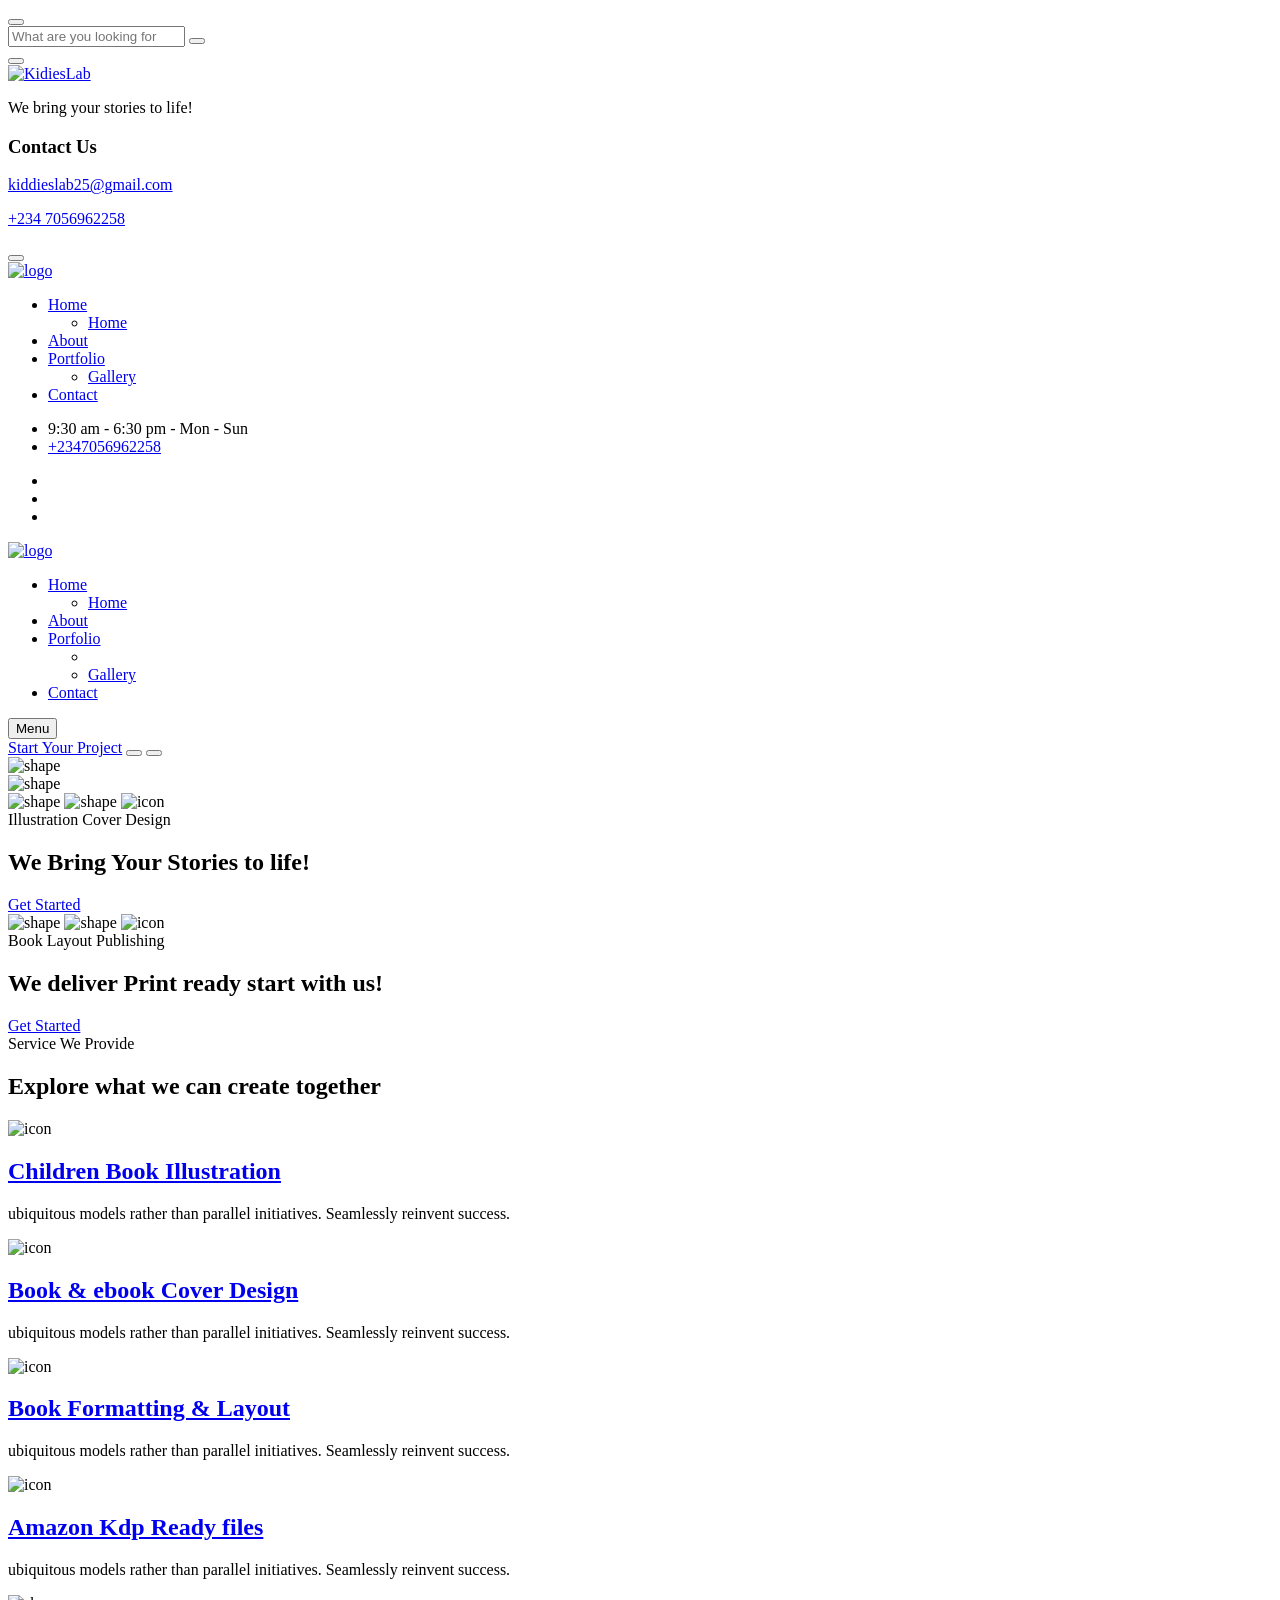
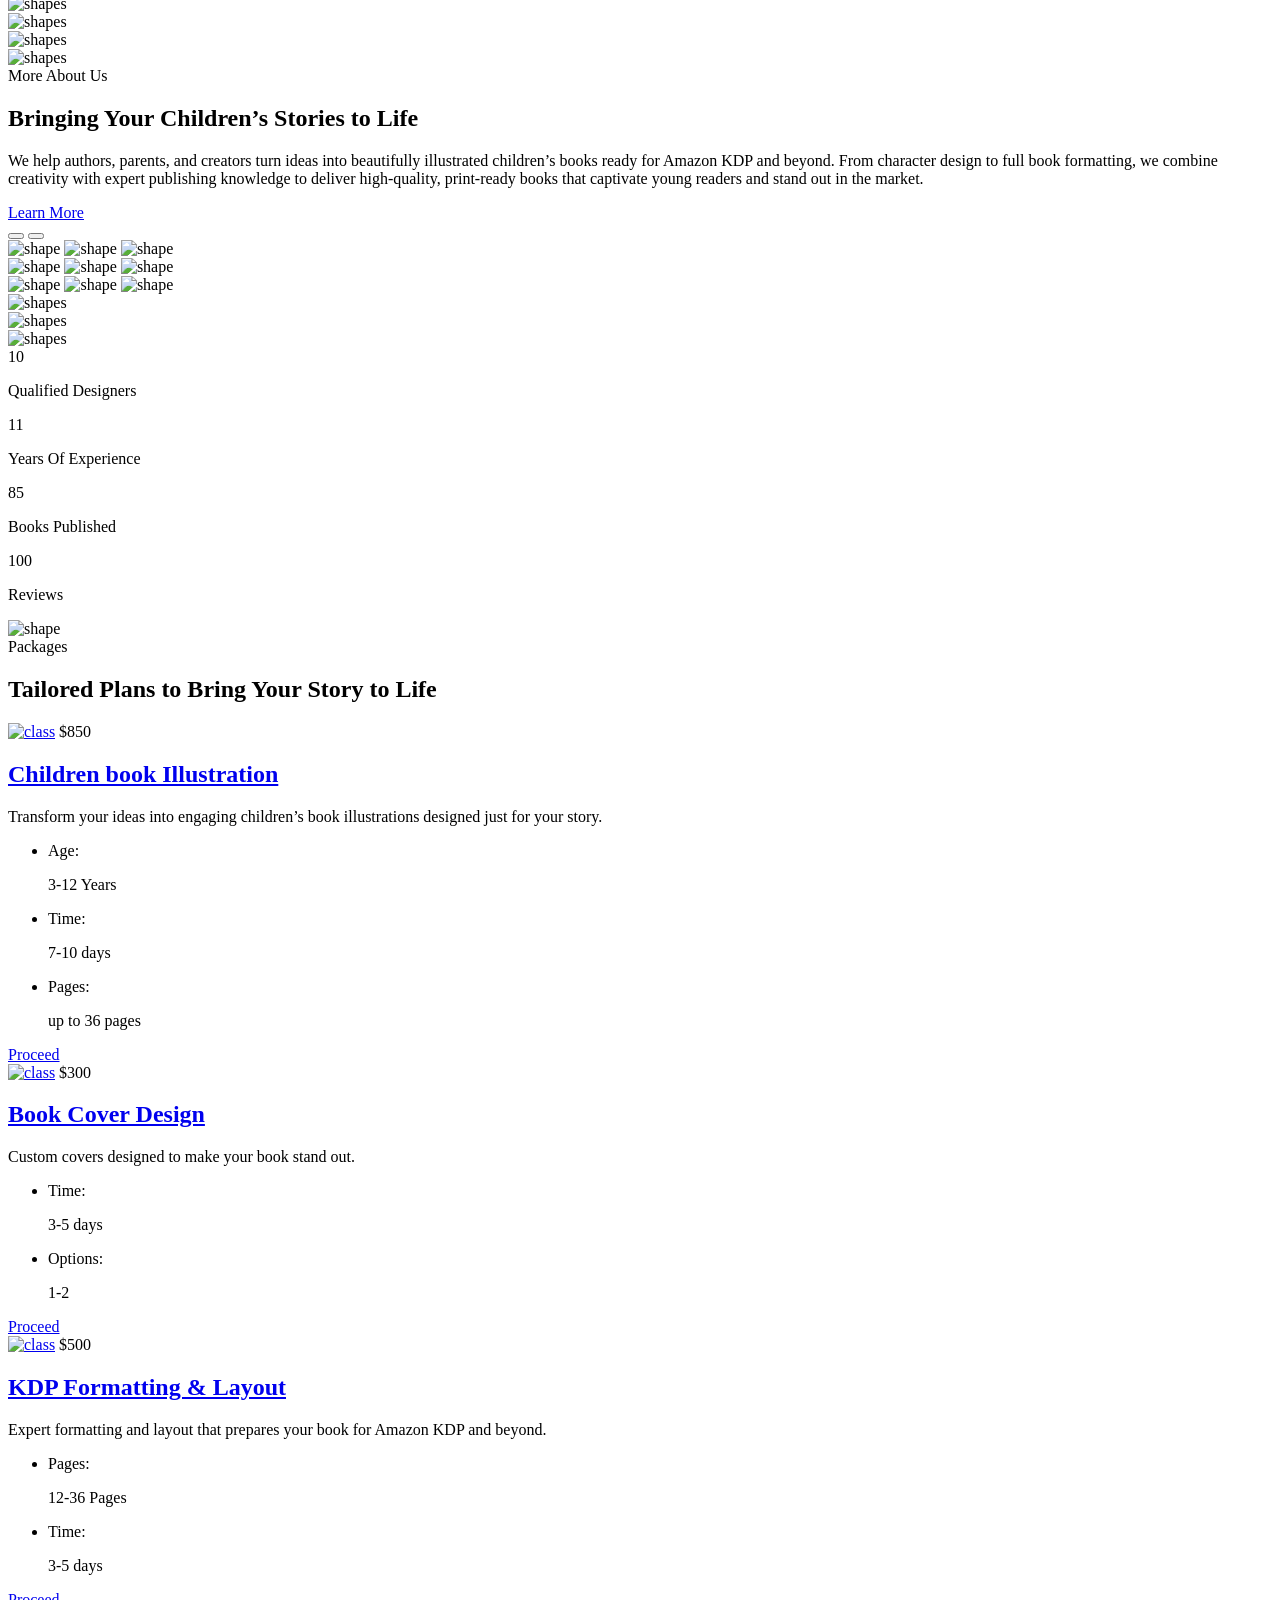
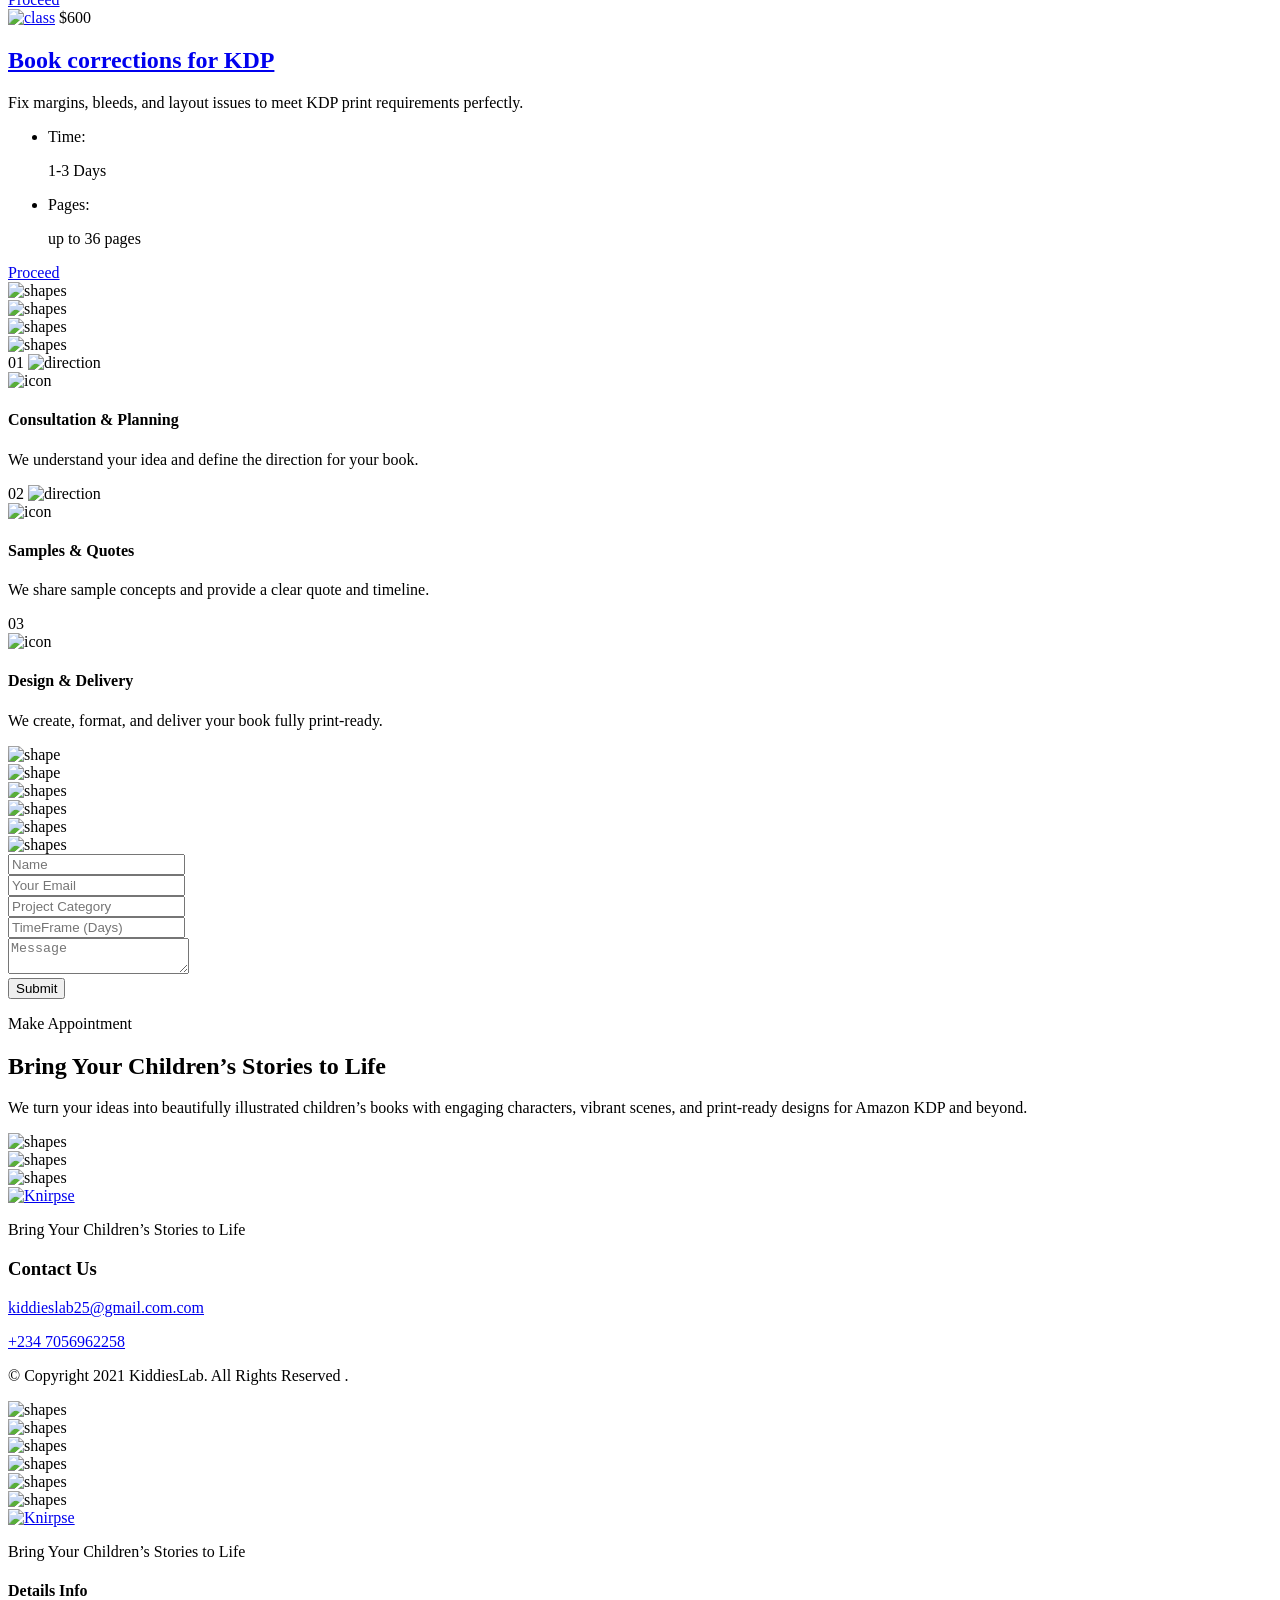
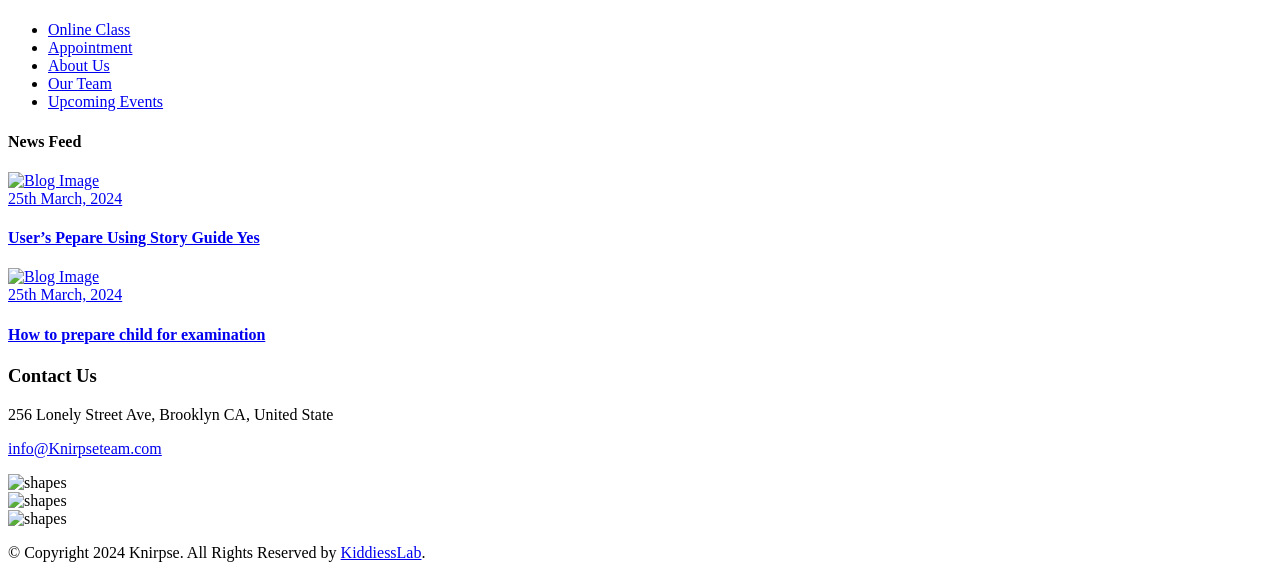
==== index.html @ 1a1e2cd2 "Add files via upload html css javascript codes upload" ====
<!doctype html>
<html class="no-js" lang="zxx">


<!-- Mirrored and edited by OGUNDIPE PETER -->

<head>
    <meta charset="utf-8">
    <meta http-equiv="x-ua-compatible" content="ie=edge">
    <title>KiddiesLab - Children &amp; Book Illustration</title>
    <meta name="author" content="kiddiesLab">
    <meta name="description" content="KiddiesLab - Children Book Illustration">
    <meta name="keywords" content="KiddiesLab - Children Book Illustration" >
    <meta name="robots" content="INDEX,FOLLOW">

    <!-- Mobile Specific Metas -->
    <meta name="viewport" content="width=device-width, initial-scale=1, shrink-to-fit=no">

    <!-- Favicons - Place favicon.ico in the root directory -->
    <link rel="shortcut icon" href="assets/img/favicon.png" type="image/x-icon">
    <link rel="icon" href="assets/img/favicon.png" type="image/x-icon">

    <!--==============================
	    All CSS File
	============================== -->
    <!-- Google Fonts-->
    <link href="https://fonts.googleapis.com/css2?family=Baloo+2:wght@400;500;600;700;800&amp;family=Catamaran:wght@100;200;300;400;500;600;700;800;900&amp;display=swap" rel="stylesheet">
    <!-- Bootstrap -->
    <link rel="stylesheet" href="assets/css/bootstrap.min.css">
    <!-- Fontawesome Icon -->
    <link rel="stylesheet" href="assets/css/fontawesome.min.css">
    <!-- Magnific Popup -->
    <link rel="stylesheet" href="assets/css/magnific-popup.min.css">
    <!-- Slick Slider -->
    <link rel="stylesheet" href="assets/css/slick.min.css">
    <!-- Theme Custom CSS -->
    <link rel="stylesheet" href="assets/css/style.css">

</head>

<body>


    <!--[if lte IE 9]>
    	<p class="browserupgrade">You are using an <strong>outdated</strong> browser. Please <a href="https://browsehappy.com/">upgrade your browser</a> to improve your experience and security.</p>
    <![endif]-->

    <!--************* Code Start From Here ************* -->


    <div class="popup-search-box d-none d-lg-block  ">
        <button class="searchClose border-theme text-theme"><i class="fal fa-times"></i></button>
        <form action="#">
            <input type="text" class="border-theme" placeholder="What are you looking for">
            <button type="submit"><i class="fal fa-search"></i></button>
        </form>
    </div>


    <!-- Side menu start -->
    <div class="sidemenu-wrapper">
        <div class="sidemenu-content">
            <button class="closeButton sideMenuCls"><i class="far fa-times"></i></button>
            <div class="widget footer-widget">
                <div class="vs-widget-about">
                    <div class="about-logo">
                        <a href="index.html">
                            <img src="assets/img/logo-01.png" alt="KidiesLab">
                        </a>
                    </div>
                    <p class="about-text"> We bring your stories to life!</p>
                    <div class="multi-social">
                        <a href="#"><i class="fab fa-facebook-f"></i></a>
                        <a href="#"><i class="fab fa-twitter"></i></a>
                        <a href="#"><i class="fab fa-instagram"></i></a>

                        
                
                    </div>
                </div>
            </div>

            <div class="widget footer-widget">
                <h3 class="widget_title">Contact Us</h3>
                <div class="vs-widget-contact">
                    
                    <p class="footer-info"><i class="fas fa-envelope"></i><a href="mailto:kiddieslab25@gmail.com">kiddieslab25@gmail.com</a></p>
                    <p class="footer-info"><i class="fas fa-phone-alt"></i><a href="https://wa.me/2347056962258" target="_blank">
                                 +234 7056962258
                                 </a></p>
                </div>
            </div>

            
        </div>
    </div>
    <!-- Side menu end -->


    
    <!--vs-mobile-menu start-->
    <div class="vs-menu-wrapper">
        <div class="vs-menu-area">
            <button class="vs-menu-toggle"><i class="fal fa-times"></i></button>
            <div class="mobile-logo">
                <a href="index.html"><img src="assets/img/logo-01.png" alt="logo"></a>
            </div>
            <div class="vs-mobile-menu">
                <ul>
                    <li class="menu-item-has-children">
                        <a href="index.html">Home</a>
                        <ul class="sub-menu">
                            <li><a href="index.html">Home</a></li>
                      
                        </ul>
                    </li>
        
                    <li><a href="about.html">About</a></li>
                    <li class="menu-item-has-children">
                        <a href="#">Portfolio</a>
                        <ul class="sub-menu">
                           <li><a href="gallery.html">Gallery</a></li>
                            
                        </ul>
                    </li>
                 
                    <li>
                        <a href="contact.html">Contact</a>
                    </li>
                </ul>
            </div>
            <!-- Menu Will Append With Javascript -->
        </div>
    </div>
    <!--vs-mobile-menu end-->


    

    <!--======== Header ========-->
    <header class="vs-header">
        <!--header-top-wrapper start-->
        <div class="header-top-area d-none d-lg-block">
            <div class="container">
                <div class="row align-items-center justify-content-between">
                    <div class="col-auto">
                        <div class="header-links">
                            <ul>
                                <li><i class="fal fa-clock"></i>9:30 am - 6:30 pm - Mon - Sun</li>
                                <li><i class="fal fa-phone"></i><a href="tel:+25625921589">+2347056962258</a></li>
                                <!-- <li><i class="fal fa-map-marker-alt"></i>Hilton Street, New York 215 US</li> --> 
                            </ul>
                        </div>
                    </div>
                    <div class="col-auto">
                        <div class="header-social">
                            <ul>
                                <li><a href="#"><i class="fab fa-facebook-f"></i></a></li>
                                <li><a href="#"><i class="fab fa-twitter"></i></a></li>
                                <li><a href="#"><i class="fab fa-instagram"></i></a></li>
                            
                            </ul>
                        </div>
                    </div>
                </div>
            </div>
        </div>
        <!--header-top-wrapper end-->

        <!--vs-main-menu-wrapper start-->
        <div class="sticky-wrapper">
            <div class="sticky-active">
                <div class="header-menu-area">
                    <div class="container position-relative">
                        <div class="row gx-20 align-items-center justify-content-between">
                            <div class="col-auto">
                                <div class="header-logo">
                                    <a href="index.html">
                                        <img src="assets/img/logo-01.png" alt="logo">
                                    </a>
                                </div>
                            </div>
                            <div class="col-auto">
                                <nav class="main-menu menu-style1 d-none d-lg-inline-block">
                                    <ul>
                                        <li class="menu-item-has-children">
                                            <a href="index.html">Home</a>
                                            <ul class="sub-menu">
                                                <li><a href="index.html">Home</a></li>
                                            </ul>
                                        </li>

                                      

                                        <li><a href="about.html">About</a></li>
                                        <li class="menu-item-has-children">
                                            <a href="#">Porfolio</a>
                                            <ul class="sub-menu">
                                                <li class="menu-item-has-children">
                                        
                                                </li>
                                               
                                                <li><a href="gallery.html">Gallery</a></li>
                                               
                                            </ul>
                                        </li>

                                      

                                        <li>
                                            <a href="contact.html">Contact</a>
                                        </li>
                                    </ul>
                                </nav>
                                <button type="button" class="vs-menu-toggle d-block d-lg-none"><i class="far fa-bars"></i> Menu</button>
                            </div>
                            <div class="col-auto d-none d-xl-block">
                                <div class="header-button">
                                    <a href="contact.html" class="vs-btn wave-btn">Start Your Project</a>
                                    <button type="button" class="searchBoxToggler icon-btn"><i class="far fa-search"></i></button>
                                    <button type="button" class="sideMenuToggler icon-btn"><i class="fal fa-bars"></i></button>
                                </div>
                            </div>
                        </div>
                    </div>
                </div>
            </div>
        </div>
        <!--vs-main-menu-wrapper end-->
    </header>
    <!--======== / Header ========-->
    

    <!--======== Hero Section ========-->
    <section class="vs-hero-wrapper position-relative">
        <div class="section-before">
            <img src="assets/img/shape/header-after.png" alt="shape">
        </div>
        <div class="section-after d-none d-md-block">
            <img src="assets/img/shape/hero-after.png" alt="shape">
        </div>
        <div class="hero-slider1 vs-carousel" data-slide-show="1" data-md-slide-show="1" data-fade="true">


            <!-- Single Slide -->
            <div class="vs-hero-inner">
                <div class="vs-hero-bg" data-bg-src="assets/img/bg/hero1-1.jpg"></div>
                <div class="hero-content" data-bg-src="assets/img/shape/hcontent-bg.png">
                    <img class="con-before" data-ani="slideinleft" data-ani-delay="0.2s" src="assets/img/shape/hero-con-before.png" alt="shape">
                    <img class="con-after" data-ani="slideinright" data-ani-delay="0.2s" src="assets/img/shape/hero-con-after.png" alt="shape">
                    <img class="car" data-ani="slidetopleft" data-ani-delay="0.4s" src="assets/img/icon/car.png" alt="icon">
                    <div class="hero-text" data-ani="slideinup" data-ani-delay="0s">
                        <span>Illustration</span>
                        <i class="fas fa-circle"></i>
                        <span>Cover Design</span>
                    </div>
                    <h1 class="hero-title text-title mb-30" data-ani="slideinup" data-ani-delay="0.2s">We Bring Your <span class="focus text-theme">Stories</span> to life!</h1>
                    <a href="contact.html" class="vs-btn wave-btn" data-ani="slideinup" data-ani-delay="0.4s">Get Started</a>
                </div>
            </div>

            <!--  Slide 1-->
            <div class="vs-hero-inner">
                <div class="vs-hero-bg" data-bg-src="assets/img/bg/hero1-2.jpg"></div>
                <div class="hero-content" data-bg-src="assets/img/shape/hcontent-bg.png">
                    <img class="con-before" data-ani="slideinleft" data-ani-delay="0.2s" src="assets/img/shape/hero-con-before.png" alt="shape">
                    <img class="con-after" data-ani="slideinright" data-ani-delay="0.2s" src="assets/img/shape/hero-con-after.png" alt="shape">
                    <img class="car" data-ani="slidetopleft" data-ani-delay="0.4s" src="assets/img/icon/car.png" alt="icon">
                    <div class="hero-text" data-ani="slideinup" data-ani-delay="0s">
                        <span>Book Layout</span>
                        <i class="fas fa-circle"></i>
                        <span>Publishing</span>
                    </div>
                    <h1 class="hero-title text-title mb-30" data-ani="slideinup" data-ani-delay="0.2s">We deliver <span class="focus text-theme">Print ready</span> start with us!</h1>
                    <a href="contact.html" class="vs-btn wave-btn" data-ani="slideinup" data-ani-delay="0.4s">Get Started</a>
                </div>
            </div>
            
            </div>
        </div>
    </section>
    <!--======== / Hero Section ========-->

    <!--======== Service Section ========-->
    <section class="service-section space">
        <div class="container">
            <div class="row text-center justify-content-center wow fadeInUp" data-wow-delay="0.1s">
                <div class="col-xl-6 col-lg-7 col-md-8 col-sm-9">
                    <div class="title-area">
                        <span class="sub-title">Service We Provide</span>
                        <h2 class="sec-title">Explore what we can create together</h2>
                    </div>
                </div>
            </div>

            <div class="row gy-30">

                <!-- Single item -->
                <div class="col-lg-3 col-md-6 service-card wow fadeInUp" data-wow-delay="0.1s">
                    <div class="service-card-inner">
                        <div class="sr-icon">
                            <img src="assets/img/icon/service-1.png" alt="icon">
                        </div>
                        <h2 class="sr-title h4"><a href="service-details.html">Children Book Illustration</a></h2>
                        <p class="sr-text">ubiquitous models rather than parallel initiatives. Seamlessly reinvent success.</p>
                    </div>
                </div>

                <!-- Single item -->
                <div class="col-lg-3 col-md-6 service-card wow fadeInUp" data-wow-delay="0.1s">
                    <div class="service-card-inner">
                        <div class="sr-icon">
                            <img src="assets/img/icon/service-2.png" alt="icon">
                        </div>
                        <h2 class="sr-title h4"><a href="service-details.html">Book & ebook Cover Design</a></h2>
                        <p class="sr-text">ubiquitous models rather than parallel initiatives. Seamlessly reinvent success.</p>
                    </div>
                </div>

                <!-- Single item -->
                <div class="col-lg-3 col-md-6 service-card wow fadeInUp" data-wow-delay="0.1s">
                    <div class="service-card-inner">
                        <div class="sr-icon">
                            <img src="assets/img/icon/service-3.png" alt="icon">
                        </div>
                        <h2 class="sr-title h4"><a href="service-details.html">Book Formatting & Layout</a></h2>
                        <p class="sr-text">ubiquitous models rather than parallel initiatives. Seamlessly reinvent success.</p>
                    </div>
                </div>

                <!-- Single item -->
                <div class="col-lg-3 col-md-6 service-card wow fadeInUp" data-wow-delay="0.1s">
                    <div class="service-card-inner">
                        <div class="sr-icon">
                            <img src="assets/img/icon/service-4.png" alt="icon">
                        </div>
                        <h2 class="sr-title h4"><a href="service-details.html">Amazon Kdp Ready files</a></h2>
                        <p class="sr-text">ubiquitous models rather than parallel initiatives. Seamlessly reinvent success.</p>
                    </div>
                </div>
            </div>

        </div>
        <div class="shape-mockup z-index-3 d-none d-xl-block" data-top="-4%" data-left="4%"><img src="assets/img/shape/service-line.png" alt="shapes"></div>
        <div class="shape-mockup shapePulse z-index-negative d-none d-xl-block" data-top="27%" data-left="9%"><img src="assets/img/icon/lolypop.png" alt="shapes"></div>
        <div class="shape-mockup shapePulse rotate z-index-negative" data-top="19%" data-right="21%"><img src="assets/img/icon/star-sm.png" alt="shapes"></div>
        <div class="shape-mockup shapePulse rotate z-index-negative" data-bottom="20%" data-right="10%"><img src="assets/img/icon/star.png" alt="shapes"></div>
    </section>
    <!--======== / Service Section ========-->

    <!--======== About Section ========-->
    <section class="about-section bg-smoke space">
        <div class="container">
            <div class="row flex-column-reverse flex-lg-row align-items-center gy-30">
                <div class="col-lg-5 wow fadeInUp" data-wow-delay="0.1s">
                    <div class="text-center text-lg-start">
                        <span class="sub-title">More About Us</span>
                        <h2 class="sec-title big-title">Bringing Your Children’s Stories to Life</h2>
                        <p class="fs-md mb-30">We help authors, parents, and creators turn ideas into beautifully illustrated children’s books ready for Amazon KDP and beyond. From character design to full book formatting, we combine creativity with expert publishing knowledge to deliver high-quality, print-ready books that captivate young readers and stand out in the market.</p>
                        <a href="about.html" class="vs-btn wave-btn style-1">Learn More</a>
                    </div>
                </div>
                <div class="col-lg-7">
                    <div class="shape-slider-area">
                        <button data-slick-prev="#sliderOne" class="simple-arrow arrow-left"><i class="far fa-chevron-left"></i></button>
                        <button data-slick-next="#sliderOne" class="simple-arrow arrow-right"><i class="far fa-chevron-right"></i></button>
                        <div class="shape-slider vs-carousel" id="sliderOne" data-slide-show="1" data-md-slide-show="1">
                            <div class="slide-item">
                                <img class="line-1" data-ani="slideinup" data-ani-delay=".2s" src="assets/img/shape/line-1.png" alt="shape">
                                <img class="line-2" data-ani="slideinup" data-ani-delay=".5s" src="assets/img/shape/line-2.png" alt="shape">
                                <img src="assets/img/shape/shape-slide-1.png" alt="shape">
                            </div>
                            <div class="slide-item">
                                <img class="line-1" data-ani="slideinup" data-ani-delay=".2s" src="assets/img/shape/line-1.png" alt="shape">
                                <img class="line-2" data-ani="slideinup" data-ani-delay=".5s" src="assets/img/shape/line-2.png" alt="shape">
                                <img src="assets/img/shape/shape-slide-2.png" alt="shape">
                            </div>
                            <div class="slide-item">
                                <img class="line-1" data-ani="slideinup" data-ani-delay=".2s" src="assets/img/shape/line-1.png" alt="shape">
                                <img class="line-2" data-ani="slideinup" data-ani-delay=".5s" src="assets/img/shape/line-2.png" alt="shape">
                                <img src="assets/img/shape/shape-slide-3.png" alt="shape">
                            </div>
                        </div>
                    </div>
                </div>
            </div>
        </div>
        <div class="shape-mockup shapePulse d-none d-lg-block rotate" data-bottom="22%" data-right="5%"><img src="assets/img/icon/star.png" alt="shapes"></div>
        <div class="shape-mockup shapePulse d-none d-hd-block" data-top="17%" data-left="6%"><img src="assets/img/icon/cap-plane.png" alt="shapes"></div>
        <div class="shape-mockup rotate d-none d-sm-block z-index-2" data-bottom="-7%" data-left="6%"><img src="assets/img/icon/busket-ball.png" alt="shapes"></div>
    </section>
    <!--======== / About Section ========-->

    <!--======== counter Section ========-->
    <div class="counter-section bg-smoke-blue space">
        <div class="container">
            <div class="row gy-20 justify-content-between">
                <!-- Single Item -->
                <div class="col-lg-auto col-sm-6 wow fadeInUp" data-wow-delay="0.1s">
                    <div class="counter-item text-center">
                        <div class="connter_icon"><i class="fa-light fa-chalkboard-user"></i></div>
                        <span class="counter-number">10</span>
                        <p class="counter-text h4">Qualified Designers</p>
                    </div>
                </div>
                <!-- Single Item -->
                <div class="col-lg-auto col-sm-6 wow fadeInUp" data-wow-delay="0.1s">
                    <div class="counter-item text-center">
                        <div class="connter_icon"><i class="fa-light fa-award"></i></div>
                        <span class="counter-number">11</span>
                        <p class="counter-text h4">Years Of Experience</p>
                    </div>
                </div>
                <!-- Single Item -->
                <div class="col-lg-auto col-sm-6 wow fadeInUp" data-wow-delay="0.1s">
                    <div class="counter-item text-center">
                        <div class="connter_icon"><i class="fa-light fa-user-group-crown"></i></div>
                        <span class="counter-number">85</span>
                        <p class="counter-text h4">Books Published</p>
                    </div>
                </div>
                <!-- Single Item -->
                <div class="col-lg-auto col-sm-6 wow fadeInUp" data-wow-delay="0.1s">
                    <div class="counter-item text-center">
                        <div class="connter_icon"><i class="fal fa-trophy-alt"></i></div>
                        <span class="counter-number">100</span>
                        <p class="counter-text h4">Reviews</p>
                    </div>
                </div>
            </div>
        </div>
        <div class="section-after style-2"><img src="assets/img/shape/main-shape-after.png" alt="shape"></div>
    </div>
    <!--======== / counter Section ========-->

    <!--======== PACKAGES Section ========-->
    <section class="classes-section space">
        <div class="container">
            <div class="row text-center justify-content-center wow fadeInUp" data-wow-delay="0.1s">
                <div class="col-xl-6 col-lg-7 col-md-8 col-sm-9">
                    <div class="title-area">
                        <span class="sub-title">Packages</span>
                        <h2 class="sec-title">Tailored Plans to Bring Your Story to Life</h2>
                    </div>
                </div>
            </div>
            <div class="row vs-carousel" data-slide-show="3" data-arrows="true">


                <!-- Single Class -->
                <div class="col-lg-4 col-md-6 wow fadeInUp" data-wow-delay="0.1s">
                    <div class="class-card">
                        <div class="class-img">
                            <a href="class-details.html"><img src="assets/img/class/class-1.jpg" alt="class"></a>
                            <span class="class-fee">$850</span>
                        </div>
                        <div class="class-content">
                            <h2 class="class-title h4"><a href="class-details.html">Children book Illustration</a></h2>
                            <p class="class-text">Transform your ideas into engaging children’s book illustrations designed just for your story.</p>
                            <ul class="class-info">
                                <li>
                                    <p>Age:</p>
                                    <span>3-12 Years</span>
                                </li>
                                <li>
                                    <p>Time:</p>
                                    <span>7-10 days</span>
                                </li>
                                <li>
                                    <p>Pages:</p>
                                    <span>up to 36 pages</span>
                                </li>
                            </ul>
                            <a href="class-details.html" class="vs-btn style-1">Proceed</a>
                        </div>
                    </div>
                </div>


                <!-- Single Class -->
                <div class="col-lg-4 col-md-6 wow fadeInUp" data-wow-delay="0.1s">
                    <div class="class-card">
                        <div class="class-img">
                            <a href="class-details.html"><img src="assets/img/class/class-2.jpg" alt="class"></a>
                            <span class="class-fee">$300</span>
                        </div>
                        <div class="class-content">
                            <h2 class="class-title h4"><a href="class-details.html">Book Cover Design </a></h2>
                            <p class="class-text">Custom covers designed to make your book stand out.</p>
                            <ul class="class-info">
                               
                                <li>
                                    <p>Time:</p>
                                    <span>3-5 days</span>
                                </li>
                                <li>
                                    <p>Options:</p>
                                    <span>1-2</span>
                                </li>
                            </ul>
                            <a href="class-details.html" class="vs-btn style-1">Proceed</a>
                        </div>
                    </div>
                </div>


                <!-- Single Class -->
                <div class="col-lg-4 col-md-6 wow fadeInUp" data-wow-delay="0.1s">
                    <div class="class-card">
                        <div class="class-img">
                            <a href="class-details.html"><img src="assets/img/class/class-3.jpg" alt="class"></a>
                            <span class="class-fee">$500</span>
                        </div>
                        <div class="class-content">
                            <h2 class="class-title h4"><a href="class-details.html">KDP Formatting & Layout</a></h2>
                            <p class="class-text">Expert formatting and layout that prepares your book for Amazon KDP and beyond.</p>
                            <ul class="class-info">
                                <li>
                                    <p>Pages:</p>
                                    <span>12-36 Pages</span>
                                </li>
                                <li>
                                    <p>Time:</p>
                                    <span>3-5 days</span>
                                </li>
                              
                            </ul>
                            <a href="class-details.html" class="vs-btn style-1">Proceed</a>
                        </div>
                    </div>
                </div>


                <!-- Single Class -->
                <div class="col-lg-4 col-md-6 wow fadeInUp" data-wow-delay="0.1s">
                    <div class="class-card">
                        <div class="class-img">
                            <a href="class-details.html"><img src="assets/img/class/class-4.jpg" alt="class"></a>
                            <span class="class-fee">$600</span>
                        </div>
                        <div class="class-content">
                            <h2 class="class-title h4"><a href="class-details.html">Book corrections for KDP</a></h2>
                            <p class="class-text">Fix margins, bleeds, and layout issues to meet KDP print requirements perfectly.</p>
                            <ul class="class-info">
                             
                                <li>
                                    <p>Time:</p>
                                    <span>1-3 Days</span>
                                </li>
                                <li>
                                    <p>Pages:</p>
                                    <span>up to 36 pages</span>
                                </li>
                            </ul>
                            <a href="class-details.html" class="vs-btn style-1">Proceed</a>
                        </div>
                    </div>
                </div>
            </div>
        </div>
        
        <div class="shape-mockup shapePulse d-none d-xl-block" data-top="15%" data-left="7%"><img src="assets/img/icon/dog.png" alt="shapes"></div>
        <div class="shape-mockup rotate d-none d-hd-block" data-bottom="17%" data-left="7%"><img src="assets/img/icon/curve-line.png" alt="shapes"></div>
        <div class="shape-mockup rotate z-index-negative" data-top="32%" data-right="9%"><img src="assets/img/icon/star-3.png" alt="shapes"></div>
        <div class="shape-mockup shapePulse d-none d-hd-block" data-bottom="16%" data-right="9%"><img src="assets/img/icon/triangle.png" alt="shapes"></div>
    </section>
    <!--======== / Classes Section ========-->

    <!--======== Process Section ========-->
    <section class="process-section bg-smoke-blue space-extra">
        <div class="container">
            <div class="row gx-150 gy-30 justify-content-center">
                <!-- Single Item -->
                <div class="col-lg-4 col-md-6 wow fadeInUp" data-wow-delay="0.1s">
                    <div class="process-card">
                        <span class="process-number">01</span>
                        <img class="process-direction" src="assets/img/icon/arrow-curve.png" alt="direction">
                        <div class="process-head">
                            <div class="process-icon">
                                <img src="assets/img/icon/process-1.png" alt="icon">
                            </div>
                            <h4 class="process-title">Consultation & Planning</h4>
                        </div>
                        <p class="process-text">We understand your idea and define the direction for your book.</p>
                    </div>
                </div>
                <!-- Single Item -->
                <div class="col-lg-4 col-md-6 wow fadeInUp" data-wow-delay="0.1s">
                    <div class="process-card">
                        <span class="process-number">02</span>
                        <img class="process-direction" src="assets/img/icon/arrow-curve.png" alt="direction">
                        <div class="process-head">
                            <div class="process-icon">
                                <img src="assets/img/icon/process-2.png" alt="icon">
                            </div>
                            <h4 class="process-title">Samples & Quotes</h4>
                        </div>
                        <p class="process-text">We share sample concepts and provide a clear quote and timeline.</p>
                    </div>
                </div>
                <!-- Single Item -->
                <div class="col-lg-4 col-md-6 wow fadeInUp" data-wow-delay="0.1s">
                    <div class="process-card">
                        <span class="process-number">03</span>
                        <div class="process-head">
                            <div class="process-icon">
                                <img src="assets/img/icon/process-3.png" alt="icon">
                            </div>
                            <h4 class="process-title">Design & Delivery</h4>
                        </div>
                        <p class="process-text">We create, format, and deliver your book fully print-ready.</p>
                    </div>
                </div>
            </div>
        </div>
        <div class="shape-before"><img src="assets/img/shape/before-shape-2.png" alt="shape"></div>
        <div class="shape-after"><img src="assets/img/shape/after-shape-2.png" alt="shape"></div>
        <div class="shape-mockup z-index-3 d-none d-lg-block" data-top="-18%" data-right="0%"><img src="assets/img/shape/cloud-1.png" alt="shapes"></div>
        <div class="shape-mockup z-index-3 d-none d-lg-block" data-bottom="-11%" data-left="0%"><img src="assets/img/shape/cloud-2.png" alt="shapes"></div>

        <div class="shape-mockup shapePulse d-none d-hd-block" data-top="34%" data-left="6%"><img src="assets/img/icon/butterfly-3.png" alt="shapes"></div>
        <div class="shape-mockup shapePulse d-none d-hd-block" data-top="50%" data-right="6%"><img src="assets/img/icon/rocket.png" alt="shapes"></div>
    </section>
    <!--======== / Process Section ========-->

    <!--======== Appointment Section ========-->
    <section class="appointment-section space-bottom space-top-shape-plus">
        <div class="container">
            <div class="row gx-60 gy-30 flex-column-reverse flex-lg-row align-items-center">
                <div class="col-lg-7 wow fadeInLeft" data-wow-delay="0.1s">
                    <form action="https://formspree.io/f/mrergoro" method="POST" enctype="multipart/form-data" class="appointment-form ajax-contact">
                        <div class="row gx-20">
                            <div class="form-group col-sm-6">
                                <input type="text" class="form-control" name="Name" id="Name" placeholder="Name">
                            </div>
                           
                            <div class="form-group col-12">
                                <input type="email" class="form-control" name="Email" id="email" placeholder="Your Email">
                            </div>
                            <div class="form-group col-sm-6">
                                <input type="text" class="form-control" name="Project-Category" id="Project-Category" placeholder="Project Category">
                            </div>
                            <div class="form-group col-sm-6">
                                <input type="number" class="form-control" name="Time-Frame" id="TimeFrame" placeholder="TimeFrame (Days)">
                            </div>
                            <div class="form-group col-12">
                                <textarea class="form-control" name="Message" id="message" placeholder="Message"></textarea>
                            </div>
                            <div class="col-12">
                                <button type="submit" class="vs-btn wave-btn">Submit</button>
                            </div>
                        </div>
                        <p class="form-messages mb-0 mt-3"></p>
                    </form>
                </div>


                <div class="col-lg-5 wow fadeInRight" data-wow-delay="0.1s">
                    <div class="text-center text-lg-start">
                        <span class="sub-title">Make Appointment</span>
                        <h2 class="sec-title big-title">Bring Your Children’s Stories to Life</h2>
                        <p class="fs-md mb-30">We turn your ideas into beautifully illustrated children’s books with engaging characters, vibrant scenes, and print-ready designs for Amazon KDP and beyond.</p>
                 
                    </div>
                </div>
            </div>
        </div>
        <div class="shape-mockup z-index-3 d-none d-hd-block" data-bottom="-8%" data-right="0%"><img src="assets/img/shape/rainbow-star.png" alt="shapes"></div>

        <div class="shape-mockup moving d-none d-hd-block" data-top="22%" data-left="7%"><img src="assets/img/icon/note.png" alt="shapes"></div>
        <div class="shape-mockup shapePulse d-none d-hd-block" data-bottom="20%" data-left="7%"><img src="assets/img/icon/bird.png" alt="shapes"></div>
    </section>
    <!--======== / Appointment Section ========-->




    

   





    <!--======== CTA Section 
    <section class="cta-section bg-smoke-blue space">
        <div class="container text-center">
            <div class="title-area mb-35 wow fadeInUp" data-wow-delay="0.1s">
                <span class="sub-title">Join Our New Session</span>
                <h2 class="sec-title">Call To Enroll Your Child <br> <a class="text-inherit" href="tel:+25621582222">256 2158 2222</a></h2>
            </div>
            <a href="about.html" class="vs-btn wave-btn">Learn More</a>
        </div>
        <div class="section-after style-2"><img src="assets/img/shape/main-shape-after.png" alt="shape"></div>
        <div class="shape-mockup d-none d-hd-block" data-top="0%" data-left="0%"><img src="assets/img/icon/rainbow-cloud.png" alt="shapes"></div>
        <div class="shape-mockup shapePulse d-none d-hd-block" data-top="40%" data-right="14%"><img src="assets/img/icon/butterfly-4.png" alt="shapes"></div>
    </section>
    ========-->



    <!--==============================
	Footer Area BOTTTOM PAGEEEEEEEEEEEEEEEEEEEEEEEEEEE
	==============================-->
    <footer class="footer-wrapper footer-layout3" data-bg-src="assets/img/bg/footer-4.jpg">
        <div class="widget-area">
            <div class="container">
                <div class="row justify-content-between">
                    <!-- About Widget-->
                    <div class="col-xl-auto col-md-6 wow fadeInUp" data-wow-delay="0.1s">
                        <div class="widget footer-widget">
                            <div class="vs-widget-about">
                                <div class="about-logo">
                                    <a href="index.html">
                                        <img src="assets/img/logof.png" alt="Knirpse">
                                    </a>
                                </div>
                                <p class="about-text">Bring Your Children’s Stories to Life</p>
                                <div class="multi-social">
                                    <a href="#"><i class="fab fa-facebook-f"></i></a>
                                    <a href="#"><i class="fab fa-twitter"></i></a>
                            
                                </div>
                            </div>
                        </div>
                    </div>

                    <!-- Footer Widget-->
                    


                   
                    <div class="col-xl-auto col-md-6 wow fadeInUp" data-wow-delay="0.1s">
                        <div class="widget footer-widget">
                            <h3 class="widget_title">Contact Us</h3>
                            <div class="vs-widget-contact">
                              
                                <p class="footer-info"><i class="fas fa-envelope"></i><a href="mailto:kiddieslab25@gmail.com">kiddieslab25@gmail.com.com</a></p>
                                <p class="footer-info"><i class="fas fa-phone-alt"></i><a href="https://wa.me/2347056962258" target="_blank">
                                 +234 7056962258
                                 </a></p>
                            </div>
                        </div>
                    </div>
                </div>
            </div>
        </div>

        <div class="footer-copyright">
            <div class="container">

                <p class="copyright">&copy; Copyright 2021 KiddiesLab. All Rights Reserved <a href="https://themeforest.net/user/vecuro_themes"></a>.</p>
            </div>
        </div>
        <div class="shape-mockup movingX d-none d-hd-block" data-top="7%" data-left="5%"><img src="assets/img/icon/f-i-3-1.png" alt="shapes"></div>
        <div class="shape-mockup movingX-reverse d-none d-hd-block" data-top="62%" data-left="10%"><img src="assets/img/icon/f-i-3-2.png" alt="shapes"></div>
        <div class="shape-mockup rotate d-none d-hd-block" data-top="69%" data-left="32%"><img src="assets/img/icon/f-i-3-3.png" alt="shapes"></div>
        <div class="shape-mockup movingX d-none d-hd-block" data-top="3%" data-left="46%"><img src="assets/img/icon/f-i-3-4.png" alt="shapes"></div>
        <div class="shape-mockup movingX-reverse d-none d-hd-block" data-top="18%" data-right="3%"><img src="assets/img/icon/f-i-3-5.png" alt="shapes"></div>
        <div class="shape-mockup movingX d-none d-hd-block" data-top="62%" data-right="6%"><img src="assets/img/icon/f-i-3-6.png" alt="shapes"></div>
    </footer>


    <footer class="footer-wrapper footer-layout1 d-none" data-bg-src="assets/img/bg/footer-3.png">
        <div class="widget-area">
            <div class="container">
                <div class="row justify-content-between">
                    <!-- About Widget-->
                    <div class="col-xl-auto col-md-6 wow fadeInUp" data-wow-delay="0.1s">
                        <div class="widget footer-widget">
                            <div class="vs-widget-about">
                                <div class="about-logo">
                                    <a href="index.html">
                                        <img src="assets/img/logo.svg" alt="Knirpse">
                                    </a>
                                </div>
                                <p class="about-text">Bring Your Children’s Stories to Life</p>
                                <div class="multi-social">
                                    <a href="#"><i class="fab fa-facebook-f"></i></a>
                                    <a href="#"><i class="fab fa-twitter"></i></a>
                                    <a href="#"><i class="fab fa-pinterest-p"></i></a>
                                    <a href="#"><i class="fab fa-linkedin-in"></i></a>
                                </div>
                            </div>
                        </div>
                    </div>
                    <!-- Footer Widget-->
                    <div class="col-xl-auto col-md-6 wow fadeInUp" data-wow-delay="0.1s">
                        <div class="widget footer-widget widget_nav_menu">
                            <h4 class="widget_title">Details Info</h4>
                            <ul class="menu">
                                <li><a href="classes.html">Online Class</a></li>
                                <li><a href="contact.html">Appointment</a></li>
                                <li><a href="about-us.html">About Us</a></li>
                                <li><a href="team.html">Our Team</a></li>
                                <li><a href="event.html">Upcoming Events</a></li>
                            </ul>
                        </div>
                    </div>
                    <!-- Footer Widget -->
                    <div class="col-xl-auto col-md-6 wow fadeInUp" data-wow-delay="0.1s">
                        <div class="widget footer-widget">
                            <h4 class="widget_title">News Feed</h4>
                            <div class="recent-post-wrap">
                                <div class="recent-post">
                                    <div class="media-img">
                                        <a href="blog-details.html"><img src="assets/img/blog/blog-thumb-1.jpg" alt="Blog Image"></a>
                                    </div>
                                    <div class="media-body">
                                        <div class="recent-post-meta"><a href="blog.html"><i class="fal fa-calendar-alt"></i> 25th March, 2024</a></div>
                                        <h4 class="post-title"><a href="blog-details.html">User’s Pepare Using Story Guide Yes</a></h4>
                                    </div>
                                </div>
                                <div class="recent-post">
                                    <div class="media-img">
                                        <a href="blog-details.html"><img src="assets/img/blog/blog-thumb-2.jpg" alt="Blog Image"></a>
                                    </div>
                                    <div class="media-body">
                                        <div class="recent-post-meta"><a href="blog.html"><i class="fal fa-calendar-alt"></i> 25th March, 2024</a></div>
                                        <h4 class="post-title"><a href="blog-details.html">How to prepare child for examination</a></h4>
                                    </div>
                                </div>
                            </div>
                        </div>
                    </div>
                    <!-- Footer Widget -->
                    <div class="col-xl-auto col-md-6 wow fadeInUp" data-wow-delay="0.1s">
                        <div class="widget footer-widget">
                            <h3 class="widget_title">Contact Us</h3>
                            <div class="vs-widget-contact">
                                <p class="footer-info"><i class="fas fa-map-marker-alt"></i>256 Lonely Street Ave, Brooklyn CA, United State</p>
                                <p class="footer-info"><i class="fas fa-envelope"></i><a href="mailto:info@Knirpseteam.com">info@Knirpseteam.com</a></p>
                                
                            </div>
                        </div>
                    </div>
                </div>
            </div>
        </div>
        <div class="shape-mockup movingX d-none d-hd-block" data-top="7%" data-left="5%"><img src="assets/img/icon/sun-3.png" alt="shapes"></div>
        <div class="shape-mockup movingX d-none d-hd-block" data-bottom="56%" data-left="33%"><img src="assets/img/icon/butterfly.png" alt="shapes"></div>
        <div class="shape-mockup moving d-none d-hd-block" data-top="49%" data-right="30%"><img src="assets/img/icon/butterfly-sm.png" alt="shapes"></div>
        <div class="footer-copyright">
            <div class="container">

                <p class="copyright">&copy; Copyright 2024 Knirpse. All Rights Reserved by <a href="https://themeforest.net/user/vecuro_themes">KiddiessLab</a>.</p>
            </div>
        </div>
    </footer>

    <!--********************************
			Code End  Here 
	******************************** -->


    <!-- Scroll To Top -->
    <a href="#" class="scrollToTop scroll-btn"><i class="far fa-arrow-up"></i></a>
    <!--==============================
        All Js File
    ============================== -->
    <!-- Jquery -->
    <script src="assets/js/jquery-3.5.0.min.js"></script>
    <!-- Slick Slider -->
    <script src="assets/js/slick.min.js"></script>
    <!-- Bootstrap -->
    <script src="assets/js/bootstrap.min.js"></script>
    <!-- Magnific Popup -->
    <script src="assets/js/jquery.magnific-popup.min.js"></script>
    <!-- Isotope Filter -->
    <script src="assets/js/imagesloaded.pkgd.min.js"></script>
    <script src="assets/js/isotope.pkgd.min.js"></script>
    <!-- Counter up  -->
    <script src="assets/js/jquery.counterup.min.js"></script>
    <!-- Parallax  -->
    <script src="assets/js/parallax.min.js"></script>
    <!-- Custom Carousel -->
    <script src="assets/js/vscustom-carousel.min.js"></script>
    <!-- Range Slider -->
    <script src="assets/js/jquery-ui.min.js"></script>
    <!-- WOW JS (Animation JS) -->
    <script src="assets/js/wow.min.js"></script>
    <!-- Form Js -->
    <script src="assets/js/ajax-mail.js"></script>
    <!-- Main Js File -->
    <script src="assets/js/main.js"></script>

</body>


<!-- Mirrored  -->
</html>
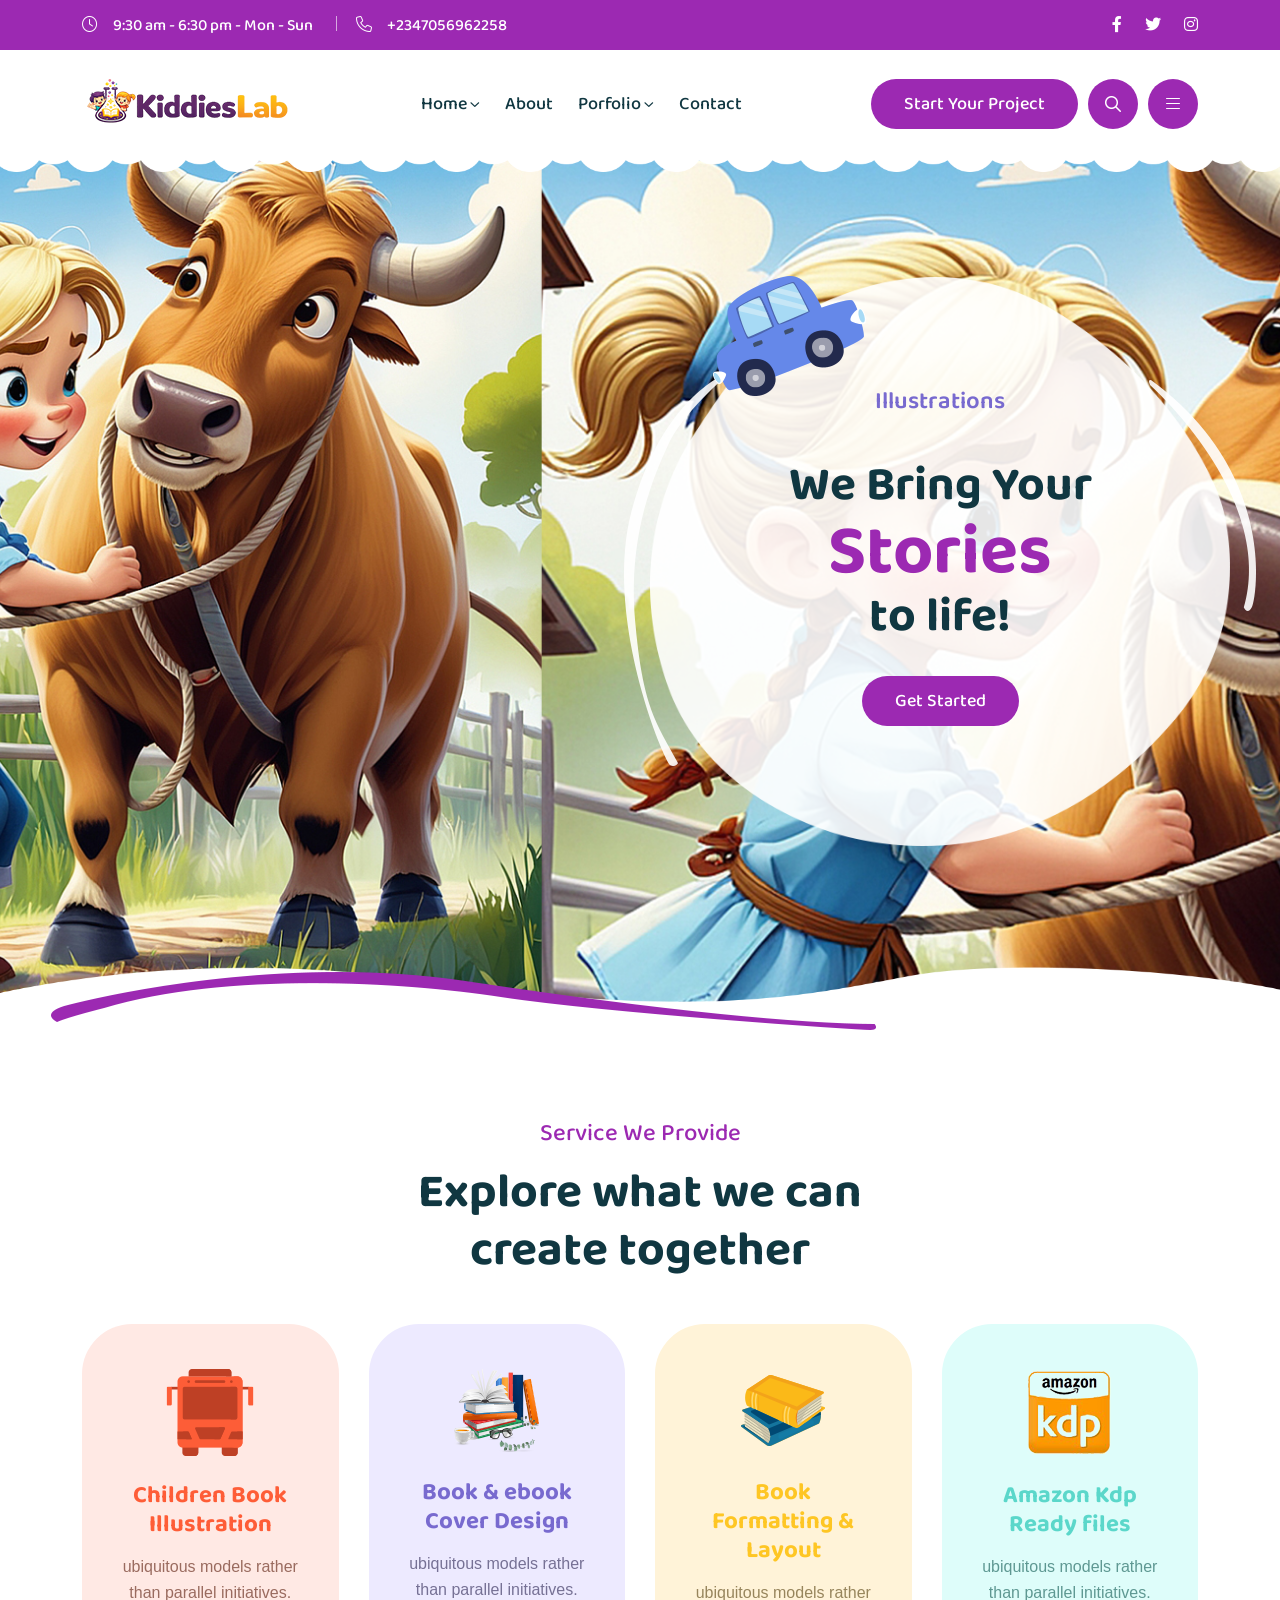
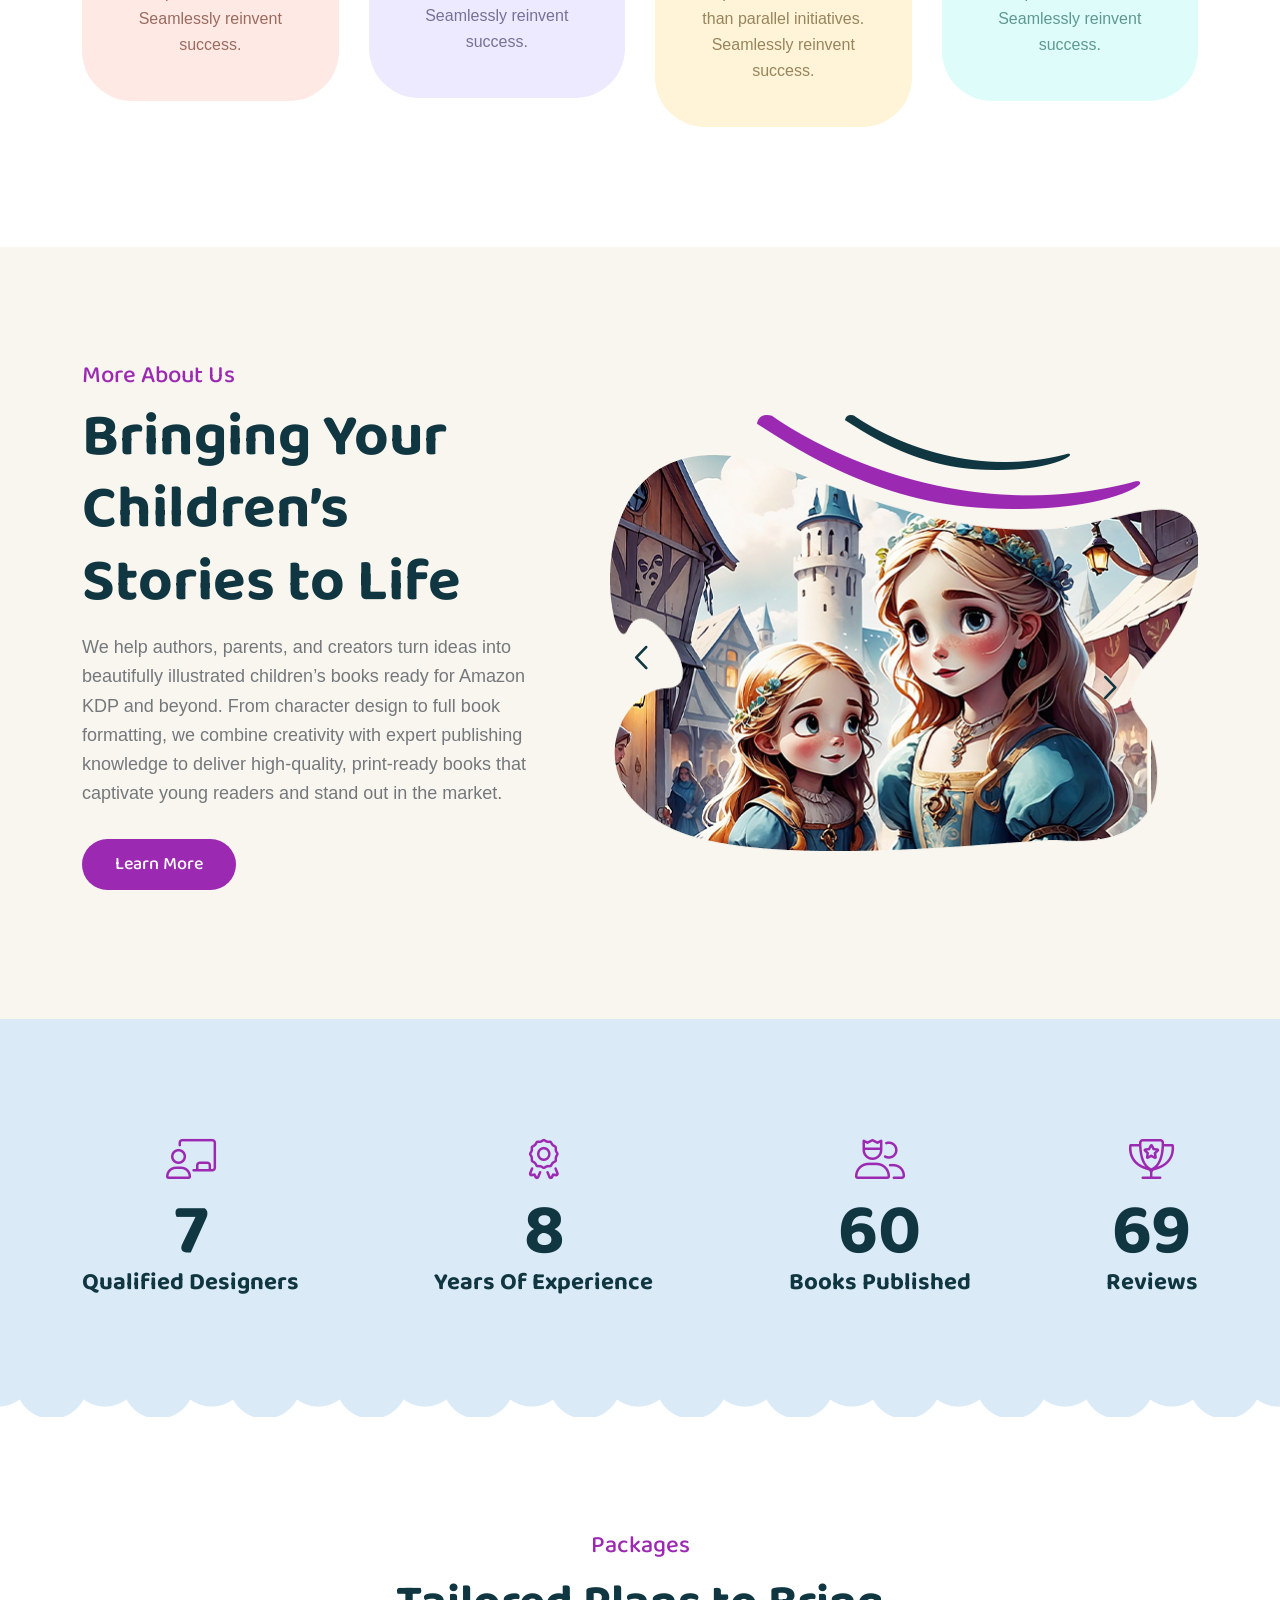
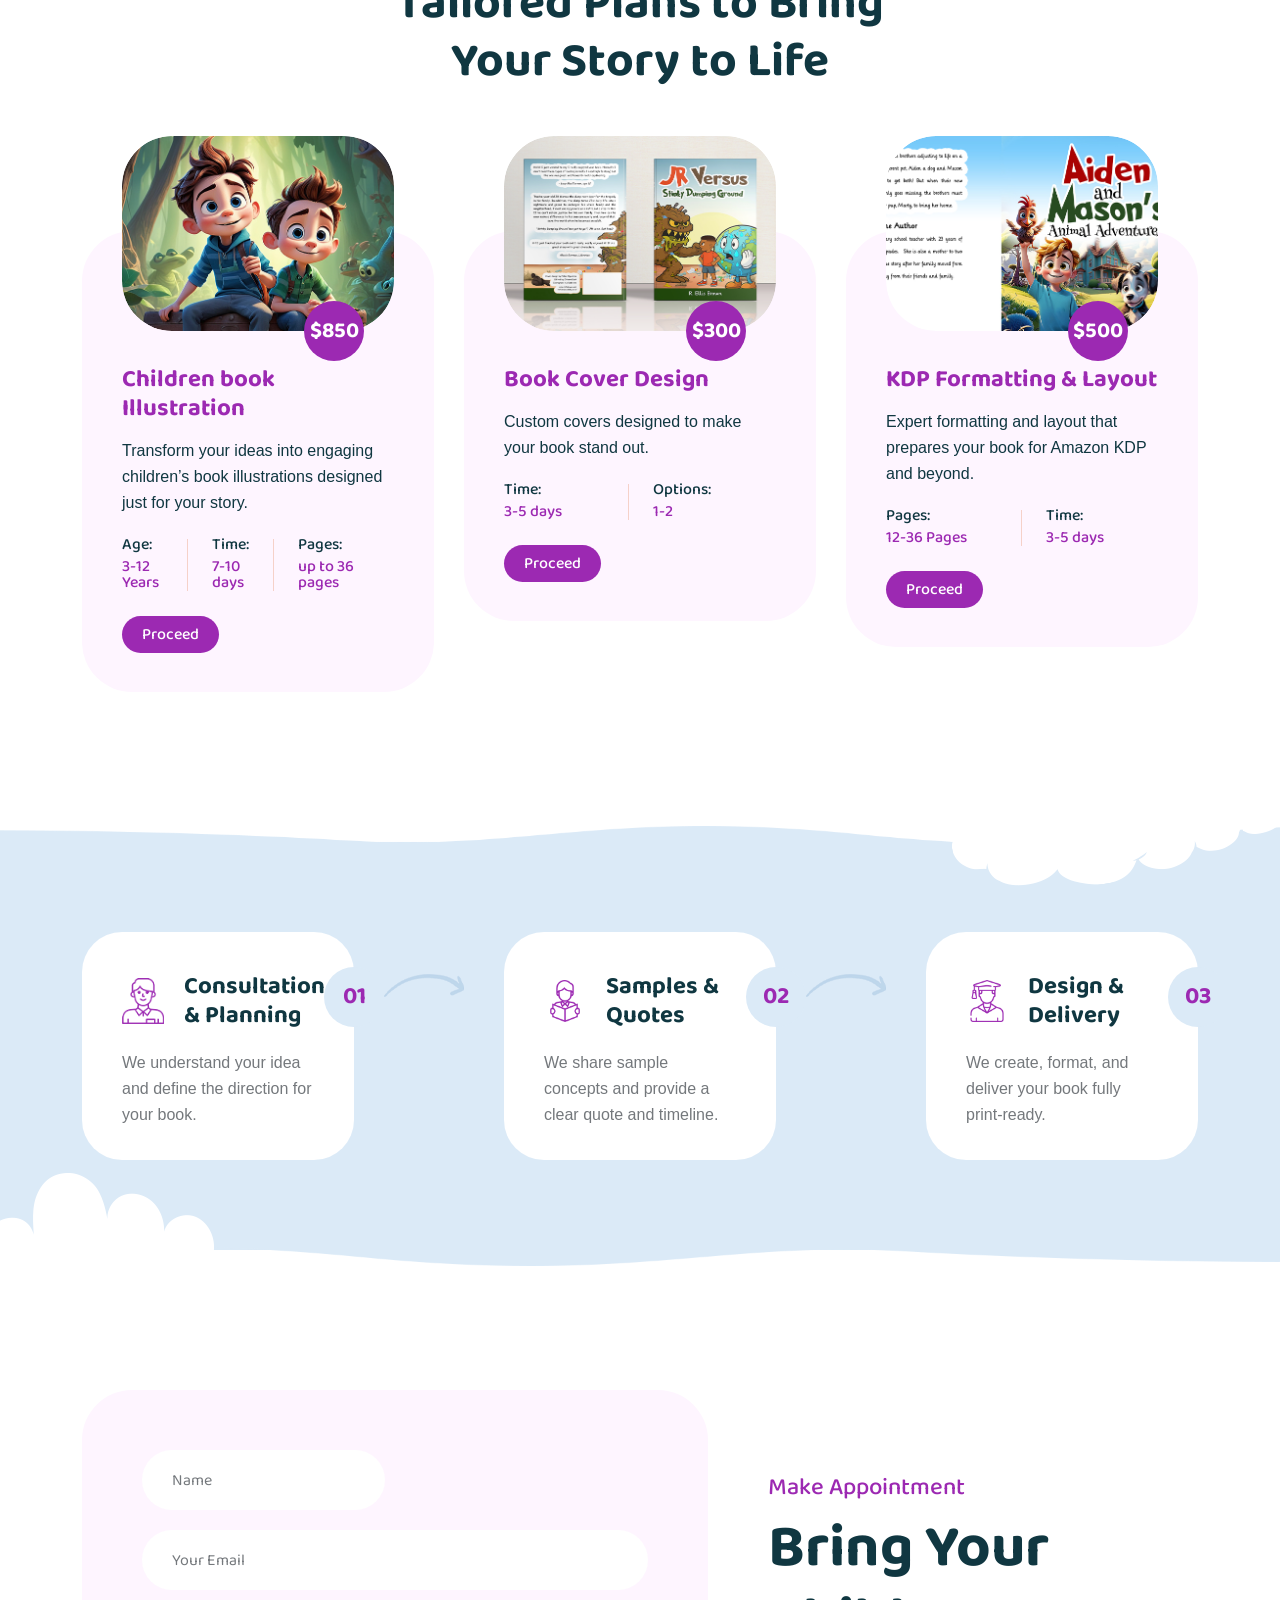
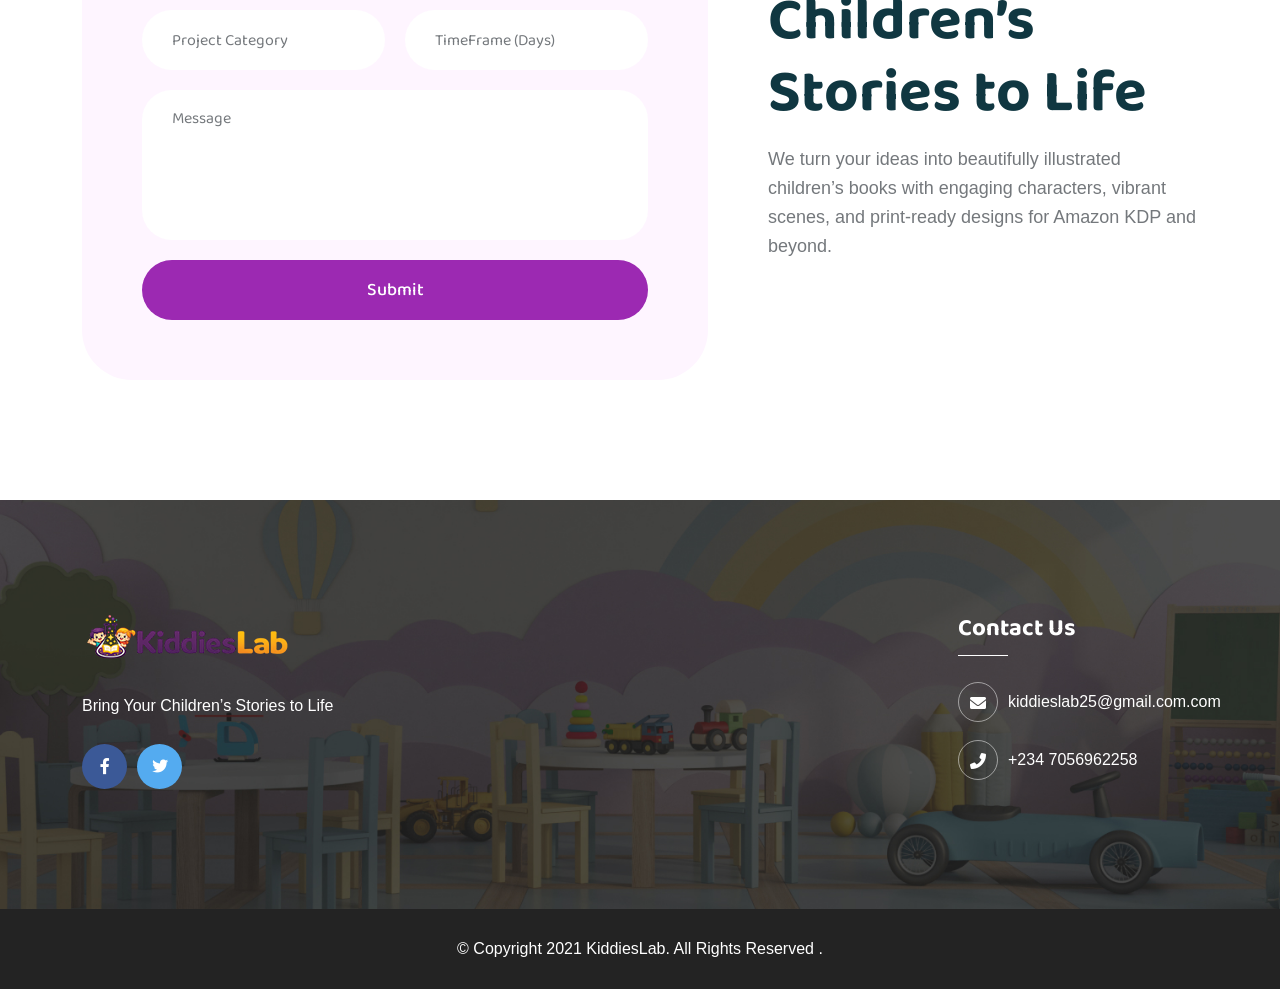
==== commit 6a0f8e16: "Add files via upload" ====
--- a/index.html
+++ b/index.html
@@ -250,9 +250,8 @@
                     <img class="con-after" data-ani="slideinright" data-ani-delay="0.2s" src="assets/img/shape/hero-con-after.png" alt="shape">
                     <img class="car" data-ani="slidetopleft" data-ani-delay="0.4s" src="assets/img/icon/car.png" alt="icon">
                     <div class="hero-text" data-ani="slideinup" data-ani-delay="0s">
-                        <span>Illustration</span>
-                        <i class="fas fa-circle"></i>
-                        <span>Cover Design</span>
+                        <span>Illustrations</span>
+                        
                     </div>
                     <h1 class="hero-title text-title mb-30" data-ani="slideinup" data-ani-delay="0.2s">We Bring Your <span class="focus text-theme">Stories</span> to life!</h1>
                     <a href="contact.html" class="vs-btn wave-btn" data-ani="slideinup" data-ani-delay="0.4s">Get Started</a>
@@ -267,9 +266,8 @@
                     <img class="con-after" data-ani="slideinright" data-ani-delay="0.2s" src="assets/img/shape/hero-con-after.png" alt="shape">
                     <img class="car" data-ani="slidetopleft" data-ani-delay="0.4s" src="assets/img/icon/car.png" alt="icon">
                     <div class="hero-text" data-ani="slideinup" data-ani-delay="0s">
-                        <span>Book Layout</span>
-                        <i class="fas fa-circle"></i>
-                        <span>Publishing</span>
+                        <span>KDP Ready</span>
+                    
                     </div>
                     <h1 class="hero-title text-title mb-30" data-ani="slideinup" data-ani-delay="0.2s">We deliver <span class="focus text-theme">Print ready</span> start with us!</h1>
                     <a href="contact.html" class="vs-btn wave-btn" data-ani="slideinup" data-ani-delay="0.4s">Get Started</a>
@@ -301,7 +299,7 @@
                         <div class="sr-icon">
                             <img src="assets/img/icon/service-1.png" alt="icon">
                         </div>
-                        <h2 class="sr-title h4"><a href="service-details.html">Children Book Illustration</a></h2>
+                        <h2 class="sr-title h4"><a href="gallery.html">Children Book Illustration</a></h2>
                         <p class="sr-text">ubiquitous models rather than parallel initiatives. Seamlessly reinvent success.</p>
                     </div>
                 </div>
@@ -312,7 +310,7 @@
                         <div class="sr-icon">
                             <img src="assets/img/icon/service-2.png" alt="icon">
                         </div>
-                        <h2 class="sr-title h4"><a href="service-details.html">Book & ebook Cover Design</a></h2>
+                        <h2 class="sr-title h4"><a href="gallery.html">Book & ebook Cover Design</a></h2>
                         <p class="sr-text">ubiquitous models rather than parallel initiatives. Seamlessly reinvent success.</p>
                     </div>
                 </div>
@@ -323,7 +321,7 @@
                         <div class="sr-icon">
                             <img src="assets/img/icon/service-3.png" alt="icon">
                         </div>
-                        <h2 class="sr-title h4"><a href="service-details.html">Book Formatting & Layout</a></h2>
+                        <h2 class="sr-title h4"><a href="gallery.html">Book Formatting & Layout</a></h2>
                         <p class="sr-text">ubiquitous models rather than parallel initiatives. Seamlessly reinvent success.</p>
                     </div>
                 </div>
@@ -334,7 +332,7 @@
                         <div class="sr-icon">
                             <img src="assets/img/icon/service-4.png" alt="icon">
                         </div>
-                        <h2 class="sr-title h4"><a href="service-details.html">Amazon Kdp Ready files</a></h2>
+                        <h2 class="sr-title h4"><a href="gallery.html">Amazon Kdp Ready files</a></h2>
                         <p class="sr-text">ubiquitous models rather than parallel initiatives. Seamlessly reinvent success.</p>
                     </div>
                 </div>
@@ -455,7 +453,7 @@
                             <span class="class-fee">$850</span>
                         </div>
                         <div class="class-content">
-                            <h2 class="class-title h4"><a href="class-details.html">Children book Illustration</a></h2>
+                            <h2 class="class-title h4"><a href="contact.html">Children book Illustration</a></h2>
                             <p class="class-text">Transform your ideas into engaging children’s book illustrations designed just for your story.</p>
                             <ul class="class-info">
                                 <li>
@@ -471,7 +469,7 @@
                                     <span>up to 36 pages</span>
                                 </li>
                             </ul>
-                            <a href="class-details.html" class="vs-btn style-1">Proceed</a>
+                            <a href="contact.html" class="vs-btn style-1">Proceed</a>
                         </div>
                     </div>
                 </div>
@@ -485,7 +483,7 @@
                             <span class="class-fee">$300</span>
                         </div>
                         <div class="class-content">
-                            <h2 class="class-title h4"><a href="class-details.html">Book Cover Design </a></h2>
+                            <h2 class="class-title h4"><a href="contact.html">Book Cover Design </a></h2>
                             <p class="class-text">Custom covers designed to make your book stand out.</p>
                             <ul class="class-info">
                                
@@ -498,7 +496,7 @@
                                     <span>1-2</span>
                                 </li>
                             </ul>
-                            <a href="class-details.html" class="vs-btn style-1">Proceed</a>
+                            <a href="contact.html" class="vs-btn style-1">Proceed</a>
                         </div>
                     </div>
                 </div>
@@ -512,7 +510,7 @@
                             <span class="class-fee">$500</span>
                         </div>
                         <div class="class-content">
-                            <h2 class="class-title h4"><a href="class-details.html">KDP Formatting & Layout</a></h2>
+                            <h2 class="class-title h4"><a href="contact.html">KDP Formatting & Layout</a></h2>
                             <p class="class-text">Expert formatting and layout that prepares your book for Amazon KDP and beyond.</p>
                             <ul class="class-info">
                                 <li>
@@ -525,7 +523,7 @@
                                 </li>
                               
                             </ul>
-                            <a href="class-details.html" class="vs-btn style-1">Proceed</a>
+                            <a href="contact.html" class="vs-btn style-1">Proceed</a>
                         </div>
                     </div>
                 </div>
@@ -539,7 +537,7 @@
                             <span class="class-fee">$600</span>
                         </div>
                         <div class="class-content">
-                            <h2 class="class-title h4"><a href="class-details.html">Book corrections for KDP</a></h2>
+                            <h2 class="class-title h4"><a href="contact.html">Book corrections for KDP</a></h2>
                             <p class="class-text">Fix margins, bleeds, and layout issues to meet KDP print requirements perfectly.</p>
                             <ul class="class-info">
                              
@@ -552,7 +550,7 @@
                                     <span>up to 36 pages</span>
                                 </li>
                             </ul>
-                            <a href="class-details.html" class="vs-btn style-1">Proceed</a>
+                            <a href="contact.html" class="vs-btn style-1">Proceed</a>
                         </div>
                     </div>
                 </div>
--- a/assets/css/style.css
+++ b/assets/css/style.css
@@ -0,0 +1,13590 @@
+@charset "UTF-8";
+/*
+Template Name: Knirpse
+Template URL: https://themeforest.vecuro.com/knirpse/
+Description: Knirpse - Kindergarten & Baby Care Template
+Author: vecuro_themes
+Author URI: https://themeforest.net/user/vecuro_themes
+Version: 1.0.0
+*/
+/*=================================
+    CSS Index Here
+==================================*/
+/*
+
+01. Theme Base
+    1.1. Mixin
+    1.2. Function
+    1.3. Variable
+    1.4. Typography
+    1.5. Extend
+    1.7. Wordpress Default
+02. Reset
+    2.1. Container
+    2.2. Grid
+    2.3. Input
+    2.4. Slick Slider
+    2.5. Mobile Menu
+03. Utilities
+    3.1. Preloader
+    3.2. Buttons
+    3.3. Titles
+    3.4. Common
+    3.6. Font
+    3.7. Background
+    3.8. Text Color
+    3.9. Overlay
+    3.10. Animation
+04. Template Style
+    4.1. Widget
+    4.2. Header
+    4.3. Footer
+    4.4. Breadcumb
+    4.5. Pagination
+    4.6. Blog
+    4.7. Comments
+    4.8. Hero Area
+    4.9. Error    
+    4.10. Popup Search
+    4.11. Popup Side Menu
+    4.12. Wocommerce
+    4.13. Products
+    4.14. Cart
+    4.15. Checkout
+    4.16. Wishlist
+    4.18. simple section
+    4.19. Service
+    4.20. About
+    4.21. Counter
+    4.22. Class
+    4.23. Process
+    4.24. Appointment
+    4.25. Team
+    4.26. Project Gallery
+    4.27. Testimonial
+    4.28. Choose
+    4.29. Event
+    4.30. Contact
+05. Spacing
+
+*/
+/*=================================
+    CSS Index End
+==================================*/
+/*=================================
+   01. Theme Base
+==================================*/
+/*------------------- 1.1. Mixin -------------------*/
+/*------------------- 1.2. Function -------------------*/
+/*------------------- 1.3. Variable-------------------*/
+:root {
+  --theme-color: #9C29B2;
+  --secondary-color: #88c90d;
+  --title-color: #103741;
+  --body-color: #74787c;
+  --smoke-color: #f9f6ef;
+  --smoke-theme: #fef5ff;
+  --light-color: #9b9b9b;
+  --black-color: #000000;
+  --white-color: #ffffff;
+  --yellow-color: #fec624;
+  --success-color: #28a745;
+  --error-color: #dc3545;
+  --blue-color: #786acf;
+  --border-color: rgb(238, 241, 242);
+  --title-font: "Baloo 2", cursive;
+  --para-font: "Catamaran", sans-serif;
+  --body-font: "Baloo 2", cursive;
+  --icon-font: "Font Awesome 6 Pro";
+  --main-container: 1220px;
+  --container-gutters: 30px;
+  --section-space: 120px;
+  --section-space-mobile: 80px;
+  --section-title-space: 60px;
+  --ripple-ani-duration: 5s;
+}
+
+/*------------------- 1.5. Typography -------------------*/
+html,
+body {
+  scroll-behavior: auto !important;
+  overflow-x: hidden;
+}
+
+body {
+  font-family: var(--body-font);
+  font-size: 16px;
+  font-weight: 400;
+  color: var(--body-color);
+  line-height: 26px;
+  -webkit-font-smoothing: antialiased;
+}
+
+iframe {
+  border: none;
+  width: 100%;
+}
+
+.slick-slide:focus,
+button:focus,
+a:focus,
+a:active,
+input,
+input:hover,
+input:focus,
+input:active,
+textarea,
+textarea:hover,
+textarea:focus,
+textarea:active {
+  outline: none;
+}
+
+input:focus {
+  outline: none;
+  box-shadow: none;
+}
+
+img:not([draggable]),
+embed,
+object,
+video {
+  max-width: 100%;
+  height: auto;
+}
+
+ul {
+  list-style-type: disc;
+}
+
+ol {
+  list-style-type: decimal;
+}
+
+ol li,
+ul li {
+  font-family: var(--para-font);
+}
+ol li a,
+ul li a {
+  font-family: inherit;
+}
+
+table {
+  margin: 0 0 1.5em;
+  width: 100%;
+  border-collapse: collapse;
+  border-spacing: 0;
+  border: 1px solid var(--border-color);
+}
+
+th {
+  font-weight: 700;
+  color: var(--title-color);
+}
+
+td,
+th {
+  border: 1px solid var(--border-color);
+  padding: 9px 12px;
+}
+
+a {
+  color: var(--theme-color);
+  text-decoration: none;
+  outline: 0;
+  transition: all ease 0.4s;
+}
+a:hover {
+  color: var(--title-color);
+}
+a:active, a:focus, a:hover, a:visited {
+  text-decoration: none;
+  outline: 0;
+}
+
+button {
+  transition: all ease 0.4s;
+}
+
+img {
+  border: none;
+  max-width: 100%;
+}
+
+ins {
+  text-decoration: none;
+}
+
+pre {
+  font-family: var(--para-font);
+  background: #f5f5f5;
+  color: #666;
+  font-size: 14px;
+  margin: 20px 0;
+  overflow: auto;
+  padding: 20px;
+  white-space: pre-wrap;
+  word-wrap: break-word;
+}
+
+span.ajax-loader:empty,
+p:empty {
+  display: none;
+}
+
+p {
+  font-family: var(--para-font);
+  margin: 0 0 18px 0;
+  color: var(--body-color);
+  line-height: 1.625;
+}
+
+h1 a,
+h2 a,
+h3 a,
+h4 a,
+h5 a,
+h6 a,
+p a,
+span a {
+  font-size: inherit;
+  font-family: inherit;
+  font-weight: inherit;
+  line-height: inherit;
+}
+
+.h1, h1,
+.h2, h2,
+.h3, h3,
+.h4, h4,
+.h5, h5,
+.h6, h6 {
+  font-family: var(--title-font);
+  color: var(--title-color);
+  text-transform: none;
+  font-weight: bold;
+  line-height: 1.208;
+  margin: 0 0 15px 0;
+}
+
+.h1,
+h1 {
+  font-size: 48px;
+}
+
+.h2,
+h2 {
+  font-size: 36px;
+}
+
+.h3,
+h3 {
+  font-size: 30px;
+}
+
+.h4,
+h4 {
+  font-size: 24px;
+}
+
+.h5,
+h5 {
+  font-size: 20px;
+}
+
+.h6,
+h6 {
+  font-size: 16px;
+}
+
+/* Large devices */
+@media (max-width: 1199px) {
+  .h1,
+  h1 {
+    font-size: 40px;
+  }
+  .h2,
+  h2 {
+    font-size: 30px;
+  }
+  .h3,
+  h3 {
+    font-size: 24px;
+  }
+  .h4,
+  h4 {
+    font-size: 22px;
+  }
+}
+/* Small devices */
+@media (max-width: 767px) {
+  .h1,
+  h1 {
+    font-size: 30px;
+  }
+  .h2,
+  h2 {
+    font-size: 26px;
+  }
+  .h3,
+  h3 {
+    font-size: 22px;
+  }
+  .h4,
+  h4 {
+    font-size: 22px;
+  }
+  .h5,
+  h5 {
+    font-size: 18px;
+  }
+}
+/*------------------- 1.6. Extend -------------------*/
+/*------------------- 1.7. Wordpress Default -------------------*/
+/*=================================
+    02. Reset
+==================================*/
+/*------------------- 2.1. Container -------------------*/
+@media only screen and (min-width: 1300px) {
+  .container-xxl,
+  .container-xl,
+  .container-lg,
+  .container-md,
+  .container-sm,
+  .container {
+    max-width: calc(var(--main-container) + var(--container-gutters));
+    padding-left: calc(var(--container-gutters) / 2);
+    padding-right: calc(var(--container-gutters) / 2);
+  }
+}
+@media only screen and (max-width: 1600px) {
+  .container-fluid.px-0 {
+    padding-left: 15px !important;
+    padding-right: 15px !important;
+  }
+  .container-fluid.px-0 .row {
+    margin-left: 0 !important;
+    margin-right: 0 !important;
+  }
+}
+/*------------------- 2.2. Grid -------------------*/
+.slick-track > [class*=col] {
+  flex-shrink: 0;
+  width: 100%;
+  max-width: 100%;
+  padding-right: calc(var(--bs-gutter-x) / 2);
+  padding-left: calc(var(--bs-gutter-x) / 2);
+  margin-top: var(--bs-gutter-y);
+}
+
+@media (min-width: 1199px) {
+  .row {
+    --bs-gutter-x: 30px;
+  }
+}
+.gy-30 {
+  --bs-gutter-y: 30px;
+}
+
+.g-0 {
+  --bs-gutter-x: 0px;
+  --bs-gutter-y: 0px;
+}
+
+.gx-15 {
+  --bs-gutter-x: 15px;
+}
+
+.gx-20,
+.g-20 {
+  --bs-gutter-x: 20px;
+}
+
+.gy-20,
+.g-20 {
+  --bs-gutter-y: 20px;
+}
+
+.gx-40 {
+  --bs-gutter-x: 40px;
+}
+
+.gy-40 {
+  --bs-gutter-y: 40px;
+}
+
+.gx-60 {
+  --bs-gutter-x: 60px;
+}
+
+.gy-60 {
+  --bs-gutter-y: 60px;
+}
+
+.gx-70 {
+  --bs-gutter-x: 70px;
+}
+
+.gy-70 {
+  --bs-gutter-y: 70px;
+}
+
+.gx-150 {
+  --bs-gutter-x: 150px;
+}
+
+@media (min-width: 1399px) {
+  .gx-30 {
+    --bs-gutter-x: 30px;
+  }
+}
+/* Large devices */
+@media (max-width: 1199px) {
+  .gx-150 {
+    --bs-gutter-x: 30px;
+  }
+  .gx-60 {
+    --bs-gutter-x: 40px;
+  }
+  .gx-70 {
+    --bs-gutter-x: 30px;
+  }
+  .gx-40 {
+    --bs-gutter-x: 30px;
+  }
+  .gy-40 {
+    --bs-gutter-y: 30px;
+  }
+  .gx-lg-15 {
+    --bs-gutter-x: 15px;
+  }
+}
+/*------------------- 2.3. Input -------------------*/
+select {
+  display: block;
+  width: 100%;
+  line-height: 1.5;
+  vertical-align: middle;
+  background-image: url("data:image/svg+xml;charset=utf-8,%3Csvg xmlns='http://www.w3.org/2000/svg' viewBox='0 0 16 16'%3E%3Cpath fill='none' stroke='%23343a40' stroke-linecap='round' stroke-linejoin='round' stroke-width='2' d='M2 5l6 6 6-6'/%3E%3C/svg%3E");
+  background-repeat: no-repeat;
+  background-position: right 0.75rem center;
+  background-size: 16px 12px;
+  -webkit-appearance: none;
+  -moz-appearance: none;
+  appearance: none;
+}
+
+select,
+.form-select,
+.form-control {
+  height: 50px;
+  padding: 0 30px;
+  padding-right: 60px;
+  border: 1px solid var(--border-color);
+  color: var(--body-color);
+  background-color: var(--white-color);
+  border-radius: 5px;
+  font-weight: 400;
+  font-size: 16px;
+}
+select:focus,
+.form-select:focus,
+.form-control:focus {
+  outline: 0;
+  box-shadow: none;
+  background-color: var(--white-color);
+  border-color: #e3e3e3;
+}
+select::-moz-placeholder,
+.form-select::-moz-placeholder,
+.form-control::-moz-placeholder {
+  color: var(--body-color);
+}
+select::-webkit-input-placeholder,
+.form-select::-webkit-input-placeholder,
+.form-control::-webkit-input-placeholder {
+  color: var(--body-color);
+}
+select:-ms-input-placeholder,
+.form-select:-ms-input-placeholder,
+.form-control:-ms-input-placeholder {
+  color: var(--body-color);
+}
+select::placeholder,
+.form-select::placeholder,
+.form-control::placeholder {
+  color: var(--body-color);
+}
+
+.form-style2 select,
+.form-style2 .form-select,
+.form-style2 .form-control {
+  border: none;
+}
+
+.form-select {
+  cursor: pointer;
+  background-position: right 1.3rem center;
+}
+
+input.form-control::-webkit-outer-spin-button,
+input.form-control::-webkit-inner-spin-button {
+  -webkit-appearance: none;
+  margin: 0;
+}
+
+/* Firefox */
+input.form-control[type=number] {
+  -moz-appearance: textfield;
+}
+
+textarea.form-control {
+  min-height: 150px;
+  padding-top: 17px;
+  padding-bottom: 17px;
+}
+
+input[type=checkbox] {
+  visibility: hidden;
+  opacity: 0;
+  display: inline-block;
+  vertical-align: middle;
+  width: 0;
+  height: 0;
+  display: none;
+}
+input[type=checkbox]:checked ~ label:before {
+  content: "\f00c";
+  color: var(--theme-color);
+  border-color: var(--theme-color);
+}
+input[type=checkbox] ~ label {
+  position: relative;
+  padding-left: 30px;
+  cursor: pointer;
+  display: block;
+}
+input[type=checkbox] ~ label:before {
+  content: "";
+  font-family: var(--icon-font);
+  font-weight: 700;
+  position: absolute;
+  left: 0;
+  top: 4px;
+  background-color: var(--white-color);
+  border: 1px solid var(--border-color);
+  height: 18px;
+  width: 18px;
+  line-height: 18px;
+  text-align: center;
+  font-size: 12px;
+}
+
+input[type=radio] {
+  visibility: hidden;
+  opacity: 0;
+  display: inline-block;
+  vertical-align: middle;
+  width: 0;
+  height: 0;
+  display: none;
+}
+input[type=radio] ~ label {
+  position: relative;
+  padding-left: 28px;
+  cursor: pointer;
+  line-height: 1;
+  display: inline-block;
+  font-weight: 600;
+  margin-bottom: 0;
+}
+input[type=radio] ~ label::before {
+  content: "\f111";
+  position: absolute;
+  font-family: var(--icon-font);
+  left: 0;
+  top: 0;
+  width: 15px;
+  height: 15px;
+  padding-left: 0.5px;
+  font-size: 0.29rem;
+  line-height: 14.9px;
+  text-align: center;
+  border: 1px solid var(--theme-color);
+  border-radius: 100%;
+  font-weight: 700;
+  background: var(--white-color);
+  color: transparent;
+  transition: all 0.2s ease;
+}
+input[type=radio]:checked ~ label::before {
+  border-color: var(--theme-color);
+  background-color: var(--theme-color);
+  color: var(--white-color);
+}
+
+label {
+  margin-bottom: 0.6em;
+  margin-top: -0.3em;
+  display: block;
+}
+
+.form-group {
+  margin-bottom: var(--bs-gutter-x);
+  position: relative;
+}
+.form-group > i {
+  position: absolute;
+  right: 30px;
+  top: 20px;
+  font-size: 15px;
+  color: var(--theme-color);
+}
+
+select.style2 ~ i,
+.form-select.style2 ~ i,
+.form-control.style2 ~ i {
+  left: 40px;
+  top: 14px;
+  color: var(--body-color);
+  width: 25px;
+}
+select.style2,
+.form-select.style2,
+.form-control.style2 {
+  padding-right: 30px;
+  padding-left: 56px;
+  background-color: var(--smoke-color);
+  border: none;
+  border-radius: 30px;
+  resize: none;
+}
+select.style2:focus ~ i,
+.form-select.style2:focus ~ i,
+.form-control.style2:focus ~ i {
+  color: var(--title-color);
+}
+select.style2.form-select,
+.form-select.style2.form-select,
+.form-control.style2.form-select {
+  padding-left: 30px;
+  background-position: right 1.8rem center;
+}
+
+textarea.form-control.style2 ~ i {
+  top: 16px;
+}
+
+.form-control.is-invalid,
+.was-validated .form-control:invalid {
+  border: 1px solid var(--error-color) !important;
+  background-position: right calc(0.375em + 0.8875rem) center;
+  background-image: none;
+}
+.form-control.is-invalid:focus,
+.was-validated .form-control:invalid:focus {
+  outline: 0;
+  box-shadow: none;
+}
+
+textarea.form-control.is-invalid {
+  background-position: top calc(0.375em + 0.5875rem) right calc(0.375em + 0.8875rem);
+}
+
+.row.no-gutters > .form-group {
+  margin-bottom: 0;
+}
+
+.form-messages {
+  display: none;
+}
+.form-messages.mb-0 * {
+  margin-bottom: 0;
+}
+.form-messages.success {
+  color: var(--success-color);
+  display: block;
+}
+.form-messages.error {
+  color: var(--error-color);
+  display: block;
+}
+
+/* Extra small devices */
+@media (max-width: 575px) {
+  .form-select,
+  .form-control {
+    padding-right: 30px;
+    padding-left: 15px;
+  }
+}
+/*------------------- 2.4. Slick Slider -------------------*/
+.row > .slick-list {
+  padding-left: 0;
+  padding-right: 0;
+}
+
+.slick-track {
+  min-width: 100%;
+}
+
+.slick-slide img {
+  display: inline-block;
+}
+
+.slick-dots {
+  list-style-type: none;
+  padding: 2px 0;
+  margin: 30px 0 30px 0;
+  line-height: 0;
+  text-align: center;
+  height: max-content;
+}
+.slick-dots li {
+  display: inline-block;
+  margin-right: 10px;
+}
+.slick-dots li:last-child {
+  margin-right: 0;
+}
+.slick-dots button {
+  font-size: 0;
+  padding: 0;
+  background-color: transparent;
+  width: 12px;
+  height: 12px;
+  line-height: 0;
+  border-radius: 9999px;
+  border: 3px solid #7a7a7a;
+  transition: all ease 0.4s;
+}
+.slick-dots button:hover {
+  border-color: var(--theme-color);
+}
+.slick-dots .slick-active button {
+  transform: scale(1.5);
+  border-color: var(--theme-color);
+}
+
+.slick-arrow {
+  display: inline-block;
+  padding: 0;
+  background-color: transparent;
+  color: var(--theme-color);
+  position: absolute;
+  top: 50%;
+  margin-right: 50px;
+  margin-top: calc(var(--icon-size, 60px) / -2);
+  border: 1px solid var(--theme-color);
+  left: var(--pos-x, -170px);
+  width: var(--icon-size, 60px);
+  height: var(--icon-size, 60px);
+  line-height: 62px;
+  border-radius: 50%;
+  z-index: 2;
+  font-size: 18px;
+}
+.slick-arrow.default {
+  position: relative;
+  --pos-x: 0;
+  margin-top: 0;
+}
+.slick-arrow:hover {
+  background-color: var(--theme-color);
+  color: var(--white-color);
+}
+.slick-arrow:hover .long-arrow {
+  background-color: var(--theme-color);
+  animation: arrow-left ease 1s alternate;
+}
+.slick-arrow:hover .long-arrow:before {
+  border-right-color: var(--theme-color);
+}
+.slick-arrow.slick-next {
+  margin-right: 0;
+  margin-left: 50px;
+  right: var(--pos-x, -170px);
+  left: auto;
+}
+.slick-arrow.slick-next .long-arrow {
+  left: auto;
+  right: 50%;
+  margin-left: 0;
+  margin-right: -3px;
+}
+.slick-arrow.slick-next .long-arrow:before {
+  left: auto;
+  right: -1px;
+  border-right: none;
+  border-left: 7px solid var(--title-color);
+}
+.slick-arrow.slick-next:hover .long-arrow {
+  animation: arrow-right ease 1s alternate;
+}
+.slick-arrow.slick-next:hover .long-arrow:before {
+  border-right-color: transparent;
+  border-left-color: var(--theme-color);
+}
+
+.arrow-wrap .slick-arrow {
+  opacity: 0;
+  visibility: hidden;
+  left: var(--pos-x, -220px);
+}
+.arrow-wrap .slick-arrow.slick-next {
+  right: var(--pos-x, -220px);
+  left: auto;
+}
+.arrow-wrap:hover .slick-arrow {
+  opacity: 1;
+  visibility: visible;
+  left: var(--pos-x, -170px);
+}
+.arrow-wrap:hover .slick-arrow.slick-next {
+  right: var(--pos-x, -170px);
+  left: auto;
+}
+
+.bg-smoke .slick-arrow {
+  background-color: var(--white-color);
+  border-color: transparent;
+}
+.bg-smoke .slick-arrow:hover {
+  background-color: var(--theme-color);
+  color: var(--white-color);
+}
+
+/* Extra large devices */
+@media (max-width: 1500px) {
+  .slick-arrow {
+    --arrow-horizontal: -20px;
+  }
+  .arrow-wrap .slick-arrow {
+    left: var(--pos-x, -120px);
+  }
+  .arrow-wrap .slick-arrow.slick-next {
+    right: var(--pos-x, -120px);
+    left: auto;
+  }
+  .arrow-wrap:hover .slick-arrow {
+    left: var(--pos-x, -60px);
+  }
+  .arrow-wrap:hover .slick-arrow.slick-next {
+    right: var(--pos-x, -60px);
+    left: auto;
+  }
+}
+/* Medium Large devices */
+@media (max-width: 1399px) {
+  .slick-arrow {
+    --arrow-horizontal: 40px;
+  }
+  .arrow-wrap:hover .slick-arrow {
+    left: var(--pos-x, -15px);
+  }
+  .arrow-wrap:hover .slick-arrow.slick-next {
+    right: var(--pos-x, -15px);
+    left: auto;
+  }
+}
+/* Medium devices */
+@media (max-width: 991px) {
+  .slick-arrow {
+    --icon-size: 40px;
+    margin-right: 40px;
+  }
+  .slick-arrow .long-arrow {
+    width: 62px;
+    height: 2px;
+  }
+  .slick-arrow.slick-next {
+    margin-right: 0;
+    margin-left: 40px;
+  }
+}
+/* Small devices */
+@media (max-width: 767px) {
+  .slick-arrow {
+    --arrow-horizontal: 40px;
+  }
+  .arrow-wrap:hover .slick-arrow {
+    left: var(--pos-x, 0);
+  }
+  .arrow-wrap:hover .slick-arrow.slick-next {
+    right: var(--pos-x, 0);
+    left: auto;
+  }
+}
+/*------------------- 2.5. Mobile Menu -------------------*/
+.vs-menu-wrapper {
+  position: fixed;
+  top: 0;
+  left: 0;
+  bottom: 0;
+  background-color: rgba(0, 0, 0, 0.6);
+  z-index: 999999;
+  width: 0;
+  width: 100%;
+  height: 100%;
+  transition: all ease 0.8s;
+  opacity: 0;
+  visibility: hidden;
+}
+.vs-menu-wrapper .mobile-logo {
+  padding-bottom: 30px;
+  padding-top: 40px;
+  display: block;
+  text-align: center;
+  background-color: rgba(28, 185, 200, 0.1);
+}
+.vs-menu-wrapper .mobile-logo svg {
+  max-width: 185px;
+}
+.vs-menu-wrapper .vs-menu-toggle {
+  border: none;
+  font-size: 22px;
+  position: absolute;
+  right: 10px;
+  top: 10px;
+  padding: 0;
+  line-height: 1;
+  width: 33px;
+  height: 33px;
+  line-height: 33px;
+  font-size: 18px;
+  z-index: 1;
+  color: var(--white-color);
+  background-color: var(--theme-color);
+  border-radius: 50%;
+}
+.vs-menu-wrapper .vs-menu-toggle:hover {
+  background-color: var(--title-color);
+  color: var(--white-color);
+}
+.vs-menu-wrapper .vs-menu-area {
+  width: 100%;
+  max-width: 310px;
+  background-color: #fff;
+  border-right: 3px solid var(--theme-color);
+  height: 100%;
+  position: relative;
+  left: -110%;
+  opacity: 0;
+  visibility: hidden;
+  transition: all ease 1s;
+  z-index: 1;
+}
+.vs-menu-wrapper.vs-body-visible {
+  opacity: 1;
+  visibility: visible;
+}
+.vs-menu-wrapper.vs-body-visible .vs-menu-area {
+  left: 0;
+  opacity: 1;
+  visibility: visible;
+}
+
+.vs-mobile-menu {
+  overflow-y: scroll;
+  max-height: calc(100vh - 200px);
+  padding-bottom: 40px;
+  margin-top: 33px;
+  text-align: left;
+}
+.vs-mobile-menu ul {
+  margin: 0;
+  padding: 0 0;
+}
+.vs-mobile-menu ul li {
+  border-bottom: 1px solid #fdedf1;
+  list-style-type: none;
+}
+.vs-mobile-menu ul li li:first-child {
+  border-top: 1px solid #fdedf1;
+}
+.vs-mobile-menu ul li a {
+  display: block;
+  position: relative;
+  padding: 12px 0;
+  line-height: 1;
+  font-size: 16px;
+  text-transform: capitalize;
+  color: var(--title-color);
+}
+.vs-mobile-menu ul li a:before {
+  content: "\f105";
+  font-family: var(--icon-font);
+  position: relative;
+  left: 0;
+  top: 0;
+  margin-right: 10px;
+  display: inline-block;
+}
+.vs-mobile-menu ul li.vs-active > a {
+  color: var(--theme-color);
+}
+.vs-mobile-menu ul li.vs-active > a:before {
+  transform: rotate(90deg);
+}
+.vs-mobile-menu ul li ul li {
+  padding-left: 20px;
+}
+.vs-mobile-menu ul li ul li:last-child {
+  border-bottom: none;
+}
+.vs-mobile-menu ul .vs-item-has-children > a .vs-mean-expand {
+  position: absolute;
+  right: 0;
+  top: 50%;
+  font-weight: 400;
+  font-size: 12px;
+  width: 25px;
+  height: 25px;
+  line-height: 25px;
+  margin-top: -12.5px;
+  display: inline-block;
+  text-align: center;
+  background-color: var(--smoke-color);
+  color: var(--title-color);
+  box-shadow: 0 0 20px -8px rgba(173, 136, 88, 0.5);
+  border-radius: 50%;
+}
+.vs-mobile-menu ul .vs-item-has-children > a .vs-mean-expand:before {
+  content: "\f067";
+  font-family: var(--icon-font);
+}
+.vs-mobile-menu ul .vs-item-has-children > a:after {
+  content: "\f067";
+  font-family: var(--icon-font);
+  width: 18px;
+  height: 18px;
+  line-height: 18px;
+  display: inline-block;
+  text-align: center;
+  font-size: 12px;
+  border-radius: 50px;
+  background-color: var(--smoke-color);
+  float: right;
+}
+.vs-mobile-menu ul .vs-item-has-children.vs-active > a .vs-mean-expand:before {
+  content: "\f068";
+}
+.vs-mobile-menu ul .vs-item-has-children.vs-active > a:after {
+  content: "\f068";
+}
+.vs-mobile-menu > ul {
+  padding: 0 40px;
+}
+.vs-mobile-menu > ul > li:last-child {
+  border-bottom: none;
+}
+
+.vs-menu-toggle {
+  width: 50px;
+  height: 50px;
+  padding: 0;
+  font-size: 20px;
+  border: none;
+  background-color: var(--theme-color);
+  color: var(--white-color);
+  display: inline-block;
+  border-radius: 50%;
+}
+.vs-menu-toggle:hover {
+  background-color: var(--title-color);
+}
+.vs-menu-toggle.style-text, .vs-menu-toggle.style-text-white {
+  width: auto;
+  height: auto;
+  background-color: transparent;
+  color: var(--title-color);
+  font-size: 20px;
+}
+.vs-menu-toggle.style-text i, .vs-menu-toggle.style-text-white i {
+  margin-right: 10px;
+}
+.vs-menu-toggle.style-text-white {
+  color: var(--white-color);
+}
+
+@media (max-width: 400px) {
+  .vs-menu-wrapper .vs-menu-area {
+    width: 100%;
+    max-width: 270px;
+  }
+  .vs-mobile-menu > ul {
+    padding: 0 20px;
+  }
+}
+/*=================================
+    03. Utilities
+==================================*/
+/*------------------- 3.1. Preloader -------------------*/
+.preloader {
+  position: fixed;
+  left: 0;
+  right: 0;
+  top: 0;
+  bottom: 0;
+  z-index: 9999;
+  background-color: var(--white-color);
+}
+.preloader .vs-btn {
+  border-radius: 0;
+  padding: 7px 22px;
+}
+
+.preloader-inner {
+  text-align: center;
+  position: absolute;
+  left: 50%;
+  top: 50%;
+  transform: translate(-50%, -50%);
+  text-align: center;
+}
+.preloader-inner img {
+  display: block;
+  margin: 0 auto 10px auto;
+}
+.preloader-inner svg {
+  animation: preloadAni 2s linear infinite;
+  height: 80px;
+  width: 80px;
+}
+
+@keyframes preloadAni {
+  from {
+    transform: rotate(0);
+  }
+  to {
+    transform: rotate(360deg);
+  }
+}
+/*------------------- 3.2. Buttons -------------------*/
+.vs-btn {
+  background-color: var(--theme-color);
+  color: var(--white-color);
+  font-size: 18px;
+  font-weight: 500;
+  padding: 11px 33px;
+  line-height: 1.6;
+  text-transform: capitalize;
+  min-width: 150px;
+  text-align: center;
+  border-radius: 9999px;
+  border: none;
+  display: inline-block;
+  overflow: hidden;
+  position: relative;
+  z-index: 2;
+}
+.vs-btn i {
+  font-size: 16px;
+  margin-right: 5px;
+}
+.vs-btn:hover {
+  color: var(--white-color);
+  background-color: var(--secondary-color);
+}
+.vs-btn.btn-white {
+  background-color: var(--white-color);
+  color: var(--theme-color);
+}
+.vs-btn.btn-white:hover {
+  color: var(--white-color);
+}
+.vs-btn.style-1 {
+  background-color: var(--theme-color);
+  color: var(--white-color);
+}
+.vs-btn.style-1:hover {
+  border-color: var(--secondary-color);
+  color: var(--white-color);
+}
+.vs-btn.style-2 {
+  width: 160px;
+  background-color: rgba(255, 255, 255, 0.145);
+}
+.vs-btn.style-2:hover {
+  background-color: var(--title-color);
+  color: var(--white-color);
+}
+.vs-btn.btn-sm {
+  padding: 9px 20px;
+  min-width: 120px;
+  height: 40px;
+  font-size: 14px;
+}
+
+/* Button Hover */
+.wave-btn {
+  transition: 0.21s;
+}
+
+.btn-hover {
+  z-index: -1;
+  position: absolute;
+  left: -1px;
+  top: -1px;
+  width: 110%;
+  height: 110%;
+  border-radius: 50px;
+}
+.btn-hover .btn-hover-inner {
+  position: relative;
+  display: block;
+  height: 100%;
+  list-style: none;
+  padding: 0;
+  margin: 0;
+}
+.btn-hover .part {
+  position: absolute;
+  top: -5px;
+  width: 25%;
+  height: 100%;
+  border-radius: 100%;
+  transform: translate3d(0, 150%, 0) scale(1.7);
+  transition: transform 0.21s !important;
+  background: var(--secondary-color);
+  border-color: var(--secondary-color);
+}
+.btn-hover .part:nth-child(1) {
+  left: 0;
+  transition-delay: 0s !important;
+}
+.btn-hover .part:nth-child(2) {
+  left: 30%;
+  transition-delay: 0.07s !important;
+}
+.btn-hover .part:nth-child(3) {
+  left: 60%;
+  transition-delay: 0.14s !important;
+}
+.btn-hover .part:nth-child(4) {
+  left: 90%;
+  transition-delay: 0.21s !important;
+}
+
+.wave-btn:hover, .wave-btn:active, .wave-btn:focus {
+  transition-delay: 0.21s;
+}
+.wave-btn:hover .part, .wave-btn:active .part, .wave-btn:focus .part {
+  transform: translateZ(0) scale(1.7) !important;
+}
+
+/* Extra small devices */
+@media (max-width: 416px) {
+  .vs-btn {
+    font-size: 14px;
+    padding: 8px 25px;
+    min-width: 140px;
+  }
+  .vs-btn i {
+    font-size: 14px;
+  }
+  .vs-btn.btn-60 {
+    height: 60px;
+  }
+  .vs-btn.style-1 {
+    padding: 7px 25px;
+  }
+  .vs-btn.style-2 {
+    width: 150px;
+  }
+}
+.icon-btn {
+  display: inline-block;
+  width: var(--btn-size, 50px);
+  height: var(--btn-size, 50px);
+  line-height: var(--btn-size, 52px);
+  background-color: var(--theme-color);
+  color: var(--white-color);
+  text-align: center;
+  border-radius: 50%;
+  border: none;
+}
+.icon-btn:hover, .icon-btn.active {
+  background-color: var(--secondary-color);
+  color: var(--white-color);
+}
+.icon-btn.style-2 {
+  background-color: transparent;
+  border: 1px solid var(--theme-color);
+  color: var(--theme-color);
+  line-height: 1;
+}
+.icon-btn.style-2:hover {
+  background-color: var(--theme-color);
+  color: var(--white-color);
+}
+.icon-btn.style-3 {
+  background-color: var(--smoke-color);
+  color: var(--theme-color);
+  line-height: 1;
+}
+.icon-btn.style-3:hover {
+  background-color: var(--theme-color);
+  color: var(--white-color);
+}
+.icon-btn.style-4 {
+  background-color: var(--white-color);
+  color: var(--theme-color);
+  line-height: 1;
+}
+.icon-btn.style-4:hover {
+  background-color: var(--theme-color);
+  color: var(--white-color);
+}
+
+.play-btn {
+  position: relative;
+  border-radius: 50%;
+  display: inline-block;
+  text-align: center;
+  color: var(--white-color);
+  border: 2px solid;
+  width: 100px;
+  height: 100px;
+}
+.play-btn > i {
+  color: var(--white-color);
+  position: relative;
+  z-index: 2;
+  line-height: 97px;
+  text-align: center;
+  font-size: 32px;
+  border-radius: inherit;
+  transition: all ease 0.4s;
+}
+.play-btn.style-1 {
+  background-color: var(--theme-color);
+  border-color: var(--theme-color);
+  /* Extra small devices */
+}
+.play-btn.style-1::before {
+  content: "";
+  position: absolute;
+  border: 2px solid var(--theme-color);
+  width: 150px;
+  height: 150px;
+  top: -25px;
+  left: -25px;
+  z-index: 1;
+  border-radius: 50%;
+  /* Extra small devices */
+}
+@media (max-width: 575px) {
+  .play-btn.style-1::before {
+    width: 70px;
+    height: 70px;
+    left: -12px;
+    top: -12px;
+  }
+}
+.play-btn.style-1::after {
+  content: "";
+  position: absolute;
+  border: 2px solid var(--theme-color);
+  width: 195px;
+  height: 195px;
+  top: -46px;
+  left: -46px;
+  z-index: 1;
+  border-radius: 50%;
+  /* Extra small devices */
+}
+@media (max-width: 575px) {
+  .play-btn.style-1::after {
+    width: 90px;
+    height: 90px;
+    left: -22px;
+    top: -22px;
+  }
+}
+.play-btn.style-1:hover {
+  color: var(--theme-color);
+  background-color: var(--white-color);
+  border-color: var(--white-color);
+}
+.play-btn.style-1:hover i {
+  color: inherit;
+}
+@media (max-width: 575px) {
+  .play-btn.style-1 {
+    width: 50px;
+    height: 50px;
+  }
+  .play-btn.style-1 i {
+    font-size: 14px;
+    line-height: 47px;
+  }
+}
+
+.link-btn {
+  font-size: 18px;
+  font-weight: 500;
+  position: relative;
+}
+.link-btn i {
+  margin-left: 2px;
+  transition: 0.3s ease-in-out;
+  line-height: 1;
+  position: relative;
+  top: 2px;
+}
+.link-btn:before {
+  content: "";
+  height: 1px;
+  width: 0;
+  background-color: var(--theme-color);
+  position: absolute;
+  bottom: 3px;
+  left: 0;
+  transition: 0.3s ease-in-out;
+}
+.link-btn:hover,
+.link-btn:hover i {
+  color: var(--secondary-color);
+}
+.link-btn:hover:before {
+  width: 100%;
+}
+
+.simple-icon {
+  border: none;
+  background-color: transparent;
+  font-size: 20px;
+  color: var(--title-color);
+  margin: 0;
+  padding: 0;
+}
+.simple-icon:hover, .simple-icon.ative {
+  color: var(--theme-color);
+}
+
+.scroll-btn {
+  position: fixed;
+  bottom: 300px;
+  right: 30px;
+  z-index: 94;
+  opacity: 0;
+  visibility: hidden;
+  display: inline-block;
+  border-radius: 50%;
+  /* Small devices */
+}
+.scroll-btn i {
+  display: inline-block;
+  background-color: var(--theme-color);
+  color: var(--white-color);
+  text-align: center;
+  font-size: 16px;
+  width: var(--btn-size, 50px);
+  height: var(--btn-size, 50px);
+  line-height: var(--btn-size, 50px);
+  z-index: 2;
+  border-radius: inherit;
+  position: relative;
+  transition: all ease 0.8s;
+}
+.scroll-btn:focus i, .scroll-btn:hover i {
+  background-color: var(--secondary-color);
+  color: var(--white-color);
+}
+.scroll-btn.show {
+  bottom: 120px;
+  opacity: 1;
+  visibility: visible;
+}
+@media (max-width: 767px) {
+  .scroll-btn {
+    --btn-size: 40px;
+    --extra-shape: -4px;
+    right: 15px;
+    bottom: 50px;
+  }
+  .scroll-btn.show {
+    bottom: 15px;
+  }
+}
+
+.scrollToTop {
+  position: fixed;
+  right: 30px;
+  bottom: 500px;
+  opacity: 0;
+  visibility: hidden;
+  transition: all ease 0.4s;
+  z-index: 96;
+}
+.scrollToTop.show {
+  bottom: 60px;
+  opacity: 1;
+  visibility: visible;
+}
+
+/* Small devices */
+@media (max-width: 767px) {
+  .play-btn {
+    --icon-size: 60px;
+  }
+  .scrollToTop {
+    right: 20px;
+  }
+  .scrollToTop.show {
+    bottom: 20px;
+  }
+}
+/*------------------- 3.3. Titles -------------------*/
+.sec-title {
+  font-size: 48px;
+  margin-top: -0.8rem;
+  line-height: 1.208;
+}
+.sec-title.big-title {
+  font-size: 60px;
+  margin-top: -1.1rem;
+}
+
+.sub-title {
+  font-size: 24px;
+  font-weight: 500;
+  color: var(--theme-color);
+  display: block;
+  margin-bottom: 29px;
+  margin-top: -4px;
+}
+
+.title-area {
+  margin-bottom: calc(var(--section-title-space) - 15px);
+}
+
+/* Large devices */
+@media (max-width: 1199px) {
+  .sec-title {
+    font-size: 42px;
+  }
+  .sec-title.big-title {
+    font-size: 48px;
+    margin-top: -0.8rem;
+  }
+}
+/* Medium devices */
+@media (max-width: 991px) {
+  .title-area {
+    margin-bottom: calc(var(--section-title-space) - 25px);
+  }
+  .sub-title {
+    margin-bottom: 20px;
+  }
+  .sec-title {
+    font-size: 36px;
+  }
+  .sec-title.big-title {
+    font-size: 40px;
+  }
+}
+/* Small devices */
+@media (max-width: 767px) {
+  .sec-title {
+    font-size: 30px;
+  }
+  .sec-title.big-title {
+    font-size: 36px;
+  }
+}
+/* Extra small devices */
+@media (max-width: 575px) {
+  .sub-title {
+    font-size: 20px;
+    margin-bottom: 24px;
+  }
+  .sec-title.big-title {
+    font-size: 30px;
+  }
+}
+/*------------------- 3.4. Common -------------------*/
+.image-scale-hover {
+  overflow: hidden;
+}
+.image-scale-hover img {
+  transition: all ease 0.4s;
+  transform: scale(1.001);
+}
+.image-scale-hover:hover img {
+  transform: scale(1.2);
+}
+@media not all and (min-resolution: 0.001dpcm) {
+  .image-scale-hover:hover img {
+    transform: scale(1);
+  }
+}
+
+.z-index-step1 {
+  position: relative;
+  z-index: 4 !important;
+}
+
+.z-index-common {
+  position: relative;
+  z-index: 3;
+}
+
+.z-index-2 {
+  z-index: 2;
+}
+
+.z-index-3 {
+  z-index: 3;
+}
+
+.z-index-n1 {
+  z-index: -1;
+}
+
+.media-body {
+  flex: 1;
+}
+
+.badge {
+  position: absolute;
+  width: -webkit-fit-content;
+  width: -moz-fit-content;
+  width: fit-content;
+  display: inline-block;
+  text-align: center;
+  background-color: var(--body-color);
+  color: var(--white-color);
+  padding: 0.25em 0.48em;
+  border-radius: 50%;
+  top: -5px;
+  right: 0;
+  font-weight: 400;
+}
+
+section {
+  position: relative;
+}
+
+.section-before {
+  position: absolute;
+  top: 0;
+  left: 0;
+  right: 0;
+  z-index: 2;
+  width: 100%;
+  height: auto;
+}
+.section-before.style-2 {
+  top: -10px;
+}
+
+.section-after {
+  position: absolute;
+  bottom: -3px;
+  left: 0;
+  right: 0;
+  z-index: 2;
+  width: 100%;
+  height: auto;
+}
+.section-after.style-2 {
+  bottom: -10px;
+}
+
+.shape-after {
+  position: absolute;
+  top: calc(100% - 10px);
+  left: 0;
+  right: 0;
+  z-index: 2;
+}
+
+.shape-before {
+  position: absolute;
+  left: 0;
+  right: 0;
+  bottom: calc(100% - 8px);
+  z-index: 2;
+}
+
+.shape-mockup {
+  position: absolute;
+}
+.shape-mockup.z-index-3 {
+  z-index: 3;
+}
+
+.z-index-negative {
+  z-index: -1;
+}
+
+.multi-social {
+  --icon-size: 45px;
+  list-style: none;
+}
+.multi-social i.fa-facebook-f {
+  --theme-color: #3b5997;
+}
+.multi-social i.fa-twitter {
+  --theme-color: #54abf0;
+}
+.multi-social i.fa-pinterest-p {
+  --theme-color: #c8232c;
+}
+.multi-social i.fa-linkedin-in {
+  --theme-color: #0077b5;
+}
+.multi-social i.fa-vimeo-v {
+  --theme-color: #86c9ef;
+}
+.multi-social i.fa-youtube {
+  --theme-color: #ff0000;
+}
+.multi-social i.fa-instgram {
+  --theme-color: #d63084;
+}
+.multi-social a {
+  display: inline-block;
+}
+.multi-social a i {
+  width: var(--icon-size);
+  height: var(--icon-size);
+  line-height: var(--icon-size);
+  text-align: center;
+  color: var(--white-color);
+  background-color: var(--theme-color);
+  border-radius: 50%;
+  margin-right: 7px;
+  transition: 0.3s ease-in-out;
+}
+.multi-social a i:hover {
+  background-color: var(--secondary-color);
+}
+.multi-social a:last-child i {
+  margin-right: 0;
+}
+
+.check-list ul {
+  padding-left: 0;
+  list-style: none;
+  text-align: left;
+  margin-bottom: 0;
+  /* Small devices */
+}
+@media (max-width: 767px) {
+  .check-list ul {
+    margin-bottom: 12px;
+  }
+}
+.check-list li {
+  color: var(--title-color);
+  margin-bottom: 10px;
+  font-weight: 500;
+  position: relative;
+  padding-left: 35px;
+}
+.check-list li:before {
+  content: "\f00c";
+  font-family: var(--icon-font);
+  font-weight: 300;
+  width: 25px;
+  height: 25px;
+  line-height: 25px;
+  line-height: 28px;
+  margin-right: 11px;
+  background-color: var(--secondary-color);
+  color: var(--white-color);
+  border-radius: 50px;
+  font-size: 14px;
+  display: inline-block;
+  text-align: center;
+  position: absolute;
+  top: 0.5px;
+  left: 0;
+}
+.check-list.style-2 li {
+  padding-left: 25px;
+  color: var(--body-color);
+}
+.check-list.style-2 li:before {
+  content: "\f058";
+  height: 0;
+  width: 0;
+  font-weight: 900;
+  color: var(--theme-color);
+  border: none;
+  top: -2px;
+}
+.check-list.style-3 li {
+  padding-left: 45px;
+  margin-bottom: 13px;
+}
+.check-list.style-3 li:before {
+  border: none;
+  background-color: var(--white-color);
+  color: var(--theme-color);
+  width: 30px;
+  height: 30px;
+  line-height: 30px;
+  box-shadow: 0px 8px 29px 0px rgba(255, 122, 91, 0.15);
+  top: -2px;
+}
+.check-list.style-4 {
+  margin-top: 25px;
+  margin-bottom: 25px;
+}
+.check-list.style-4 ul {
+  display: grid;
+  grid-template-columns: repeat(3, 1fr);
+  grid-gap: 8px;
+}
+.check-list.style-4 li {
+  padding-left: 30px;
+  color: var(--body-color);
+  margin-bottom: 0;
+}
+.check-list.style-4 li:before {
+  content: "\f058";
+  margin-right: 11px;
+  height: 0;
+  width: 0;
+  font-weight: 900;
+  color: var(--theme-color);
+  font-size: 18px;
+  display: inline-block;
+  border: none;
+  position: absolute;
+  top: 0.5px;
+  left: 0;
+}
+
+.two-btns .vs-btn:first-child {
+  margin-right: 15px;
+}
+
+.slider-shadow .slick-list {
+  padding-bottom: 50px;
+  margin-bottom: -50px;
+  padding-top: 40px;
+  margin-top: -40px;
+}
+
+.shape-mockup-wrap {
+  position: relative;
+}
+
+.fa,
+.fab,
+.fad,
+.fal,
+.far,
+.fas {
+  line-height: 1.6;
+}
+
+.d-hd-block {
+  display: block !important;
+}
+
+/* Hight Resoulation devices */
+@media (min-width: 1922px) {
+  .shape-after img,
+  .shape-before img,
+  .section-after img,
+  .section-before img {
+    width: 100%;
+  }
+}
+/* Extra large devices */
+@media (max-width: 1680px) {
+  .d-hd-block {
+    display: none !important;
+  }
+}
+/* Large devices */
+@media (max-width: 1199px) {
+  .shape-after img,
+  .shape-before img,
+  .section-after img,
+  .section-before img {
+    object-fit: cover;
+    object-position: center;
+    height: 35px;
+    width: 100%;
+  }
+  .space-double .shape-after img,
+  .space-double .shape-before img,
+  .space-double .section-after img,
+  .space-double .section-before img {
+    height: 80px;
+    width: 100%;
+    object-position: center left;
+  }
+  .space-double .shape-after img,
+  .space-double .section-after img {
+    object-position: center right;
+  }
+}
+/* Medium devices */
+@media (max-width: 991px) {
+  .space-double .shape-after img,
+  .space-double .shape-before img,
+  .space-double .section-after img,
+  .space-double .section-before img {
+    height: 50px;
+  }
+  .shape-before {
+    bottom: calc(100% - 5px);
+  }
+  .shape-after {
+    top: calc(100% - 5px);
+  }
+  .section-before {
+    top: -5px;
+  }
+  .section-before.style-2 {
+    top: -5px;
+  }
+  .section-after {
+    bottom: -5px;
+  }
+  .section-after.style-2 {
+    bottom: -5px;
+  }
+}
+/* Small devices */
+@media (max-width: 767px) {
+  .check-list.style-4 ul {
+    grid-template-columns: repeat(2, 1fr);
+  }
+}
+/* Extra small devices */
+@media (max-width: 416px) {
+  .two-btns .vs-btn {
+    min-width: 160px;
+  }
+  .check-list.style-4 ul {
+    grid-template-columns: repeat(1, 1fr);
+  }
+}
+/* Extra large devices */
+@media (max-width: 1680px) {
+  .shapePulse,
+  .rotate {
+    display: none !important;
+  }
+}
+/*------------------- 3.6. Font -------------------*/
+.font-icon {
+  font-family: var(--icon-font);
+}
+
+.font-title {
+  font-family: var(--title-font);
+}
+
+.font-para {
+  font-family: var(--para-font);
+}
+
+.font-body {
+  font-family: var(--body-font);
+}
+
+.fw-light {
+  font-weight: 300;
+}
+
+.fw-normal {
+  font-weight: 400;
+}
+
+.fw-medium {
+  font-weight: 500;
+}
+
+.fw-semibold {
+  font-weight: 600;
+}
+
+.fw-bold {
+  font-weight: 700;
+}
+
+.fw-extrabold {
+  font-weight: 800;
+}
+
+.fs-md {
+  font-size: 18px;
+}
+
+.fs-xs {
+  font-size: 14px;
+}
+
+.fs-40 {
+  font-size: 40px;
+}
+
+/* Large devices */
+@media (max-width: 1199px) {
+  .fs-40 {
+    font-size: 36px;
+  }
+}
+/* Medium devices */
+@media (max-width: 991px) {
+  .fs-40 {
+    font-size: 32px;
+  }
+}
+/* Small devices */
+@media (max-width: 767px) {
+  .fs-md {
+    font-size: 16px;
+  }
+  .fs-40 {
+    font-size: 26px;
+  }
+}
+/*------------------- 3.7. Background -------------------*/
+.bg-theme {
+  background-color: var(--theme-color) !important;
+}
+
+.bg-smoke {
+  background-color: var(--smoke-color) !important;
+}
+
+.bg-smoke-theme {
+  background-color: var(--smoke-theme) !important;
+}
+
+.bg-white {
+  background-color: var(--white-color) !important;
+}
+
+.bg-black {
+  background-color: var(--black-color) !important;
+}
+
+.bg-title {
+  background-color: var(--title-color) !important;
+}
+
+.bg-smoke-blue {
+  background-color: #dbeaf7;
+}
+
+.bg-smoke-theme {
+  background-color: #ffe9e4;
+}
+
+.bg-smoke-two {
+  background-color: #fffdf8;
+}
+
+.background-image,
+[data-bg-src] {
+  background-repeat: no-repeat;
+  background-size: cover;
+  background-position: center center;
+}
+
+.bg-fluid {
+  background-repeat: no-repeat;
+  background-size: 100% 100%;
+  background-position: center center;
+}
+
+.bg-auto {
+  background-size: auto auto;
+}
+
+/*------------------- 3.8. Text Color -------------------*/
+.text-theme {
+  color: var(--theme-color) !important;
+}
+
+.text-title {
+  color: var(--title-color) !important;
+}
+
+.text-body {
+  color: var(--body-color) !important;
+}
+
+.text-light {
+  color: var(--light-color) !important;
+}
+
+.text-white {
+  color: var(--white-color) !important;
+}
+
+.text-yellow {
+  color: var(--yellow-color) !important;
+}
+
+.text-success {
+  color: var(--success-color) !important;
+}
+
+.text-blue {
+  color: var(--blue-color) !important;
+}
+
+.text-error {
+  color: var(--error-color) !important;
+}
+
+.text-inherit {
+  color: inherit;
+}
+.text-inherit:hover {
+  color: var(--theme-color);
+}
+
+a.text-theme:hover,
+.text-reset:hover {
+  text-decoration: underline;
+}
+
+.text-title a,
+a.text-title {
+  color: var(--title-color);
+}
+.text-title a:hover,
+a.text-title:hover {
+  color: var(--theme-color) !important;
+}
+
+.text-white a,
+a.text-white {
+  color: var(--white-color);
+}
+.text-white a:hover,
+a.text-white:hover {
+  color: rgba(255, 255, 255, 0.8) !important;
+}
+
+/*------------------- 3.9. Overlay -------------------*/
+.overlay {
+  position: absolute;
+  top: 0;
+  left: 0;
+  height: 100%;
+  width: 100%;
+}
+
+.position-center {
+  position: absolute;
+  left: 50%;
+  top: 50%;
+  transform: translate(-50%, -50%);
+}
+
+[data-overlay] {
+  position: relative;
+}
+[data-overlay] [class^=col-],
+[data-overlay] [class*=col-] {
+  z-index: 1;
+}
+
+[data-overlay]:before {
+  content: "";
+  position: absolute;
+  left: 0;
+  top: 0;
+  right: 0;
+  bottom: 0;
+  z-index: 1;
+}
+
+[data-overlay=theme]:before {
+  background-color: var(--theme-color);
+}
+
+[data-overlay=secondary]:before {
+  background-color: var(--secondary-color);
+}
+
+[data-overlay=title]:before {
+  background-color: var(--title-color);
+}
+
+[data-overlay=white]:before {
+  background-color: var(--white-color);
+}
+
+[data-overlay=black]:before {
+  background-color: var(--black-color);
+}
+
+[data-overlay=custom]:before {
+  background-color: #03252d;
+}
+
+[data-opacity="1"]:before {
+  opacity: 0.1;
+}
+
+[data-opacity="2"]:before {
+  opacity: 0.2;
+}
+
+[data-opacity="3"]:before {
+  opacity: 0.3;
+}
+
+[data-opacity="4"]:before {
+  opacity: 0.4;
+}
+
+[data-opacity="5"]:before {
+  opacity: 0.5;
+}
+
+[data-opacity="6"]:before {
+  opacity: 0.6;
+}
+
+[data-opacity="7"]:before {
+  opacity: 0.7;
+}
+
+[data-opacity="8"]:before {
+  opacity: 0.8;
+}
+
+[data-opacity="9"]:before {
+  opacity: 0.9;
+}
+
+[data-opacity="10"]:before {
+  opacity: 1;
+}
+
+/*------------------- 3.10. Animation -------------------*/
+.ripple-animation, .play-btn.style-1::before, .play-btn.style-1::after {
+  animation-duration: var(--ripple-ani-duration);
+  animation-timing-function: ease-in-out;
+  animation-iteration-count: infinite;
+  animation-name: ripple;
+}
+
+@keyframes ripple {
+  0% {
+    transform: scale(1);
+    opacity: 0;
+  }
+  30% {
+    opacity: 0.4;
+  }
+  100% {
+    transform: scale(1.7);
+    opacity: 0;
+  }
+}
+.scalein.vs-animated {
+  --animation-name: scalein;
+}
+
+.slidetopleft.vs-animated {
+  --animation-name: slidetopleft;
+}
+
+.slidebottomright.vs-animated {
+  --animation-name: slidebottomright;
+}
+
+.slideinleft.vs-animated {
+  --animation-name: slideinleft;
+}
+
+.slideinright.vs-animated {
+  --animation-name: slideinright;
+}
+
+.slideinup.vs-animated {
+  --animation-name: slideinup;
+}
+
+.slideindown.vs-animated {
+  --animation-name: slideindown;
+}
+
+.rollinleft.vs-animated {
+  --animation-name: rollinleft;
+}
+
+.rollinright.vs-animated {
+  --animation-name: rollinright;
+}
+
+.scalein,
+.slidetopleft,
+.slidebottomright,
+.slideinleft,
+.slideinright,
+.slideindown,
+.slideinup,
+.rollinleft,
+.rollinright {
+  opacity: 0;
+  animation-fill-mode: both;
+  animation-iteration-count: 1;
+  animation-duration: 1s;
+  animation-delay: 0.3s;
+  animation-name: var(--animation-name);
+}
+
+.vs-animated {
+  opacity: 1;
+}
+
+@keyframes slideinup {
+  0% {
+    opacity: 0;
+    transform: translateY(70px);
+  }
+  100% {
+    transform: translateY(0);
+  }
+}
+@keyframes slideinright {
+  0% {
+    opacity: 0;
+    transform: translateX(70px);
+  }
+  100% {
+    transform: translateX(0);
+  }
+}
+@keyframes slideindown {
+  0% {
+    opacity: 0;
+    transform: translateY(-70px);
+  }
+  100% {
+    transform: translateY(0);
+  }
+}
+@keyframes slideinleft {
+  0% {
+    opacity: 0;
+    transform: translateX(-70px);
+  }
+  100% {
+    transform: translateX(0);
+  }
+}
+@keyframes slidebottomright {
+  0% {
+    opacity: 0;
+    transform: translateX(100px) translateY(100px);
+  }
+  100% {
+    transform: translateX(0) translateY(0);
+  }
+}
+@keyframes slidetopleft {
+  0% {
+    opacity: 0;
+    transform: translateX(-100px) translateY(-100px);
+  }
+  100% {
+    transform: translateX(0) translateY(0);
+  }
+}
+@keyframes scalein {
+  0% {
+    opacity: 0;
+    transform: scale(0.3);
+  }
+  100% {
+    transform: scale(1);
+  }
+}
+@keyframes rollinleft {
+  0% {
+    opacity: 0;
+    transform: translateX(-100%) rotate(-120deg);
+  }
+  to {
+    transform: translateX(0) rotate(0deg);
+  }
+}
+@keyframes rollinright {
+  0% {
+    opacity: 0;
+    transform: translateX(100%) rotate(120deg);
+  }
+  to {
+    transform: translateX(0) rotate(0deg);
+  }
+}
+.shapePulse {
+  animation: shapePluse 6s linear infinite;
+}
+
+@keyframes shapePluse {
+  0% {
+    transform: scale(1);
+  }
+  50% {
+    transform: scale(1.2);
+  }
+  100% {
+    transform: scale(1);
+  }
+}
+.rotate {
+  animation: rotateShape 10s linear infinite;
+}
+
+@keyframes rotateShape {
+  0% {
+    transform: rotate(0deg);
+  }
+  100% {
+    transform: rotate(360deg);
+  }
+}
+.moving {
+  animation: moving 8s linear infinite;
+}
+
+@keyframes moving {
+  0% {
+    transform: translateY(0);
+  }
+  50% {
+    transform: translateY(-50px);
+  }
+  100% {
+    transform: translateY(0);
+  }
+}
+.movingX {
+  animation: movingX 8s linear infinite;
+}
+
+@keyframes movingX {
+  0% {
+    transform: translateX(0);
+  }
+  50% {
+    transform: translateX(-50px);
+  }
+  100% {
+    transform: translateX(0);
+  }
+}
+.movingX-reverse {
+  animation: movingXreverse 8s linear infinite;
+}
+
+@keyframes movingXreverse {
+  0% {
+    transform: translateX(0);
+  }
+  50% {
+    transform: translateX(50px);
+  }
+  100% {
+    transform: translateX(0);
+  }
+}
+.movingTopLeft {
+  animation: movingTopLeft 10s linear infinite;
+}
+
+@keyframes movingTopLeft {
+  0% {
+    opacity: 1;
+    transform: translate(0, 0);
+  }
+  100% {
+    opacity: 0;
+    transform: translate(-200px, -200px);
+  }
+}
+.movingBottomLeft {
+  animation: movingBottomLeft 10s linear infinite;
+}
+
+@keyframes movingBottomLeft {
+  0% {
+    opacity: 1;
+    transform: translate(0, 0);
+  }
+  100% {
+    opacity: 0;
+    transform: translate(150px, 150px);
+  }
+}
+.animated {
+  -webkit-animation-duration: 1s;
+  animation-duration: 1s;
+  -webkit-animation-fill-mode: both;
+  animation-fill-mode: both;
+}
+
+.animated.hinge {
+  -webkit-animation-duration: 2s;
+  animation-duration: 2s;
+}
+
+@-webkit-keyframes fadeInRight {
+  0% {
+    opacity: 0;
+    -webkit-transform: translateX(20px);
+    -ms-transform: translateX(20px);
+    transform: translateX(20px);
+  }
+  to {
+    opacity: 1;
+    -webkit-transform: translateX(0);
+    -ms-transform: translateX(0);
+    transform: translateX(0);
+  }
+}
+@keyframes fadeInRight {
+  0% {
+    opacity: 0;
+    -webkit-transform: translateX(20px);
+    -ms-transform: translateX(20px);
+    transform: translateX(20px);
+  }
+  to {
+    opacity: 1;
+    -webkit-transform: translateX(0);
+    -ms-transform: translateX(0);
+    transform: translateX(0);
+  }
+}
+.fadeInRight {
+  -webkit-animation-name: fadeInRight;
+  animation-name: fadeInRight;
+}
+
+@-webkit-keyframes fadeInLeft {
+  0% {
+    opacity: 0;
+    -webkit-transform: translateX(-20px);
+    -ms-transform: translateX(-20px);
+    transform: translateX(-20px);
+  }
+  to {
+    opacity: 1;
+    -webkit-transform: translateX(0);
+    -ms-transform: translateX(0);
+    transform: translateX(0);
+  }
+}
+@keyframes fadeInLeft {
+  0% {
+    opacity: 0;
+    -webkit-transform: translateX(-20px);
+    -ms-transform: translateX(-20px);
+    transform: translateX(-20px);
+  }
+  to {
+    opacity: 1;
+    -webkit-transform: translateX(0);
+    -ms-transform: translateX(0);
+    transform: translateX(0);
+  }
+}
+.fadeInLeft {
+  -webkit-animation-name: fadeInLeft;
+  animation-name: fadeInLeft;
+}
+
+@-webkit-keyframes fadeInUp {
+  0% {
+    opacity: 0;
+    -webkit-transform: translateY(20px);
+    -ms-transform: translateY(20px);
+    transform: translateY(20px);
+  }
+  to {
+    opacity: 1;
+    -webkit-transform: translateY(0);
+    -ms-transform: translateY(0);
+    transform: translateY(0);
+  }
+}
+@keyframes fadeInUp {
+  0% {
+    opacity: 0;
+    -webkit-transform: translateY(20px);
+    -ms-transform: translateY(20px);
+    transform: translateY(20px);
+  }
+  to {
+    opacity: 1;
+    -webkit-transform: translateY(0);
+    -ms-transform: translateY(0);
+    transform: translateY(0);
+  }
+}
+.fadeInUp {
+  -webkit-animation-name: fadeInUp;
+  animation-name: fadeInUp;
+}
+
+/*=================================
+    04. Template Style
+==================================*/
+/*------------------- 4.1. Widget  -------------------*/
+.widget_nav_menu ul,
+.widget_meta ul,
+.widget_pages ul,
+.widget_archive ul,
+.widget_categories ul {
+  list-style: none;
+  margin: 0 0 -10px 0;
+  padding: 0;
+}
+.widget_nav_menu a,
+.widget_meta a,
+.widget_pages a,
+.widget_archive a,
+.widget_categories a {
+  position: relative;
+  border: 2px solid var(--border-color);
+  display: block;
+  font-size: 16px;
+  color: var(--body-color);
+  font-weight: 400;
+  background-color: transparent;
+  line-height: 1;
+  margin-bottom: 9px;
+  padding: 19px 25px;
+  border-radius: 9999px;
+}
+.widget_nav_menu a:before,
+.widget_meta a:before,
+.widget_pages a:before,
+.widget_archive a:before,
+.widget_categories a:before {
+  content: "\f138";
+  font-family: var(--icon-font);
+  font-weight: 900;
+  margin-right: 10px;
+  color: var(--theme-color);
+  position: relative;
+  top: 1px;
+  transition: 0.3s ease-in-out;
+}
+.widget_nav_menu a:hover,
+.widget_meta a:hover,
+.widget_pages a:hover,
+.widget_archive a:hover,
+.widget_categories a:hover {
+  color: var(--white-color);
+  background-color: var(--theme-color);
+  border-color: var(--theme-color);
+}
+.widget_nav_menu a:hover:before,
+.widget_meta a:hover:before,
+.widget_pages a:hover:before,
+.widget_archive a:hover:before,
+.widget_categories a:hover:before {
+  color: var(--white-color);
+}
+.widget_nav_menu li,
+.widget_meta li,
+.widget_pages li,
+.widget_archive li,
+.widget_categories li {
+  display: block;
+  position: relative;
+}
+.widget_nav_menu li span,
+.widget_meta li span,
+.widget_pages li span,
+.widget_archive li span,
+.widget_categories li span {
+  position: absolute;
+  top: 15px;
+  right: 25px;
+  color: var(--white-color);
+  background-color: var(--theme-color);
+  width: 30px;
+  height: 30px;
+  text-align: center;
+  border-radius: 50%;
+  line-height: 31px;
+  font-size: 14px;
+  transition: 0.3s ease-in-out;
+}
+.widget_nav_menu li:hover > span,
+.widget_meta li:hover > span,
+.widget_pages li:hover > span,
+.widget_archive li:hover > span,
+.widget_categories li:hover > span {
+  color: var(--title-color);
+  background-color: var(--white-color);
+}
+.widget_nav_menu .children,
+.widget_meta .children,
+.widget_pages .children,
+.widget_archive .children,
+.widget_categories .children {
+  margin-left: 10px;
+  margin-top: 0;
+}
+
+.widget_nav_menu a,
+.widget_meta a,
+.widget_pages a {
+  padding-right: 20px;
+}
+
+.widget_nav_menu .sub-menu {
+  margin-left: 10px;
+}
+
+.wp-block-archives {
+  list-style: none;
+  margin: 0;
+  padding: 0;
+  margin-bottom: 20px;
+}
+.wp-block-archives a:not(:hover) {
+  color: inherit;
+}
+
+.vs-blog ul.wp-block-archives li {
+  margin: 5px 0;
+}
+
+.widget {
+  --border-color: rgb(242, 242, 242);
+  padding: 40px;
+  margin-bottom: 40px;
+}
+.widget select,
+.widget input {
+  color: var(--title-color);
+  padding-left: 30px;
+  font-size: 16px;
+  background-color: var(--smoke-color);
+  border: none;
+  height: 60px;
+  border-radius: 50px;
+  font-weight: 500;
+  width: 100%;
+}
+.widget select::-moz-placeholder,
+.widget input::-moz-placeholder {
+  color: var(--title-color);
+  opacity: 1;
+}
+.widget select::-webkit-input-placeholder,
+.widget input::-webkit-input-placeholder {
+  color: var(--title-color);
+  opacity: 1;
+}
+.widget select:-ms-input-placeholder,
+.widget input:-ms-input-placeholder {
+  color: var(--title-color);
+  opacity: 1;
+}
+.widget select::placeholder,
+.widget input::placeholder {
+  color: var(--title-color);
+  opacity: 1;
+}
+
+.widget_title {
+  font-size: 24px;
+  line-height: 1em;
+  margin-bottom: 25px;
+  margin-top: -0.1em;
+  font-weight: 700;
+  position: relative;
+  padding-bottom: 15px;
+}
+.widget_title::after {
+  content: "";
+  width: 60px;
+  height: 2px;
+  display: block;
+  position: absolute;
+  bottom: 0;
+  left: 0;
+  background-color: var(--theme-color);
+}
+
+.widget .search-form {
+  position: relative;
+}
+.widget .search-form input {
+  padding-right: 50px;
+}
+.widget .search-form button {
+  text-align: center;
+  padding: 0;
+  color: var(--title-color);
+  background-color: transparent;
+  border: none;
+  position: absolute;
+  right: 30px;
+  line-height: 1;
+  top: 50%;
+  transform: translateY(-50%);
+}
+.widget .search-form button:hover {
+  color: var(--theme-color);
+}
+
+.wp-block-tag-cloud a,
+.tagcloud a {
+  display: inline-block;
+  border: none;
+  text-transform: capitalize;
+  font-size: 16px;
+  font-weight: 500;
+  line-height: 1;
+  padding: 9.5px 23px;
+  margin-right: 5px;
+  margin-bottom: 10px;
+  color: var(--theme-color);
+  background-color: var(--tag-bg, var(--smoke-theme));
+  border-radius: 9999px;
+  font-weight: 400;
+}
+.wp-block-tag-cloud a:hover,
+.tagcloud a:hover {
+  background-color: var(--theme-color);
+  color: var(--white-color) !important;
+  box-shadow: none;
+}
+
+.tagcloud {
+  margin-right: -5px;
+  margin-bottom: -10px;
+}
+
+.widget .tagcloud a:not(:hover) {
+  color: var(--body-color);
+  background-color: var(--white-color);
+  box-shadow: 0px 5px 15px 0px rgba(0, 19, 87, 0.06);
+}
+
+.widget.widget_banner {
+  padding: 0;
+}
+.widget.widget_banner .content {
+  text-align: center;
+  position: absolute;
+  width: 100%;
+  top: 55px;
+  left: 0;
+}
+.widget.widget_banner .banner-btn {
+  position: absolute;
+  bottom: 60px;
+  left: 50%;
+  transform: translateX(-50%);
+}
+
+.recent-post {
+  display: flex;
+  align-items: center;
+  margin-bottom: 15px;
+}
+.recent-post:last-child {
+  margin-bottom: 0;
+}
+.recent-post .post-title {
+  font-weight: 600;
+  font-size: 18px;
+  margin-bottom: 5px;
+  color: var(--title-color);
+  line-height: 24px;
+}
+.recent-post .post-title a {
+  color: inherit;
+}
+.recent-post .post-title a:hover {
+  color: var(--theme-color);
+}
+.recent-post .media-img {
+  margin-right: 17px;
+  width: 95px;
+  overflow: hidden;
+}
+.recent-post .media-img img {
+  transition: all ease 0.4s;
+  transform: scale(1);
+}
+.recent-post .recent-post-meta {
+  line-height: 1.8;
+  margin-bottom: 3px;
+}
+.recent-post .recent-post-meta a {
+  text-transform: capitalize;
+  margin-right: 15px;
+  font-size: 14px;
+  color: #8f959b;
+}
+.recent-post .recent-post-meta a:hover {
+  color: var(--theme-color);
+}
+.recent-post .recent-post-meta a i {
+  margin-right: 5px;
+  font-size: 12px;
+}
+.recent-post .recent-post-meta a:last-child {
+  margin-right: 0;
+}
+.recent-post:hover .media-img img {
+  transform: scale(1.13);
+}
+@media not all and (min-resolution: 0.001dpcm) {
+  .recent-post:hover .media-img img {
+    transform: scale(1);
+  }
+}
+
+.about-logo img {
+  max-width: 220px;
+}
+
+.sidebar-area ul.wp-block-latest-posts {
+  margin-bottom: 0;
+}
+.sidebar-area ul.wp-block-latest-posts li:last-child {
+  margin-bottom: 0;
+}
+.sidebar-area .widget {
+  border: 2px solid var(--border-color);
+  position: relative;
+  background-color: var(--white-color);
+  border-radius: 30px;
+  overflow: hidden;
+}
+.sidebar-area .widget:last-child {
+  margin-bottom: 0;
+}
+.sidebar-area .recent-post {
+  border-bottom: 1px solid #ecedf0;
+  padding-bottom: 15px;
+}
+.sidebar-area .recent-post:last-child {
+  margin-bottom: 0;
+  padding-bottom: 0;
+  border-bottom: none;
+}
+.sidebar-area .recent-post .media-img {
+  margin-right: 20px;
+  width: 90px;
+  height: 80px;
+  border-radius: 20px;
+  overflow: hidden;
+}
+.sidebar-area .recent-post .media-img img {
+  border-radius: 20px;
+}
+.sidebar-area .recent-post .post-title {
+  font-weight: 700;
+  font-size: 16px;
+  margin-bottom: 0;
+  color: var(--title-color);
+  line-height: 20px;
+}
+.sidebar-area .recent-post .recent-post-meta a {
+  font-size: 14px;
+}
+.sidebar-area .bg {
+  border-radius: 20px;
+  background-color: rgb(227, 227, 227);
+  position: absolute;
+  left: 1262px;
+  top: 1523px;
+  width: 90px;
+  height: 80px;
+  z-index: 127;
+}
+.sidebar-area .widget .wp-block-search {
+  margin-bottom: 0;
+}
+.sidebar-area .wp-block-group__inner-container h2 {
+  font-size: 20px;
+  line-height: 1em;
+  margin-bottom: 20px;
+  margin-top: -0.07em;
+}
+.sidebar-area ol.wp-block-latest-comments {
+  padding: 0;
+  margin: 0;
+}
+.sidebar-area ol.wp-block-latest-comments li {
+  line-height: 1.5;
+  margin: 0 0 20px 0;
+  border-bottom: 1px solid rgba(0, 0, 0, 0.1);
+  padding-bottom: 20px;
+}
+.sidebar-area ol.wp-block-latest-comments li:last-child {
+  margin-bottom: 0;
+  padding-bottom: 0;
+  border-bottom: none;
+}
+
+/* Large devices */
+@media (max-width: 1199px) {
+  .widget {
+    padding: 33px 30px;
+  }
+}
+/* Medium devices */
+@media (max-width: 991px) {
+  .wp-block-tag-cloud a,
+  .tagcloud a {
+    padding: 10.5px 18px;
+  }
+  .sidebar-area {
+    padding-top: 30px;
+  }
+}
+/* Small devices */
+@media (max-width: 767px) {
+  .widget {
+    padding: 30px 25px;
+  }
+}
+/* Extra small devices */
+@media (max-width: 575px) {
+  .widget {
+    padding: 30px 20px;
+  }
+  .widget.widget_banner .content {
+    top: 25px;
+  }
+  .widget.widget_banner .banner-btn {
+    bottom: 30px;
+  }
+}
+.class-sidebar .widget,
+.service-sidebar .widget {
+  padding: 0;
+  border: none;
+  border-radius: 0;
+  background-color: transparent;
+}
+.class-sidebar .widget .widget_title,
+.service-sidebar .widget .widget_title {
+  position: relative;
+  padding-bottom: 12px;
+}
+.class-sidebar .widget .widget_title::after,
+.service-sidebar .widget .widget_title::after {
+  content: "";
+  height: 2px;
+  width: 40px;
+  background-color: var(--theme-color);
+  position: absolute;
+  bottom: 0;
+  left: 0;
+}
+
+.widget .banner-2 img {
+  border-radius: 30px;
+}
+
+ul.popular-service-wrap {
+  padding-left: 0;
+  margin-bottom: 0;
+  list-style: none;
+}
+ul.popular-service-wrap li {
+  color: var(--body-color);
+  position: relative;
+  border-bottom: 1px solid rgb(249, 237, 234);
+}
+ul.popular-service-wrap li a {
+  color: inherit;
+  padding: 10px 0;
+  display: block;
+}
+ul.popular-service-wrap li a::after {
+  content: "\f178";
+  font-family: var(--icon-font);
+  font-weight: 300;
+  float: right;
+}
+ul.popular-service-wrap li:last-child {
+  border-bottom: none;
+}
+ul.popular-service-wrap li:last-child a {
+  padding-bottom: 0;
+}
+ul.popular-service-wrap li:first-child a {
+  padding-top: 0;
+}
+ul.popular-service-wrap li:hover {
+  color: var(--theme-color);
+}
+
+.class-info-wrap,
+.author-widget-wrap {
+  background-color: var(--white-color);
+  border-radius: 30px;
+  padding: 45px 50px;
+}
+
+.info-item {
+  display: flex;
+  border-bottom: 1px solid #ececec;
+  padding-bottom: 15px;
+  margin-bottom: 15px;
+}
+.info-item i {
+  color: var(--theme-color);
+  font-size: 30px;
+  margin-right: 22px;
+}
+.info-item .title {
+  margin-bottom: 3px;
+  font-size: 18px;
+}
+.info-item:last-child {
+  padding-bottom: 0;
+  margin-bottom: 0;
+  border-bottom: none;
+}
+
+.author-widget-wrap {
+  padding: 50px 50px 45px 50px;
+  text-align: center;
+}
+.author-widget-wrap .author-info {
+  margin-bottom: 15px;
+}
+.author-widget-wrap .avator {
+  width: 150px;
+  height: 150px;
+  margin: 0 auto 25px auto;
+}
+.author-widget-wrap .avator img {
+  border-radius: 50%;
+}
+.author-widget-wrap .name {
+  margin-bottom: 0;
+}
+.author-widget-wrap .author-bio {
+  margin-bottom: 25px;
+}
+
+.author-social a i {
+  margin-right: 5px;
+}
+
+/* Extra small devices */
+@media (max-width: 416px) {
+  .class-info-wrap {
+    padding: 25px 25px;
+  }
+  .author-widget-wrap {
+    padding: 30px 25px 25px 25px;
+  }
+}
+.widget_shopping_cart {
+  padding: 0;
+  margin-bottom: 0;
+}
+.widget_shopping_cart .widget_title {
+  margin-bottom: 10px;
+}
+.widget_shopping_cart ul {
+  margin: 0;
+  padding: 0;
+}
+.widget_shopping_cart ul li {
+  list-style-type: none;
+}
+.widget_shopping_cart .buttons {
+  margin-bottom: 0;
+}
+.widget_shopping_cart .mini_cart_item {
+  position: relative;
+  padding: 30px 10px 30px 90px;
+  border-bottom: 1px solid rgba(0, 0, 0, 0.1);
+  margin-bottom: 0;
+  text-align: left;
+}
+.widget_shopping_cart .mini_cart_item:first-child {
+  border-top: 1px solid rgba(0, 0, 0, 0.1);
+}
+.widget_shopping_cart .cart_list a:not(.remove) {
+  display: block;
+  color: var(--body-color);
+  font-size: 16px;
+  font-weight: 500;
+  font-family: var(--title-font);
+  font-weight: 600;
+  color: var(--title-color);
+}
+.widget_shopping_cart .cart_list a:not(.remove):hover {
+  color: var(--theme-color);
+}
+.widget_shopping_cart .cart_list a.remove {
+  position: absolute;
+  top: 50%;
+  left: 95%;
+  transform: translateY(-50%);
+  color: var(--body-color);
+}
+.widget_shopping_cart .cart_list a.remove:hover {
+  color: var(--theme-color);
+}
+.widget_shopping_cart .cart_list img {
+  width: 75px;
+  height: 75px;
+  position: absolute;
+  left: 0;
+  top: 20px;
+  border: 1px solid var(--border-color);
+}
+.widget_shopping_cart .quantity {
+  display: inline-flex;
+  white-space: nowrap;
+  vertical-align: top;
+  margin-right: 20px;
+  font-size: 16px;
+  font-weight: 600;
+  color: var(--theme-color);
+  border: none;
+}
+.widget_shopping_cart .total {
+  margin-top: 20px;
+  font-size: 18px;
+  color: var(--title-color);
+}
+.widget_shopping_cart .amount {
+  font-size: 16px;
+  padding-left: 5px;
+  font-weight: 600;
+  font-family: var(--title-font);
+}
+.widget_shopping_cart .vs-btn {
+  margin-right: 15px;
+}
+.widget_shopping_cart .vs-btn:last-child {
+  margin-right: 0;
+}
+
+.sidebar-area .widget_shopping_cart .vs-btn {
+  margin-right: 10px;
+  padding: 8px 22px;
+  font-size: 14px;
+}
+
+.shop-sidebar .widget {
+  padding: 0;
+  border: none;
+  border-radius: 0;
+  padding-bottom: 40px;
+  border-bottom: 1px solid #f9edea;
+  overflow: visible;
+}
+.shop-sidebar .widget:last-child {
+  border-bottom: none;
+  padding-bottom: 0;
+}
+.shop-sidebar .widget .widget_title {
+  padding-bottom: 15px;
+  position: relative;
+}
+.shop-sidebar .widget .widget_title:after {
+  content: "";
+  height: 2px;
+  width: 40px;
+  background-color: var(--theme-color);
+  position: absolute;
+  bottom: 0;
+  left: 0;
+}
+.shop-sidebar .widget .tagcloud a:not(:hover) {
+  color: var(--theme-color);
+  background-color: var(--smoke-theme);
+  box-shadow: none;
+}
+.shop-sidebar .widget_nav_menu ul,
+.shop-sidebar .widget_meta ul,
+.shop-sidebar .widget_pages ul,
+.shop-sidebar .widget_archive ul,
+.shop-sidebar .widget_categories ul {
+  margin-bottom: 0;
+}
+.shop-sidebar .widget_nav_menu a,
+.shop-sidebar .widget_meta a,
+.shop-sidebar .widget_pages a,
+.shop-sidebar .widget_archive a,
+.shop-sidebar .widget_categories a {
+  font-family: var(--body-font);
+  position: relative;
+  border: none;
+  font-size: 16px;
+  font-weight: 400;
+  background-color: transparent;
+  line-height: 1;
+  margin-bottom: 16px;
+  padding: 0;
+  border-radius: 0;
+  padding-bottom: 16px;
+  border-bottom: 1px solid #f9edea;
+}
+.shop-sidebar .widget_nav_menu a:before,
+.shop-sidebar .widget_meta a:before,
+.shop-sidebar .widget_pages a:before,
+.shop-sidebar .widget_archive a:before,
+.shop-sidebar .widget_categories a:before {
+  display: none;
+}
+.shop-sidebar .widget_nav_menu a:hover,
+.shop-sidebar .widget_meta a:hover,
+.shop-sidebar .widget_pages a:hover,
+.shop-sidebar .widget_archive a:hover,
+.shop-sidebar .widget_categories a:hover {
+  color: var(--theme-color);
+  background-color: transparent;
+  border-color: #f9edea;
+}
+.shop-sidebar .widget_nav_menu a:hover:before,
+.shop-sidebar .widget_meta a:hover:before,
+.shop-sidebar .widget_pages a:hover:before,
+.shop-sidebar .widget_archive a:hover:before,
+.shop-sidebar .widget_categories a:hover:before {
+  color: var(--white-color);
+}
+.shop-sidebar .widget_nav_menu li,
+.shop-sidebar .widget_meta li,
+.shop-sidebar .widget_pages li,
+.shop-sidebar .widget_archive li,
+.shop-sidebar .widget_categories li {
+  display: block;
+  position: relative;
+}
+.shop-sidebar .widget_nav_menu li span,
+.shop-sidebar .widget_meta li span,
+.shop-sidebar .widget_pages li span,
+.shop-sidebar .widget_archive li span,
+.shop-sidebar .widget_categories li span {
+  font-family: var(--body-font);
+  height: auto;
+  width: auto;
+  position: absolute;
+  top: -7px;
+  right: 0;
+  color: var(--body-color);
+  background-color: transparent;
+  font-size: 16px;
+  transition: 0.3s ease-in-out;
+}
+.shop-sidebar .widget_nav_menu li:hover > span,
+.shop-sidebar .widget_meta li:hover > span,
+.shop-sidebar .widget_pages li:hover > span,
+.shop-sidebar .widget_archive li:hover > span,
+.shop-sidebar .widget_categories li:hover > span {
+  color: var(--theme-color);
+  background-color: transparent;
+}
+.shop-sidebar .widget_nav_menu li:last-child a,
+.shop-sidebar .widget_meta li:last-child a,
+.shop-sidebar .widget_pages li:last-child a,
+.shop-sidebar .widget_archive li:last-child a,
+.shop-sidebar .widget_categories li:last-child a {
+  margin-bottom: 0;
+  padding-bottom: 0;
+  border-bottom: none;
+}
+.shop-sidebar .widget_nav_menu .children,
+.shop-sidebar .widget_meta .children,
+.shop-sidebar .widget_pages .children,
+.shop-sidebar .widget_archive .children,
+.shop-sidebar .widget_categories .children {
+  margin-left: 10px;
+  margin-top: 0;
+}
+
+.price_slider_wrapper .price_label span {
+  display: inline-block;
+  color: var(--body-color);
+}
+.price_slider_wrapper .ui-slider {
+  height: 8px;
+  position: relative;
+  width: 100%;
+  background-color: #fff2ef;
+  border: none;
+  margin-top: 10px;
+  margin-bottom: 20px;
+  cursor: pointer;
+  border-radius: 3px;
+}
+.price_slider_wrapper .ui-slider-range {
+  border: none;
+  cursor: pointer;
+  position: absolute;
+  top: 0;
+  height: 100%;
+  z-index: 1;
+  display: block;
+  background-color: var(--theme-color);
+}
+.price_slider_wrapper .ui-slider-handle {
+  width: 16px;
+  height: 16px;
+  border-radius: 50%;
+  margin-top: -2px;
+  text-align: center;
+  line-height: 10.5px;
+  padding: 0;
+  border: none;
+  cursor: pointer;
+  position: absolute;
+  margin-top: -4px;
+  z-index: 2;
+  box-shadow: 0px 8px 13px 0px rgba(255, 79, 38, 0.21);
+  background-color: var(--theme-color);
+  transform: translateX(-1px);
+}
+.price_slider_wrapper .ui-slider-handle:focus {
+  outline: none;
+  box-shadow: 1.5px 2.598px 10px 0px rgba(0, 0, 0, 0.15);
+}
+.price_slider_wrapper .ui-slider-handle:before {
+  content: "";
+  position: absolute;
+  background-color: #fff;
+  top: 50%;
+  left: 50%;
+  width: 12px;
+  height: 12px;
+  border-radius: 50%;
+  transform: translate(-50%, -50%);
+}
+.price_slider_wrapper .ui-slider-handle:last-child {
+  transform: translateX(-15px);
+}
+.price_slider_wrapper button,
+.price_slider_wrapper .button {
+  background-color: var(--theme-color);
+  color: var(--white-color);
+  font-weight: 500;
+  line-height: 1.6;
+  text-transform: capitalize;
+  text-align: center;
+  border-radius: 50px;
+  border: none;
+  display: inline-block;
+  overflow: hidden;
+  position: relative;
+  z-index: 2;
+  padding: 7px 20px;
+  min-width: 100px;
+  font-size: 16px;
+  transition: 0.4s ease-in;
+}
+.price_slider_wrapper button:hover,
+.price_slider_wrapper .button:hover {
+  background-color: var(--title-color);
+}
+
+.product_list_widget {
+  list-style: none;
+  padding-left: 0;
+  margin-bottom: 0;
+}
+.product_list_widget .recent-post {
+  display: flex;
+  align-items: center;
+  margin-bottom: 15px;
+  padding-bottom: 0;
+  border-bottom: none;
+}
+.product_list_widget .recent-post:last-child {
+  margin-bottom: 0;
+}
+.product_list_widget .recent-post .media-img {
+  width: 80px;
+  margin-right: 16px;
+}
+.product_list_widget .recent-post .media-img img {
+  border-radius: 20px;
+}
+.product_list_widget .recent-post-title {
+  margin-bottom: 3px;
+}
+.product_list_widget .recent-post-title a {
+  color: inherit;
+}
+.product_list_widget .recent-post-title a:hover {
+  color: var(--theme-color);
+}
+.product_list_widget .star-rating {
+  font-size: 12px;
+  margin-bottom: 3px;
+}
+
+.footer-widget {
+  margin-bottom: 40px;
+}
+.footer-widget,
+.footer-widget .widget {
+  padding: 0;
+  border: none;
+  padding-bottom: 0;
+  background-color: transparent;
+}
+.footer-widget .widget_title {
+  position: relative;
+  border-left: none;
+  font-family: var(--title-font);
+  font-size: 24px;
+  margin-top: -0.15em;
+  margin-bottom: 30px;
+  padding-bottom: 15px;
+  border-bottom: none;
+  font-weight: bold;
+  position: relative;
+}
+.footer-widget .widget_title:after {
+  content: "";
+  height: 1px;
+  width: 50px;
+  background-color: var(--title-color);
+  position: absolute;
+  bottom: 0;
+  left: 0;
+}
+.footer-widget.widget_meta, .footer-widget.widget_pages, .footer-widget.widget_archive, .footer-widget.widget_categories, .footer-widget.widget_nav_menu {
+  margin-bottom: 45px;
+}
+.footer-widget.widget_meta ul, .footer-widget.widget_pages ul, .footer-widget.widget_archive ul, .footer-widget.widget_categories ul, .footer-widget.widget_nav_menu ul {
+  margin-top: 0;
+}
+.footer-widget.widget_meta .widget_title, .footer-widget.widget_pages .widget_title, .footer-widget.widget_archive .widget_title, .footer-widget.widget_categories .widget_title, .footer-widget.widget_nav_menu .widget_title {
+  margin-bottom: 25px;
+}
+.footer-widget.widget_meta a, .footer-widget.widget_pages a, .footer-widget.widget_archive a, .footer-widget.widget_categories a, .footer-widget.widget_nav_menu a {
+  background-color: transparent;
+  padding: 0;
+  position: relative;
+  margin-bottom: 18px;
+  display: inline-block;
+  font-size: 16px;
+  font-weight: 400;
+  border: none;
+  transition: all ease 0.4s;
+}
+.footer-widget.widget_meta a:before, .footer-widget.widget_pages a:before, .footer-widget.widget_archive a:before, .footer-widget.widget_categories a:before, .footer-widget.widget_nav_menu a:before {
+  content: "\f105";
+  font-family: var(--icon-font);
+  margin-right: 10px;
+  font-weight: 300;
+  color: var(--body-color);
+  transition: all ease 0.4s;
+}
+.footer-widget.widget_meta a:hover, .footer-widget.widget_pages a:hover, .footer-widget.widget_archive a:hover, .footer-widget.widget_categories a:hover, .footer-widget.widget_nav_menu a:hover {
+  background-color: transparent;
+  color: var(--theme-color);
+}
+.footer-widget.widget_meta a:hover::before, .footer-widget.widget_pages a:hover::before, .footer-widget.widget_archive a:hover::before, .footer-widget.widget_categories a:hover::before, .footer-widget.widget_nav_menu a:hover::before {
+  color: var(--theme-color);
+}
+.footer-widget.widget_meta li > span, .footer-widget.widget_pages li > span, .footer-widget.widget_archive li > span, .footer-widget.widget_categories li > span, .footer-widget.widget_nav_menu li > span {
+  width: auto;
+  height: auto;
+  position: relative;
+  background-color: transparent;
+  color: var(--body-color);
+  line-height: 1;
+}
+.footer-widget.widget_meta li:last-child a, .footer-widget.widget_pages li:last-child a, .footer-widget.widget_archive li:last-child a, .footer-widget.widget_categories li:last-child a, .footer-widget.widget_nav_menu li:last-child a {
+  margin-bottom: 0;
+}
+.footer-widget .about-text {
+  margin-top: -14px;
+}
+.footer-widget .recent-post {
+  max-width: 280px;
+}
+.footer-widget .vs-widget-contact {
+  max-width: 240px;
+  margin-top: -4px;
+}
+
+.footer-layout2 .footer-widget {
+  margin-bottom: 40px;
+}
+.footer-layout2 .footer-widget .widget_title {
+  color: var(--white-color);
+}
+.footer-layout2 .footer-widget .widget_title:after {
+  background-color: var(--theme-color);
+  height: 2px;
+}
+.footer-layout2 .footer-widget p {
+  color: var(--light-color);
+}
+.footer-layout2 .footer-widget.widget_meta, .footer-layout2 .footer-widget.widget_pages, .footer-layout2 .footer-widget.widget_archive, .footer-layout2 .footer-widget.widget_categories, .footer-layout2 .footer-widget.widget_nav_menu {
+  margin-bottom: 45px;
+}
+.footer-layout2 .footer-widget.widget_meta a, .footer-layout2 .footer-widget.widget_pages a, .footer-layout2 .footer-widget.widget_archive a, .footer-layout2 .footer-widget.widget_categories a, .footer-layout2 .footer-widget.widget_nav_menu a {
+  color: var(--light-color);
+}
+.footer-layout2 .footer-widget.widget_meta a:hover, .footer-layout2 .footer-widget.widget_pages a:hover, .footer-layout2 .footer-widget.widget_archive a:hover, .footer-layout2 .footer-widget.widget_categories a:hover, .footer-layout2 .footer-widget.widget_nav_menu a:hover {
+  color: var(--secondary-color);
+}
+.footer-layout2 .footer-widget.widget_meta a:hover:before, .footer-layout2 .footer-widget.widget_pages a:hover:before, .footer-layout2 .footer-widget.widget_archive a:hover:before, .footer-layout2 .footer-widget.widget_categories a:hover:before, .footer-layout2 .footer-widget.widget_nav_menu a:hover:before {
+  color: var(--secondary-color);
+}
+.footer-layout2 .footer-widget .recent-post .media-img {
+  border-radius: 15px;
+  overflow: hidden;
+}
+.footer-layout2 .footer-widget .recent-post .media-img img {
+  border-radius: 15px;
+}
+.footer-layout2 .footer-widget .recent-post .recent-post-meta a:hover {
+  color: var(--secondary-color);
+}
+.footer-layout2 .footer-widget .recent-post .post-title {
+  color: var(--smoke-color);
+}
+.footer-layout2 .footer-widget .recent-post .post-title a {
+  color: inherit;
+}
+.footer-layout2 .footer-widget .recent-post .post-title a:hover {
+  color: var(--secondary-color);
+}
+
+.vs-widget-about {
+  max-width: 270px;
+}
+
+/* Large devices */
+/* Medium devices */
+@media (max-width: 991px) {
+  .footer-widget .widget_title {
+    margin-bottom: 18px;
+  }
+}
+/* Small devices */
+@media (max-width: 767px) {
+  .vs-widget-about {
+    text-align: left;
+    margin: unset;
+    max-width: 450px;
+  }
+}
+/*------------------- 4.2. Header  -------------------*/
+.vs-header {
+  position: relative;
+}
+
+.header-menu-area {
+  position: relative;
+  z-index: 3;
+}
+
+.header-top-area {
+  background-color: var(--theme-color);
+  color: var(--white-color);
+  padding-top: 12px;
+  padding-bottom: 12px;
+  line-height: 1;
+}
+.header-top-area.style-2 {
+  background-color: var(--white-color);
+  color: var(--body-color);
+  border-bottom: 1px solid rgb(239, 239, 239);
+}
+
+.sticky-wrapper.will-sticky {
+  position: relative;
+  z-index: 999;
+}
+.sticky-wrapper.will-sticky .sticky-active .header-menu-area.v4 {
+  background-color: var(--white-color);
+  border-bottom: 2px solid var(--theme-color);
+}
+
+.header-layout1 .sticky-wrapper.will-sticky .header-logo a img {
+  position: relative;
+  top: 0;
+}
+
+.header-top-area.v4 .container {
+  max-width: 1250px;
+}
+.header-top-area.v4 .header-social ul li {
+  margin-right: 10px;
+}
+.header-top-area.v4 .header-social ul li a {
+  background-color: var(--white-color);
+  width: 36px;
+  height: 36px;
+  line-height: 40px;
+  border-radius: 50%;
+  text-align: center;
+  color: var(--theme-color);
+}
+.header-top-area.v4 .header-social ul li a:hover {
+  background-color: var(--secondary-color);
+  color: var(--white-color);
+}
+
+.header-menu-area.v4 {
+  background-color: var(--theme-color);
+  z-index: revert-layer;
+}
+.header-menu-area.v4 .container {
+  max-width: 1370px;
+  margin: 0 auto;
+}
+.header-menu-area.v4 .lower-header {
+  position: relative;
+  z-index: 999;
+  background-color: var(--white-color);
+  padding: 0 60px;
+  border-radius: 6px;
+  /* Medium devices */
+}
+@media (max-width: 991px) {
+  .header-menu-area.v4 .lower-header {
+    padding: 0 15px;
+  }
+}
+.header-menu-area.v4 .lower-header .main-menu ul li {
+  padding: 32px 0 31px;
+}
+.header-menu-area.v4 .lower-header .main-menu ul li .sub-menu li {
+  padding: 3px 9px;
+}
+
+.header-links {
+  display: inline-block;
+}
+.header-links ul {
+  margin: 0;
+  padding: 0;
+  list-style: none;
+}
+.header-links ul li {
+  display: inline-block;
+  position: relative;
+  font-weight: 500;
+  margin-left: 20px;
+  padding-left: 20px;
+  font-family: var(--body-font);
+}
+.header-links ul li:before {
+  content: "";
+  height: 15px;
+  width: 1px;
+  position: absolute;
+  top: 4px;
+  left: 0;
+  background-color: rgba(255, 255, 255, 0.6);
+}
+.header-links ul li:first-child {
+  margin-left: 0;
+  padding-left: 0;
+}
+.header-links ul li:first-child:before {
+  display: none;
+}
+.header-links ul li > i {
+  margin-right: 15px;
+}
+.header-links a {
+  color: var(--white-color);
+}
+.header-links a:hover {
+  color: var(--secondary-color);
+}
+.header-links.style-3 ul {
+  display: flex;
+  align-items: center;
+}
+.header-links.style-3 li:before {
+  top: 0;
+}
+
+.header-notice {
+  display: flex;
+  align-items: center;
+}
+.header-notice .date {
+  margin-right: 20px;
+  padding-right: 20px;
+  position: relative;
+}
+.header-notice .date:after {
+  content: "";
+  height: 20px;
+  width: 1px;
+  position: absolute;
+  top: 5px;
+  right: 0;
+  background-color: rgba(255, 255, 255, 0.8);
+}
+.header-notice .day {
+  font-size: 30px;
+  font-weight: bold;
+  margin-right: 11px;
+}
+.header-notice .month {
+  text-transform: uppercase;
+  font-size: 12px;
+  font-weight: 400;
+  width: 25px;
+  display: inline-block;
+  line-height: 1.1;
+  transform: translateY(2px);
+}
+
+.header-info {
+  font-size: 18px;
+  font-weight: 500;
+  line-height: 1.4;
+}
+.header-info a {
+  font-size: inherit;
+  color: var(--title-color);
+  display: block;
+}
+.header-info a:hover {
+  color: var(--theme-color);
+}
+
+.header-button {
+  display: flex;
+  align-items: center;
+}
+.header-button .vs-btn,
+.header-button button {
+  margin-right: 10px;
+}
+.header-button .vs-btn:last-child,
+.header-button button:last-child {
+  margin-right: 0;
+}
+.header-button .simple-icon {
+  margin-right: 30px;
+}
+.header-button .simple-icon:last-child {
+  margin-right: 0;
+}
+
+.vs-menu-wrapper .vs-menu-toggle {
+  right: -20px;
+  top: 40px;
+  width: 40px;
+  height: 40px;
+  line-height: 42px;
+  font-size: 18px;
+  text-align: center;
+}
+.vs-menu-wrapper .vs-menu-toggle i {
+  margin-right: 0;
+  line-height: 1.6;
+}
+
+.vs-menu-toggle {
+  height: 40px;
+  width: auto;
+  padding: 6px 20px 5px 20px;
+  border-radius: 50px;
+  line-height: 1;
+  font-size: 16px;
+}
+.vs-menu-toggle i {
+  margin-right: 5px;
+  vertical-align: middle;
+  position: relative;
+  top: 0;
+}
+.vs-menu-toggle.simple-icon {
+  background-color: transparent;
+  color: var(--title-color);
+  padding: 0;
+}
+
+.will-sticky .sticky-active {
+  position: fixed;
+  top: -100%;
+  right: 0;
+  left: 0;
+  background-color: var(--white-color);
+  transition: all ease 0.8s;
+  box-shadow: 0 0 10px 0 rgba(0, 0, 0, 0.07);
+  z-index: 20;
+}
+.will-sticky .sticky-active.active {
+  top: 0;
+}
+
+.header-logo {
+  padding: 10px 0;
+}
+
+.main-menu a {
+  display: block;
+  position: relative;
+  font-family: var(--body-font);
+  font-weight: 500;
+  font-size: 18px;
+  color: var(--title-color);
+}
+.main-menu a:hover {
+  color: var(--theme-color);
+}
+.main-menu > ul > li {
+  padding: 36px 0;
+}
+.main-menu > ul > li > a {
+  padding: 5px 13px;
+  border-radius: 20px;
+}
+.main-menu > ul > li > a:hover {
+  background-color: var(--theme-color);
+  color: var(--white-color);
+}
+.main-menu ul {
+  margin: 0;
+  padding: 0;
+}
+.main-menu ul li {
+  list-style-type: none;
+  display: inline-block;
+  position: relative;
+}
+.main-menu ul li.menu-item-has-children > a:after {
+  content: "\f107";
+  position: relative;
+  font-family: var(--icon-font);
+  margin-left: 3px;
+  top: 0.8px;
+  font-size: 0.8rem;
+}
+.main-menu ul li:last-child {
+  margin-right: 0;
+}
+.main-menu ul li:first-child {
+  margin-left: 0;
+}
+.main-menu ul li:hover > ul.sub-menu,
+.main-menu ul li:hover > ul.mega-menu {
+  visibility: visible;
+  opacity: 1;
+  margin-top: 0;
+  z-index: 9;
+}
+.main-menu ul.sub-menu,
+.main-menu ul.mega-menu {
+  position: absolute;
+  text-align: left;
+  top: 100%;
+  left: 0;
+  background-color: var(--white-color);
+  box-shadow: 0 5px 10px 0 rgba(0, 0, 0, 0.1);
+  visibility: hidden;
+  min-width: 190px;
+  width: max-content;
+  padding: 7px;
+  left: -14px;
+  margin-top: 50px;
+  opacity: 0;
+  z-index: -1;
+  border-bottom: 3px solid var(--theme-color);
+  box-shadow: 0px 10px 60px 0px rgba(0, 0, 0, 0.09), 0px 3px 0px 0px rgba(231, 13, 60, 0.004);
+  transform-origin: top center;
+  transition: margin-top 0.4s ease-in-out 0s, visibility 0.4s ease-in-out 0s, opacity 0.4s ease-in-out 0s, z-index 0s;
+}
+.main-menu ul.sub-menu {
+  padding: 18px 20px;
+  left: -27px;
+}
+.main-menu ul.sub-menu:before {
+  content: "";
+  position: absolute;
+  left: 34.5px;
+  top: 30px;
+  width: 1px;
+  background-color: #ededed;
+  height: calc(100% - 60px);
+}
+.main-menu ul.sub-menu li {
+  display: block;
+  margin: 0 0;
+  padding: 3px 9px;
+}
+.main-menu ul.sub-menu li.menu-item-has-children > a:after {
+  content: "\f105";
+  float: right;
+  top: 0;
+}
+.main-menu ul.sub-menu li a {
+  position: relative;
+  padding-left: 21px;
+}
+.main-menu ul.sub-menu li a:before {
+  content: "\f111";
+  position: absolute;
+  top: 2em;
+  left: 0;
+  font-family: var(--icon-font);
+  width: 11px;
+  height: 11px;
+  text-align: center;
+  border-radius: 50%;
+  display: inline-block;
+  font-size: 0.18em;
+  line-height: 11px;
+  color: var(--theme-color);
+  font-weight: 700;
+  background-color: var(--white-color);
+  box-shadow: inset 0px 2px 4px 0px rgba(173, 136, 88, 0.4);
+}
+.main-menu ul.sub-menu li a:hover {
+  color: var(--theme-color);
+}
+.main-menu ul.sub-menu li ul.sub-menu {
+  left: 100%;
+  right: auto;
+  top: 0;
+  margin: 0 0;
+  margin-left: 20px;
+}
+.main-menu ul.sub-menu li ul.sub-menu li ul {
+  left: 100%;
+  right: auto;
+}
+.main-menu .mega-menu-wrap {
+  position: static;
+}
+.main-menu ul.mega-menu {
+  display: flex;
+  justify-content: space-between;
+  text-align: left;
+  width: 100%;
+  max-width: var(--main-container);
+  padding: 20px 15px 23px 15px;
+  left: 50%;
+  transform: translateX(-50%);
+}
+.main-menu ul.mega-menu li {
+  display: block;
+  width: 100%;
+  padding: 0 15px;
+}
+.main-menu ul.mega-menu li li {
+  padding: 4px 0;
+}
+.main-menu ul.mega-menu li a {
+  display: inline-block;
+}
+.main-menu ul.mega-menu > li > a {
+  display: block;
+  padding: 0;
+  padding-bottom: 15px;
+  margin-bottom: 10px;
+  text-transform: capitalize;
+  letter-spacing: 1px;
+  font-weight: 700;
+  color: var(--title-color);
+  border-color: var(--theme-color);
+}
+.main-menu ul.mega-menu > li > a::after, .main-menu ul.mega-menu > li > a::before {
+  content: "";
+  position: absolute;
+  bottom: 0;
+  left: 0;
+  width: 15px;
+  height: 1px;
+  background-color: var(--theme-color);
+}
+.main-menu ul.mega-menu > li > a::after {
+  width: calc(100% - 20px);
+  left: 20px;
+}
+.main-menu ul.mega-menu > li > a:hover {
+  padding-left: 0;
+}
+
+.menu-style2 > ul > li {
+  padding: 0;
+  margin: 0 17px;
+}
+.menu-style2 > ul > li > a {
+  padding: 20px 0;
+}
+.menu-style2 > ul > li > a:hover {
+  background-color: transparent;
+  color: var(--theme-color);
+}
+
+.header-social ul {
+  margin: 0;
+  padding: 0;
+  list-style-type: none;
+}
+.header-social li {
+  display: inline-block;
+  margin: 0 20px 0 0;
+}
+.header-social li:last-child {
+  margin-right: 0;
+}
+.header-social a {
+  display: block;
+  color: var(--white-color);
+}
+.header-social a:hover {
+  color: var(--secondary-color);
+}
+
+/* Medium Large devices */
+@media (max-width: 1399px) {
+  .main-menu > ul > li > a {
+    padding: 5px 11px;
+  }
+}
+/* Large devices */
+@media (max-width: 1199px) {
+  .header-links ul li {
+    margin-left: 15px;
+    padding-left: 15px;
+  }
+}
+/* Extra small devices */
+@media (max-width: 416px) {
+  .header-logo {
+    max-width: 140px;
+  }
+}
+/* Medium devices */
+@media (max-width: 991px) {
+  .will-sticky .header-menu-area.v4 .lower-header {
+    padding: 0;
+  }
+}
+/*------------------- 4.3. Footer  -------------------*/
+.footer-wrapper .widget-area {
+  padding-top: var(--section-space);
+  padding-bottom: calc(var(--section-space) - 40px);
+}
+
+.footer-layout1 {
+  background-size: contain;
+  background-position: bottom center;
+  background-color: #dbeaf7;
+}
+.footer-layout1 .widget-area {
+  padding-bottom: 300px;
+}
+.footer-layout1 .recent-post .recent-post-meta a {
+  color: var(--theme-color);
+}
+.footer-layout1 .copyright {
+  color: var(--white-color);
+  background-color: var(--theme-color);
+  border-radius: 11px 20px 0px 0px;
+  padding: 16px 20px 13px 20px;
+  line-height: 1;
+}
+.footer-layout1 .copyright a:hover {
+  color: var(--white-color);
+  text-decoration: underline;
+}
+
+.footer-layout2 {
+  background-color: #232323;
+}
+
+.footer-wrapper.four {
+  position: relative;
+  z-index: 0;
+}
+.footer-wrapper.four::before {
+  content: "";
+  position: absolute;
+  top: 0;
+  left: 0;
+  width: 100%;
+  height: 100%;
+  background: rgba(16, 55, 65, 0.6);
+  z-index: -1;
+}
+.footer-wrapper.four .footer-copyright {
+  background-color: #103741;
+}
+
+.about-logo {
+  margin-bottom: 40px;
+  margin-top: -8px;
+}
+
+.about-text {
+  margin-bottom: 25px;
+}
+
+.footer-info {
+  position: relative;
+  min-height: 40px;
+  align-items: center;
+  display: flex;
+  padding: 0 0 0 50px;
+}
+.footer-info a {
+  color: inherit;
+}
+.footer-info a:hover {
+  color: var(--secondary-color);
+}
+.footer-info i {
+  color: var(--white-color);
+  margin-right: 10px;
+  border: 1px solid transparent;
+  background-color: var(--theme-color);
+  display: inline-block;
+  width: 40px;
+  height: 40px;
+  line-height: 40px;
+  border-radius: 50%;
+  text-align: center;
+  position: absolute;
+  left: 0;
+  top: 50%;
+  transform: translateY(-50%);
+  transition: all ease 0.4s;
+}
+.footer-info:hover i {
+  background-color: var(--secondary-color);
+  border-color: transparent;
+  color: var(--white-color);
+}
+
+.copyright {
+  text-align: center;
+  margin-bottom: 0;
+  color: var(--title-color);
+  padding: 27px 0;
+}
+.copyright a {
+  color: inherit;
+}
+.copyright a:hover {
+  color: var(--theme-color);
+}
+
+.footer-layout2 .footer-copyright {
+  background-color: #1a1a1a;
+}
+.footer-layout2 .footer-copyright .copyright {
+  color: var(--light-color);
+}
+
+.footer-layout3 .about-text {
+  color: var(--white-color);
+}
+.footer-layout3 .footer-widget .widget_title {
+  color: var(--white-color);
+}
+.footer-layout3 .footer-widget .widget_title:after {
+  background-color: currentColor;
+}
+.footer-layout3 .footer-widget.widget_nav_menu a {
+  color: var(--white-color);
+}
+.footer-layout3 .footer-widget.widget_nav_menu a:before {
+  color: var(--white-color);
+}
+.footer-layout3 .footer-widget.widget_nav_menu a:hover {
+  color: var(--secondary-color);
+}
+.footer-layout3 .post-title a,
+.footer-layout3 .footer-info a,
+.footer-layout3 .recent-post-meta a {
+  color: var(--white-color);
+}
+.footer-layout3 .post-title a:hover,
+.footer-layout3 .footer-info a:hover,
+.footer-layout3 .recent-post-meta a:hover {
+  color: var(--secondary-color);
+}
+.footer-layout3 .footer-info {
+  color: var(--white-color);
+}
+.footer-layout3 .footer-info i {
+  color: var(--white-color);
+  background-color: transparent;
+  border-color: rgba(255, 255, 255, 0.5);
+  transition: all ease 0.4s;
+}
+.footer-layout3 .footer-info:hover i {
+  border-color: transparent;
+  background-color: var(--secondary-color);
+  color: var(--white-color);
+}
+.footer-layout3 .footer-copyright {
+  background-color: #232323;
+}
+.footer-layout3 .copyright {
+  color: var(--white-color);
+}
+
+/* Hight Resoulation devices */
+@media (min-width: 1922px) {
+  .footer-layout1 {
+    background-size: cover;
+  }
+}
+/* Medium Large devices */
+@media (max-width: 1399px) {
+  .footer-layout1 .widget-area {
+    padding-bottom: 200px;
+  }
+}
+/* Large devices */
+@media (max-width: 1199px) {
+  .footer-layout1 .widget-area {
+    padding-bottom: 80px;
+  }
+  .about-logo {
+    margin-top: 0;
+  }
+}
+/* Medium devices */
+@media (max-width: 991px) {
+  .copyright {
+    padding: 17px 0;
+  }
+  .footer-wrapper .widget-area {
+    padding-top: var(--section-space-mobile);
+    padding-bottom: calc(var(--section-space-mobile) - 40px);
+  }
+  .footer-layout1 .widget-area {
+    padding-bottom: 100px;
+  }
+  .footer-layout1 {
+    background-position: bottom 60px center;
+  }
+  .footer-layout1 .footer-copyright {
+    background-color: var(--white-color);
+  }
+}
+/* Small devices */
+@media (max-width: 767px) {
+  .footer-layout1 .widget-area {
+    padding-bottom: 80px;
+  }
+}
+/*------------------- 4.4. Breadcumb  -------------------*/
+.breadcumb-wrapper {
+  z-index: 2;
+  background-color: var(--title-color);
+}
+.breadcumb-wrapper[data-overlay]::before {
+  z-index: -1;
+}
+
+.breadcumb-content {
+  text-align: center;
+  padding-top: 180px;
+  padding-bottom: 180px;
+}
+
+.breadcumb-menu {
+  max-width: 100%;
+  margin: 0 0 0 0;
+  padding: 0;
+  list-style-type: none;
+}
+.breadcumb-menu li {
+  display: inline-block;
+  margin-right: 3px;
+  padding-right: 2px;
+  list-style: none;
+  position: relative;
+}
+.breadcumb-menu li:after {
+  content: "/";
+  margin-left: 10px;
+}
+.breadcumb-menu li:last-child {
+  padding-right: 0;
+  margin-right: 0;
+}
+.breadcumb-menu li:last-child:after {
+  display: none;
+}
+.breadcumb-menu li,
+.breadcumb-menu a,
+.breadcumb-menu span {
+  white-space: normal;
+  color: inherit;
+  word-break: break-word;
+  font-weight: 500;
+  font-size: 24px;
+  color: var(--white-color);
+}
+.breadcumb-menu li i,
+.breadcumb-menu a i,
+.breadcumb-menu span i {
+  margin-right: 10px;
+  font-size: 0.8rem;
+  position: relative;
+  top: -1px;
+}
+
+.breadcumb-title {
+  font-size: 72px;
+  font-weight: 600;
+  margin-top: -0.3em;
+  color: var(--black-color);
+  margin-bottom: 8px;
+}
+
+/* Large devices */
+@media (max-width: 1199px) {
+  .breadcumb-title {
+    font-size: 60px;
+  }
+}
+/* Medium devices */
+@media (max-width: 991px) {
+  .breadcumb-content {
+    padding-top: 120px;
+    padding-bottom: 120px;
+  }
+}
+/* Small devices */
+@media (max-width: 767px) {
+  .breadcumb-wrapper .section-after {
+    bottom: -6px;
+  }
+  .breadcumb-title {
+    font-size: 48px;
+    margin-bottom: 0;
+  }
+  .breadcumb-menu li,
+  .breadcumb-menu a,
+  .breadcumb-menu span {
+    font-size: 18px;
+  }
+}
+/* Extra small devices */
+@media (max-width: 575px) {
+  .breadcumb-wrapper .section-after {
+    display: none;
+  }
+  .breadcumb-title {
+    font-size: 36px;
+  }
+  .breadcumb-content {
+    padding-top: var(--section-space-mobile);
+    padding-bottom: var(--section-space-mobile);
+  }
+}
+/*------------------- 4.5. Pagination  -------------------*/
+.vs-pagination {
+  text-align: center;
+}
+.vs-pagination ul {
+  margin: 0;
+  padding: 0;
+}
+.vs-pagination li {
+  display: inline-block;
+  margin: 0 3px;
+  list-style-type: none;
+}
+.vs-pagination li:last-child {
+  margin-right: 0;
+}
+.vs-pagination li:first-child {
+  margin-left: 0;
+}
+.vs-pagination span,
+.vs-pagination a {
+  display: inline-block;
+  width: 55px;
+  height: 55px;
+  line-height: 54px;
+  text-align: center;
+  position: relative;
+  background-color: #fff;
+  z-index: 1;
+  font-weight: 600;
+  border-radius: 50%;
+  color: var(--theme-color);
+  font-size: 20px;
+  border: 1px solid var(--theme-color);
+  font-weight: 700;
+}
+.vs-pagination span i,
+.vs-pagination a i {
+  position: relative;
+  top: 0.06em;
+  font-size: 16px;
+  line-height: 1;
+}
+.vs-pagination span.active, .vs-pagination span:hover,
+.vs-pagination a.active,
+.vs-pagination a:hover {
+  color: var(--white-color);
+  background-color: var(--theme-color);
+  border-color: transparent;
+}
+
+/* Small devices */
+@media (max-width: 767px) {
+  .vs-pagination span,
+  .vs-pagination a {
+    width: 40px;
+    height: 40px;
+    line-height: 40px;
+    font-size: 14px;
+  }
+  .vs-pagination span i,
+  .vs-pagination a i {
+    font-size: 12px;
+  }
+}
+/* Extra small devices */
+@media (max-width: 416px) {
+  .vs-pagination span,
+  .vs-pagination a {
+    width: 30px;
+    height: 30px;
+    line-height: 30px;
+  }
+}
+/*------------------- 4.6. Blog  -------------------*/
+.blog-card {
+  --gap: 40px;
+  margin-bottom: 30px;
+}
+.blog-card .blog-img {
+  margin: 0 auto;
+  mask-image: url([data-uri]);
+  mask-repeat: no-repeat;
+  mask-size: contain;
+  -webkit-mask-size: contain;
+}
+.blog-card .blog-content {
+  background-color: var(--white-color);
+  border-radius: 50px;
+  box-shadow: 0px 10px 15px 0px rgba(193, 202, 210, 0.25);
+  padding: 145px 40px 33px 40px;
+  margin-top: -110px;
+  border: 1px solid transparent;
+  transition: all ease 0.4s;
+}
+.blog-card .blog-meta {
+  margin-bottom: 10px;
+}
+.blog-card .blog-title {
+  line-height: 1.5;
+  padding-bottom: 12px;
+  margin-bottom: 12px;
+  border-bottom: 1px solid var(--border-color);
+}
+.blog-card:hover .blog-img img {
+  transform: scale(1.1);
+}
+@media not all and (min-resolution: 0.001dpcm) {
+  .blog-card:hover .blog-img img {
+    transform: scale(1);
+  }
+}
+.blog-card:hover .blog-content {
+  box-shadow: none;
+  border-color: var(--theme-color);
+}
+
+.blog-section-two .mb--30 {
+  margin-bottom: -30px;
+}
+.blog-section-two .vs-btn.style-2 {
+  background-color: var(--theme-color);
+  width: 179px;
+  padding: 11px 30px;
+}
+.blog-section-two .bulb {
+  position: absolute;
+  top: 90px;
+  right: 140px;
+  /* Extra large devices */
+}
+@media (max-width: 1680px) {
+  .blog-section-two .bulb {
+    display: none !important;
+  }
+}
+.blog-section-two .cap {
+  position: absolute;
+  bottom: 36px;
+  left: 48px;
+  /* Medium Large devices */
+}
+@media (max-width: 1399px) {
+  .blog-section-two .cap {
+    display: none !important;
+  }
+}
+.blog-section-two .ms-auto {
+  /* Medium devices */
+}
+@media (max-width: 991px) {
+  .blog-section-two .ms-auto {
+    margin: 0 auto !important;
+  }
+}
+
+.blog-card-two {
+  margin-bottom: 30px;
+  border-radius: 30px;
+  background: var(--white-color);
+  box-shadow: 0px 4px 25px 0px rgba(0, 0, 0, 0.07);
+}
+.blog-card-two .blog-content {
+  padding: 36px 40px 40px 40px;
+  transition: all ease 0.4s;
+  /* Extra small devices */
+}
+@media (max-width: 416px) {
+  .blog-card-two .blog-content {
+    padding: 36px 20px 40px;
+  }
+}
+.blog-card-two .blog-meta-two {
+  margin-bottom: 10px;
+}
+.blog-card-two .blog-meta-two span,
+.blog-card-two .blog-meta-two a {
+  font-family: var(--para-font);
+  display: inline-block;
+  margin-right: 38px;
+  font-size: 16px;
+  color: var(--body-color);
+}
+.blog-card-two .blog-meta-two span:last-child,
+.blog-card-two .blog-meta-two a:last-child {
+  margin-right: 0;
+}
+.blog-card-two .blog-meta-two span i,
+.blog-card-two .blog-meta-two a i {
+  margin-right: 8px;
+  color: inherit;
+  font-size: 14px;
+  color: var(--theme-color);
+}
+.blog-card-two .blog-meta-two span:hover,
+.blog-card-two .blog-meta-two a:hover {
+  color: var(--theme-color);
+}
+.blog-card-two .blog-meta-two span a::before {
+  content: ",";
+  margin-right: 5px;
+  color: var(--body-color) !important;
+}
+.blog-card-two .blog-meta-two span a:first-of-type::before {
+  content: "";
+}
+.blog-card-two .blog-title {
+  font-size: 30px;
+  line-height: 40px;
+  margin-bottom: 22px;
+  font-weight: 700;
+  /* Extra small devices */
+}
+@media (max-width: 416px) {
+  .blog-card-two .blog-title {
+    font-size: 25px;
+    line-height: 30px;
+  }
+}
+.blog-card-two p {
+  padding-bottom: 21px;
+  margin-bottom: 30px;
+  border-bottom: 1px solid #f1f1f1;
+}
+.blog-card-two .link-btn-two {
+  position: relative;
+  font-size: 18px;
+  font-weight: 500;
+  line-height: 28px;
+  display: inline-block;
+  color: var(--white-color);
+  padding: 11px 30px;
+  border-radius: 50px;
+  background-color: var(--theme-color);
+}
+.blog-card-two .blog-img {
+  border-radius: 30px 30px 0 0;
+}
+.blog-card-two .blog-img img {
+  border-radius: 30px 30px 0 0;
+}
+.blog-card-two:hover .blog-img img {
+  transform: scale(1.1);
+}
+@media not all and (min-resolution: 0.001dpcm) {
+  .blog-card-two:hover .blog-img img {
+    transform: scale(1);
+  }
+}
+
+.blog-card-three {
+  margin-bottom: 30px;
+  display: flex;
+  align-items: center;
+  border-radius: 30px;
+  background: var(--white-color);
+  box-shadow: 0px 4px 25px 0px rgba(0, 0, 0, 0.07);
+  padding: 30px 30px 21px;
+  /* Medium Large devices */
+  /* Small devices */
+}
+.blog-card-three:last-child {
+  margin-bottom: 0;
+}
+@media (max-width: 1399px) {
+  .blog-card-three {
+    padding: 20px;
+  }
+}
+@media (max-width: 767px) {
+  .blog-card-three {
+    flex-direction: column;
+    align-items: baseline;
+  }
+}
+.blog-card-three .blog-content {
+  border: 1px solid transparent;
+  transition: all ease 0.4s;
+}
+.blog-card-three .blog-img {
+  border-radius: 30px;
+  overflow: hidden;
+  margin-right: 30px;
+  /* Small devices */
+}
+@media (max-width: 767px) {
+  .blog-card-three .blog-img {
+    width: 100%;
+    margin-bottom: 20px;
+  }
+}
+.blog-card-three .blog-img img {
+  border-radius: 30px;
+  width: 267px;
+  /* Small devices */
+}
+@media (max-width: 767px) {
+  .blog-card-three .blog-img img {
+    width: 100%;
+  }
+}
+.blog-card-three .blog-meta-two {
+  margin-bottom: 10px;
+  display: flex;
+  align-items: center;
+  /* Extra small devices */
+}
+@media (max-width: 416px) {
+  .blog-card-three .blog-meta-two {
+    flex-direction: column;
+    align-items: baseline;
+  }
+}
+.blog-card-three .blog-meta-two span,
+.blog-card-three .blog-meta-two a {
+  font-family: var(--para-font);
+  display: inline-block;
+  margin-right: 31px;
+  font-size: 16px;
+  color: var(--body-color);
+  /* Medium Large devices */
+}
+@media (max-width: 1399px) {
+  .blog-card-three .blog-meta-two span,
+  .blog-card-three .blog-meta-two a {
+    margin-right: 10px;
+  }
+}
+.blog-card-three .blog-meta-two span:last-child,
+.blog-card-three .blog-meta-two a:last-child {
+  margin-right: 0;
+}
+.blog-card-three .blog-meta-two span i,
+.blog-card-three .blog-meta-two a i {
+  margin-right: 8px;
+  color: inherit;
+  font-size: 14px;
+  color: var(--theme-color);
+}
+.blog-card-three .blog-meta-two span:hover,
+.blog-card-three .blog-meta-two a:hover {
+  color: var(--theme-color);
+}
+.blog-card-three .blog-meta-two span a::before {
+  content: ",";
+  margin-right: 5px;
+  color: var(--body-color) !important;
+}
+.blog-card-three .blog-meta-two span a:first-of-type::before {
+  content: "";
+}
+.blog-card-three .blog-title {
+  font-size: 24px;
+  line-height: 34px;
+  margin-bottom: 25px;
+  font-weight: 700;
+  padding-bottom: 14px;
+  border-bottom: 1px solid #f1f1f1;
+}
+.blog-card-three p {
+  padding-bottom: 21px;
+  margin-bottom: 30px;
+  border-bottom: 1px solid #f1f1f1;
+}
+.blog-card-three .link-btn-two {
+  position: relative;
+  font-size: 18px;
+  font-weight: 500;
+  line-height: 28px;
+  display: inline-block;
+  color: var(--white-color);
+  padding: 6px 30px;
+  border-radius: 50px;
+  background-color: var(--theme-color);
+}
+.blog-card-three:hover .blog-img img {
+  transform: scale(1.1);
+}
+@media not all and (min-resolution: 0.001dpcm) {
+  .blog-card-three:hover .blog-img img {
+    transform: scale(1);
+  }
+}
+
+.vs-blog .blog-audio {
+  line-height: 1px;
+}
+
+.blog-img {
+  border-radius: 50px;
+  overflow: hidden;
+  display: block;
+}
+.blog-img img {
+  transition: 0.4s ease-in-out;
+  border-radius: 50px;
+  width: 100%;
+}
+
+.block-quote {
+  font-size: 22px;
+  font-family: var(--para-font);
+  line-height: 36px;
+  padding: 60px 70px 60px 70px;
+  font-weight: 700;
+  display: block;
+  position: relative;
+  background-color: var(--theme-color);
+  overflow: hidden;
+  margin: 35px 0;
+  color: var(--white-color);
+  border-radius: 30px;
+}
+.block-quote p {
+  font-size: inherit;
+  font-family: inherit;
+  margin-bottom: 0 !important;
+  line-height: inherit;
+  color: inherit;
+  width: 100%;
+  position: relative;
+  z-index: 3;
+}
+.block-quote:before {
+  content: "\f10e";
+  font-family: var(--icon-font);
+  position: absolute;
+  right: 55px;
+  bottom: 50px;
+  font-size: 11rem;
+  font-weight: 300;
+  opacity: 1;
+  line-height: 7rem;
+  color: rgba(255, 255, 255, 0.2);
+}
+.block-quote p {
+  margin-bottom: 0;
+}
+.block-quote p a {
+  color: inherit;
+}
+.block-quote cite {
+  display: inline-block;
+  font-size: 18px;
+  position: relative;
+  border-color: inherit;
+  line-height: 1;
+  font-weight: 400;
+  margin-top: 25px;
+  padding-left: 15px;
+  font-style: normal;
+  font-family: var(--body-font);
+  padding-left: 30px;
+  margin-left: 10px;
+}
+.block-quote cite:before {
+  content: "";
+  height: 3px;
+  width: 30px;
+  background-color: var(--white-color);
+  position: absolute;
+  top: 7px;
+  left: -10px;
+}
+.block-quote.style-left-icon {
+  font-size: 18px;
+  color: var(--body-color);
+  font-weight: 400;
+  line-height: 1.556;
+  background-color: var(--smoke-color);
+  border-radius: 30px;
+  padding: 55px 60px;
+  padding-left: 160px;
+}
+.block-quote.style-left-icon:before {
+  right: unset;
+  left: 56px;
+  top: 60px;
+  font-size: 6rem;
+  font-weight: 400;
+  line-height: 4rem;
+  color: var(--theme-color);
+  text-shadow: none;
+}
+.block-quote.style-left-icon cite {
+  color: var(--title-color);
+}
+.block-quote.style-left-icon cite:before {
+  background-color: var(--title-color);
+  top: 8px;
+}
+
+.blog-meta span,
+.blog-meta a {
+  font-family: var(--para-font);
+  display: inline-block;
+  margin-right: 18px;
+  font-size: 16px;
+  color: var(--body-color);
+}
+.blog-meta span:last-child,
+.blog-meta a:last-child {
+  margin-right: 0;
+}
+.blog-meta span i,
+.blog-meta a i {
+  margin-right: 8px;
+  color: inherit;
+  font-size: 14px;
+  color: var(--theme-color);
+}
+.blog-meta span:hover,
+.blog-meta a:hover {
+  color: var(--theme-color);
+}
+.blog-meta span a::before {
+  content: ",";
+  margin-right: 5px;
+  color: var(--body-color) !important;
+}
+.blog-meta span a:first-of-type::before {
+  content: "";
+}
+
+.blog-category {
+  margin-bottom: -10px;
+}
+.blog-category a {
+  display: inline-block;
+  color: #fff;
+  padding: 4.5px 24.5px;
+  margin-right: 5px;
+  margin-bottom: 10px;
+  border: 1px solid transparent;
+  background-color: var(--theme-color);
+}
+.blog-category a:hover {
+  background-color: var(--white-color);
+  color: var(--body-color);
+  border-color: var(--theme-color);
+}
+
+.blog-title a {
+  color: inherit;
+}
+.blog-title a:hover {
+  color: var(--theme-color);
+}
+
+.blog-inner-title {
+  margin-bottom: 30px;
+  margin-top: -0.25em;
+}
+
+.blog-author {
+  margin-top: 60px;
+  margin-bottom: 55px;
+  padding: 60px;
+  border-right: 8px solid var(--theme-color);
+  position: relative;
+  border-radius: 30px;
+  background-color: var(--smoke-color);
+}
+.blog-author .author-degi {
+  margin-bottom: 5px;
+  color: var(--theme-color);
+  font-weight: 400;
+  font-size: 16px;
+}
+.blog-author .media-img {
+  display: inline-block;
+  background-color: #e4e4e4;
+  margin-right: 25px;
+  overflow: hidden;
+  border-radius: 30px;
+  width: 150px;
+  height: 150px;
+}
+.blog-author .media-img img {
+  border-radius: 30px;
+}
+.blog-author .author-name {
+  margin-bottom: 10px;
+  color: var(--title-color);
+}
+.blog-author .author-name a {
+  color: inherit;
+}
+.blog-author .author-name a:hover {
+  color: var(--theme-color);
+}
+
+.blog-single {
+  margin-bottom: 40px;
+  border: 2px solid rgb(242, 242, 242);
+  border-radius: 30px;
+}
+.blog-single .blog-meta span,
+.blog-single .blog-meta a {
+  font-size: 16px;
+}
+.blog-single .blog-img,
+.blog-single .blog-audio {
+  overflow: hidden;
+  position: relative;
+  margin: -2px;
+  border-radius: 50px;
+}
+.blog-single .blog-img img,
+.blog-single .blog-audio img {
+  border-radius: 50px;
+}
+.blog-single .blog-audio {
+  line-height: 1;
+}
+.blog-single .blog-content {
+  padding: 55px 60px;
+  border-top: none;
+}
+.blog-single .link-btn {
+  font-weight: 600;
+}
+.blog-single .link-btn:before {
+  height: 2px;
+}
+.blog-single .blog-title {
+  line-height: 1.3;
+  color: var(--title-color);
+}
+.blog-single .blog-title a {
+  color: inherit;
+}
+.blog-single .blog-title a:hover {
+  color: var(--theme-color);
+}
+
+.share-links {
+  margin-top: 50px;
+  padding-bottom: 40px;
+  border-bottom: 1px solid var(--border-color);
+}
+
+.share-links-title {
+  font-size: 18px;
+  color: var(--title-color);
+  display: block;
+  margin-bottom: 10px;
+  font-family: var(--title-font);
+  font-weight: 600;
+  margin-top: -0.45em;
+}
+
+.social-links {
+  margin-top: -0.05em;
+}
+
+.blog-single .blog-meta {
+  margin-bottom: 12px;
+}
+.blog-single .blog-img {
+  position: relative;
+}
+.blog-single .blog-img .slick-arrow {
+  position: absolute;
+  left: 40px;
+  z-index: 2;
+  opacity: 0;
+  visibility: hidden;
+  --title-color: #fff;
+}
+.blog-single .blog-img .slick-arrow.slick-next {
+  left: auto;
+  right: 40px;
+}
+.blog-single .blog-img .play-btn {
+  --icon-size: 70px;
+  position: absolute;
+  left: 50%;
+  top: 50%;
+  margin: calc(var(--icon-size) / -2) 0 0 calc(var(--icon-size) / -2);
+}
+.blog-single .blog-title {
+  margin-bottom: 10px;
+}
+.blog-single:hover .blog-img .slick-arrow {
+  opacity: 1;
+  visibility: visible;
+}
+
+.blog-details .blog-single {
+  position: relative;
+  margin-bottom: 0;
+  border: none;
+}
+.blog-details .blog-img,
+.blog-details .blog-audio {
+  margin: 0;
+  border-radius: 50px;
+  overflow: hidden;
+  margin-bottom: 30px;
+}
+.blog-details .blog-img img,
+.blog-details .blog-audio img {
+  border-radius: 50px;
+}
+.blog-details .blog-title {
+  line-height: 1.2;
+  font-size: 40px;
+  margin-bottom: 15px;
+}
+.blog-details .blog-meta {
+  margin-bottom: 8px;
+  margin-left: 3px;
+}
+.blog-details .blog-meta > span,
+.blog-details .blog-meta > a {
+  margin-right: 30px;
+  font-size: 16px;
+}
+.blog-details .blog-meta > span:last-child,
+.blog-details .blog-meta > a:last-child {
+  margin-right: 0;
+}
+.blog-details .blog-meta > span i,
+.blog-details .blog-meta > a i {
+  margin-right: 10px;
+}
+.blog-details .blog-meta span a {
+  margin-right: 0;
+  font-size: inherit;
+}
+.blog-details .blog-meta span:hover {
+  color: var(--body-color);
+}
+.blog-details .blog-meta a:hover {
+  color: var(--theme-color);
+}
+.blog-details .blog-content {
+  padding: 0;
+  border-bottom: none;
+  margin-bottom: calc(var(--blog-space-y, 60px) - 10px);
+  border: none;
+  border-radius: 0;
+}
+.blog-details .multi-social {
+  --icon-size: 35px;
+  margin-bottom: 0;
+  padding-left: 0;
+}
+.blog-details .multi-social li {
+  display: inline-block;
+}
+.blog-details .multi-social a {
+  margin-left: 5px;
+  font-size: 14px;
+}
+
+.blog-inner-list ul {
+  list-style: none;
+  padding-left: 0;
+}
+.blog-inner-list ul li {
+  position: relative;
+  padding-left: 40px;
+  margin-bottom: 25px;
+  font-size: 18px;
+  color: var(--title-color);
+}
+.blog-inner-list ul li:before {
+  content: "\f00c";
+  font-family: var(--icon-font);
+  position: absolute;
+  top: 4px;
+  left: 0;
+  width: 30px;
+  height: 30px;
+  line-height: 30px;
+  text-align: center;
+  font-size: 14px;
+  font-weight: 400;
+  background-color: var(--theme-color);
+  color: var(--white-color);
+  border-radius: 50%;
+}
+.blog-inner-list ul li:last-child {
+  margin-bottom: 0;
+}
+
+/* Medium Large devices */
+@media (max-width: 1399px) {
+  .blog-card {
+    --gap: 25px;
+  }
+  .blog-card .blog-content {
+    padding: 135px 25px 23px 25px;
+    border-radius: 30px;
+  }
+}
+/* Large devices */
+@media (max-width: 1199px) {
+  .blog-img {
+    border-radius: 30px;
+  }
+  .blog-single .blog-content {
+    padding: 45px 50px;
+  }
+  .blog-author {
+    padding: 30px;
+  }
+  .block-quote {
+    padding: 30px 40px;
+  }
+  .block-quote.style-left-icon {
+    padding: 30px 40px;
+    padding-left: 135px;
+  }
+  .block-quote.style-left-icon:before {
+    left: 36px;
+    top: 35px;
+  }
+  .blog-details .blog-single .blog-title {
+    font-size: 32px;
+  }
+}
+/* Medium devices */
+@media (max-width: 991px) {
+  .block-quote {
+    font-size: 20px;
+    line-height: 34px;
+  }
+  .block-quote cite {
+    font-size: 16px;
+    margin-top: 20px;
+  }
+  .block-quote cite:before {
+    height: 2px;
+  }
+  .block-quote:before {
+    right: 23px;
+    bottom: 20px;
+    font-size: 8rem;
+    line-height: 5rem;
+    text-shadow: 3px 0 0;
+  }
+  .block-quote.style-left-icon {
+    padding-left: 40px;
+  }
+  .block-quote.style-left-icon:before {
+    left: unset;
+    top: unset;
+    right: 30px;
+    bottom: 30px;
+  }
+  .blog-author {
+    padding: 30px 30px;
+  }
+  .blog-author .media-img {
+    width: 100px;
+    height: 100px;
+  }
+  .blog-single .blog-content {
+    padding: 55px 60px;
+  }
+  .blog-single .blog-title {
+    line-height: 1.4;
+    font-size: 30px;
+  }
+  .blog-single .mb-50,
+  .blog-single .mb-40 {
+    margin-bottom: 30px;
+  }
+  .vs-pagination.mt-60 {
+    margin-top: 30px;
+  }
+  .blog-details .blog-single .blog-title {
+    font-size: 28px;
+  }
+}
+/* Small devices */
+@media (max-width: 767px) {
+  .blog-meta span,
+  .blog-meta a {
+    margin-right: 20px;
+    font-size: 16px;
+  }
+  .share-links .row {
+    gap: 30px 0;
+  }
+  .blog-author {
+    padding: 25px;
+    margin-top: 30px;
+    margin-bottom: 30px;
+  }
+  .block-quote {
+    padding: 25px;
+    font-size: 16px;
+    line-height: 26px;
+    border-radius: 15px;
+  }
+  .block-quote:before {
+    right: 22px;
+    font-size: 5rem;
+    line-height: 3rem;
+    text-shadow: 2px 0 0;
+  }
+  .block-quote.style-left-icon {
+    padding: 25px;
+    padding-left: 25px;
+    border-radius: 15px;
+  }
+  .block-quote.style-left-icon:before {
+    right: 25px;
+    bottom: 17px;
+    font-size: 4rem;
+  }
+  .blog-single .blog-content {
+    padding: 35px 40px;
+  }
+  .blog-single .share-links-title {
+    margin-bottom: 6px;
+  }
+  .blog-details .blog-single {
+    position: relative;
+  }
+  .blog-details .blog-single .blog-title {
+    line-height: 1.2;
+    font-size: 26px;
+  }
+  .blog-details .blog-single .blog-meta li {
+    font-size: 14px;
+    margin-right: 20px;
+  }
+  .blog-details .blog-content {
+    margin-bottom: 0;
+  }
+  .blog-details .multi-social {
+    --icon-size: 35px;
+  }
+  .blog-details .multi-social a {
+    margin-left: 0;
+    margin-right: 5px;
+  }
+  .blog-author .media-img {
+    width: 100px;
+    height: 100px;
+  }
+  .share-links {
+    margin-top: 20px;
+    padding-bottom: 25px;
+  }
+}
+/* Extra small devices */
+@media (max-width: 575px) {
+  .blog-single .blog-content {
+    padding: 25px 20px;
+  }
+  .blog-single .blog-meta.mb-15 {
+    margin-bottom: 5px;
+  }
+  .blog-inner-list ul {
+    padding-left: 0;
+  }
+  .blog-single .blog-title {
+    font-size: 20px;
+  }
+  .vs-comment-form {
+    padding: 25px 20px;
+  }
+}
+/* Extra small devices */
+@media (max-width: 416px) {
+  .blog-card {
+    --gap: 25px;
+  }
+  .blog-card .blog-img {
+    border-radius: 30px;
+  }
+  .blog-card .blog-content {
+    border-radius: 30px;
+    padding: 130px 25px 33px 25px;
+  }
+}
+/*------------------- 4.7. Comments  -------------------*/
+.vs-comment-wrap .blog-inner-title {
+  margin-bottom: 0;
+}
+
+ul.comment-list,
+.children {
+  list-style: none;
+  margin: 0;
+  padding: 0;
+}
+
+.vs-post-comment {
+  --border-color: rgb(241, 240, 239);
+  padding: 40px 0 34px 0;
+  transition: 0.4s;
+  border-bottom: 1px solid var(--border-color);
+}
+.vs-post-comment .comment-avater {
+  width: 100px;
+  height: 100px;
+  margin-right: 30px;
+  overflow: hidden;
+  border-radius: 50%;
+  float: left;
+}
+.vs-post-comment .comment-avater img {
+  border-radius: 50%;
+}
+.vs-post-comment .comment-content {
+  position: relative;
+  line-height: 1;
+  padding-left: 130px;
+}
+.vs-post-comment .name {
+  margin-bottom: 15px;
+  margin-top: -5px;
+  font-size: 20px;
+  font-weight: 600;
+}
+.vs-post-comment .commented-on {
+  font-size: 14px;
+  display: block;
+  font-weight: 400;
+  margin-bottom: 10px;
+  font-family: var(--para-font);
+  color: var(--theme-color);
+  text-transform: uppercase;
+}
+.vs-post-comment .reply_and_edit,
+.vs-post-comment .star-rating {
+  display: inline-block;
+  position: absolute;
+  top: 0;
+  right: 0;
+}
+.vs-post-comment .star-rating {
+  width: 92px;
+}
+.vs-post-comment .reply-btn {
+  color: var(--theme-color);
+  min-width: 112px;
+  font-family: var(--body-font);
+  padding: 0 20px;
+  height: 40px;
+  display: inline-block;
+  text-align: center;
+  line-height: 40px;
+  border-radius: 50px;
+  font-weight: 600;
+  font-size: 16px;
+}
+.vs-post-comment .reply-btn:before {
+  content: "\f3e5";
+  font-family: var(--icon-font);
+  font-weight: 600;
+  margin-right: 5px;
+}
+.vs-post-comment .reply-btn:hover {
+  background-color: var(--theme-color);
+  color: var(--white-color);
+}
+.vs-post-comment .text {
+  margin-bottom: 0;
+}
+
+.children .vs-post-comment {
+  padding-left: 70px;
+}
+
+ul.comment-list .vs-comment:first-child:not(.children .vs-comment) > .vs-post-comment {
+  padding-top: 30px;
+}
+ul.comment-list .vs-comment:last-child:not(.children .vs-comment) > .vs-post-comment {
+  border-bottom: none;
+}
+
+.vs-comment-form,
+.vs-register-form {
+  background-color: var(--white-color);
+  border: 2px solid rgb(242, 242, 242);
+  padding: 60px;
+  margin-top: 15px;
+  border-radius: 30px;
+}
+.vs-comment-form .row,
+.vs-register-form .row {
+  --bs-gutter-x: 20px;
+}
+.vs-comment-form .form-group:last-child,
+.vs-register-form .form-group:last-child {
+  margin-top: 10px;
+}
+.vs-comment-form .blog-inner-title,
+.vs-register-form .blog-inner-title {
+  margin-bottom: 0;
+}
+.vs-comment-form .form-text,
+.vs-register-form .form-text {
+  margin-bottom: 25px;
+}
+
+.form-text {
+  font-size: 1em;
+}
+
+.vs-register-form {
+  margin-top: 40px;
+}
+.vs-register-form .form-title {
+  margin-bottom: 30px;
+}
+
+.vs-comment-form input,
+.vs-comment-form select {
+  height: 60px;
+}
+.vs-comment-form select.style2 ~ i,
+.vs-comment-form .form-select.style2 ~ i,
+.vs-comment-form .form-control.style2 ~ i {
+  top: 17.5px;
+  font-size: 16px;
+}
+
+/* Large devices */
+@media (max-width: 1199px) {
+  .vs-comment-form,
+  .vs-register-form {
+    padding: 30px;
+  }
+}
+/* Medium devices */
+@media (max-width: 991px) {
+  .vs-comment-form,
+  .vs-register-form {
+    margin-bottom: 30px;
+  }
+}
+/* Small devices */
+@media (max-width: 767px) {
+  .vs-post-comment {
+    padding: 25px 0 20px 0;
+  }
+  .vs-post-comment .comment-avater {
+    float: none;
+  }
+  .vs-post-comment .comment-content {
+    padding-left: 0;
+    margin-top: 25px;
+  }
+  .children .vs-post-comment {
+    padding-left: 50px;
+  }
+  .vs-comment-form,
+  .vs-register-form {
+    margin-top: 20px;
+    padding: 25px;
+  }
+  .vs-comment-form .mb-40,
+  .vs-register-form .mb-40 {
+    margin-bottom: 20px;
+  }
+  .form-title .form-text {
+    font-size: 14px;
+    line-height: 20px;
+    margin-top: 10px;
+  }
+}
+/* Extra small devices */
+@media (max-width: 575px) {
+  .vs-post-comment {
+    flex-direction: column;
+  }
+  .vs-post-comment .comment-avater {
+    margin-right: 20px;
+    margin-bottom: 20px;
+  }
+  .vs-post-comment .comment-content {
+    width: 100%;
+  }
+}
+/*------------------- 4.8. Hero Area  -------------------*/
+.vs-hero-wrapper .section-before,
+.breadcrumb-section .section-before {
+  top: -5px;
+}
+
+.hero-slider1 {
+  position: relative;
+}
+.hero-slider1 .vs-hero-inner {
+  padding: 100px 0 140px 0;
+}
+
+.vs-hero-bg {
+  position: absolute;
+  top: 0;
+  left: 0;
+  width: 100%;
+  height: 100%;
+}
+.vs-hero-bg img {
+  position: absolute;
+  top: 0;
+  left: 0;
+  z-index: 1;
+  opacity: 0.55;
+  width: 100%;
+  height: 100%;
+  object-fit: cover;
+  object-position: center center;
+}
+
+.hero-content {
+  max-width: 660px;
+  padding: 150px;
+  right: 180px;
+  margin-left: auto;
+  text-align: center;
+  position: relative;
+  background-position: center center;
+  background-size: contain;
+  background-repeat: no-repeat;
+}
+.hero-content .tr-element {
+  background-color: var(--white-color);
+  opacity: 0.9;
+}
+.hero-content img.car {
+  position: absolute;
+  top: 17px;
+  left: 63px;
+}
+
+.con-before {
+  position: absolute;
+  left: -26px;
+  top: 19%;
+  transform: rotate(3deg);
+}
+
+.con-after {
+  position: absolute;
+  right: -26px;
+  top: 20%;
+  transform: rotate(3deg);
+}
+
+.hero-title .focus {
+  font-size: 90px;
+  margin-bottom: -4px;
+  line-height: 1.1;
+  display: block;
+}
+.hero-title.style-2 {
+  margin-bottom: 35px;
+  font-size: 72px;
+  color: var(--title-color);
+}
+
+.hero-subtitle.style-2 {
+  font-weight: 500;
+  display: block;
+  margin-bottom: 35px;
+  color: var(--title-color);
+}
+
+.hero-text {
+  margin-bottom: 40px;
+  color: var(--blue-color);
+}
+.hero-text span {
+  font-weight: 600;
+  font-size: 24px;
+  position: relative;
+}
+.hero-text i {
+  font-size: 8px;
+  margin: 0 20px;
+  position: relative;
+  top: -4px;
+}
+
+.hero-2 {
+  position: relative;
+  overflow: hidden;
+}
+.hero-2 .hero-content-box {
+  background-color: rgba(255, 255, 255, 0.6392156863);
+  padding: 50px 50px 46px 50px;
+  border-radius: 30px;
+  backdrop-filter: blur(4px);
+}
+.hero-2 .section-after {
+  margin-bottom: -35px;
+}
+.hero-2 .shape-mockup {
+  position: absolute !important;
+}
+.hero-2 .vs-hero-inner {
+  text-align: center;
+  position: relative;
+  z-index: 2;
+  height: 840px;
+  display: flex;
+  flex-direction: column;
+  align-items: center;
+  justify-content: center;
+}
+
+.hero-img-1 {
+  position: absolute !important;
+  top: 50px;
+  left: 45px;
+  z-index: 1;
+}
+
+.hero-img-2 {
+  position: absolute !important;
+  bottom: 80px;
+  right: 60px;
+  z-index: 1;
+}
+
+.hero-slider3 .slick-arrow {
+  background-color: rgba(255, 255, 255, 0.1);
+  color: var(--white-color);
+  border: none;
+  top: 50%;
+  left: 80px;
+  transform: translateY(-50%);
+  width: var(--icon-size, 60px);
+  height: var(--icon-size, 60px);
+  z-index: 2;
+}
+.hero-slider3 .slick-arrow.slick-next {
+  right: 80px;
+  left: unset;
+}
+.hero-slider3 .slick-arrow:hover {
+  background-color: var(--theme-color);
+  color: var(--white-color);
+}
+
+.hero-3 .vs-hero-inner {
+  padding: 100px 0;
+  height: 815px;
+  display: flex;
+  align-items: center;
+}
+
+.hero-content3 {
+  max-width: 800px;
+  text-align: center;
+  position: relative;
+  z-index: 3;
+  margin: 0 auto;
+  background-color: rgba(135, 201, 13, 0.5);
+  padding: 50px 50px 46px 50px;
+  border-radius: 150px 30px 150px 30px;
+  backdrop-filter: blur(4px);
+}
+.hero-content3 .hero-title {
+  color: var(--white-color);
+}
+
+.hero-content5 {
+  max-width: 800px;
+  text-align: left;
+  position: relative;
+  z-index: 3;
+}
+.hero-content5 .hero-title {
+  color: var(--white-color);
+}
+
+.hero-subtitle.style-3 {
+  font-size: 20px;
+  font-weight: 500;
+  display: block;
+  margin-bottom: 15px;
+  color: var(--white-color);
+}
+
+/* Hight Resoulation devices */
+@media (min-width: 1922px) {
+  div#cloud {
+    left: 50% !important;
+    transform: translateX(-50%) !important;
+  }
+}
+/* Extra large devices */
+@media (max-width: 1680px) {
+  .hero-img-2 {
+    bottom: 10px;
+    right: 15px;
+  }
+}
+/* Medium Large devices */
+@media (max-width: 1399px) {
+  .vs-hero-wrapper .section-before,
+  .breadcrumb-section .section-before {
+    top: -8px;
+  }
+  .hero-content {
+    right: 50px;
+    margin-left: auto;
+    text-align: center;
+    max-width: 580px;
+    padding: 130px 100px;
+  }
+  .hero-title .focus {
+    font-size: 70px;
+  }
+  .hero-title.style-2 {
+    font-size: 60px;
+  }
+  .hero-img-1 {
+    left: 10px;
+  }
+  .hero-img-2 {
+    max-width: 400px !important;
+  }
+}
+/* Large devices */
+@media (max-width: 1199px) {
+  .vs-hero-wrapper .shape-before img,
+  .vs-hero-wrapper .section-before img {
+    height: 20px;
+  }
+  .hero-2 .shape-after img,
+  .hero-2 .section-after img {
+    height: 80px;
+  }
+  .hero-3 .shape-after img,
+  .hero-3 .section-after img {
+    height: 45px;
+  }
+  .hero-slider1 .vs-hero-inner {
+    padding: 100px 0 100px 0;
+  }
+  .hero-content {
+    right: unset;
+    margin-right: auto;
+    max-width: 560px;
+  }
+  .hero-2 .vs-hero-inner {
+    height: 520px;
+  }
+  .hero-2 #fire {
+    max-width: 140px;
+  }
+  .hero-2 #rocket {
+    bottom: 6% !important;
+    left: 27% !important;
+  }
+  .hero-2 .section-after {
+    margin-bottom: -20px;
+  }
+  .hero-title.style-2 {
+    font-size: 48px;
+  }
+  .hero-img-2 {
+    bottom: 0;
+  }
+  .hero-img-1 {
+    max-width: 300px !important;
+  }
+  .hero-img-2 {
+    max-width: 320px !important;
+  }
+  .hero-3 .vs-hero-inner {
+    height: 600px;
+  }
+}
+/* Medium devices */
+@media (max-width: 991px) {
+  .vs-hero-wrapper .shape-before img,
+  .vs-hero-wrapper .section-before img {
+    height: 15px;
+  }
+  .hero-title .focus {
+    font-size: 50px;
+  }
+  .hero-subtitle.style-2.mb-35 {
+    margin-bottom: 10px !important;
+  }
+  .hero-img-1 {
+    display: none !important;
+  }
+  .hero-img-2 {
+    display: none !important;
+  }
+  .hero-2 #rocket {
+    bottom: 5% !important;
+    left: 10% !important;
+  }
+  .hero-2 .vs-hero-inner {
+    padding: 120px 0 120px 0;
+    height: auto;
+  }
+  .hero-3 .vs-hero-inner {
+    height: auto;
+  }
+}
+/* Small devices */
+@media (max-width: 767px) {
+  .hero-slider1 .vs-hero-inner {
+    padding: 80px 50px 60px 50px;
+  }
+  .hero-content {
+    background-size: contain;
+  }
+  .hero-content img.car {
+    top: -25px;
+  }
+  .con-before {
+    display: none !important;
+  }
+  .con-after {
+    display: none !important;
+  }
+  .hero-content {
+    padding: 100px 20px 60px;
+  }
+  .hero-text {
+    margin-bottom: 20px;
+  }
+  .hero-title {
+    font-size: 32px;
+    line-height: 1.6;
+  }
+  .hero-title .focus {
+    font-size: 44px;
+  }
+  .hero-title.style-2 {
+    font-size: 36px;
+    line-height: 1.2;
+    margin-bottom: 20px;
+  }
+  .hero-subtitle.style-2 {
+    margin-bottom: 20px;
+  }
+  .hero-2 #rocket {
+    max-width: 55px;
+    bottom: 5% !important;
+    left: 10% !important;
+  }
+  .hero-2 #fire {
+    max-width: 100px;
+    left: -10% !important;
+  }
+  .hero-2 #star {
+    max-width: 40px;
+  }
+}
+/* Extra small devices */
+@media (max-width: 575px) {
+  .hero-img-2 {
+    display: none !important;
+  }
+  .hero-slider1 .vs-hero-inner {
+    padding: 80px 25px 60px 25px;
+  }
+  .hero-content {
+    padding: 60px 20px 40px;
+  }
+  .hero-content img.car {
+    top: 68px;
+    max-width: 90px;
+    left: -10px;
+  }
+  .hero-text {
+    margin-bottom: 8px;
+  }
+  .hero-title.mb-30 {
+    margin-bottom: 15px;
+  }
+}
+@media (max-width: 350px) {
+  .hero-text {
+    margin-bottom: 0;
+  }
+  .hero-text span {
+    font-size: 20px;
+  }
+  .hero-title {
+    font-size: 26px;
+    line-height: 1.4;
+  }
+  .hero-title .focus {
+    font-size: 36px;
+    line-height: 1;
+  }
+  .hero-content img.car {
+    max-width: 60px;
+  }
+}
+.vs-hero-wrapper-four {
+  padding: 325px 0;
+  margin-top: -50px;
+  z-index: 3;
+  position: relative;
+  /* Large devices */
+  /* Small devices */
+  /* Extra small devices */
+}
+.vs-hero-wrapper-four::before {
+  content: "";
+  position: absolute;
+  top: 0;
+  left: 0;
+  width: 100%;
+  height: 100%;
+  background: linear-gradient(90deg, rgba(255, 255, 255, 0.8015581232) 12%, rgba(255, 255, 255, 0) 100%);
+}
+@media (max-width: 1199px) {
+  .vs-hero-wrapper-four {
+    padding: 250px 0;
+  }
+}
+@media (max-width: 767px) {
+  .vs-hero-wrapper-four {
+    padding: 200px 0;
+    margin-top: 0;
+  }
+}
+@media (max-width: 416px) {
+  .vs-hero-wrapper-four {
+    padding: 150px 0;
+  }
+}
+.vs-hero-wrapper-four .slideinup {
+  opacity: 1;
+}
+.vs-hero-wrapper-four .hero-content4 {
+  position: relative;
+  z-index: 3;
+  max-width: 699px;
+}
+.vs-hero-wrapper-four .hero-content4 .hero-title {
+  color: var(--title-color);
+  font-size: 72px;
+  font-weight: 700;
+  line-height: 82px;
+  margin-bottom: 39px;
+  /* Small devices */
+  /* Small devices */
+  /* Extra small devices */
+}
+@media (max-width: 767px) {
+  .vs-hero-wrapper-four .hero-content4 .hero-title {
+    font-size: 65px;
+    line-height: 68px;
+  }
+}
+@media (max-width: 767px) {
+  .vs-hero-wrapper-four .hero-content4 .hero-title {
+    font-size: 56px;
+    line-height: 59px;
+  }
+}
+@media (max-width: 416px) {
+  .vs-hero-wrapper-four .hero-content4 .hero-title {
+    font-size: 38px;
+    line-height: 45px;
+    margin-bottom: 25px;
+  }
+}
+.vs-hero-wrapper-four .hero-content4 .hero-subtitle {
+  font-size: 24px;
+  font-weight: 500;
+  display: block;
+  color: var(--title-color);
+  margin-bottom: 32px;
+  /* Extra small devices */
+}
+@media (max-width: 416px) {
+  .vs-hero-wrapper-four .hero-content4 .hero-subtitle {
+    font-size: 22px;
+    margin-bottom: 15px;
+  }
+}
+
+/*------------------- 4.9. Error  -------------------*/
+.vs-error-wrapper {
+  position: relative;
+  min-height: 100vh;
+  background-color: var(--title-color);
+}
+
+.error-shape {
+  position: absolute !important;
+  top: 12%;
+  right: 15%;
+  max-width: 630px;
+}
+
+.error-content {
+  max-width: 570px;
+  padding-top: 254px;
+  padding-bottom: 254px;
+}
+
+.error-title {
+  font-size: 80px;
+  margin-bottom: 10px;
+}
+
+.error-text {
+  font-size: 24px;
+  margin-bottom: 48px;
+}
+
+.error-number {
+  color: var(--white-color);
+  display: block;
+  margin-bottom: 0;
+  line-height: 1;
+}
+
+/* Medium Large devices */
+@media (max-width: 1399px) {
+  .error-content {
+    max-width: 480px;
+  }
+  .error-title {
+    font-size: 64px;
+  }
+  .error-shape {
+    max-width: 520px;
+  }
+  .error-text {
+    font-size: 20px;
+    margin-bottom: 30px;
+  }
+}
+/* Large devices */
+@media (max-width: 1199px) {
+  .vs-error-wrapper {
+    position: relative;
+    min-height: 500px;
+  }
+  .error-shape {
+    max-width: 440px;
+    top: 20%;
+    right: 5%;
+  }
+}
+/* Medium devices */
+@media (max-width: 991px) {
+  .error-shape {
+    display: none !important;
+  }
+  .error-content {
+    text-align: center;
+    max-width: 460px;
+    margin-left: auto;
+    margin-right: auto;
+  }
+  .error-title {
+    font-size: 48px;
+  }
+  .error-text {
+    font-size: 18px;
+  }
+  .error-shape {
+    display: none;
+  }
+}
+/* Extra small devices */
+@media (max-width: 575px) {
+  .error-title {
+    font-size: 36px;
+  }
+  .error-text {
+    font-size: 16px;
+  }
+}
+/*------------------- 4.10. Popup Search  -------------------*/
+.popup-search-box {
+  position: fixed;
+  top: 0;
+  left: 50%;
+  background-color: rgba(0, 0, 0, 0.95);
+  height: 0;
+  width: 0;
+  overflow: hidden;
+  z-index: 99999;
+  opacity: 0;
+  visibility: hidden;
+  border-radius: 50%;
+  transform: translateX(-50%);
+  transition: all ease 0.4s;
+}
+.popup-search-box button.searchClose {
+  width: 60px;
+  height: 60px;
+  line-height: 60px;
+  position: absolute;
+  top: 40px;
+  right: 40px;
+  border-width: 1px;
+  border-style: solid;
+  border-color: var(--theme-color);
+  background-color: transparent;
+  font-size: 22px;
+  border-radius: 50%;
+  transform: rotate(0);
+  transition: all ease 0.4s;
+}
+.popup-search-box button.searchClose:hover {
+  color: var(--body-color);
+  background-color: #fff;
+  border-color: transparent;
+  border-color: transparent;
+  transform: rotate(90deg);
+}
+.popup-search-box form {
+  position: absolute;
+  top: 50%;
+  left: 50%;
+  display: inline-block;
+  padding-bottom: 40px;
+  cursor: auto;
+  width: 100%;
+  max-width: 700px;
+  transform: translate(-50%, -50%) scale(0);
+  transition: transform ease 0.4s;
+  /* Large devices */
+}
+@media (max-width: 1199px) {
+  .popup-search-box form {
+    max-width: 600px;
+  }
+}
+.popup-search-box form input {
+  font-size: 18px;
+  height: 70px;
+  width: 100%;
+  border-width: 2px;
+  border-style: solid;
+  border-color: var(--theme-color);
+  background-color: transparent;
+  padding-left: 30px;
+  color: #fff;
+  border-radius: 50px;
+}
+.popup-search-box form input::-moz-placeholder {
+  color: #fff;
+}
+.popup-search-box form input::-webkit-input-placeholder {
+  color: #fff;
+}
+.popup-search-box form input:-ms-input-placeholder {
+  color: #fff;
+}
+.popup-search-box form input::placeholder {
+  color: #fff;
+}
+.popup-search-box form button {
+  position: absolute;
+  top: 0px;
+  background-color: transparent;
+  border: none;
+  color: #fff;
+  font-size: 24px;
+  right: 12px;
+  color: var(--white-color);
+  cursor: pointer;
+  width: 70px;
+  height: 70px;
+  transition: all ease 0.4s;
+  transform: scale(1.001);
+}
+.popup-search-box form button:hover {
+  transform: scale(1.1);
+}
+@media not all and (min-resolution: 0.001dpcm) {
+  .popup-search-box form button:hover {
+    transform: scale(1);
+  }
+}
+.popup-search-box.show {
+  opacity: 1;
+  visibility: visible;
+  width: 100.1%;
+  height: 100%;
+  transition: all ease 0.4s;
+  border-radius: 0;
+}
+.popup-search-box.show form {
+  transition-delay: 0.5s;
+  transform: translate(-50%, -50%) scale(1);
+}
+
+/*------------------- 4.11. Popup Side Menu  -------------------*/
+.sidemenu-wrapper {
+  position: fixed;
+  z-index: 99999;
+  right: 0;
+  top: 0;
+  height: 100%;
+  width: 0;
+  background-color: rgba(0, 0, 0, 0.75);
+  opacity: 0;
+  visibility: hidden;
+  transition: all ease 0.8s;
+}
+.sidemenu-wrapper .closeButton {
+  display: inline-block;
+  border: none;
+  width: 40px;
+  height: 40px;
+  font-size: 18px;
+  line-height: 1;
+  padding: 0;
+  position: absolute;
+  top: 20px;
+  right: 20px;
+  color: var(--white-color);
+  background-color: var(--theme-color);
+  border-radius: 50%;
+  transform: rotate(0);
+  transition: all ease 0.4s;
+}
+.sidemenu-wrapper .closeButton:hover {
+  color: var(--white-color);
+  background-color: var(--secondary-color);
+  transform: rotate(90deg);
+}
+.sidemenu-wrapper .sidemenu-content {
+  background-color: var(--white-color);
+  width: 380px;
+  margin-left: auto;
+  padding: 50px 40px;
+  height: 100%;
+  overflow: scroll;
+  position: relative;
+  right: -500px;
+  cursor: auto;
+  transition-delay: 1s;
+  transition: right ease 1s;
+}
+.sidemenu-wrapper .sidemenu-content::-webkit-scrollbar-track {
+  -webkit-box-shadow: inset 0 0 1px rgba(0, 0, 0, 0.1);
+  box-shadow: inset 0 0 1px rgba(0, 0, 0, 0.1);
+  background-color: #F5F5F5;
+}
+.sidemenu-wrapper .sidemenu-content::-webkit-scrollbar {
+  width: 2px;
+  background-color: #F5F5F5;
+}
+.sidemenu-wrapper .widget {
+  padding: 0;
+  border: none;
+  background-color: transparent;
+}
+.sidemenu-wrapper.show {
+  opacity: 1;
+  visibility: visible;
+  width: 100%;
+  transition: all ease 0.8s;
+}
+.sidemenu-wrapper.show .sidemenu-content {
+  right: 0;
+  opacity: 1;
+  visibility: visible;
+}
+
+/*------------------- 4.12. Wocommerce  -------------------*/
+.woocommerce-message,
+.woocommerce-info {
+  position: relative;
+  border: 1px solid #d8d8d8;
+  padding: 11px 20px;
+  background-color: var(--body-color);
+  color: var(--white-color);
+  font-size: 14px;
+  font-weight: 700;
+  margin-bottom: 30px;
+  border-radius: 5px;
+}
+.woocommerce-message a,
+.woocommerce-info a {
+  color: inherit;
+  text-decoration: underline;
+}
+.woocommerce-message a:hover,
+.woocommerce-info a:hover {
+  text-decoration: underline;
+}
+.woocommerce-message:before,
+.woocommerce-info:before {
+  content: "\f06a";
+  font-family: var(--icon-font);
+  font-weight: 900;
+  margin-right: 10px;
+}
+
+.woocommerce-notices-wrapper .woocommerce-message {
+  background-color: var(--theme-color);
+}
+.woocommerce-notices-wrapper .woocommerce-message:before {
+  content: "\f14a";
+  font-weight: 300;
+}
+
+.woocommerce-form-login-toggle .woocommerce-info {
+  background-color: var(--theme-color);
+}
+
+.woocommerce-error {
+  background-color: var(--error-color);
+  color: #fff;
+  list-style: none;
+  padding: 10px 26px;
+  margin: 0 0 30px 0;
+  border-radius: 5px;
+  font-weight: 700;
+  font-size: 14px;
+}
+
+nav.woocommerce-MyAccount-navigation li {
+  border: 1px solid #ddd;
+  margin: 0;
+  border-top: none;
+}
+nav.woocommerce-MyAccount-navigation li:first-child {
+  border-top: 1px solid #ddd;
+}
+nav.woocommerce-MyAccount-navigation li a {
+  color: var(--title-color);
+  font-weight: 700;
+  padding: 7px 17px;
+  display: block;
+}
+nav.woocommerce-MyAccount-navigation li.is-active a,
+nav.woocommerce-MyAccount-navigation li a:hover {
+  color: var(--white-color);
+  background-color: var(--theme-color);
+}
+
+.woocommerce-MyAccount-content h3 {
+  margin-top: -0.3em;
+}
+.woocommerce-MyAccount-content .btn {
+  background-color: var(--theme-color);
+  color: var(--white-color);
+  font-size: 14px;
+  padding: 10px 25px;
+  font-weight: 700;
+}
+.woocommerce-MyAccount-content .btn:hover {
+  background-color: var(--title-color);
+  color: var(--white-color);
+}
+
+table.variations,
+.woocommerce-grouped-product-list-item {
+  border-collapse: separate;
+  border-spacing: 0 15px;
+  margin-bottom: 5px;
+  align-items: center;
+}
+table.variations td,
+.woocommerce-grouped-product-list-item td {
+  border: none;
+  vertical-align: middle;
+  padding: 0 5px;
+}
+table.variations td:first-child,
+.woocommerce-grouped-product-list-item td:first-child {
+  padding: 0;
+}
+table.variations label,
+.woocommerce-grouped-product-list-item label {
+  margin: 0;
+  font-size: 14px;
+  text-transform: capitalize;
+}
+table.variations label a,
+.woocommerce-grouped-product-list-item label a {
+  color: var(--title-color);
+}
+table.variations label a:hover,
+.woocommerce-grouped-product-list-item label a:hover {
+  color: var(--theme-color);
+}
+
+.woocommerce-product-attributes th,
+.woocommerce-product-attributes td {
+  border: 1px solid var(--border-color);
+}
+.woocommerce-product-attributes th p:last-child,
+.woocommerce-product-attributes td p:last-child {
+  margin-bottom: 0;
+}
+
+.woocommerce-grouped-product-list.group_table {
+  border-collapse: collapse;
+  margin-bottom: 15px;
+}
+.woocommerce-grouped-product-list.group_table .woocommerce-Price-amount.amount {
+  font-size: 16px;
+  color: var(--title-color);
+}
+.woocommerce-grouped-product-list.group_table label {
+  margin: 0 0 0 10px;
+  margin: 0 0 0 10px;
+  font-family: var(--title-font);
+  font-size: 18px;
+}
+.woocommerce-grouped-product-list.group_table .qty-input {
+  border-color: #e3e6e9;
+}
+.woocommerce-grouped-product-list.group_table tr {
+  border-bottom: 1px solid #e3e6e9;
+}
+.woocommerce-grouped-product-list.group_table tr:last-child {
+  border-bottom: none;
+}
+.woocommerce-grouped-product-list.group_table td {
+  padding: 30px 5px;
+}
+
+table.variations {
+  width: max-content;
+  position: relative;
+}
+table.variations td {
+  padding: 0;
+}
+table.variations td.label {
+  padding-right: 10px;
+  width: max-content;
+}
+table.variations select {
+  width: max-content;
+  font-weight: 400;
+  line-height: 1.5;
+  vertical-align: middle;
+  margin: 0;
+  padding-right: 54px;
+  padding-left: 20px;
+  height: 50px;
+}
+table.variations .reset_variations {
+  margin-left: 16px;
+  display: inline-block;
+  position: absolute;
+  left: 100%;
+  bottom: 25px;
+}
+
+.woocommerce-variation.single_variation {
+  margin-bottom: 30px;
+}
+.woocommerce-variation.single_variation .price {
+  color: var(--title-color);
+  font-weight: 700;
+}
+
+.wooscp-table-items td.woocommerce-product-attributes-item__value {
+  padding-left: 15px !important;
+}
+.wooscp-table-items a.added_to_cart.wc-forward {
+  margin-left: 15px;
+  text-decoration: underline;
+}
+
+#woosq-popup .product_meta {
+  margin-top: 20px;
+}
+#woosq-popup .product_title {
+  font-size: 24px;
+  margin-bottom: 5px;
+}
+#woosq-popup .single-product .product .actions {
+  align-items: center;
+  display: flex;
+  gap: 20px;
+}
+#woosq-popup .single-product .product .actions .vs-btn {
+  padding: 17px 30px;
+}
+#woosq-popup .single-product .product .actions > div {
+  height: auto;
+  overflow: visible;
+  width: max-content;
+}
+#woosq-popup .single-product .product .actions > div .quantity.style2.woocommerce-grouped-product-list-item__quantity {
+  width: max-content;
+}
+
+.login-tab {
+  margin-bottom: 30px;
+  justify-content: center;
+}
+.login-tab button.nav-link {
+  background-color: var(--smoke-color);
+  color: var(--title-color);
+  padding: 11px 39px;
+  font-size: 18px;
+  font-weight: 500;
+  border-radius: 15px ​15px 0;
+}
+.login-tab button.nav-link.active {
+  background-color: var(--theme-color);
+  color: var(--white-color);
+}
+
+.star-rating {
+  overflow: hidden;
+  position: relative;
+  width: 100px;
+  height: 1.2em;
+  line-height: 1.2em;
+  display: block;
+  font-family: var(--icon-font);
+  font-weight: 700;
+  font-size: 14px;
+}
+.star-rating:before {
+  content: "\f005\f005\f005\f005\f005";
+  color: #e1e1e1;
+  float: left;
+  top: 0;
+  left: 0;
+  position: absolute;
+  letter-spacing: 3px;
+}
+.star-rating span {
+  overflow: hidden;
+  float: left;
+  top: 0;
+  left: 0;
+  position: absolute;
+  padding-top: 1.5em;
+}
+.star-rating span:before {
+  content: "\f005\f005\f005\f005\f005";
+  top: 0;
+  position: absolute;
+  left: 0;
+  color: var(--yellow-color);
+  letter-spacing: 3px;
+}
+
+.rating-select label {
+  margin: 0;
+  margin-right: 10px;
+}
+.rating-select p.stars {
+  margin-bottom: 0;
+  line-height: 1;
+}
+.rating-select p.stars a {
+  position: relative;
+  height: 14px;
+  width: 18px;
+  text-indent: -999em;
+  display: inline-block;
+  text-decoration: none;
+}
+.rating-select p.stars a::before {
+  display: block;
+  position: absolute;
+  top: 0;
+  left: 0;
+  width: 18px;
+  height: 14px;
+  line-height: 1;
+  font-family: var(--icon-font);
+  content: "\f005";
+  font-weight: 400;
+  text-indent: 0;
+  color: var(--yellow-color);
+}
+.rating-select p.stars a:hover ~ a::before {
+  content: "\f005";
+  font-weight: 400;
+}
+.rating-select p.stars:hover a::before {
+  content: "\f005";
+  font-weight: 700;
+}
+.rating-select p.stars.selected a.active::before {
+  content: "\f005";
+  font-weight: 700;
+}
+.rating-select p.stars.selected a.active ~ a::before {
+  content: "\f005";
+  font-weight: 400;
+}
+.rating-select p.stars.selected a:not(.active)::before {
+  content: "\f005";
+  font-weight: 700;
+}
+
+/* Small devices */
+@media (max-width: 767px) {
+  .woocommerce-message,
+  .woocommerce-info {
+    font-size: 14px;
+    padding: 5px 10px;
+  }
+}
+/*------------------- 4.13. Products  -------------------*/
+.vs-product-box {
+  text-align: center;
+  transition: all ease 0.4s;
+}
+.vs-product-box .rating-wrap {
+  display: inline-block;
+  margin-bottom: 8px;
+}
+.vs-product-box .rating-wrap:empty {
+  display: none;
+}
+.vs-product-box .star-rating {
+  margin-right: -0.7em;
+}
+.vs-product-box .product-title {
+  margin-bottom: 8px;
+}
+.vs-product-box .product-title a {
+  color: inherit;
+}
+.vs-product-box .product-title a:hover {
+  color: var(--theme-color);
+}
+.vs-product-box .tinv-wishlist .tinvwl_add_to_wishlist_button.tinvwl-icon-heart-plus.no-txt,
+.vs-product-box .tinv-wishlist .tinvwl_add_to_wishlist_button.tinvwl-icon-heart.no-txt {
+  width: 50px;
+  height: 50px;
+  line-height: 50px;
+  display: inline-block;
+}
+.vs-product-box .tinv-wishlist .tinvwl_add_to_wishlist_button.tinvwl-icon-heart-plus.no-txt::before,
+.vs-product-box .tinv-wishlist .tinvwl_add_to_wishlist_button.tinvwl-icon-heart.no-txt::before {
+  position: relative;
+  top: 0;
+  left: 0;
+  line-height: inherit;
+  margin: 0;
+  font-size: 24px;
+}
+.vs-product-box .tinv-wishlist a {
+  display: inline-block;
+  width: 50px;
+  height: 50px;
+  line-height: 50px;
+  background-color: var(--white-color);
+  color: var(--title-color);
+  border-radius: 50%;
+}
+.vs-product-box .tinv-wishlist a:hover {
+  background-color: var(--theme-color);
+  color: var(--white-color);
+}
+.vs-product-box .product-content {
+  padding: 25px 20px 10px 20px;
+  border-top: none;
+  transition: all ease 0.4s;
+}
+.vs-product-box .product-img {
+  background-color: #f3f6f7;
+  overflow: hidden;
+  position: relative;
+  border-radius: 20px;
+  overflow: hidden;
+}
+.vs-product-box .product-img img {
+  border-radius: 20px;
+  transition: 0.5s;
+}
+.vs-product-box .actions {
+  position: absolute;
+  visibility: hidden;
+  opacity: 0;
+  transition: 0.4s ease-in-out;
+  top: 50%;
+  left: 50%;
+  transform: translate(-50%, -50%) scale(0.7);
+  z-index: 2;
+}
+.vs-product-box .actions .vs-btn {
+  height: 50px;
+  padding: 10px 20px;
+}
+.vs-product-box .add_to_cart_button.added {
+  display: none;
+}
+.vs-product-box .added_to_cart {
+  width: 50px;
+  height: 50px;
+  line-height: 50px;
+  background-color: var(--white-color);
+  color: var(--title-color);
+  font-size: 0;
+  text-align: center;
+  border-radius: 50%;
+}
+.vs-product-box .added_to_cart:after {
+  content: "\f07a";
+  position: relative;
+  font-family: var(--icon-font);
+  font-size: 16px;
+  font-weight: 700;
+}
+.vs-product-box .added_to_cart:hover {
+  background-color: var(--title-color);
+  color: var(--white-color);
+}
+.vs-product-box:hover .product-content {
+  border-color: transparent;
+  background-color: var(--white-color);
+}
+.vs-product-box:hover .product-img img {
+  transform: scale(1.1);
+}
+@media not all and (min-resolution: 0.001dpcm) {
+  .vs-product-box:hover .product-img img {
+    transform: scale(1);
+  }
+}
+.vs-product-box:hover .actions {
+  visibility: visible;
+  opacity: 1;
+  transform: translate(-50%, -50%) scale(1);
+}
+.vs-product-box .product-tag {
+  width: 60px;
+  height: 30px;
+  font-size: 16px;
+  font-weight: 600;
+  background-color: var(--theme-color);
+  line-height: 31px;
+  color: var(--white-color);
+  border-radius: 15px;
+  position: absolute;
+  top: 30px;
+  right: 30px;
+}
+.vs-product-box.list-view {
+  display: flex;
+  text-align: left;
+}
+.vs-product-box.list-view .product-img {
+  width: 100%;
+  max-width: 180px;
+}
+.vs-product-box.list-view .star-rating {
+  font-size: 12px;
+  width: 86px;
+}
+.vs-product-box.list-view .product-content {
+  flex: 1;
+  border-top: 1px solid #f3f6f7;
+  border-left: none;
+  display: flex;
+  align-items: center;
+  flex-direction: column;
+  justify-content: center;
+  align-items: flex-start;
+}
+.vs-product-box.list-view .icon-btn {
+  width: auto;
+  height: auto;
+  line-height: auto;
+  margin: 0 3px;
+  width: 35px;
+  height: 35px;
+  line-height: 35px;
+  font-size: 13px;
+}
+.vs-product-box.list-view .added_to_cart,
+.vs-product-box.list-view .tinv-wishlist .tinvwl_add_to_wishlist_button.tinvwl-icon-heart-plus.no-txt,
+.vs-product-box.list-view .tinv-wishlist .tinvwl_add_to_wishlist_button.tinvwl-icon-heart.no-txt {
+  width: 35px;
+  height: 35px;
+  line-height: 35px;
+}
+.vs-product-box.list-view .added_to_cart:before {
+  font-size: 14px;
+}
+.vs-product-box.list-view .added_to_cart:after {
+  font-size: 13px;
+}
+.vs-product-box.list-view .tinv-wraper.tinv-wishlist {
+  line-height: 1;
+}
+.vs-product-box.list-view .icon-btn {
+  width: auto;
+  height: auto;
+  line-height: auto;
+  margin: 0 3px;
+}
+.vs-product-box.list-view .icon-btn i {
+  width: 35px;
+  height: 35px;
+  line-height: 35px;
+  font-size: 13px;
+}
+
+.price,
+.amount {
+  color: var(--theme-color);
+  font-weight: 700;
+  font-size: 18px;
+  font-family: var(--body-font);
+}
+.price del,
+.amount del {
+  color: #c1c9cb;
+  margin-right: 12px;
+}
+
+del {
+  color: #c1c9cb;
+}
+del .price,
+del .amount {
+  color: #c1c9cb;
+}
+
+.vs-sort-bar .icon-btn {
+  margin-right: 10px;
+}
+.vs-sort-bar .icon-btn:last-child {
+  margin-right: 0;
+}
+.vs-sort-bar select {
+  height: 60px;
+  border: 1px solid #f2eeed;
+  width: fit-content;
+  min-width: auto;
+  color: var(--body-color);
+  padding-right: 46px;
+  padding-left: 20px;
+  font-size: 16px;
+  margin: 0;
+  border-radius: 30px;
+}
+.vs-sort-bar label {
+  font-size: 14px;
+  margin-bottom: 0;
+  margin-right: 15px;
+  font-weight: 500;
+  line-height: 1;
+  color: var(--title-color);
+}
+.vs-sort-bar p.woocommerce-result-count {
+  margin-bottom: 0;
+  color: var(--title-color);
+}
+
+.product-search .widget {
+  padding: 0;
+  margin: 0;
+}
+
+.product-big-img .slick-arrow,
+.product-thumb-img .slick-arrow {
+  position: absolute;
+  left: -60px;
+  top: 50%;
+  transform: translateY(-50%);
+  border: none;
+  background-color: transparent;
+  width: auto;
+  height: auto;
+  padding: 0;
+  line-height: 1;
+  font-size: 24px;
+  color: rgba(0, 0, 0, 0.3);
+  opacity: 0;
+  visibility: hidden;
+  z-index: 3;
+  margin: 0;
+}
+.product-big-img .slick-arrow.slick-next,
+.product-thumb-img .slick-arrow.slick-next {
+  left: auto;
+  right: -60px;
+}
+
+.product-big-img .slick-dots {
+  position: absolute;
+  left: 0;
+  right: 0;
+  text-align: center;
+  bottom: 25px;
+  margin-bottom: 0;
+}
+.product-big-img .slick-arrow {
+  left: 30px;
+}
+.product-big-img .slick-arrow.slick-next {
+  left: auto;
+  right: 30px;
+}
+
+.product-thumb-img .thumb {
+  width: 150px;
+  max-width: 100%;
+  border: 1px solid #e4e4e4;
+  transition: all ease 0.4s;
+  cursor: pointer;
+}
+.product-thumb-img .slick-current .thumb {
+  border-color: var(--theme-color);
+}
+.product-thumb-img .slick-arrow {
+  position: absolute;
+  left: -60px;
+  top: 50%;
+  transform: translateY(-50%);
+  border: none;
+  background-color: transparent;
+  width: auto;
+  height: auto;
+  padding: 0;
+  line-height: 1;
+  font-size: 24px;
+  color: rgba(0, 0, 0, 0.3);
+  opacity: 0;
+  visibility: hidden;
+}
+.product-thumb-img .slick-arrow.slick-next {
+  left: auto;
+  right: -60px;
+}
+.product-thumb-img .slick-dots {
+  margin-top: 20px;
+}
+
+.container .row:hover .product-big-img .slick-arrow,
+.container .row:hover .product-thumb-img .slick-arrow {
+  opacity: 1;
+  visibility: visible;
+}
+
+.quantity {
+  position: relative;
+  display: flex;
+  align-items: center;
+  border: 1px solid #eeeeee;
+  border-radius: 25px;
+  text-align: center;
+  width: 150px;
+}
+.quantity input {
+  width: 50px;
+  height: 48px;
+  text-align: center;
+  border: 1px solid #eeeeee;
+  border-top: none;
+  border-bottom: none;
+  font-family: var(--para-font);
+  color: var(--body-color);
+  font-weight: 400;
+  font-size: 16px;
+  padding-left: 0;
+  /* Firefox */
+}
+.quantity input::-webkit-outer-spin-button, .quantity input::-webkit-inner-spin-button {
+  -webkit-appearance: none;
+  margin: 0;
+}
+.quantity input[type=number] {
+  -moz-appearance: textfield;
+}
+.quantity .qut-btn {
+  border: none;
+  background-color: transparent;
+  padding: 0;
+  line-height: 1;
+  color: var(--body-color);
+  font-size: 14px;
+  text-align: center;
+  width: 50px;
+}
+.quantity .qut-btn:hover {
+  color: var(--theme-color);
+}
+
+.product-inner-list > ul {
+  margin: 0;
+  padding: 0;
+  list-style-type: none;
+}
+.product-inner-list li {
+  position: relative;
+  padding-left: 15px;
+}
+.product-inner-list li:before {
+  content: "-";
+  position: absolute;
+  left: 0;
+}
+
+.product-about > .price {
+  margin-top: -0.2em;
+  font-size: 30px;
+  font-weight: 600;
+  color: var(--theme-color);
+  display: block;
+  margin-bottom: 15px;
+}
+.product-about > .price del {
+  color: var(--body-color);
+  font-weight: 400;
+  font-size: 0.8em;
+}
+.product-about .actions-btn {
+  display: flex;
+  flex-wrap: wrap;
+  gap: 20px;
+  margin-bottom: 20px;
+}
+.product-about .actions-btn .vs-btn {
+  font-size: 16px;
+  padding: 8px 28px;
+  height: 50px;
+}
+
+.product-about .vs-comments-wrap {
+  margin-top: 0;
+}
+.product-about .border-title {
+  position: relative;
+  padding-bottom: 20px;
+  margin-bottom: 40px;
+}
+.product-about .border-title:before {
+  content: "";
+  position: absolute;
+  left: 0;
+  bottom: 0;
+  height: 2px;
+  width: 80px;
+  background-color: var(--theme-color);
+}
+
+/* Extra small devices */
+@media (max-width: 575px) {
+  .vs-sort-bar {
+    text-align: center;
+  }
+  .vs-sort-bar select {
+    margin-left: auto;
+    margin: auto;
+  }
+}
+/* Extra small devices */
+@media (max-width: 416px) {
+  .vs-product-box .actions .vs-btn {
+    height: 38px;
+    padding: 8px 15px;
+  }
+}
+/*------------------- 4.14. Products  -------------------*/
+.product-thumb img {
+  cursor: pointer;
+}
+
+.product-big-img {
+  --gap: 50px;
+  position: relative;
+}
+.product-big-img img {
+  border-radius: 20px;
+}
+.product-big-img .add_to_wishlist {
+  position: absolute;
+  top: calc(var(--gap) - 5px);
+  right: var(--gap);
+}
+.product-big-img .product-thumb-area {
+  width: calc(100% - var(--gap) * 2);
+  position: absolute;
+  bottom: var(--gap);
+  left: var(--gap);
+}
+
+.product-about {
+  margin-top: -1.5rem;
+}
+.product-about .woocommerce-product-rating {
+  display: inline-block;
+  margin-bottom: 8px;
+}
+.product-about .star-rating {
+  display: inline-block;
+  vertical-align: middle;
+}
+.product-about .woocommerce-review-link {
+  color: var(--body-color);
+}
+.product-about .woocommerce-review-link:hover {
+  color: var(--theme-color);
+}
+.product-about .price {
+  font-size: 30px;
+}
+.product-about .actions {
+  display: flex;
+  align-items: center;
+  flex-wrap: wrap;
+  gap: 15px;
+  margin-top: 30px;
+  margin-bottom: 25px;
+}
+.product-about .actions .quantity {
+  margin-right: 25px;
+}
+
+.product_meta {
+  font-weight: 500;
+  font-size: 18px;
+  text-transform: capitalize;
+  font-family: var(--para-font);
+}
+.product_meta > span {
+  display: block;
+  margin-bottom: 5px;
+  color: var(--title-color);
+}
+.product_meta > span:last-child {
+  margin-bottom: 0;
+}
+.product_meta > span a {
+  color: inherit;
+}
+.product_meta > span a:hover {
+  color: var(--theme-color);
+}
+.product_meta > span > a,
+.product_meta > span > span {
+  position: relative;
+  color: var(--body-color);
+}
+.product_meta > span > a:after,
+.product_meta > span > span:after {
+  content: ",";
+  margin-right: 5px;
+}
+.product_meta > span > a:last-child:after,
+.product_meta > span > span:last-child:after {
+  display: none;
+}
+.product_meta > span > a:first-child,
+.product_meta > span > span:first-child {
+  margin-left: 7px;
+}
+
+.actions.d-flex {
+  flex-wrap: wrap;
+  gap: 12px;
+}
+
+.product-tab-style1 {
+  border-bottom: 1px solid #ececec;
+  position: relative;
+}
+.product-tab-style1 a {
+  color: var(--title-color);
+  font-size: 20px;
+  font-weight: 600;
+  text-transform: capitalize;
+  display: inline-block;
+  position: relative;
+  line-height: 1;
+  padding: 0 0 13px 0;
+  margin-right: 45px;
+  font-family: var(--title-font);
+  position: relative;
+}
+.product-tab-style1 a.active {
+  color: var(--theme-color);
+}
+.product-tab-style1 .indicator {
+  position: absolute;
+  left: 0;
+  top: auto !important;
+  height: 0 !important;
+  bottom: -1px;
+  -webkit-transition: all ease 0.4s;
+  transition: all ease 0.4s;
+  border-bottom: 2px solid var(--theme-color);
+}
+
+.product-desc-area p {
+  margin-bottom: 25px;
+}
+.product-desc-area ul,
+.product-desc-area .check-list {
+  margin-bottom: 25px;
+}
+
+#description > p:first-child {
+  margin-top: -7px;
+}
+
+/* Large devices */
+@media (max-width: 1199px) {
+  .product-about .price {
+    font-size: 26px;
+  }
+}
+/* Medium devices */
+@media (max-width: 991px) {
+  .product-about {
+    margin-top: 0;
+  }
+  .product-about .price {
+    font-size: 24px;
+  }
+  .product-tab-style1 a {
+    font-size: 18px;
+    margin-right: 30px;
+  }
+}
+/* Small devices */
+@media (max-width: 767px) {
+  .product-about .product-title {
+    margin-bottom: 7px;
+  }
+  .product-about .price {
+    font-size: 20px;
+  }
+  .product-about .actions .quantity {
+    margin-right: 0;
+  }
+}
+/* Extra small devices */
+@media (max-width: 575px) {
+  .product-tab-style1 .indicator {
+    display: none;
+  }
+}
+/* Extra small devices */
+@media (max-width: 416px) {
+  .product-big-img {
+    --gap: 20px;
+  }
+  .quantity {
+    width: 110px;
+  }
+  .quantity input {
+    width: 36px;
+    height: 36px;
+  }
+  .quantity .qut-btn {
+    width: 36px;
+  }
+  .actions.d-flex {
+    gap: 12px;
+  }
+}
+/*------------------- 4.15. Cart  -------------------*/
+.woocommerce-cart-form {
+  text-align: center;
+}
+
+.cart_table {
+  border: 1px solid #eaf0f2;
+  margin-bottom: 45px;
+}
+.cart_table thead {
+  background-color: #ecf0f1;
+}
+.cart_table thead th {
+  border: none !important;
+}
+.cart_table td:before,
+.cart_table th {
+  font-family: var(--title-font);
+  color: var(--title-color);
+  font-weight: 600;
+  border: none;
+  padding: 27px 15px;
+}
+.cart_table td:before {
+  content: attr(data-title);
+  position: absolute;
+  left: 15px;
+  top: 50%;
+  vertical-align: top;
+  padding: 0;
+  transform: translateY(-50%);
+  display: none;
+}
+.cart_table td {
+  border: none;
+  border-bottom: 1px solid #f3f3f3;
+  color: #8b8b8b;
+  padding: 20px 10px;
+  position: relative;
+  vertical-align: middle;
+}
+.cart_table .product-quantity {
+  color: var(--title-color);
+}
+.cart_table .product-quantity input {
+  position: relative;
+  top: -2px;
+}
+.cart_table .cart-productname {
+  font-weight: 400;
+  font-family: var(--body-font);
+  color: var(--body-color);
+}
+.cart_table .cart-productimage {
+  display: inline-block;
+  border: 2px solid var(--smoke-color);
+}
+.cart_table .remove {
+  color: var(--theme-color);
+  font-size: 18px;
+}
+.cart_table .quantity {
+  display: inline-flex;
+  align-items: center;
+  border: none;
+}
+.cart_table .qut-btn {
+  border: 2px solid var(--smoke-color);
+  background-color: transparent;
+  color: #b8c6d0;
+  padding: 0;
+  width: 30px;
+  height: 30px;
+  line-height: 25px;
+  font-size: 16px;
+  border-radius: 4px;
+}
+.cart_table .qut-btn:hover {
+  background-color: var(--theme-color);
+  color: var(--white-color);
+}
+.cart_table .qty-input {
+  vertical-align: middle;
+  border: 2px solid var(--smoke-color);
+  width: 70px;
+  height: 30px;
+  font-size: 14px;
+  text-align: center;
+  color: #2c3e50;
+  font-weight: 700;
+  margin: 0 10px;
+  border-radius: 4px;
+  /* Firefox */
+}
+.cart_table .qty-input::-webkit-outer-spin-button, .cart_table .qty-input::-webkit-inner-spin-button {
+  -webkit-appearance: none;
+  margin: 0;
+}
+.cart_table .qty-input[type=number] {
+  -moz-appearance: textfield;
+}
+.cart_table .actions {
+  text-align: right;
+  vertical-align: middle;
+}
+.cart_table .actions > .vs-btn {
+  font-size: 16px;
+  padding: 11px 28px;
+  margin-right: 15px;
+}
+.cart_table .actions > .vs-btn:last-child {
+  margin-right: 0;
+}
+.cart_table .vs-cart-coupon {
+  float: left;
+  margin: 0;
+  width: 455px;
+  max-width: 100%;
+  display: flex;
+}
+.cart_table .vs-cart-coupon input {
+  height: 50px;
+  width: calc(100% - 200px);
+  margin-right: 10px;
+  border-radius: 30px;
+}
+.cart_table .vs-cart-coupon .vs-btn {
+  font-size: 16px;
+  padding: 11px 22px;
+  width: max-content;
+}
+.cart_table .actions .vs-btn {
+  display: inline;
+}
+
+.cart_totals {
+  border: 1px solid #ecf0f1;
+}
+.cart_totals th,
+.cart_totals td {
+  vertical-align: top;
+  padding: 20px 20px;
+  border: none;
+  border-bottom: 1px solid #ecf0f1;
+  font-size: 14px;
+  color: var(--title-color);
+  width: 55%;
+}
+.cart_totals th:first-child,
+.cart_totals td:first-child {
+  width: 45%;
+  background-color: #f9fbfb;
+  font-weight: 700;
+  font-size: 14px;
+  color: #333333;
+}
+.cart_totals .shipping-calculator-button {
+  display: inline-block;
+  border-bottom: 1px solid;
+  color: var(--title-color);
+  font-weight: 700;
+}
+.cart_totals .shipping-calculator-button:hover {
+  color: var(--theme-color);
+}
+.cart_totals .woocommerce-shipping-destination {
+  margin-bottom: 10px;
+}
+.cart_totals .woocommerce-shipping-methods {
+  margin-bottom: 0;
+}
+.cart_totals .woocommerce-shipping-methods input[type=radio] ~ label::before {
+  padding-right: 1.2px;
+  padding-top: 0;
+}
+.cart_totals .shipping-calculator-form {
+  display: none;
+}
+.cart_totals .shipping-calculator-form p:first-child {
+  margin-top: 20px;
+}
+.cart_totals .shipping-calculator-form p:last-child {
+  margin-bottom: 0;
+}
+.cart_totals .shipping-calculator-form .vs-btn {
+  padding: 9px 20px;
+  min-width: 120px;
+}
+.cart_totals .amount {
+  font-weight: 700;
+}
+.cart_totals .order-total .amount {
+  color: var(--theme-color);
+}
+
+/* Medium devices */
+@media (max-width: 991px) {
+  .cart_table th {
+    padding: 23px 8px;
+    font-size: 14px;
+  }
+  .cart_table .cart-productname {
+    font-size: 14px;
+  }
+  .cart_table .vs-cart-coupon {
+    width: 100%;
+    margin-bottom: 20px;
+  }
+  .cart_table .actions {
+    text-align: center;
+  }
+}
+/* Small devices */
+@media (max-width: 767px) {
+  .cart_table {
+    text-align: left;
+    min-width: auto;
+    border-collapse: separate;
+    border-spacing: 0 20px;
+    border: none;
+  }
+  .cart_table thead {
+    display: none;
+  }
+  .cart_table td {
+    padding: 15px;
+    display: block;
+    width: 100%;
+    padding-left: 25%;
+    text-align: right;
+    border: 1px solid #f3f3f3;
+    border-bottom: none;
+  }
+  .cart_table td::before {
+    display: block;
+  }
+  .cart_table td:last-child {
+    border-bottom: 1px solid #f3f3f3;
+  }
+  .cart_table td.actions {
+    padding-left: 15px;
+    text-align: center;
+  }
+  .cart_table td.actions > .vs-btn {
+    margin-top: 10px;
+    margin-right: 0;
+    display: block;
+    width: max-content;
+    margin-left: auto;
+    margin-right: auto;
+  }
+  .cart_table td.actions > .vs-btn:last-child {
+    margin-right: auto;
+  }
+  .cart_table .vs-cart-coupon {
+    width: 100%;
+    text-align: center;
+    float: none;
+    justify-content: center;
+    display: block;
+    padding-bottom: 10px;
+  }
+  .cart_table .vs-cart-coupon input {
+    width: 100%;
+    margin-bottom: 10px;
+  }
+  .cart_totals th,
+  .cart_totals td {
+    padding: 15px 10px;
+  }
+  .cart_totals th:first-child,
+  .cart_totals td:first-child {
+    width: 17%;
+    line-height: 1.4;
+  }
+}
+/* Extra small devices */
+@media (max-width: 416px) {
+  .cart_table .quantity {
+    width: 150px;
+  }
+}
+/*------------------- 4.16. Checkout  -------------------*/
+.woocommerce-checkout .form-group {
+  margin-bottom: var(--bs-gutter-x);
+}
+.woocommerce-checkout .select2-container--open .select2-dropdown--below {
+  margin-top: 30px;
+}
+.woocommerce-checkout .select2-container--open .select2-dropdown--above {
+  position: relative;
+  bottom: -30px;
+}
+.woocommerce-checkout .select2-dropdown {
+  border: 1px solid #e3e6e9;
+  border-top: none;
+}
+.woocommerce-checkout .select2-container--default .select2-selection--single .select2-selection__rendered,
+.woocommerce-checkout .form-control:focus {
+  color: var(--body-color);
+}
+
+.woocommerce-form-login select,
+.woocommerce-form-login .form-select,
+.woocommerce-form-login .form-control,
+.woocommerce-form-coupon select,
+.woocommerce-form-coupon .form-select,
+.woocommerce-form-coupon .form-control,
+.woocommerce-checkout select,
+.woocommerce-checkout .form-select,
+.woocommerce-checkout .form-control {
+  background-color: var(--white-color);
+}
+
+.select2-container--default .select2-selection--single {
+  height: 60px;
+  border: 1px solid #e3e6e9;
+}
+
+.select2-container--default .select2-selection--single .select2-selection__rendered {
+  line-height: 60px;
+  padding-left: 30px;
+  padding-right: 25px;
+}
+
+.woocommerce-billing-fields .form-row {
+  margin-bottom: 0;
+}
+
+.select2-container--default .select2-selection--single .select2-selection__arrow b:before {
+  content: "\f107";
+  font-family: var(--icon-font);
+}
+
+.select2-container--default .select2-selection--single .select2-selection__arrow b {
+  margin: 0;
+  border: none;
+  top: 0;
+}
+
+.select2-container--default .select2-selection--single .select2-selection__arrow {
+  height: 60px;
+  line-height: 60px;
+  margin-right: 18px;
+}
+
+span.select2-selection.select2-selection--single:focus {
+  outline: none;
+}
+
+.shipping-calculator-form .form-select,
+.shipping-calculator-form .form-control {
+  height: 40px;
+  padding-left: 15px;
+  font-size: 16px;
+  border-radius: 10px;
+  background-position: right 13px top 13px !important;
+}
+.shipping-calculator-form .vs-btn {
+  font-size: 14px;
+  padding: 0 20px;
+  width: max-content;
+  height: 40px;
+}
+
+.woocommerce-form-login {
+  display: none;
+  padding: 30px 30px 25px 30px;
+  margin-bottom: 30px;
+}
+.woocommerce-form-login .form-group {
+  margin-bottom: 20px;
+}
+.woocommerce-form-login .form-group:last-child {
+  margin-bottom: 0;
+}
+.woocommerce-form-login label {
+  margin-bottom: 0.3em;
+}
+
+.woocommerce-form-coupon {
+  display: none;
+  padding: 30px;
+}
+.woocommerce-form-coupon .form-group {
+  margin-bottom: 20px;
+}
+.woocommerce-form-coupon .form-group:last-child {
+  margin-bottom: 0;
+}
+
+.woocommerce-checkout .shipping_address {
+  display: none;
+}
+
+.checkout-ordertable th,
+.checkout-ordertable td {
+  border: none;
+  vertical-align: top;
+  padding: 5px 0;
+  font-size: 14px;
+  font-weight: 700;
+  color: #2c3e50;
+}
+.checkout-ordertable ul {
+  margin: 0;
+  padding: 0;
+}
+.checkout-ordertable .order-total .amount {
+  color: var(--theme-color);
+}
+.checkout-ordertable input[type=hidden] ~ label {
+  color: var(--theme-color);
+}
+
+.woocommerce-checkout .form-group input:not(:last-child) {
+  margin-bottom: var(--bs-gutter-x);
+}
+
+.checkout-ordertable th,
+.checkout-ordertable td {
+  border: 1px solid #ededed;
+  text-align: right;
+  padding: 5px 20px;
+}
+.checkout-ordertable th {
+  text-align: left;
+}
+
+.woocommerce-checkout-payment {
+  text-align: left;
+}
+.woocommerce-checkout-payment ul {
+  margin: 0;
+  padding: 0;
+  list-style-type: none;
+}
+.woocommerce-checkout-payment ul li {
+  padding-top: 10px;
+  border-bottom: 1px solid #d8d8d8;
+  border-radius: 4px;
+  font-size: 16px;
+}
+.woocommerce-checkout-payment ul input[type=radio] ~ label {
+  margin-bottom: 15px;
+  color: var(--body-color);
+  width: 100%;
+}
+.woocommerce-checkout-payment ul input[type=radio] ~ label img {
+  margin-left: 30px;
+  float: right;
+  position: relative;
+  top: 1px;
+}
+.woocommerce-checkout-payment .place-order {
+  padding-top: 30px;
+}
+.woocommerce-checkout-payment .payment_box {
+  color: #a1b1bc;
+  background-color: #ecf0f1;
+  border: 1px solid #d8d8d8;
+  border-bottom: none;
+  font-size: 14px;
+  padding: 10px 20px;
+  border-radius: 4px;
+  display: none;
+}
+.woocommerce-checkout-payment .payment_box p {
+  margin: 0;
+}
+
+.vs-checkout-wrapper form.woocommerce-form {
+  margin-bottom: 25px;
+}
+
+/* Small devices */
+@media (max-width: 767px) {
+  tfoot.checkout-ordertable th {
+    display: none;
+  }
+  .woocommerce-checkout-payment ul input[type=radio] ~ label img {
+    max-width: 150px;
+  }
+  .checkout-ordertable th,
+  .checkout-ordertable td {
+    padding-left: 25%;
+  }
+}
+/*------------------- 4.17. Wishlist  -------------------*/
+.tinv-wishlist input[type=checkbox] {
+  display: inline-block;
+  opacity: 1;
+  visibility: visible;
+  width: auto;
+  height: auto;
+}
+.tinv-wishlist .cart-empty {
+  padding: 12px 25px;
+  background-color: #eee;
+  border-radius: 5px;
+  font-weight: 700;
+  font-size: 14px;
+}
+.tinv-wishlist p.return-to-shop .button {
+  display: inline-block;
+  background-color: var(--theme-color);
+  color: #fff;
+  font-size: 14px;
+  padding: 10px 25px;
+  border-radius: 4px;
+  margin-top: 10px;
+  font-weight: 700;
+}
+.tinv-wishlist p.return-to-shop .button:Hover {
+  background-color: var(--title-color);
+  color: var(--white-color);
+}
+.tinv-wishlist table th {
+  color: var(--title-color);
+}
+.tinv-wishlist table td,
+.tinv-wishlist table th {
+  padding: 10px;
+  border: 1px solid var(--border-color);
+  text-align: center;
+}
+.tinv-wishlist .product-cb,
+.tinv-wishlist .product-remove {
+  width: 40px;
+  text-align: center;
+}
+.tinv-wishlist .product-thumbnail {
+  width: 110px;
+}
+.tinv-wishlist .stock.in-stock {
+  margin-bottom: 0;
+}
+.tinv-wishlist ins {
+  text-decoration: none;
+}
+.tinv-wishlist .product-remove button {
+  border: none;
+  height: 22px;
+  width: 22px;
+  text-align: center;
+  font-size: 12px;
+  line-height: 22px;
+}
+.tinv-wishlist .tinvwl-mobile {
+  display: none;
+}
+.tinv-wishlist .social-buttons {
+  display: flex;
+  max-width: 295px;
+  margin-left: auto;
+  align-items: center;
+}
+.tinv-wishlist .social-buttons ul {
+  padding-left: 0;
+  margin-bottom: 0;
+  margin-left: auto;
+}
+.tinv-wishlist table.tinvwl-table-manage-list {
+  font-size: 14px;
+}
+.tinv-wishlist table.tinvwl-table-manage-list button {
+  border-radius: 5px;
+}
+.tinv-wishlist .product-stock i {
+  margin-right: 5px;
+}
+.tinv-wishlist .tinv-modal .icon_big_times {
+  margin-bottom: 5px;
+  color: var(--theme-color);
+}
+.tinv-wishlist button.button {
+  border: none;
+  height: 40px;
+  line-height: 40px;
+  font-size: 14px;
+  font-weight: 700;
+  background-color: var(--theme-color);
+  color: #fff;
+  padding: 1px 15px;
+}
+.tinv-wishlist button.button i {
+  font-size: 14px !important;
+  margin-right: 3px !important;
+}
+.tinv-wishlist th,
+.tinv-wishlist td.product-name {
+  font-size: 16px;
+  font-weight: 700;
+  font-family: var(--title-font);
+}
+.tinv-wishlist td.product-name a {
+  color: var(--title-color);
+}
+.tinv-wishlist td.product-name a:hover {
+  color: var(--theme-color);
+}
+.tinv-wishlist td.product-price del {
+  font-size: 0.9em;
+}
+.tinv-wishlist .social-buttons > span {
+  font-weight: 700;
+  margin-right: 10px;
+  font-family: var(--title-font);
+  color: var(--title-color);
+}
+.tinv-wishlist .social-buttons li {
+  display: inline-block;
+}
+.tinv-wishlist .social-buttons li a.social {
+  background-color: var(--theme-color);
+  color: #fff;
+  width: 30px;
+  height: 30px;
+  line-height: 30px;
+  font-size: 14px;
+  display: inline-block;
+  text-align: center;
+  border-radius: 50px;
+  margin-left: 3px;
+}
+.tinv-wishlist .social-buttons li a.social:first-child {
+  margin-left: 0;
+}
+.tinv-wishlist .social-buttons li a.social i {
+  line-height: inherit;
+}
+.tinv-wishlist .social-buttons li a.social:hover {
+  background-color: var(--title-color);
+  color: var(--white-color);
+}
+
+/* Medium devices */
+@media (max-width: 991px) {
+  .tinvwl-full {
+    display: none;
+  }
+  .tinv-wishlist .tinvwl-mobile {
+    display: block;
+  }
+  .tinvwl-txt {
+    display: none;
+  }
+  .product-stock {
+    width: 40px;
+    text-align: center;
+  }
+}
+/* Small devices */
+@media (max-width: 767px) {
+  .tinv-wishlist table {
+    table-layout: fixed;
+  }
+  .tinv-wishlist table.tinvwl-table-manage-list tbody td.product-remove,
+  .tinv-wishlist table.tinvwl-table-manage-list thead th:not(.product-name) {
+    display: none;
+  }
+  .tinv-wishlist table.tinvwl-table-manage-list tbody td {
+    display: block;
+    width: 100% !important;
+    text-align: center;
+  }
+  .product-name {
+    text-align: center;
+  }
+  .tinv-wishlist table td,
+  .tinv-wishlist table th {
+    border-bottom: none;
+  }
+  .tinv-wishlist table tbody {
+    border-bottom: 1px solid var(--border-color);
+  }
+  .tinv-wishlist .social-buttons {
+    max-width: 100%;
+    margin-left: unset;
+    flex-direction: column;
+  }
+  .tinv-wishlist .social-buttons ul {
+    margin-left: unset;
+    margin-top: 5px;
+  }
+  .tinvwl-txt {
+    display: inline-block;
+  }
+}
+/*------------------- 4.18. simple section  -------------------*/
+.img-box-1 img {
+  border-radius: 30px;
+}
+
+.img-box-2 {
+  border-radius: 50%;
+  position: relative;
+  width: 558px;
+  height: 558px;
+  border: 2px dashed rgb(255, 228, 222);
+}
+.img-box-2 img {
+  border-radius: 50%;
+}
+.img-box-2 .small-img {
+  width: 250px;
+  height: 250px;
+  position: absolute;
+  bottom: 30px;
+  right: 0;
+}
+.img-box-2 .big-img {
+  position: absolute;
+  top: -7px;
+  left: -7px;
+  max-width: calc(100% - 46px);
+}
+
+.feature-box {
+  display: flex;
+}
+.feature-box .feature-icon {
+  min-width: 80px;
+  height: 80px;
+  line-height: 80px;
+  text-align: center;
+  margin-right: 20px;
+  background-color: var(--theme-color);
+  box-shadow: 0px 9px 46px 0px rgba(75, 83, 100, 0.14);
+  border-radius: 50%;
+  display: inline-block;
+  transition: all ease 0.4s;
+}
+.feature-box .feature-icon img {
+  transition: all ease 0.4s;
+  filter: brightness(0) invert(1);
+}
+.feature-box .feature-info {
+  margin-bottom: 35px;
+}
+.feature-box:last-child .feature-info {
+  margin-bottom: 0;
+}
+.feature-box .feature-title {
+  margin-top: -0.25rem;
+  margin-bottom: 7px;
+}
+.feature-box .feature-text {
+  margin-bottom: 0;
+}
+.feature-box:hover .feature-icon {
+  background-color: var(--secondary-color);
+  color: var(--white-color);
+  box-shadow: none;
+}
+
+.simple-section {
+  position: relative;
+  padding-left: 120px;
+  /* Extra large devices */
+  /* Large devices */
+}
+@media (max-width: 1500px) {
+  .simple-section {
+    padding-left: 15px;
+  }
+}
+@media (max-width: 1199px) {
+  .simple-section {
+    padding: 0 15px;
+  }
+}
+.simple-section::before {
+  content: "";
+  position: absolute;
+  top: 0;
+  left: 0;
+  width: 945px;
+  height: 540px;
+  background: #DBEAF7;
+  z-index: -11;
+}
+.simple-section .img-box-1 {
+  margin-right: -36px;
+  /* Large devices */
+}
+@media (max-width: 1199px) {
+  .simple-section .img-box-1 {
+    margin-right: 0;
+    margin-bottom: 30px;
+  }
+}
+.simple-section .img-box-1 img {
+  width: 100%;
+}
+.simple-section .content-box {
+  position: relative;
+  border-radius: 30px 0px 0px 30px;
+  background: #F9F5EF;
+  padding: 117px 161px 76px;
+  margin-left: -64px;
+  z-index: -1;
+  /* Medium Large devices */
+  /* Large devices */
+  /* Extra small devices */
+}
+@media (max-width: 1399px) {
+  .simple-section .content-box {
+    padding: 70px 80px 70px 140px;
+  }
+}
+@media (max-width: 1199px) {
+  .simple-section .content-box {
+    margin-left: 0;
+    padding: 50px;
+    border-radius: 30px;
+  }
+}
+@media (max-width: 416px) {
+  .simple-section .content-box {
+    padding: 40px 15px;
+  }
+}
+.simple-section .content-box .title-box {
+  max-width: 595px;
+}
+.simple-section .content-box .image {
+  position: absolute;
+  bottom: 65px;
+  right: 12px;
+  /* Medium Large devices */
+}
+@media (max-width: 1399px) {
+  .simple-section .content-box .image {
+    display: none;
+  }
+}
+
+.wave {
+  position: absolute;
+  top: 103px;
+  left: 73px;
+}
+
+.letter {
+  position: absolute;
+  bottom: 26px;
+  left: 94px;
+}
+
+.simple-block {
+  position: relative;
+}
+.simple-block::before {
+  content: "";
+  position: absolute;
+  top: 50%;
+  transform: translateY(-50%);
+  left: 38px;
+  width: 4px;
+  height: 170px;
+  background-color: rgb(219, 234, 247);
+}
+.simple-block .feature-box-two {
+  display: flex;
+  margin-bottom: 35px;
+}
+.simple-block .feature-box-two .feature-icon {
+  position: relative;
+  min-width: 80px;
+  height: 80px;
+  line-height: 80px;
+  text-align: center;
+  margin-right: 20px;
+  border-radius: 50%;
+  display: inline-block;
+  transition: all ease 0.4s;
+  z-index: 99;
+}
+.simple-block .feature-box-two .feature-icon img {
+  transition: all ease 0.4s;
+  filter: none;
+}
+.simple-block .feature-box-two:last-child .feature-info {
+  margin-bottom: 0;
+}
+.simple-block .feature-box-two .feature-title {
+  margin-top: -0.25rem;
+  margin-bottom: 7px;
+}
+.simple-block .feature-box-two .feature-text {
+  margin-bottom: 0;
+}
+
+.mockup1 {
+  padding-bottom: 310px;
+}
+
+/* Large devices */
+@media (max-width: 1199px) {
+  .img-box-2 {
+    width: 100%;
+    height: 450px;
+  }
+  .img-box-2 .small-img {
+    width: 200px;
+    height: 200px;
+  }
+}
+/* Medium devices */
+@media (max-width: 991px) {
+  .img-box-2 {
+    width: 480px;
+    height: 480px;
+    margin-left: auto;
+    margin-right: auto;
+  }
+  .mockup1 {
+    padding-bottom: 220px;
+  }
+}
+/* Extra small devices */
+@media (max-width: 575px) {
+  .img-box-2 {
+    width: 100%;
+    height: calc(100vw - 35px);
+  }
+  .feature-box {
+    flex-direction: column;
+    align-items: flex-start;
+  }
+  .feature-box .feature-icon {
+    margin-bottom: 20px;
+  }
+}
+/* Extra small devices */
+@media (max-width: 416px) {
+  .img-box-2 .big-img {
+    top: 0;
+    left: 0;
+    max-width: calc(100% - 10px);
+  }
+  .img-box-2 .small-img {
+    display: none;
+  }
+}
+.why-section-two {
+  position: relative;
+  /* Extra small devices */
+  /* Medium devices */
+}
+@media (max-width: 575px) {
+  .why-section-two #choose-tabContent {
+    margin-top: 10px;
+  }
+}
+@media (max-width: 991px) {
+  .why-section-two {
+    margin-top: 0;
+  }
+}
+.why-section-two .glob {
+  position: absolute;
+  right: 91px;
+  top: 129px;
+  /* Medium Large devices */
+}
+@media (max-width: 1399px) {
+  .why-section-two .glob {
+    display: none !important;
+  }
+}
+.why-section-two .star {
+  position: absolute;
+  bottom: 58px;
+  left: 199px;
+  /* Medium Large devices */
+}
+@media (max-width: 1399px) {
+  .why-section-two .star {
+    display: none !important;
+  }
+}
+.why-section-two .text-center {
+  /* Medium devices */
+}
+@media (max-width: 991px) {
+  .why-section-two .text-center {
+    text-align: left !important;
+  }
+}
+.why-section-two .nav-tabs {
+  /* Extra small devices */
+}
+@media (max-width: 575px) {
+  .why-section-two .nav-tabs {
+    border: 0;
+  }
+}
+.why-section-two .choose-tab {
+  margin-bottom: 53px;
+  /* Small devices */
+}
+@media (max-width: 767px) {
+  .why-section-two .choose-tab {
+    margin-bottom: 0;
+  }
+}
+.why-section-two .choose-tab .choose-btn {
+  padding: 12px 50px;
+  /* Medium Large devices */
+  /* Small devices */
+  /* Extra small devices */
+}
+@media (max-width: 1399px) {
+  .why-section-two .choose-tab .choose-btn {
+    padding: 12px 44px;
+  }
+}
+@media (max-width: 767px) {
+  .why-section-two .choose-tab .choose-btn {
+    padding: 12px 39px;
+  }
+}
+@media (max-width: 575px) {
+  .why-section-two .choose-tab .choose-btn {
+    margin-bottom: 15px;
+    width: max-content;
+    padding: 8px 19px;
+  }
+  .why-section-two .choose-tab .choose-btn.active {
+    background-color: var(--theme-color);
+  }
+}
+.why-section-two .content-box {
+  /* Large devices */
+}
+@media (max-width: 1199px) {
+  .why-section-two .content-box {
+    max-width: 673px;
+  }
+}
+.why-section-two .content-box .title {
+  font-size: 30px;
+  color: var(--title-color);
+  font-weight: 700;
+  line-height: 40px;
+  margin-bottom: 12px;
+  /* Extra small devices */
+}
+@media (max-width: 416px) {
+  .why-section-two .content-box .title {
+    font-size: 26px;
+    line-height: 36px;
+  }
+}
+.why-section-two .content-box p {
+  margin-bottom: 27px;
+}
+.why-section-two .content-box .check-list {
+  display: flex;
+  align-items: center;
+  justify-content: space-between;
+  margin-bottom: 0;
+  /* Small devices */
+}
+@media (max-width: 767px) {
+  .why-section-two .content-box .check-list {
+    flex-direction: column;
+    align-items: baseline;
+  }
+}
+.why-section-two .content-box .check-list ul li {
+  font-size: 18px;
+  color: var(--body-color);
+  padding-left: 27px;
+  margin-bottom: 12px;
+}
+.why-section-two .content-box .check-list ul li:last-child {
+  margin-bottom: 0;
+}
+.why-section-two .content-box .check-list ul li::before {
+  width: 18px;
+  height: 18px;
+  line-height: 18px;
+  top: 50%;
+  transform: translateY(-50%);
+  font-size: 10px;
+}
+.why-section-two .content-box-two .sec-title {
+  /* Extra small devices */
+}
+@media (max-width: 575px) {
+  .why-section-two .content-box-two .sec-title {
+    font-size: 40px;
+  }
+}
+.why-section-two .why-images {
+  padding-right: 30px;
+  /* Large devices */
+}
+@media (max-width: 1199px) {
+  .why-section-two .why-images {
+    padding-right: 0;
+    margin-bottom: 50px;
+  }
+}
+.why-section-two .why-images img {
+  width: 100%;
+  border-radius: 20px;
+}
+
+.ml-auto {
+  margin-left: auto;
+  /* Medium devices */
+}
+@media (max-width: 991px) {
+  .ml-auto {
+    margin: 30px auto 0;
+  }
+}
+
+/* Large devices */
+@media (max-width: 1199px) {
+  .container {
+    max-width: 100%;
+    padding: 0 15px;
+  }
+}
+/*------------------- 4.19. Service  -------------------*/
+.service-section {
+  position: relative;
+}
+
+.service-card-inner {
+  text-align: center;
+  border-radius: 50px;
+  padding: 45px 40px 43px 40px;
+  background-color: var(--theme-color);
+}
+
+.service-card .sr-icon {
+  position: relative;
+  z-index: 1;
+  max-width: 100px;
+  max-height: 100px;
+  margin: 0 auto 25px auto;
+}
+.service-card .sr-icon:before {
+  content: "";
+  position: absolute;
+  left: 50%;
+  top: 50%;
+  transform: translate(-50%, -50%);
+  width: 100%;
+  height: 100%;
+  background-color: var(--white-color);
+  z-index: -1;
+  transition: all ease 0.4s;
+  border-radius: 10px;
+  opacity: 0;
+  visibility: hidden;
+}
+.service-card .sr-title {
+  font-weight: bold;
+  color: var(--title-color);
+}
+.service-card .sr-title a {
+  color: inherit;
+  transition: all ease 0.4s;
+}
+.service-card .sr-title a:hover {
+  color: var(--title-color);
+}
+.service-card .sr-text {
+  margin-bottom: 0;
+  color: var(--body-color);
+  transition: all ease 0.4s;
+}
+.service-card .service-card-inner {
+  transition: all ease 0.4s;
+}
+.service-card:hover .service-card-inner {
+  background-color: var(--title-color);
+}
+.service-card:hover .sr-icon:before {
+  opacity: 1;
+  visibility: visible;
+}
+.service-card:hover .sr-text,
+.service-card:hover .sr-title a {
+  color: var(--white-color);
+}
+.service-card:nth-child(1) {
+  --body-color: #9a6b5f;
+  --title-color: #fe5d37;
+  --theme-color: #ffe9e4;
+}
+.service-card:nth-child(2) {
+  --title-color: var(--blue-color);
+  --body-color: #767195;
+  --theme-color: #edeaff;
+}
+.service-card:nth-child(3) {
+  --title-color: var(--yellow-color);
+  --body-color: #97855c;
+  --theme-color: #fff3d8;
+}
+.service-card:nth-child(4) {
+  --title-color: #5bd7ca;
+  --body-color: #5e9892;
+  --theme-color: #defdfa;
+}
+
+.service-box {
+  position: relative;
+  line-height: 1;
+  border-radius: 30px;
+  overflow: hidden;
+}
+.service-box .service-content {
+  display: flex;
+  flex-direction: column;
+  justify-content: flex-end;
+  width: 100%;
+  height: 100%;
+  padding: 50px 50px 46px 50px;
+  z-index: 3;
+  position: absolute;
+  top: 0;
+  left: 0;
+  right: 0;
+  transition: 0.4s ease-in-out;
+}
+.service-box .service-icon {
+  margin-bottom: 22px;
+  width: 65px;
+}
+.service-box .service-title {
+  margin-bottom: 8px;
+  color: var(--white-color);
+}
+.service-box .service-title a {
+  color: inherit;
+}
+.service-box .service-title a:hover {
+  color: rgba(255, 255, 255, 0.8);
+}
+.service-box .vs-btn {
+  margin-top: 10px;
+}
+.service-box .service-text {
+  color: var(--white-color);
+  height: 0;
+  transform: translateY(40px);
+  opacity: 0;
+  visibility: hidden;
+  transition: 0.4s ease-in-out;
+}
+.service-box:hover .service-content {
+  background-color: var(--theme-color);
+}
+.service-box:hover .service-text {
+  transform: translateY(0);
+  height: 75px;
+  opacity: 1;
+  visibility: visible;
+  margin-bottom: 25px;
+  margin-top: 4px;
+}
+.service-box:hover .vs-btn {
+  background-color: rgb(255, 255, 255);
+  color: var(--theme-color);
+}
+.service-box:hover .vs-btn:hover {
+  background-color: var(--secondary-color);
+  color: var(--white-color);
+}
+
+.service-tab {
+  border-bottom: none;
+}
+.service-tab .sr-icon-btn {
+  background-color: var(--white-color);
+}
+.service-tab .sr-icon-btn:not(:last-child) {
+  margin-bottom: 30px;
+}
+
+.sr-icon-btn {
+  --gap: 15px;
+  width: 179px;
+  height: 172px;
+  border-radius: 20px;
+  padding: 15px;
+  text-align: center;
+  border: none;
+  font-size: 20px;
+  font-weight: 600;
+  text-align: center;
+  background-color: transparent;
+  position: relative;
+  z-index: 2;
+  color: var(--theme-color);
+  transition: 0.4s ease-in-out;
+}
+.sr-icon-btn::before {
+  content: "";
+  width: 100%;
+  height: 100%;
+  position: absolute;
+  top: 0;
+  left: 0;
+  border: 2px dashed #e9e0d1;
+  border-radius: 20px;
+  transition: 0.4s ease-in-out;
+}
+.sr-icon-btn::after {
+  content: "";
+  width: calc(100% - var(--gap) * 2);
+  height: calc(100% - var(--gap) * 2);
+  position: absolute;
+  top: var(--gap);
+  left: var(--gap);
+  background-color: var(--theme-color);
+  border-radius: 20px;
+  z-index: -1;
+  opacity: 0;
+  visibility: hidden;
+  transition: 0.4s ease-in-out;
+}
+.sr-icon-btn img {
+  display: block;
+  margin-left: auto;
+  margin-right: auto;
+  margin-bottom: 10px;
+  transition: 0.4s ease-in-out;
+}
+.sr-icon-btn:hover, .sr-icon-btn.active {
+  color: var(--white-color);
+}
+.sr-icon-btn:hover:after, .sr-icon-btn.active:after {
+  width: 100%;
+  height: 100%;
+  left: 0;
+  top: 0;
+  visibility: visible;
+  opacity: 1;
+}
+.sr-icon-btn:hover:before, .sr-icon-btn.active:before {
+  width: calc(100% - var(--gap) * 2);
+  height: calc(100% - var(--gap) * 2);
+  left: var(--gap);
+  top: var(--gap);
+}
+.sr-icon-btn:hover img, .sr-icon-btn.active img {
+  filter: brightness(0) invert(1);
+}
+
+.service-tabcontent {
+  height: 100%;
+}
+.service-tabcontent > .tab-pane {
+  height: 100%;
+}
+
+.service-grid {
+  height: 100%;
+}
+.service-grid > [class^=col]:first-child {
+  height: 100%;
+}
+.service-grid .service-img {
+  height: 100%;
+  border-radius: 20px;
+  overflow: hidden;
+}
+.service-grid .service-img img {
+  width: 100%;
+  height: 100%;
+  object-fit: cover;
+  object-position: center center;
+  border-radius: 20px;
+}
+.service-grid .service-icon {
+  margin-bottom: 25px;
+}
+.service-grid .service-text {
+  margin-bottom: 25px;
+}
+.service-grid .service-title {
+  text-transform: capitalize;
+}
+.service-grid .service-title a {
+  color: inherit;
+}
+.service-grid .service-title a:hover {
+  color: var(--theme-color);
+}
+.service-grid .check-list {
+  margin-bottom: 30px;
+}
+
+/*----------- Service section-two ----------*/
+.services-section-two .service-box-two.v2 {
+  background: #EDEAFF;
+}
+.services-section-two .service-box-two.v2 .service-img .service-icon {
+  background: #786ACF;
+}
+.services-section-two .service-box-two.v2 .service-content .service-title {
+  color: #786ACF;
+}
+.services-section-two .service-box-two.v2 .service-content .vs-btn {
+  background: #786ACF;
+}
+.services-section-two .service-box-two.v3 {
+  background: #DEFDFA;
+}
+.services-section-two .service-box-two.v3 .service-img .service-icon {
+  background: #00A796;
+}
+.services-section-two .service-box-two.v3 .service-content .service-title {
+  color: #00A796;
+}
+.services-section-two .service-box-two.v3 .service-content .vs-btn {
+  background: #00A796;
+}
+.services-section-two .title-area .sec-title {
+  /* Extra small devices */
+  /* Extra small devices */
+}
+@media (max-width: 575px) {
+  .services-section-two .title-area .sec-title {
+    font-size: 35px;
+  }
+}
+@media (max-width: 416px) {
+  .services-section-two .title-area .sec-title {
+    font-size: 25px;
+  }
+}
+.services-section-two .shape-sun {
+  position: absolute;
+  top: 120px;
+  left: 100px;
+  /* Medium Large devices */
+}
+@media (max-width: 1399px) {
+  .services-section-two .shape-sun {
+    display: none !important;
+  }
+}
+.services-section-two .shape-boll {
+  position: absolute;
+  bottom: 80px;
+  right: 140px;
+  /* Medium Large devices */
+}
+@media (max-width: 1399px) {
+  .services-section-two .shape-boll {
+    display: none !important;
+  }
+}
+
+.service-box-two {
+  border-radius: 20px;
+  background: #FFE9E4;
+}
+.service-box-two .service-img {
+  position: relative;
+}
+.service-box-two .service-img img {
+  border-radius: 20px;
+  width: 100%;
+}
+.service-box-two .service-img .service-icon {
+  position: absolute;
+  top: 40px;
+  left: 41px;
+  width: 80px;
+  height: 80px;
+  line-height: 80px;
+  text-align: center;
+  border-radius: 20px;
+  background: #FE5D37;
+}
+.service-box-two .service-img .service-icon img {
+  border-radius: 0;
+  width: unset;
+}
+.service-box-two .service-content {
+  padding: 35px 40px 31px;
+}
+.service-box-two .service-content .service-title {
+  color: #FE5D37;
+  margin-bottom: 7px;
+}
+.service-box-two .service-content .service-title a {
+  color: inherit;
+}
+.service-box-two .service-content .vs-btn {
+  background-color: #FE5D37;
+}
+.service-box-two .service-content .service-text {
+  margin-bottom: 21px;
+}
+
+/*----------- Service Details ----------*/
+.service-details {
+  padding-right: 30px;
+}
+.service-details .service-img {
+  border-radius: 30px;
+  overflow: hidden;
+  margin-bottom: 40px;
+}
+.service-details .service-img img {
+  border-radius: 30px;
+}
+
+.single-title {
+  font-size: 40px;
+}
+
+.service-layout2 .service-content {
+  padding: 30px;
+  background-color: rgba(155, 41, 178, 0.81);
+  height: auto;
+  top: unset;
+  bottom: 0;
+}
+.service-layout2 .service-icon {
+  position: absolute;
+  right: 30px;
+  top: -50px;
+  width: 80px;
+  height: 80px;
+  line-height: 80px;
+  border-radius: 50%;
+  text-align: center;
+  background-color: var(--secondary-color);
+}
+.service-layout2 .service-icon img {
+  max-width: 50px;
+}
+.service-layout2 .service-title {
+  margin-bottom: 0;
+}
+.service-layout2 .service-box .vs-btn {
+  margin-top: 0;
+  color: var(--theme-color);
+  background-color: var(--white-color);
+}
+.service-layout2 .service-box:hover .service-text {
+  margin-bottom: 15px;
+  margin-top: 8px;
+}
+
+/* Medium Large devices */
+@media (max-width: 1399px) {
+  .service-box .service-content {
+    padding: 25px 25px 23px 25px;
+  }
+  .service-box:hover .sr-btn {
+    display: none;
+  }
+  .service-box:hover .service-text {
+    margin-bottom: 0;
+    height: 100px;
+  }
+}
+/* Large devices */
+@media (max-width: 1199px) {
+  .service-card-inner {
+    border-radius: 30px;
+    padding: 45px 15px 43px 15px;
+  }
+  .service-tabcontent {
+    margin-top: 30px;
+  }
+  .service-tab {
+    border-bottom: none;
+    display: flex;
+    gap: 15px;
+    height: 140px;
+  }
+  .service-tab .sr-icon-btn:not(:last-child) {
+    margin-bottom: 0;
+  }
+  .sr-icon-btn {
+    --gap: 10px;
+    width: auto;
+    height: auto;
+    flex: 1;
+    align-self: stretch;
+    font-size: 16px;
+    font-weight: 600;
+    line-height: 1;
+    border-radius: 10px;
+  }
+  .sr-icon-btn:before, .sr-icon-btn:after {
+    border-radius: 10px;
+  }
+  .sr-icon-btn img {
+    max-width: 50px;
+    margin-bottom: 5px;
+  }
+  .service-details {
+    padding-right: 15px;
+  }
+  .single-title {
+    font-size: 36px;
+  }
+}
+/* Medium devices */
+@media (max-width: 991px) {
+  .service-card-inner {
+    border-radius: 50px;
+    padding: 45px 40px 43px 40px;
+  }
+  .service-box:hover .sr-btn {
+    display: inline-block;
+  }
+  .service-box:hover .service-text {
+    margin-bottom: 10px;
+    height: 75px;
+  }
+  .service-tab {
+    height: 100px;
+  }
+  .sr-icon-btn {
+    font-weight: 400;
+  }
+  .sr-icon-btn img {
+    max-width: 40px;
+  }
+  .service-details {
+    padding-right: 0;
+  }
+  .single-title {
+    font-size: 32px;
+  }
+}
+/* Small devices */
+@media (max-width: 767px) {
+  .service-box .service-content {
+    padding: 50px 40px 40px 40px;
+  }
+  .service-box:hover .sr-btn {
+    display: inline-block;
+  }
+  .service-box:hover .service-text {
+    margin-bottom: 10px;
+  }
+  .service-tab {
+    height: 130px;
+  }
+  #service-tab1 {
+    margin-bottom: 15px;
+  }
+  .service-grid {
+    height: auto;
+  }
+  .service-grid .service-img {
+    height: 350px;
+    margin-bottom: 30px;
+  }
+  .single-title {
+    font-size: 28px;
+  }
+}
+/* Extra small devices */
+@media (max-width: 575px) {
+  .single-title {
+    font-size: 24px;
+  }
+  .service-tab {
+    height: 110px;
+  }
+}
+/* Extra small devices */
+@media (max-width: 416px) {
+  .service-card-inner {
+    border-radius: 30px;
+    padding: 45px 30px 43px 30px;
+  }
+  .service-box .service-content {
+    padding: 25px 25px 23px 25px;
+  }
+}
+@media (max-width: 350px) {
+  .service-box .service-text {
+    font-size: 14px;
+  }
+  .service-box:hover .service-text {
+    height: 65px;
+  }
+  .service-tab {
+    height: 80px;
+  }
+  .sr-icon-btn {
+    --gap: 1px;
+    padding: 2px;
+    border-radius: 5px;
+    font-size: 14px;
+  }
+  .sr-icon-btn:before, .sr-icon-btn:after {
+    border-radius: 5px;
+  }
+  .sr-icon-btn img {
+    max-width: 25px;
+    margin-bottom: 3px;
+    border-radius: 5px;
+  }
+}
+/*------------------- 4.20. About  -------------------*/
+.shape-slider-area {
+  position: relative;
+  padding-left: 50px;
+}
+
+.simple-arrow {
+  background-color: transparent;
+  border: none;
+  width: 50px;
+  height: 50px;
+  color: var(--title-color);
+  font-size: 28px;
+}
+.simple-arrow:hover {
+  color: var(--theme-color);
+}
+
+.shape-slider-area .arrow-left,
+.shape-slider-area .arrow-right {
+  position: absolute;
+  top: 50%;
+  z-index: 3;
+}
+.shape-slider-area .arrow-left {
+  left: 58px;
+}
+.shape-slider-area .arrow-right {
+  top: 57%;
+  right: 64px;
+}
+
+#sliderOne .slide-item {
+  padding-top: 40px;
+  position: relative;
+}
+#sliderOne .line-1,
+#sliderOne .line-2 {
+  position: absolute;
+  top: 0;
+}
+#sliderOne .line-1 {
+  left: 40%;
+}
+#sliderOne .line-2 {
+  left: 25%;
+}
+
+.about-form-box {
+  padding: 52px 60px 60px 60px;
+  border-radius: 30px;
+}
+.about-form-box .form-title,
+.about-form-box .form-text {
+  color: var(--white-color);
+}
+.about-form-box .form-text {
+  margin-bottom: 30px;
+}
+
+.call-media {
+  display: flex;
+  align-items: center;
+  border-left: 3px solid var(--theme-color);
+  box-shadow: 0 0 30px 3px rgba(0, 0, 0, 0.05);
+  padding: 20px 20px 20px 30px;
+  margin: 0 0 40px 0;
+  max-width: 350px;
+  text-align: left;
+}
+.call-media .media-icon {
+  font-size: 30px;
+  color: var(--theme-color);
+  margin-right: 20px;
+}
+.call-media .media-label {
+  font-size: 16px;
+  text-transform: uppercase;
+  font-family: var(--title-font);
+  font-weight: 500;
+  letter-spacing: 0.02em;
+  color: #b3b3b3;
+  display: block;
+  margin: 0 0 5px 0;
+}
+.call-media .media-info {
+  font-size: 30px;
+  font-family: var(--body-font);
+  margin: 0;
+  line-height: 1;
+  font-weight: 500;
+  color: var(--title-color);
+}
+
+.about-section-two {
+  position: relative;
+}
+.about-section-two .tadi {
+  position: absolute;
+  top: 90px;
+  left: 50px;
+  /* Medium Large devices */
+}
+@media (max-width: 1399px) {
+  .about-section-two .tadi {
+    display: none !important;
+  }
+}
+.about-section-two .anim-image {
+  position: absolute;
+  bottom: 165px;
+  left: -100px;
+}
+.about-section-two .anim-img {
+  position: absolute;
+  bottom: 0;
+  right: 0;
+  z-index: -111;
+}
+.about-section-two .content-box {
+  border-radius: 20px;
+  background: var(--white-color);
+  padding: 57px 59px 51px;
+  margin-left: 15px;
+  /* Large devices */
+  /* Medium devices */
+  /* Extra small devices */
+}
+@media (max-width: 1199px) {
+  .about-section-two .content-box {
+    margin-left: 0;
+  }
+}
+@media (max-width: 991px) {
+  .about-section-two .content-box {
+    padding: 57px 48px 51px;
+  }
+}
+@media (max-width: 416px) {
+  .about-section-two .content-box {
+    padding: 57px 20px 51px;
+    margin-left: 0;
+  }
+}
+.about-section-two .content-box .title-area {
+  margin-bottom: 18px;
+}
+.about-section-two .content-box p {
+  margin-bottom: 21px;
+}
+.about-section-two .content-box .check-list {
+  display: flex;
+  align-items: center;
+  justify-content: space-between;
+  margin-bottom: 8px;
+  /* Large devices */
+  /* Small devices */
+}
+@media (max-width: 1199px) {
+  .about-section-two .content-box .check-list {
+    justify-content: flex-start;
+  }
+}
+@media (max-width: 767px) {
+  .about-section-two .content-box .check-list {
+    margin-bottom: 25px;
+    flex-direction: column;
+    align-items: baseline;
+  }
+}
+.about-section-two .content-box .check-list ul {
+  /* Large devices */
+  /* Small devices */
+}
+@media (max-width: 1199px) {
+  .about-section-two .content-box .check-list ul {
+    margin-right: 40px;
+  }
+}
+@media (max-width: 767px) {
+  .about-section-two .content-box .check-list ul {
+    margin-right: 0;
+    margin-bottom: 0;
+  }
+}
+.about-section-two .content-box .check-list ul li {
+  font-size: 18px;
+  color: var(--body-color);
+  padding-left: 27px;
+  margin-bottom: 12px;
+}
+.about-section-two .content-box .check-list ul li::before {
+  width: 18px;
+  height: 18px;
+  line-height: 18px;
+  top: 3px;
+  font-size: 10px;
+}
+.about-section-two .about-img {
+  position: relative;
+  padding-right: 15px;
+  /* Large devices */
+}
+@media (max-width: 1199px) {
+  .about-section-two .about-img {
+    padding-right: 0;
+  }
+}
+.about-section-two .about-img::before {
+  content: "";
+  position: absolute;
+  bottom: 0;
+  left: 0;
+  width: 200px;
+  height: 200px;
+}
+.about-section-two .about-img img {
+  border-radius: 15px;
+  /* Large devices */
+}
+@media (max-width: 1199px) {
+  .about-section-two .about-img img {
+    width: 100%;
+  }
+}
+.about-section-two .about-img .image-one {
+  position: relative;
+  z-index: 99;
+}
+.about-section-two .about-img .image-three {
+  /* Medium Large devices */
+}
+@media (max-width: 1399px) {
+  .about-section-two .about-img .image-three {
+    display: none;
+  }
+}
+.about-section-two .about-img .image {
+  position: absolute;
+  bottom: 0;
+  left: -150px;
+  border: 10px solid var(--white-color);
+  z-index: 99;
+  /* Extra large devices */
+  /* Medium Large devices */
+  /* Large devices */
+  /* Extra small devices */
+  /* Extra small devices */
+}
+@media (max-width: 1680px) {
+  .about-section-two .about-img .image {
+    left: -60px;
+  }
+}
+@media (max-width: 1399px) {
+  .about-section-two .about-img .image {
+    left: -25px;
+    bottom: 10px;
+    width: 320px;
+  }
+}
+@media (max-width: 1199px) {
+  .about-section-two .about-img .image {
+    width: unset;
+    left: 15px;
+  }
+}
+@media (max-width: 575px) {
+  .about-section-two .about-img .image {
+    left: 10px;
+  }
+}
+@media (max-width: 416px) {
+  .about-section-two .about-img .image {
+    display: none;
+  }
+}
+.about-section-two .two-btns .vs-btn {
+  /* Extra small devices */
+}
+@media (max-width: 575px) {
+  .about-section-two .two-btns .vs-btn {
+    width: 100%;
+  }
+}
+
+/* Large devices */
+@media (max-width: 1199px) {
+  .shape-slider-area .arrow-left {
+    left: 0;
+  }
+  .shape-slider-area .arrow-right {
+    right: 0;
+  }
+  .shape-slider-area {
+    max-width: 600px;
+    padding-left: 0;
+    margin: 0 auto;
+  }
+}
+/* Medium devices */
+@media (max-width: 991px) {
+  #sliderOne .slide-item {
+    padding-top: 10px;
+  }
+  #sliderOne .line-2 {
+    display: none;
+  }
+  .call-media {
+    margin-left: auto;
+    margin-right: auto;
+  }
+}
+/* Small devices */
+@media (max-width: 767px) {
+  .about-form-box {
+    padding: 40px 20px;
+    border-radius: 20px;
+  }
+  .call-media {
+    padding: 15px 15px 15px 20px;
+    margin: 0 auto 30px auto;
+  }
+  .call-media .media-info {
+    font-size: 26px;
+  }
+  .call-media .media-label {
+    font-size: 14px;
+  }
+  .call-media .media-icon {
+    font-size: 28px;
+    margin-right: 15px;
+  }
+}
+/* Extra small devices */
+@media (max-width: 575px) {
+  .simple-arrow {
+    font-size: 22px;
+  }
+  .shape-slider-area .arrow-left,
+  .shape-slider-area .arrow-right {
+    top: 45%;
+  }
+  .shape-slider-area .arrow-right {
+    top: 50%;
+  }
+}
+/* Extra small devices */
+@media (max-width: 416px) {
+  #sliderOne .line-1 {
+    display: none;
+  }
+}
+/*------------------- 4.21. Counter  -------------------*/
+.connter_icon {
+  font-size: 40px;
+  color: var(--theme-color);
+  margin: 0 0 17px 0;
+  transition: all ease 0.4s;
+}
+.connter_icon i {
+  line-height: 1;
+}
+
+.counter-section {
+  position: relative;
+}
+
+.counter-number {
+  font-size: 72px;
+  line-height: 1;
+  margin-bottom: 8px;
+  margin-top: -12px;
+  font-weight: bold;
+  color: var(--title-color);
+}
+
+.counter-text {
+  margin-bottom: 0;
+}
+
+.counter-box {
+  display: flex;
+}
+.counter-box .counter-icon {
+  width: 60px;
+  margin-right: 25px;
+}
+.counter-box .counter-number {
+  margin-bottom: 0;
+  color: var(--white-color);
+}
+.counter-box .counter-text {
+  font-size: 18px;
+  font-weight: 600;
+  color: var(--white-color);
+}
+
+.counter-section-two {
+  position: relative;
+  z-index: -111;
+}
+.counter-section-two::before {
+  content: "";
+  position: absolute;
+  top: 0;
+  left: 0;
+  width: 100%;
+  height: 100%;
+  background: rgba(135, 201, 13, 0.8);
+  z-index: -11;
+}
+.counter-section-two::after {
+  content: "";
+  position: absolute;
+  top: 0;
+  left: 0;
+  width: 100%;
+  height: 100%;
+  background: rgba(16, 55, 65, 0.2);
+  z-index: -1;
+}
+.counter-section-two .grass {
+  position: absolute;
+  top: -59px;
+  right: 69px;
+  z-index: -111;
+}
+
+.counter-box-two {
+  display: flex;
+  align-items: end;
+  position: relative;
+  z-index: 99;
+}
+.counter-box-two .counter-icon {
+  width: 80px;
+  height: 80px;
+  line-height: 80px;
+  text-align: center;
+  border-radius: 20px;
+  background: var(--white-color);
+  margin-right: 21px;
+}
+.counter-box-two .counter-number {
+  margin-bottom: 0;
+  color: var(--white-color);
+  font-size: 40px;
+  font-weight: 700;
+  display: inline;
+}
+.counter-box-two .counter-text {
+  font-size: 18px;
+  font-weight: 600;
+  color: var(--white-color);
+  margin-top: 5px;
+}
+
+/* Large devices */
+@media (max-width: 1199px) {
+  .counter-number {
+    font-size: 60px;
+    font-weight: 600;
+  }
+  .counter-text {
+    font-weight: 500;
+  }
+  .counter-box {
+    justify-content: center;
+  }
+}
+/* Medium devices */
+@media (max-width: 991px) {
+  .counter-number {
+    font-size: 50px;
+    margin-bottom: 0;
+    margin-top: -7px;
+  }
+}
+/* Small devices */
+@media (max-width: 767px) {
+  .counter-number {
+    font-size: 36px;
+    margin-top: -5px;
+  }
+}
+/*------------------- 4.22. Class  -------------------*/
+.class-text {
+  margin-bottom: 23px;
+}
+
+.class-card {
+  --class-gap: 40px;
+  margin-bottom: 30px;
+}
+.class-card .class-content {
+  margin-top: -100px;
+  background-color: var(--smoke-theme);
+  border-radius: 50px;
+  padding: 134px 40px 30px 40px;
+}
+.class-card .class-img {
+  max-width: calc(100% - var(--class-gap) * 2);
+  margin-left: var(--class-gap);
+  position: relative;
+}
+.class-card .class-img a {
+  display: block;
+  overflow: hidden;
+  border-radius: 50px;
+}
+.class-card .class-img img {
+  border-radius: 50px;
+  transition: 0.4s;
+}
+.class-card .class-fee {
+  display: inline-block;
+  width: 60px;
+  height: 60px;
+  line-height: 60px;
+  background-color: var(--theme-color);
+  color: var(--white-color);
+  font-size: 22px;
+  font-weight: bold;
+  text-align: center;
+  border-radius: 50px;
+  position: absolute;
+  bottom: -30px;
+  right: 30px;
+  transition: all ease 0.4s;
+}
+.class-card .class-title {
+  color: var(--theme-color);
+}
+.class-card .class-title:hover {
+  color: var(--title-color);
+}
+.class-card .class-text {
+  color: var(--title-color);
+}
+.class-card .vs-btn {
+  padding: 6px 20px 6px 20px;
+  min-width: auto;
+  font-size: 16px;
+  margin-top: 25px;
+}
+.class-card:hover .class-img img {
+  transform: scale(1.15);
+}
+@media not all and (min-resolution: 0.001dpcm) {
+  .class-card:hover .class-img img {
+    transform: scale(1);
+  }
+}
+.class-card:hover .class-fee {
+  background-color: var(--secondary-color);
+}
+.class-card:hover .class-title a {
+  color: var(--secondary-color);
+}
+.class-card:hover .class-info li span {
+  color: var(--secondary-color);
+}
+.class-card:hover .vs-btn {
+  background-color: var(--secondary-color);
+}
+
+.class-img {
+  display: block;
+}
+.class-img img {
+  transition: 0.4s;
+}
+
+.class-info {
+  display: flex;
+  list-style: none;
+  padding-left: 0;
+  margin-bottom: 0;
+}
+.class-info li {
+  padding: 0;
+  margin: 0;
+  list-style: none;
+  flex: auto;
+  margin-right: 24px;
+  border-right: 1px solid rgb(246, 209, 201);
+}
+.class-info li p,
+.class-info li span {
+  display: block;
+  font-family: var(--body-font);
+  font-size: 16px;
+  font-weight: 500;
+  line-height: 1;
+}
+.class-info li p {
+  color: var(--title-color);
+  margin-bottom: 6px;
+  margin-top: -2px;
+}
+.class-info li span {
+  color: var(--theme-color);
+  transition: all ease 0.4s;
+}
+.class-info li:last-child {
+  border-right: none;
+  margin-right: 0 !important;
+}
+
+.class-box {
+  border-radius: 30px;
+  background-color: var(--white-color);
+  box-shadow: 0px 13px 20px 0px rgba(229, 226, 219, 0.4);
+  padding: 40px;
+  margin-bottom: 30px;
+}
+.class-box .class-img {
+  border-radius: 30px;
+  overflow: hidden;
+  margin-bottom: 30px;
+}
+.class-box .class-img img {
+  border-radius: 30px;
+}
+.class-box .class-profile {
+  display: flex;
+  justify-content: space-between;
+  align-items: center;
+  padding-top: 23px;
+  padding-bottom: 23px;
+  margin-bottom: 23px;
+  border-top: 1px solid;
+  border-bottom: 1px solid;
+  border-color: rgb(241, 241, 241);
+}
+.class-box .class-profile .avator {
+  width: 50px;
+  height: 50px;
+  overflow: hidden;
+  margin-right: 12px;
+  border-radius: 200px;
+}
+.class-box .class-profile .avator img {
+  transform: scale(1);
+  transition: all ease 0.4s;
+  border-radius: 200px;
+}
+.class-box .class-profile .info {
+  line-height: 1;
+}
+.class-box .class-profile .author-name {
+  font-size: 18px;
+  font-weight: 500;
+  margin-bottom: 0;
+}
+.class-box .class-profile .author-desig {
+  font-size: 14px;
+}
+.class-box .class-profile:hover .avator img {
+  transform: scale(1.15);
+}
+@media not all and (min-resolution: 0.001dpcm) {
+  .class-box .class-profile:hover .avator img {
+    transform: scale(1);
+  }
+}
+.class-box .profile {
+  display: flex;
+  align-items: center;
+}
+.class-box .class-fee {
+  background-color: var(--theme-color);
+  color: var(--white-color);
+  padding: 7px;
+  border-radius: 10px;
+  font-size: 18px;
+  font-weight: 500;
+  text-align: center;
+  min-width: 84px;
+  transition: all ease 0.4s;
+}
+.class-box .class-fee:hover {
+  background-color: var(--secondary-color);
+  color: var(--white-color);
+}
+.class-box .class-title {
+  color: var(--title-color);
+}
+.class-box .class-title:hover {
+  color: var(--theme-color);
+}
+.class-box .class-info {
+  justify-content: space-between;
+}
+.class-box .class-info li {
+  flex: 1;
+  border-right: 1px solid rgb(241, 241, 241);
+}
+.class-box .class-info li:last-child {
+  border-right: none;
+  margin-left: auto;
+}
+.class-box .vs-btn {
+  padding: 6px 20px 6px 20px;
+  min-width: auto;
+  font-size: 16px;
+  margin-top: 25px;
+}
+.class-box .vs-btn:hover {
+  color: var(--white-color);
+  background-color: var(--theme-color);
+  border-color: var(--theme-color);
+}
+.class-box:hover .class-img img {
+  transform: scale(1.15);
+}
+@media not all and (min-resolution: 0.001dpcm) {
+  .class-box:hover .class-img img {
+    transform: scale(1);
+  }
+}
+
+.class-title a {
+  color: inherit;
+}
+.class-title:hover a {
+  color: inherit;
+}
+
+.classes-section-two {
+  padding-bottom: 90px;
+}
+.classes-section-two .slick-prev {
+  margin-right: 0;
+  margin-left: 65px;
+}
+.classes-section-two .slick-next {
+  margin-left: 0;
+  margin-right: 65px;
+}
+.classes-section-two .title-area {
+  margin-bottom: 13px;
+}
+.classes-section-two .title-area .sec-title {
+  /* Extra small devices */
+  /* Extra small devices */
+}
+@media (max-width: 575px) {
+  .classes-section-two .title-area .sec-title {
+    font-size: 31px;
+  }
+}
+@media (max-width: 416px) {
+  .classes-section-two .title-area .sec-title {
+    font-size: 25px;
+  }
+}
+.classes-section-two .bloon {
+  position: absolute;
+  top: 65px;
+  left: 130px;
+  /* Medium Large devices */
+}
+@media (max-width: 1399px) {
+  .classes-section-two .bloon {
+    display: none !important;
+  }
+}
+.classes-section-two .bnsnan {
+  position: absolute;
+  top: 140px;
+  right: 110px;
+  /* Medium Large devices */
+}
+@media (max-width: 1399px) {
+  .classes-section-two .bnsnan {
+    display: none !important;
+  }
+}
+.classes-section-two .girl {
+  position: absolute;
+  bottom: 50px;
+  left: 80px;
+  /* Medium Large devices */
+}
+@media (max-width: 1399px) {
+  .classes-section-two .girl {
+    display: none !important;
+  }
+}
+
+.class-card-two {
+  --class-gap: 40px;
+  margin: 30px 0;
+  padding: 28px 28px 25px;
+  border-radius: 30px;
+  border: 1px solid transparent;
+  background: var(--white-color);
+  box-shadow: 0px 2px 25px 0px rgba(0, 0, 0, 0.07);
+  transition: all 0.3s ease;
+  /* Medium devices */
+}
+@media (max-width: 991px) {
+  .class-card-two {
+    padding: 25px 17px 35px;
+  }
+}
+.class-card-two .class-content {
+  padding-top: 30px;
+}
+.class-card-two .auther-info {
+  border-bottom: 1px solid #F1F1F1;
+  padding-bottom: 25px;
+  margin-bottom: 25px;
+  display: flex;
+  align-items: center;
+  justify-content: space-between;
+}
+.class-card-two .auther-info .auther-content {
+  position: relative;
+  padding: 2px 0 0 61px;
+}
+.class-card-two .auther-info .auther-content img {
+  position: absolute;
+  top: 0;
+  left: 0;
+  border-radius: 50px;
+}
+.class-card-two .auther-info .auther-content .name {
+  font-size: 18px;
+  line-height: 28px;
+  margin-bottom: -6px;
+}
+.class-card-two .auther-info .auther-content .designation {
+  font-size: 14px;
+  display: block;
+}
+.class-card-two .auther-info .price-btn {
+  font-size: 18px;
+  font-weight: 500;
+  border-radius: 10px;
+  background-color: var(--theme-color);
+  color: #fff;
+  padding: 7px 17px;
+  display: inline-block;
+}
+.class-card-two .class-img {
+  position: relative;
+}
+.class-card-two .class-img a {
+  display: block;
+  overflow: hidden;
+  border-radius: 30px;
+}
+.class-card-two .class-img img {
+  border-radius: 30px;
+  transition: 0.4s;
+  width: 100%;
+}
+.class-card-two .class-title {
+  color: var(--theme-color);
+}
+.class-card-two .class-title:hover {
+  color: var(--title-color);
+}
+.class-card-two .class-text {
+  color: var(--title-color);
+  border-bottom: 1px solid #F1F1F1;
+  padding-bottom: 21px;
+  margin-bottom: 25px;
+}
+.class-card-two .vs-btn {
+  padding: 6px 20px 6px 20px;
+  min-width: auto;
+  font-size: 16px;
+  margin-top: 25px;
+}
+.class-card-two:hover {
+  border-color: var(--secondary-color);
+  box-shadow: unset;
+}
+.class-card-two:hover .class-img img {
+  transform: scale(1.15);
+}
+@media not all and (min-resolution: 0.001dpcm) {
+  .class-card-two:hover .class-img img {
+    transform: scale(1);
+  }
+}
+.class-card-two:hover .class-fee {
+  background-color: var(--secondary-color);
+}
+.class-card-two:hover .class-title a {
+  color: var(--secondary-color);
+}
+.class-card-two:hover .auther-info .auther-content .name {
+  color: var(--theme-color);
+}
+.class-card-two:hover .class-info li span {
+  color: var(--theme-color);
+}
+.class-card-two:hover .price-btn {
+  background-color: var(--secondary-color);
+  color: var(--white-color);
+}
+
+.classes-section-three {
+  padding: 81px 0 64px;
+  position: relative;
+}
+.classes-section-three::before {
+  content: "";
+  position: absolute;
+  top: 0;
+  left: 0;
+  width: 100%;
+  height: 100%;
+  background: rgba(135, 201, 13, 0.8);
+  z-index: -11;
+}
+.classes-section-three::after {
+  content: "";
+  position: absolute;
+  top: 0;
+  left: 0;
+  width: 100%;
+  height: 100%;
+  background: rgba(16, 55, 65, 0.2);
+  z-index: -1;
+}
+.classes-section-three .title-area .sub-title {
+  color: var(--white-color);
+}
+.classes-section-three .title-area .sec-title {
+  margin-bottom: 0;
+  color: var(--white-color);
+  /* Large devices */
+}
+@media (max-width: 1199px) {
+  .classes-section-three .title-area .sec-title {
+    font-size: 40px;
+  }
+}
+.classes-section-three .vs-btn.style-2 {
+  background-color: var(--theme-color);
+  color: var(--white-color);
+  width: 144px;
+  padding: 11px 30px;
+  transition: all 0.5s ease;
+}
+.classes-section-three .vs-btn.style-2:hover {
+  color: var(--theme-color);
+}
+.classes-section-three .vs-btn.style-2:hover .btn-hover .part {
+  background: var(--white-color);
+}
+.classes-section-three .grass {
+  position: absolute;
+  top: -59px;
+  right: 69px;
+  z-index: -111;
+}
+
+/* -------- Class Details ------- */
+.class-big-img img {
+  border-radius: 30px;
+}
+
+.class-thumb-img {
+  margin-top: var(--bs-gutter-x);
+}
+.class-thumb-img img {
+  border-radius: 30px;
+  width: 100%;
+  outline: 2px solid transparent;
+  outline-offset: -2px;
+  transition: all ease 0.4s;
+}
+.class-thumb-img img:hover,
+.class-thumb-img .slick-current img {
+  outline-color: var(--theme-color);
+  cursor: pointer;
+}
+
+.vs-register-form {
+  border: none;
+}
+
+/* Large devices */
+@media (max-width: 1199px) {
+  .class-info li {
+    margin-right: 4px;
+  }
+  .class-box {
+    padding: 25px;
+  }
+  .class-box .class-fee {
+    font-size: 16px;
+    min-width: 70px;
+    padding: 4px 7px 3px 7px;
+  }
+  .class-box .class-info li {
+    margin-right: 10px;
+  }
+  .classes-section-three .ms-auto {
+    margin: 0 auto;
+  }
+  .classes-section-three .ms-auto .vs-btn {
+    margin-top: 20px;
+  }
+}
+/* Medium devices */
+@media (max-width: 991px) {
+  .class-card {
+    --class-gap: 30px;
+  }
+  .class-card .class-content {
+    padding: 119px 30px 26px 30px;
+    border-radius: 30px;
+  }
+  .class-card .class-img a {
+    border-radius: 30px;
+  }
+  .class-info li {
+    margin-right: 10px;
+  }
+  .class-box .class-info li {
+    margin-right: 20px;
+  }
+}
+/* Small devices */
+@media (max-width: 767px) {
+  .class-info li {
+    border-right: none;
+  }
+  .class-box {
+    padding: 40px;
+  }
+  .class-info li {
+    margin-right: 10px;
+  }
+}
+/* Extra small devices */
+@media (max-width: 416px) {
+  .class-card {
+    --class-gap: 25px;
+  }
+  .class-card .class-content {
+    padding: 119px 25px 36px 25px;
+  }
+  .class-box {
+    padding: 25px;
+  }
+  .class-box .class-info li {
+    border-right: none;
+  }
+  .classes-section-three .title-area .sec-title {
+    font-size: 26px;
+    line-height: 36px;
+  }
+}
+/*------------------- 4.23. Process  -------------------*/
+.process-card {
+  border-radius: 40px;
+  padding: 40px 40px 32px 40px;
+  position: relative;
+  background-color: var(--white-color);
+  transition: all ease 0.4s;
+}
+.process-card .process-number {
+  width: 60px;
+  height: 60px;
+  line-height: 60px;
+  background-color: #dbeaf7;
+  color: var(--theme-color);
+  font-size: 24px;
+  font-weight: bold;
+  text-align: center;
+  border-radius: 50px;
+  position: absolute;
+  top: 35px;
+  right: -30px;
+}
+.process-card .process-direction {
+  position: absolute;
+  left: calc(100% + 30px);
+  top: 42px;
+}
+.process-card .process-head {
+  display: flex;
+  align-items: center;
+  margin-bottom: 20px;
+}
+.process-card .process-icon {
+  width: 50px;
+  margin-right: 20px;
+}
+.process-card .process-icon img {
+  transition: all ease 0.4s;
+  filter: none;
+}
+.process-card .process-title {
+  max-width: 130px;
+  margin-bottom: 0;
+  transition: all ease 0.4s;
+}
+.process-card .process-text {
+  margin-bottom: 0;
+  transition: all ease 0.4s;
+}
+.process-card:hover {
+  background-color: var(--secondary-color);
+}
+.process-card:hover .process-icon img {
+  filter: brightness(0) invert(1);
+}
+.process-card:hover .process-title,
+.process-card:hover .process-text {
+  color: var(--white-color);
+}
+
+.process-area {
+  position: relative;
+}
+.process-area .process-line {
+  width: calc(100% + 80px);
+  position: absolute;
+  top: 44%;
+  left: -30px;
+  z-index: -1;
+}
+
+.process-box-body {
+  width: 200px;
+  height: 210px;
+  box-shadow: 0px 20px 60px 0px rgba(16, 55, 65, 0.06);
+  background-color: var(--white-color);
+  text-align: center;
+  margin-left: 24px;
+  border-radius: 0 50% 50% 50%;
+  position: relative;
+}
+.process-box-body:before {
+  content: "";
+  width: calc(100% + 8px);
+  height: calc(100% + 8px);
+  border: 2px solid rgb(242, 244, 249);
+  position: absolute;
+  top: 2px;
+  left: 2px;
+  border-radius: 0 50% 50% 50%;
+  z-index: -1;
+  transition: all ease 0.4s;
+}
+.process-box-body .process-number {
+  width: 60px;
+  height: 60px;
+  line-height: 60px;
+  border-radius: 50%;
+  color: var(--white-color);
+  background-color: var(--theme-color);
+  display: block;
+  font-size: 24px;
+  font-weight: 500;
+  text-align: center;
+  transform: translate(-24px, -24px);
+  position: relative;
+}
+.process-box-body .process-number:before, .process-box-body .process-number:after {
+  content: "";
+  width: calc(100% + 40px);
+  height: calc(100% + 40px);
+  background-color: var(--theme-color);
+  position: absolute;
+  top: -20px;
+  left: -20px;
+  border-radius: 50%;
+  box-shadow: 0px 20px 60px 0px rgba(0, 35, 160, 0.06);
+  opacity: 0.6;
+  z-index: -1;
+  animation: numPulse 4s infinite;
+}
+.process-box-body .process-number:after {
+  animation-delay: 2s;
+}
+.process-box-body .process-content {
+  padding: 0 23px;
+}
+.process-box-body .process-icon {
+  margin-bottom: 12px;
+  display: block;
+}
+.process-box-body .process-name {
+  font-weight: 600;
+  color: var(--title-color);
+}
+.process-box-body .process-name a {
+  color: inherit;
+}
+.process-box-body .process-name a:hover {
+  color: var(--theme-color);
+}
+.process-box-body:hover:before {
+  border-color: var(--theme-color);
+}
+
+.process-box:nth-child(even) .process-box-body {
+  margin-top: 40px;
+}
+
+@keyframes numPulse {
+  0% {
+    transform: scale(0);
+  }
+  100% {
+    transform: scale(1);
+    opacity: 0;
+  }
+}
+/* Large devices */
+@media (max-width: 1199px) {
+  .process-card .process-number {
+    right: -10px;
+  }
+  .process-card .process-direction {
+    display: none;
+  }
+  .process-box-body {
+    width: 187px;
+  }
+  .process-box-body .process-content {
+    padding: 0 18px;
+  }
+}
+/* Medium devices */
+@media (max-width: 991px) {
+  .process-card .process-number:after {
+    display: none;
+  }
+  .process-box-body {
+    width: 270px;
+  }
+  .process-box-body .process-content {
+    padding: 0 25px;
+  }
+  .process-box-body.mt-40 {
+    margin-top: 0;
+  }
+  .process-area .process-line {
+    display: none;
+  }
+}
+/* Small devices */
+@media (max-width: 767px) {
+  .process-title {
+    max-width: 116px;
+  }
+  .process-box-body {
+    width: 200px;
+  }
+  .process-box-body .process-content {
+    padding: 0 30px;
+  }
+}
+/* Extra small devices */
+@media (max-width: 575px) {
+  .process-card {
+    border-radius: 30px;
+  }
+  .process-card .process-number {
+    width: 45px;
+    height: 45px;
+    line-height: 45px;
+    background-color: #dbeaf7;
+    font-size: 20px;
+    top: 15px;
+    right: -5px;
+  }
+  .process-box-body {
+    max-width: 280px;
+  }
+  .process-area .row.justify-content-between {
+    justify-content: center !important;
+  }
+}
+/*------------------- 4.24. Appointment  -------------------*/
+.appointment-form {
+  padding: 60px;
+  border-radius: 50px;
+  background-color: var(--smoke-theme);
+}
+.appointment-form select,
+.appointment-form .form-select,
+.appointment-form .form-control {
+  height: 60px;
+  border: none;
+  border-radius: 30px;
+}
+.appointment-form .vs-btn {
+  width: 100%;
+  display: block;
+  height: 60px;
+}
+.appointment-form textarea {
+  resize: none;
+}
+
+/* Large devices */
+@media (max-width: 1199px) {
+  .appointment-form {
+    padding: 40px;
+  }
+}
+/* Extra small devices */
+@media (max-width: 575px) {
+  .appointment-form {
+    padding: 40px 20px;
+    border-radius: 30px;
+  }
+  .appointment-form select,
+  .appointment-form .form-select,
+  .appointment-form .form-control {
+    height: 45px;
+    border-radius: 23px;
+  }
+  .appointment-form .vs-btn {
+    height: 45px;
+  }
+  .appointment-form textarea {
+    resize: none;
+    padding-top: 7px;
+  }
+}
+/*------------------- 4.25. Team  -------------------*/
+.team-card {
+  --gap: 40px;
+  text-align: left;
+  position: relative;
+  margin-bottom: 30px;
+}
+.team-card .team-img {
+  position: relative;
+  margin-left: auto;
+  margin-right: auto;
+  max-width: calc(100% - var(--gap) * 2);
+  mask-size: contain;
+  mask-repeat: no-repeat;
+  z-index: 2;
+}
+.team-card .team-img:before {
+  content: "";
+  width: 100%;
+  height: 100%;
+  position: absolute;
+  background-color: var(--title-color);
+  top: 0;
+  left: 0;
+  z-index: 0;
+  visibility: hidden;
+  opacity: 0;
+  transition: 0.4s ease-in-out;
+}
+.team-card .team-img img {
+  width: 100%;
+}
+.team-card .team-content {
+  width: 100%;
+  height: 100%;
+  text-align: center;
+  position: absolute;
+  top: 0;
+  left: 0;
+  display: flex;
+  justify-content: center;
+  flex-direction: column;
+  padding: 30px;
+}
+.team-card .team-text {
+  visibility: hidden;
+  opacity: 0;
+  transform: translateY(-60px);
+  transition: 0.4s ease-in-out;
+  color: var(--white-color);
+}
+.team-card .team-info {
+  border-radius: 30px;
+  box-shadow: 0px 13px 16px 0px rgba(226, 222, 208, 0.07);
+  background-color: #fff;
+  text-align: center;
+  padding: 180px 40px 35px 40px;
+  margin-top: -155px;
+}
+.team-card .team-title {
+  color: var(--title-color);
+  margin-bottom: 0;
+}
+.team-card .team-title a {
+  color: inherit;
+}
+.team-card .team-title a:hover {
+  color: var(--theme-color);
+}
+.team-card .expand-btn {
+  box-shadow: 0px 10px 15px 0px rgba(156, 41, 178, 0.25);
+  position: absolute;
+  bottom: 120px;
+  left: 50%;
+  transform: translateX(-50%);
+  z-index: 3;
+}
+.team-card .multi-social {
+  --icon-size: 40px;
+}
+.team-card .multi-social a {
+  visibility: hidden;
+  opacity: 0;
+  transform: translateY(60px);
+  transition: 0.4s ease-in-out;
+}
+.team-card .multi-social a i {
+  margin-right: 4px;
+  background-color: var(--white-color);
+  color: var(--theme-color);
+}
+.team-card .multi-social a:nth-child(1) {
+  transition-delay: 0s;
+}
+.team-card .multi-social a:nth-child(2) {
+  transition-delay: 0.1s;
+}
+.team-card .multi-social a:nth-child(3) {
+  transition-delay: 0.2s;
+}
+.team-card .multi-social a:nth-child(4) {
+  transition-delay: 0.3s;
+}
+.team-card .multi-social a:hover i {
+  background-color: var(--theme-color);
+  color: var(--white-color);
+}
+.team-card:hover .team-img:before {
+  visibility: visible;
+  opacity: 0.8;
+}
+.team-card:hover .team-text {
+  visibility: visible;
+  opacity: 1;
+  transform: translateY(0);
+}
+.team-card:hover .multi-social a {
+  visibility: visible;
+  opacity: 1;
+  transform: translateY(0);
+}
+.team-card:hover .expand-btn .fa-share-alt:before {
+  content: "\f062";
+  font-weight: 300;
+}
+
+.team-box {
+  position: relative;
+  margin-bottom: 30px;
+}
+.team-box .team-img {
+  border-radius: 30px;
+  overflow: hidden;
+}
+.team-box .team-img img {
+  transition: all ease 0.4s;
+  transform: scale(1.002);
+  border-radius: 30px;
+}
+.team-box .multi-social {
+  width: var(--icon-size);
+  position: absolute;
+  top: 40px;
+  right: 40px;
+}
+.team-box .multi-social a {
+  visibility: hidden;
+  opacity: 0;
+  transform: translateX(40px);
+  transition: 0.4s ease-in-out;
+}
+.team-box .multi-social a:nth-child(1) {
+  transition-delay: 0s;
+}
+.team-box .multi-social a:nth-child(2) {
+  transition-delay: 0.1s;
+}
+.team-box .multi-social a:nth-child(3) {
+  transition-delay: 0.2s;
+}
+.team-box .multi-social a:nth-child(4) {
+  transition-delay: 0.3s;
+}
+.team-box .multi-social a i {
+  margin-bottom: 10px;
+}
+.team-box .team-info {
+  max-width: 260px;
+  border-radius: 30px;
+  background-color: var(--white-color);
+  box-shadow: 0px 15px 30px 0px rgba(37, 69, 116, 0.045);
+  text-align: center;
+  margin: 0 auto;
+  padding: 25px 10px 20px 10px;
+  margin-top: -46px;
+  z-index: 2;
+  position: relative;
+}
+.team-box .team-title {
+  font-weight: 600;
+  margin-bottom: 0;
+  line-height: 1;
+}
+.team-box .team-title a {
+  color: inherit;
+}
+.team-box .team-title a:hover {
+  color: var(--theme-color);
+}
+.team-box:hover .team-img img {
+  transform: scale(1.07);
+}
+@media not all and (min-resolution: 0.001dpcm) {
+  .team-box:hover .team-img img {
+    transform: scale(1);
+  }
+}
+.team-box:hover .multi-social a {
+  visibility: visible;
+  opacity: 1;
+  transform: translateX(0);
+}
+
+/* ------- Team Details */
+.team-details {
+  position: relative;
+}
+.team-details .team-content-card {
+  position: absolute;
+  bottom: 0;
+}
+.team-details .team-img {
+  position: relative;
+  z-index: 2;
+  max-width: 490px;
+}
+
+.team-content-card {
+  --border-gap: 30px;
+  padding: 75px 80px 75px 270px;
+  border-radius: 100px;
+  margin: var(--border-gap);
+  position: relative;
+}
+.team-content-card:after {
+  content: "";
+  width: calc(100% + var(--border-gap) * 2);
+  height: calc(100% + var(--border-gap) * 2);
+  position: absolute;
+  top: calc(0px - var(--border-gap));
+  left: calc(0px - var(--border-gap));
+  border: 2px dashed var(--theme-color);
+  border-radius: inherit;
+  z-index: -1;
+}
+.team-content-card .team-name {
+  font-size: 40px;
+  margin-bottom: 0;
+}
+.team-content-card .team-desig {
+  display: block;
+  margin-bottom: 17px;
+  color: var(--theme-color);
+  font-size: 18px;
+}
+.team-content-card .info-list ul {
+  padding-left: 0;
+  list-style: none;
+  margin-bottom: 0;
+}
+.team-content-card .info-list li {
+  color: var(--body-color);
+  font-family: var(--body-font);
+  font-size: 20px;
+  margin-bottom: 8px;
+}
+.team-content-card .info-list li:last-child {
+  margin-bottom: 0;
+}
+.team-content-card .info-list li a {
+  color: inherit;
+}
+.team-content-card .info-list li a:hover {
+  color: var(--theme-color);
+}
+.team-content-card .info-list strong {
+  color: var(--title-color);
+  font-weight: 600;
+  margin-right: 10px;
+}
+
+.team-section-two {
+  position: relative;
+}
+.team-section-two .slick-arrow.slick-next {
+  margin-left: 0;
+  margin-right: 64px;
+}
+.team-section-two .slick-arrow.slick-prev {
+  margin-right: 0;
+  margin-left: 64px;
+}
+.team-section-two .scale {
+  position: absolute;
+  top: 212px;
+  left: 140px;
+  /* Extra large devices */
+}
+@media (max-width: 1680px) {
+  .team-section-two .scale {
+    display: none !important;
+  }
+}
+.team-section-two .kids {
+  position: absolute;
+  bottom: 30px;
+  right: 100px;
+  /* Extra large devices */
+}
+@media (max-width: 1680px) {
+  .team-section-two .kids {
+    display: none !important;
+  }
+}
+
+.team-card-two {
+  position: relative;
+  margin-bottom: 40px;
+  border-radius: 20px;
+  background: #FFF;
+  box-shadow: 0px 4px 25px 0px rgba(0, 0, 0, 0.07);
+}
+.team-card-two:hover .image img {
+  transform: scale(1.1);
+}
+.team-card-two:hover .social-links {
+  transform: scaleY(1);
+  opacity: 1;
+  visibility: visible;
+}
+.team-card-two .team-img {
+  overflow: hidden;
+  position: relative;
+  margin-bottom: 0;
+  border-radius: 20px 20px 0 0;
+  z-index: 1;
+}
+.team-card-two .team-img .image img {
+  width: 100%;
+  transition: all 400ms ease;
+}
+.team-card-two .team-info {
+  position: relative;
+  padding: 50px 30px 31px;
+  text-align: center;
+  z-index: 2;
+}
+.team-card-two .team-info .name {
+  margin-bottom: 6px;
+  color: var(--title-color);
+  font-weight: 700;
+}
+.team-card-two .team-info .name a {
+  color: inherit;
+}
+.team-card-two .team-info .name:hover {
+  color: var(--theme-color);
+}
+.team-card-two .team-info .designation {
+  position: relative;
+  display: block;
+  transition: all 400ms ease;
+}
+.team-card-two .share-icon {
+  position: absolute;
+  top: -25px;
+  right: 30px;
+  height: 50px;
+  width: 50px;
+  line-height: 50px;
+  text-align: center;
+  font-size: 16px;
+  color: #ffffff;
+  background-color: var(--theme-color);
+  transition: all 300ms ease;
+  border-radius: 50%;
+  z-index: 3;
+}
+.team-card-two .social-links {
+  position: absolute;
+  right: 30px;
+  bottom: 123%;
+  display: flex;
+  align-items: center;
+  flex-direction: column;
+  transform: scaleY(0);
+  transform-origin: bottom;
+  z-index: 3;
+  opacity: 0;
+  visibility: hidden;
+  transition: all 400ms ease;
+  background-color: var(--theme-color);
+  border-radius: 50px;
+  padding: 26px 0 23px;
+}
+.team-card-two .social-links a {
+  position: relative;
+  width: 50px;
+  text-align: center;
+  margin-top: 9px;
+  font-size: 16px;
+  color: #ffffff;
+  background-color: var(--bg-theme-color1);
+  border-radius: 10px;
+  transition: all 300ms ease;
+  display: inline-block;
+}
+.team-card-two .social-links a:first-child {
+  margin-top: 0;
+}
+.team-card-two .social-links a:hover {
+  color: var(--secondary-color);
+}
+
+/* Large devices */
+@media (max-width: 1199px) {
+  .team-card {
+    --gap: 25px;
+  }
+  .team-details .team-img {
+    max-width: 450px;
+  }
+  .team-content-card {
+    --border-gap: 20px;
+    padding: 30px 30px 30px 270px;
+    border-radius: 50px;
+  }
+  .team-content-card .team-name {
+    font-size: 30px;
+  }
+}
+/* Medium devices */
+@media (max-width: 991px) {
+  .team-details .team-content-card {
+    position: relative;
+    bottom: unset;
+    z-index: 3;
+  }
+  .team-content-card {
+    padding: 30px 40px;
+  }
+  .team-content-card .team-name {
+    font-size: 30px;
+  }
+}
+/* Small devices */
+@media (max-width: 767px) {
+  .team-card {
+    --gap: 40px;
+  }
+  .team-content-card {
+    --border-gap: 15px;
+    padding: 20px 25px;
+    border-radius: 30px;
+  }
+  .team-content-card .info-list li {
+    font-size: 18px;
+  }
+}
+/* Extra small devices */
+@media (max-width: 575px) {
+  .team-content-card .team-name {
+    font-size: 26px;
+  }
+  .team-content-card .info-list li {
+    font-size: 16px;
+  }
+}
+/* Extra small devices */
+@media (max-width: 416px) {
+  .team-card {
+    --gap: 25px;
+  }
+  .team-card .team-info {
+    padding: 165px 40px 20px 40px;
+  }
+  .team-card .expand-btn {
+    bottom: 90px;
+  }
+  .team-box .multi-social {
+    top: 25px;
+    right: 25px;
+  }
+}
+@media (max-width: 350px) {
+  .team-card .team-content {
+    padding: 10px;
+  }
+  .team-card .team-text {
+    font-size: 14px;
+    line-height: 1.4;
+  }
+}
+/*------------------- 4.26. Project Gallery  -------------------*/
+.project-card {
+  position: relative;
+  border-radius: 30px;
+  overflow: hidden;
+}
+.project-card .project-img {
+  position: relative;
+}
+.project-card .project-img img {
+  transform: scale(1.001);
+  transition: all ease 0.6s;
+  border-radius: 30px;
+}
+.project-card .project-img:before {
+  content: "";
+  position: absolute;
+  top: 0;
+  left: 0;
+  right: 0;
+  width: 100%;
+  height: 100%;
+  background-color: var(--secondary-color);
+  transition: 0.6s ease-in-out;
+  transform: scale(0);
+  border-radius: 30px;
+  opacity: 0;
+  visibility: hidden;
+  z-index: 1;
+}
+.project-card .plus-btn {
+  font-size: 72px;
+  color: var(--white-color);
+  position: absolute;
+  top: 50%;
+  left: 50%;
+  visibility: hidden;
+  opacity: 0;
+  transition: 0.3s;
+  z-index: 2;
+  transition-delay: 0.3s;
+  transform: translate(-50%, -50%) scale(0);
+}
+.project-card .plus-btn:hover {
+  color: var(--theme-color);
+}
+.project-card:hover .project-img img {
+  transform: scale(1.07);
+}
+@media not all and (min-resolution: 0.001dpcm) {
+  .project-card:hover .project-img img {
+    transform: scale(1);
+  }
+}
+.project-card:hover .project-img:before {
+  transform: scale(1);
+  opacity: 0.75;
+  visibility: visible;
+  transform: scale(1);
+}
+.project-card:hover .plus-btn {
+  visibility: visible;
+  opacity: 1;
+  transform: translate(-50%, -50%) scale(1);
+}
+
+.project-menu button {
+  border: none;
+  background-color: transparent;
+  font-size: 18px;
+  font-weight: 600;
+  color: var(--title-color);
+  min-width: 180px;
+  height: 74px;
+  padding: 20px 50px;
+  margin: 0 10px;
+  transition: 0.3s ease-in-out;
+  position: relative;
+  z-index: 2;
+}
+.project-menu button img {
+  position: absolute;
+  top: 0;
+  left: 0;
+  height: 100%;
+  width: 100%;
+  z-index: -1;
+  transition: 0.3s;
+}
+.project-menu button .btn-active-bg {
+  visibility: hidden;
+  opacity: 0;
+  z-index: -1;
+  transition: 0.3s;
+}
+.project-menu button:hover .btn-active-bg, .project-menu button.active .btn-active-bg {
+  visibility: visible;
+  opacity: 1;
+}
+
+.project-section-two .paret {
+  position: absolute;
+  top: 130px;
+  left: 0;
+  /* Large devices */
+}
+@media (max-width: 1199px) {
+  .project-section-two .paret {
+    display: none !important;
+  }
+}
+.project-section-two .flayer {
+  position: absolute;
+  top: 215px;
+  right: 103px;
+  /* Large devices */
+}
+@media (max-width: 1199px) {
+  .project-section-two .flayer {
+    display: none !important;
+  }
+}
+.project-section-two .rocket {
+  position: absolute;
+  bottom: 60px;
+  right: 130px;
+  /* Large devices */
+}
+@media (max-width: 1199px) {
+  .project-section-two .rocket {
+    display: none !important;
+  }
+}
+.project-section-two .tube {
+  position: absolute;
+  bottom: 106px;
+  left: 169px;
+  /* Large devices */
+}
+@media (max-width: 1199px) {
+  .project-section-two .tube {
+    display: none !important;
+  }
+}
+.project-section-two .project-menu {
+  /* Medium devices */
+}
+@media (max-width: 991px) {
+  .project-section-two .project-menu {
+    text-align: left !important;
+    margin-bottom: 20px;
+  }
+}
+.project-section-two .project-menu button {
+  border: none;
+  background-color: var(--white-color);
+  font-size: 18px;
+  font-weight: 600;
+  color: var(--theme-color);
+  padding: 0px 30px;
+  min-width: unset;
+  margin: 0 10px;
+  height: 50px;
+  line-height: 50px;
+  transition: 0.3s ease-in-out;
+  position: relative;
+  border-radius: 50px;
+  z-index: 2;
+  /* Medium devices */
+}
+.project-section-two .project-menu button:hover, .project-section-two .project-menu button.active {
+  background-color: var(--theme-color);
+  color: var(--white-color);
+}
+.project-section-two .project-menu button img {
+  position: absolute;
+  top: 0;
+  left: 0;
+  height: 100%;
+  width: 100%;
+  z-index: -1;
+  transition: 0.3s;
+}
+.project-section-two .project-menu button .btn-active-bg {
+  visibility: hidden;
+  opacity: 0;
+  z-index: -1;
+  transition: 0.3s;
+}
+@media (max-width: 991px) {
+  .project-section-two .project-menu button {
+    margin-bottom: 20px;
+  }
+}
+
+.project-card-two {
+  position: relative;
+  border-radius: 30px;
+  overflow: hidden;
+}
+.project-card-two .project-img {
+  position: relative;
+}
+.project-card-two .project-img img {
+  transform: scale(1.001);
+  transition: all ease 0.6s;
+  border-radius: 30px;
+  width: 100%;
+}
+.project-card-two .project-img:before {
+  content: "";
+  position: absolute;
+  top: 0;
+  left: 0;
+  right: 0;
+  width: 100%;
+  height: 100%;
+  background-color: var(--secondary-color);
+  transition: 0.6s ease-in-out;
+  transform: scale(0);
+  border-radius: 30px;
+  opacity: 0;
+  visibility: hidden;
+  z-index: 1;
+}
+.project-card-two .plus-btn {
+  font-size: 24px;
+  width: 60px;
+  height: 60px;
+  line-height: 65px;
+  border-radius: 10px;
+  text-align: center;
+  background-color: var(--white-color);
+  color: var(--secondary-color);
+  position: absolute;
+  top: 50%;
+  left: 50%;
+  visibility: hidden;
+  opacity: 0;
+  transition: 0.3s;
+  z-index: 2;
+  transition-delay: 0.3s;
+  transform: translate(-50%, -50%) scale(0);
+}
+.project-card-two .plus-btn:hover {
+  color: var(--theme-color);
+}
+.project-card-two:hover .project-img img {
+  transform: scale(1.07);
+}
+@media not all and (min-resolution: 0.001dpcm) {
+  .project-card-two:hover .project-img img {
+    transform: scale(1);
+  }
+}
+.project-card-two:hover .project-img:before {
+  transform: scale(1);
+  opacity: 0.75;
+  visibility: visible;
+  transform: scale(1);
+}
+.project-card-two:hover .plus-btn {
+  visibility: visible;
+  opacity: 1;
+  transform: translate(-50%, -50%) scale(1);
+}
+
+/* Medium devices */
+@media (max-width: 991px) {
+  .project-menu button {
+    font-size: 16px;
+    min-width: 150px;
+    height: 60px;
+    padding: 18px 30px;
+    margin: 0 4px;
+  }
+}
+/* Small devices */
+@media (max-width: 767px) {
+  .project-menu button {
+    margin: 6px 4px;
+  }
+}
+/*------------------- 4.27. Testimonial  -------------------*/
+.testi-box {
+  border-radius: 30px;
+  background-color: var(--white-color);
+  box-shadow: 0px 7px 12px 4px rgba(75, 83, 100, 0.06);
+  padding: 60px 40px;
+  text-align: center;
+  margin-top: 5px;
+  margin-bottom: 25px;
+}
+.testi-box .testi-avater {
+  width: 103px;
+  height: 103px;
+  position: relative;
+  margin: 0 auto;
+  margin-bottom: 20px;
+}
+.testi-box .testi-avater i {
+  color: var(--theme-color);
+  font-size: 30px;
+  width: 60px;
+  height: 60px;
+  line-height: 60px;
+  background-color: var(--white-color);
+  border-radius: 50%;
+  position: absolute;
+  top: 35%;
+  left: -38px;
+}
+.testi-box .testi-avater img {
+  border-radius: 50%;
+}
+.testi-box .testi-title {
+  font-weight: 600;
+}
+.testi-box .name {
+  margin-bottom: 0;
+  line-height: 1;
+  font-weight: 600;
+}
+
+.testi-slider-area {
+  position: relative;
+}
+
+.vs-icon-box {
+  --icon-size: 50px;
+}
+.vs-icon-box.testi-1 .icon-btn {
+  background-color: var(--white-color);
+  border: 1px solid var(--theme-color);
+}
+.vs-icon-box.testi-1 .icon-btn:hover {
+  background-color: var(--theme-color);
+  color: var(--white-color);
+}
+.vs-icon-box.testi-1, .vs-icon-box.testi-2 {
+  position: absolute;
+  top: 50%;
+  transform: translateY(-50%);
+  right: -90px;
+  width: var(--icon-size);
+}
+.vs-icon-box.testi-2 {
+  top: 35%;
+  transform: translateY(-35%);
+}
+.vs-icon-box.testi-2 .icon-btn {
+  background-color: var(--white-color);
+}
+.vs-icon-box.testi-2 .icon-btn:hover {
+  background-color: var(--theme-color);
+  color: var(--white-color);
+}
+
+.rating-box {
+  border-radius: 20px;
+  display: flex;
+  align-items: center;
+  box-shadow: 0px 20px 42.75px 2.25px rgba(214, 206, 185, 0.15);
+  background-color: var(--white-color);
+  padding: 30px 30px;
+  max-width: 410px;
+  margin-left: auto;
+  margin-right: auto;
+}
+.rating-box .number {
+  margin-bottom: 0;
+  border-right: 2px solid #f7f3e8;
+  color: var(--theme-color);
+  line-height: 0.9;
+  padding-top: 5px;
+  padding-right: 20px;
+  margin-right: 20px;
+}
+.rating-box .rating-count {
+  font-weight: 600;
+  font-size: 18px;
+  margin-bottom: 0;
+}
+.rating-box .star-rating {
+  margin-bottom: 10px;
+}
+
+.testi-grid-wrapper {
+  position: relative;
+}
+
+#clipShape {
+  position: absolute;
+}
+
+.testi-grid {
+  --icon-size: 80px;
+  margin-top: calc(var(--icon-size) / 2);
+}
+.testi-grid .testi-text {
+  background-color: var(--white-color);
+  padding: 55px 40px 35px 40px;
+  border-radius: 30px;
+  margin-bottom: 20px;
+  position: relative;
+}
+.testi-grid .testi-text i {
+  font-size: 36px;
+  position: absolute;
+  color: var(--theme-color);
+  top: calc(var(--icon-size) / -2);
+  left: calc(var(--icon-size) / 2);
+  width: var(--icon-size);
+  height: var(--icon-size);
+  line-height: var(--icon-size);
+  background-color: var(--white-color);
+  text-align: center;
+  border-radius: 50%;
+}
+.testi-grid .testi-text:after {
+  content: "";
+  height: 38px;
+  width: 58px;
+  background-color: inherit;
+  clip-path: url(#testiAfterShape);
+  position: absolute;
+  top: calc(100% - 1px);
+  right: calc(var(--icon-size) / 2);
+}
+.testi-grid .testi-text p:last-child {
+  margin-bottom: 0;
+}
+.testi-grid .testi-author {
+  display: flex;
+  align-items: center;
+}
+.testi-grid .name {
+  line-height: 1;
+  margin-bottom: 0;
+}
+.testi-grid .avater {
+  width: 60px;
+  height: 60px;
+  border-radius: 50%;
+  overflow: hidden;
+  margin-right: 15px;
+}
+.testi-grid .avater img {
+  border-radius: 50%;
+}
+
+/* Large devices */
+@media (max-width: 1199px) {
+  .testi-box {
+    padding: 30px 30px 25px 30px;
+  }
+  .testi-grid {
+    --icon-size: 50px;
+  }
+  .testi-grid .testi-text {
+    padding: 40px 25px 20px 25px;
+  }
+  .testi-grid .testi-text i {
+    font-size: 24px;
+  }
+  .testi-grid .quote-icon img {
+    width: 23px;
+  }
+}
+/* Medium devices */
+@media (max-width: 991px) {
+  .testi-grid-wrapper.ml-40 {
+    margin-left: 0;
+  }
+}
+/* Small devices */
+@media (max-width: 767px) {
+  .testi-grid .testi-text {
+    padding: 40px 35px 30px 35px;
+  }
+}
+/* Extra small devices */
+@media (max-width: 416px) {
+  .testi-grid .testi-text {
+    padding: 40px 25px 20px 25px;
+  }
+  .rating-box {
+    padding: 25px 25px;
+  }
+}
+/*------------------- 4.28. Choose  -------------------*/
+.choose-tab {
+  --border-gap: 4px;
+  border: 2px dashed var(--theme-color);
+  border-radius: 50px;
+  margin-bottom: 30px;
+  height: 62px;
+  padding: var(--border-gap);
+  display: inline-block;
+  position: relative;
+  z-index: 2;
+  /* Extra small devices */
+}
+@media (max-width: 575px) {
+  .choose-tab {
+    --border-gap: unset;
+  }
+}
+.choose-tab .indicator {
+  position: absolute;
+  top: var(--border-gap) !important;
+  left: 0;
+  background-color: var(--theme-color);
+  border-radius: 50px;
+  z-index: -1;
+  transition: 0.4s;
+  /* Extra small devices */
+}
+@media (max-width: 575px) {
+  .choose-tab .indicator {
+    display: none;
+  }
+}
+
+.choose-content .tab-pane p:last-child {
+  margin-bottom: 0;
+}
+
+.choose-btn {
+  border: none;
+  color: var(--theme-color);
+  background-color: transparent;
+  font-size: 18px;
+  font-weight: 600;
+  border-radius: 50px;
+  padding: 12px 30px;
+  text-align: center;
+  position: relative;
+}
+.choose-btn:hover {
+  color: var(--secondary-color);
+}
+.choose-btn.active {
+  color: var(--white-color);
+}
+
+.long-img {
+  height: 100%;
+}
+.long-img img {
+  height: 100%;
+  object-fit: cover;
+  object-position: center center;
+}
+
+.long-img,
+.short-img {
+  border-radius: 30px;
+  overflow: hidden;
+}
+.long-img img,
+.short-img img {
+  border-radius: 30px;
+  transition: 0.4s ease-in-out;
+}
+.long-img:hover img,
+.short-img:hover img {
+  border-radius: 30px;
+  transform: scale(1.1);
+}
+@media not all and (min-resolution: 0.001dpcm) {
+  .long-img:hover img,
+  .short-img:hover img {
+    transform: scale(1);
+  }
+}
+
+/* Large devices */
+@media (max-width: 1199px) {
+  .choose-btn {
+    padding: 12px 25px;
+  }
+}
+/* Extra small devices */
+@media (max-width: 575px) {
+  .why-images {
+    --bs-gutter-x: 20px;
+  }
+  .why-images .mb-30 {
+    margin-bottom: 20px;
+  }
+  .choose-btn {
+    padding: 12px 20px;
+    font-size: 16px;
+    font-weight: 400;
+  }
+}
+/* Extra small devices */
+@media (max-width: 416px) {
+  .choose-btn {
+    padding: 6px 10px;
+    font-size: 14px;
+  }
+}
+/*------------------- 4.29. Event  -------------------*/
+.event-card {
+  border-radius: 20px;
+  box-shadow: 0px 8px 38px 0px rgba(198, 186, 162, 0.15);
+  display: flex;
+  align-items: center;
+  padding: 40px 50px;
+  background-color: var(--white-color);
+}
+.event-card .event-date {
+  margin-bottom: 0;
+  font-size: 40px;
+  padding-right: 35px;
+  color: var(--theme-color);
+}
+.event-card .event-date a:hover {
+  color: var(--secondary-color);
+}
+.event-card .event-content {
+  border-left: 1px solid rgb(237, 234, 228);
+  padding-left: 35px;
+}
+.event-card .event-title {
+  margin-top: -5px;
+  margin-bottom: 10px;
+}
+
+.event-title {
+  color: var(--title-color);
+}
+.event-title a {
+  color: inherit;
+}
+.event-title a:hover {
+  color: var(--theme-color);
+}
+
+.event-info {
+  padding-left: 0;
+  margin-bottom: 0;
+  list-style: none;
+}
+.event-info li {
+  font-family: var(--body-font);
+  display: flex;
+}
+.event-info li i {
+  width: 24px;
+  color: var(--theme-color);
+  text-align: center;
+  margin-right: 5px;
+}
+
+.event-more {
+  font-size: 18px;
+  font-weight: 500;
+  margin-bottom: 0;
+  text-align: center;
+}
+.event-more .link-btn {
+  color: var(--title-color);
+  position: relative;
+}
+.event-more .link-btn:after, .event-more .link-btn:before {
+  content: "";
+  height: 1px;
+  width: 100%;
+  background-color: var(--title-color);
+  position: absolute;
+  bottom: 5px;
+  left: 0;
+  transition: 0.4s ease-in-out;
+}
+.event-more .link-btn:before {
+  width: 0;
+  background-color: var(--theme-color);
+  z-index: 2;
+}
+.event-more .link-btn:hover {
+  color: var(--theme-color);
+}
+.event-more .link-btn:hover:before {
+  width: 100%;
+}
+
+.event-box {
+  --icon-size: 80px;
+  position: relative;
+}
+.event-box .event-img {
+  position: relative;
+  border-radius: 30px 30px 0 0;
+  overflow: hidden;
+}
+.event-box .event-img img {
+  transition: 0.4s;
+  border-radius: 30px 30px 0 0;
+}
+.event-box .event-img:hover img {
+  transform: scale(1.1);
+}
+@media not all and (min-resolution: 0.001dpcm) {
+  .event-box .event-img:hover img {
+    transform: scale(1);
+  }
+}
+.event-box .event-date {
+  font-size: 18px;
+  font-weight: 700;
+  padding: 11px;
+  text-align: center;
+  line-height: 20px;
+  background-color: var(--theme-color);
+  color: var(--white-color);
+  width: var(--icon-size);
+  height: var(--icon-size);
+  border-radius: 50%;
+  border: 9px solid var(--smoke-color);
+  position: absolute;
+  top: calc(var(--icon-size) / -2);
+  left: calc(var(--icon-size) / 2);
+}
+.event-box .event-info li:last-child {
+  margin-bottom: 10px;
+}
+.event-box .event-content {
+  background-color: var(--white-color);
+  border-radius: 0 0 30px 30px;
+  padding: 32px 40px 31px 40px;
+  box-shadow: 0px 15px 30px 0px rgba(228, 215, 178, 0.08);
+}
+.event-box .link-btn {
+  text-transform: capitalize;
+}
+
+/* ------- Event Details -------*/
+.event-slider-area {
+  position: relative;
+  --icon-gap: 40px;
+}
+.event-slider-area .arrow-left,
+.event-slider-area .arrow-right {
+  position: absolute;
+  top: 50%;
+  transform: translateY(-50%);
+}
+.event-slider-area .arrow-left {
+  left: var(--icon-gap);
+}
+.event-slider-area .arrow-right {
+  right: var(--icon-gap);
+}
+
+.event-location {
+  height: 100%;
+}
+.event-location iframe {
+  width: 100%;
+  height: 100%;
+  border-radius: 30px;
+}
+
+.event-title-box {
+  display: flex;
+  align-items: center;
+}
+.event-title-box .event-title {
+  margin-bottom: 0;
+}
+.event-title-box .date {
+  height: 90px;
+  width: 80px;
+  border-radius: 10px;
+  background-color: var(--theme-color);
+  color: var(--white-color);
+  font-size: 18px;
+  font-weight: 700;
+  text-align: center;
+  margin-right: 25px;
+}
+.event-title-box .date .day {
+  font-size: 30px;
+  width: 100%;
+  display: inline-block;
+  height: 55px;
+  line-height: 55px;
+  border-bottom: 2px solid var(--smoke-color);
+}
+.event-title-box .date .month {
+  line-height: 34px;
+  text-transform: uppercase;
+}
+
+.event-details {
+  margin-bottom: 20px;
+}
+
+.event-info-list {
+  padding-left: 0;
+  list-style: none;
+  margin-bottom: 0;
+}
+.event-info-list li {
+  display: flex;
+  margin-bottom: 10px;
+}
+.event-info-list li:last-child {
+  margin-bottom: 0;
+}
+.event-info-list li i {
+  color: var(--theme-color);
+  width: 27px;
+}
+
+.event-nav {
+  padding-top: 17px;
+  display: flex;
+  justify-content: space-between;
+}
+.event-nav .nav-btn {
+  position: relative;
+  font-size: 24px;
+  font-weight: 600;
+  color: var(--title-color);
+}
+.event-nav .nav-btn:before {
+  content: "";
+  height: 2px;
+  width: 0;
+  background-color: var(--theme-color);
+  position: absolute;
+  bottom: 2px;
+  right: 0;
+  transition: 0.3s ease-in-out;
+}
+.event-nav .nav-btn:hover {
+  color: var(--theme-color);
+}
+.event-nav .nav-btn:hover:before {
+  width: 100%;
+}
+.event-nav .nav-btn:first-child i {
+  margin-right: 5px;
+}
+.event-nav .nav-btn:last-child i {
+  margin-left: 5px;
+}
+.event-nav .nav-btn:last-child:before {
+  right: unset;
+  left: 0;
+}
+
+/* Medium Large devices */
+@media (max-width: 1399px) {
+  .event-box .event-content {
+    padding: 22px 25px 21px 25px;
+  }
+}
+/* Large devices */
+@media (max-width: 1199px) {
+  .event-card {
+    flex-direction: column;
+  }
+  .event-card .event-date {
+    font-size: 36px;
+    padding-right: 0;
+    margin-bottom: 15px;
+  }
+  .event-card .event-content {
+    border-left: none;
+    padding-left: 0;
+  }
+  .event-card .event-title {
+    text-align: center;
+  }
+  .event-title-box .event-title {
+    font-size: 36px;
+  }
+}
+/* Medium devices */
+@media (max-width: 991px) {
+  .event-card {
+    padding: 40px 25px;
+  }
+  .event-box .event-content {
+    padding: 32px 40px 31px 40px;
+  }
+  .event-title-box {
+    margin-bottom: 30px;
+  }
+  .event-title-box .event-title {
+    font-size: 30px;
+  }
+}
+/* Small devices */
+@media (max-width: 767px) {
+  .event-title-box .event-title {
+    font-size: 26px;
+    line-height: 1;
+    margin-bottom: 8px;
+  }
+  .event-nav {
+    text-align: center;
+    flex-direction: column;
+    justify-content: center;
+  }
+  .event-nav .nav-btn {
+    font-size: 20px;
+    display: block;
+  }
+  .event-nav .nav-btn::before {
+    display: none;
+  }
+  .event-nav .nav-btn:first-child {
+    margin-bottom: 10px;
+  }
+}
+/* Extra small devices */
+@media (max-width: 575px) {
+  .event-card .event-date {
+    font-size: 30px;
+  }
+  .event-more .link-btn::after,
+  .event-more .link-btn::before {
+    display: none;
+  }
+}
+/* Extra small devices */
+@media (max-width: 416px) {
+  .event-info li {
+    margin-bottom: 8px;
+  }
+  .event-info li:last-child {
+    margin-bottom: 0;
+  }
+  .event-box {
+    --icon-size: 60px;
+  }
+  .event-box .event-content {
+    padding: 25px 25px 25px 25px;
+  }
+  .event-box .event-info li {
+    font-size: 14px;
+    margin-bottom: 5px;
+  }
+  .event-box .event-info li:last-child {
+    margin-bottom: 10px;
+  }
+  .event-box .link-btn {
+    font-size: 16px;
+  }
+  .event-box .event-title {
+    margin-bottom: 10px;
+  }
+  .event-box .event-date {
+    font-size: 14px;
+    font-weight: 600;
+    padding: 12px;
+    line-height: 14px;
+    border-width: 6px;
+  }
+}
+/*------------------- 4.30. Contact  -------------------*/
+.contact-form .form-label {
+  margin-bottom: 11px;
+  color: var(--title-color);
+  font-family: var(--para-font);
+  font-weight: 600;
+}
+.contact-form select,
+.contact-form .form-select,
+.contact-form .form-control {
+  height: 50px;
+  padding: 15px 27px;
+  background-color: var(--smoke-color);
+  border-radius: 10px;
+  border: none;
+  background-position: right 22px center;
+}
+.contact-form textarea {
+  resize: none;
+}
+
+.small-title {
+  font-weight: 500;
+  display: block;
+  margin-bottom: 7px;
+  margin-top: -0.5rem;
+}
+
+.contact-info-box .contact-title,
+.contact-form-box .contact-title {
+  position: relative;
+  padding-bottom: 10px;
+}
+.contact-info-box .contact-title:before,
+.contact-form-box .contact-title:before {
+  content: "";
+  position: absolute;
+  left: 0;
+  bottom: 0;
+  width: 60px;
+  height: 2px;
+  background-color: var(--theme-color);
+  display: inline-block;
+}
+
+.contact-info-box {
+  margin-left: 30px;
+}
+.contact-info-box .contact-title {
+  margin-bottom: 25px;
+}
+
+.contact-form-box,
+.contact-info-box {
+  border: 2px dashed rgb(235, 235, 235);
+  box-shadow: 0px 8px 40px 0px rgba(105, 116, 119, 0.08);
+  border-radius: 30px;
+  background-color: rgb(253, 253, 253);
+  padding: 35px 40px 40px 40px;
+}
+
+.contact-form-box .form-group:last-child {
+  margin-bottom: 0;
+}
+
+.info-media {
+  display: flex;
+  align-items: center;
+  margin-bottom: 30px;
+}
+.info-media .media-icon {
+  width: 75px;
+  height: 75px;
+  background-color: var(--white-color);
+  text-align: center;
+  line-height: 54px;
+  border-radius: 50%;
+  border: 10px solid var(--smoke-theme);
+  margin-right: 25px;
+}
+.info-media .info-title {
+  font-weight: 600;
+  margin-bottom: 6px;
+}
+.info-media .info-text {
+  margin-bottom: 0;
+}
+.info-media .info-text a {
+  color: inherit;
+}
+.info-media .info-text a:hover {
+  color: var(--theme-color);
+}
+
+.contact-location {
+  line-height: 1px;
+  border-radius: 30px;
+  overflow: hidden;
+}
+.contact-location iframe {
+  height: 265px;
+}
+
+/* Large devices */
+@media (max-width: 1199px) {
+  .contact-info-box {
+    margin-left: 0;
+  }
+}
+/* Small devices */
+@media (max-width: 767px) {
+  .contact-form-box,
+  .contact-info-box {
+    padding: 37px 20px 50px 20px;
+  }
+}
+/* Extra small devices */
+@media (max-width: 575px) {
+  .contact-info-box,
+  .contact-location {
+    border-radius: 15px;
+  }
+  .info-media {
+    flex-direction: column;
+    align-items: flex-start;
+  }
+  .info-media .media-icon {
+    margin-bottom: 15px;
+  }
+}
+/*=================================
+    05. Spacing
+==================================*/
+/*-- Padding Left And Right --*/
+.px-5 {
+  padding-right: 5px;
+  padding-left: 5px;
+}
+
+.px-10 {
+  padding-right: 10px;
+  padding-left: 10px;
+}
+
+.px-15 {
+  padding-right: 15px;
+  padding-left: 15px;
+}
+
+.px-20 {
+  padding-right: 20px;
+  padding-left: 20px;
+}
+
+.px-25 {
+  padding-right: 25px;
+  padding-left: 25px;
+}
+
+.px-30 {
+  padding-right: 30px;
+  padding-left: 30px;
+}
+
+.px-35 {
+  padding-right: 35px;
+  padding-left: 35px;
+}
+
+.px-40 {
+  padding-right: 40px;
+  padding-left: 40px;
+}
+
+.px-45 {
+  padding-right: 45px;
+  padding-left: 45px;
+}
+
+.px-50 {
+  padding-right: 50px;
+  padding-left: 50px;
+}
+
+/*-- Padding Top And Bottom --*/
+.py-5 {
+  padding-top: 5px;
+  padding-bottom: 5px;
+}
+
+.py-10 {
+  padding-top: 10px;
+  padding-bottom: 10px;
+}
+
+.py-15 {
+  padding-top: 15px;
+  padding-bottom: 15px;
+}
+
+.py-20 {
+  padding-top: 20px;
+  padding-bottom: 20px;
+}
+
+.py-25 {
+  padding-top: 25px;
+  padding-bottom: 25px;
+}
+
+.py-30 {
+  padding-top: 30px;
+  padding-bottom: 30px;
+}
+
+.py-35 {
+  padding-top: 35px;
+  padding-bottom: 35px;
+}
+
+.py-40 {
+  padding-top: 40px;
+  padding-bottom: 40px;
+}
+
+.py-45 {
+  padding-top: 45px;
+  padding-bottom: 45px;
+}
+
+.py-50 {
+  padding-top: 50px;
+  padding-bottom: 50px;
+}
+
+/*-- Padding Top --*/
+.pt-5 {
+  padding-top: 5px;
+}
+
+.pt-10 {
+  padding-top: 10px;
+}
+
+.pt-15 {
+  padding-top: 15px;
+}
+
+.pt-20 {
+  padding-top: 20px;
+}
+
+.pt-25 {
+  padding-top: 25px;
+}
+
+.pt-30 {
+  padding-top: 30px;
+}
+
+.pt-35 {
+  padding-top: 35px;
+}
+
+.pt-40 {
+  padding-top: 40px;
+}
+
+.pt-45 {
+  padding-top: 45px;
+}
+
+.pt-50 {
+  padding-top: 50px;
+}
+
+/*-- Padding Bottom --*/
+.pb-5 {
+  padding-bottom: 5px;
+}
+
+.pb-10 {
+  padding-bottom: 10px;
+}
+
+.pb-15 {
+  padding-bottom: 15px;
+}
+
+.pb-20 {
+  padding-bottom: 20px;
+}
+
+.pb-25 {
+  padding-bottom: 25px;
+}
+
+.pb-30 {
+  padding-bottom: 30px;
+}
+
+.pb-35 {
+  padding-bottom: 35px;
+}
+
+.pb-40 {
+  padding-bottom: 40px;
+}
+
+.pb-45 {
+  padding-bottom: 45px;
+}
+
+.pb-50 {
+  padding-bottom: 50px;
+}
+
+/*-- Padding Left --*/
+.pl-5 {
+  padding-left: 5px;
+}
+
+.pl-10 {
+  padding-left: 10px;
+}
+
+.pl-15 {
+  padding-left: 15px;
+}
+
+.pl-20 {
+  padding-left: 20px;
+}
+
+.pl-25 {
+  padding-left: 25px;
+}
+
+.pl-30 {
+  padding-left: 30px;
+}
+
+.pl-35 {
+  padding-left: 35px;
+}
+
+.pl-40 {
+  padding-left: 40px;
+}
+
+.pl-45 {
+  padding-left: 45px;
+}
+
+.pl-50 {
+  padding-left: 50px;
+}
+
+/*-- Padding Right --*/
+.pr-5 {
+  padding-right: 5px;
+}
+
+.pr-10 {
+  padding-right: 10px;
+}
+
+.pr-15 {
+  padding-right: 15px;
+}
+
+.pr-20 {
+  padding-right: 20px;
+}
+
+.pr-25 {
+  padding-right: 25px;
+}
+
+.pr-30 {
+  padding-right: 30px;
+}
+
+.pr-35 {
+  padding-right: 35px;
+}
+
+.pr-40 {
+  padding-right: 40px;
+}
+
+.pr-45 {
+  padding-right: 45px;
+}
+
+.pr-50 {
+  padding-right: 50px;
+}
+
+/*-- margin Left And Right --*/
+.mx-5 {
+  margin-right: 5px;
+  margin-left: 5px;
+}
+
+.mx-10 {
+  margin-right: 10px;
+  margin-left: 10px;
+}
+
+.mx-15 {
+  margin-right: 15px;
+  margin-left: 15px;
+}
+
+.mx-20 {
+  margin-right: 20px;
+  margin-left: 20px;
+}
+
+.mx-25 {
+  margin-right: 25px;
+  margin-left: 25px;
+}
+
+.mx-30 {
+  margin-right: 30px;
+  margin-left: 30px;
+}
+
+.mx-35 {
+  margin-right: 35px;
+  margin-left: 35px;
+}
+
+.mx-40 {
+  margin-right: 40px;
+  margin-left: 40px;
+}
+
+.mx-45 {
+  margin-right: 45px;
+  margin-left: 45px;
+}
+
+.mx-50 {
+  margin-right: 50px;
+  margin-left: 50px;
+}
+
+/*-- margin Top And Bottom --*/
+.my-5 {
+  margin-top: 5px;
+  margin-bottom: 5px;
+}
+
+.my-10 {
+  margin-top: 10px;
+  margin-bottom: 10px;
+}
+
+.my-15 {
+  margin-top: 15px;
+  margin-bottom: 15px;
+}
+
+.my-20 {
+  margin-top: 20px;
+  margin-bottom: 20px;
+}
+
+.my-25 {
+  margin-top: 25px;
+  margin-bottom: 25px;
+}
+
+.my-30 {
+  margin-top: 30px;
+  margin-bottom: 30px;
+}
+
+.my-35 {
+  margin-top: 35px;
+  margin-bottom: 35px;
+}
+
+.my-40 {
+  margin-top: 40px;
+  margin-bottom: 40px;
+}
+
+.my-45 {
+  margin-top: 45px;
+  margin-bottom: 45px;
+}
+
+.my-50 {
+  margin-top: 50px;
+  margin-bottom: 50px;
+}
+
+/*-- margin Top --*/
+.mt-5 {
+  margin-top: 5px;
+}
+
+.mt-10 {
+  margin-top: 10px;
+}
+
+.mt-15 {
+  margin-top: 15px;
+}
+
+.mt-20 {
+  margin-top: 20px;
+}
+
+.mt-25 {
+  margin-top: 25px;
+}
+
+.mt-30 {
+  margin-top: 30px;
+}
+
+.mt-35 {
+  margin-top: 35px;
+}
+
+.mt-40 {
+  margin-top: 40px;
+}
+
+.mt-45 {
+  margin-top: 45px;
+}
+
+.mt-50 {
+  margin-top: 50px;
+}
+
+/*-- margin Bottom --*/
+.mb-5 {
+  margin-bottom: 5px;
+}
+
+.mb-10 {
+  margin-bottom: 10px;
+}
+
+.mb-15 {
+  margin-bottom: 15px;
+}
+
+.mb-20 {
+  margin-bottom: 20px;
+}
+
+.mb-25 {
+  margin-bottom: 25px;
+}
+
+.mb-30 {
+  margin-bottom: 30px;
+}
+
+.mb-35 {
+  margin-bottom: 35px;
+}
+
+.mb-40 {
+  margin-bottom: 40px;
+}
+
+.mb-45 {
+  margin-bottom: 45px;
+}
+
+.mb-50 {
+  margin-bottom: 50px;
+}
+
+.mb-70 {
+  margin-bottom: 70px;
+}
+
+.mb-80 {
+  margin-bottom: 80px;
+}
+
+.mt-60 {
+  margin-top: 60px;
+}
+
+/*-- margin Left --*/
+.ml-5 {
+  margin-left: 5px;
+}
+
+.ml-10 {
+  margin-left: 10px;
+}
+
+.ml-15 {
+  margin-left: 15px;
+}
+
+.ml-20 {
+  margin-left: 20px;
+}
+
+.ml-25 {
+  margin-left: 25px;
+}
+
+.ml-30 {
+  margin-left: 30px;
+}
+
+.ml-35 {
+  margin-left: 35px;
+}
+
+.ml-40 {
+  margin-left: 40px;
+}
+
+.ml-45 {
+  margin-left: 45px;
+}
+
+.ml-50 {
+  margin-left: 50px;
+}
+
+/*-- margin Right --*/
+.mr-5 {
+  margin-right: 5px;
+}
+
+.mr-10 {
+  margin-right: 10px;
+}
+
+.mr-15 {
+  margin-right: 15px;
+}
+
+.mr-20 {
+  margin-right: 20px;
+}
+
+.mr-25 {
+  margin-right: 25px;
+}
+
+.mr-30 {
+  margin-right: 30px;
+}
+
+.mr-35 {
+  margin-right: 35px;
+}
+
+.mr-40 {
+  margin-right: 40px;
+}
+
+.mr-45 {
+  margin-right: 45px;
+}
+
+.mr-50 {
+  margin-right: 50px;
+}
+
+.mt-n1 {
+  margin-top: -0.25rem;
+}
+
+.mt-n2 {
+  margin-top: -0.5rem;
+}
+
+.mt-n3 {
+  margin-top: -1rem;
+}
+
+.mt-n4 {
+  margin-top: -1.5rem;
+}
+
+.mt-n5 {
+  margin-top: -3rem;
+}
+
+.mb-n1 {
+  margin-bottom: -0.25rem;
+}
+
+.mb-n2 {
+  margin-bottom: -0.5rem;
+}
+
+.mb-n3 {
+  margin-bottom: -1rem;
+}
+
+.mb-n4 {
+  margin-bottom: -1.5rem;
+}
+
+.mb-n5 {
+  margin-bottom: -3rem;
+}
+
+/* Medium devices */
+@media (max-width: 991px) {
+  .ml-md-auto {
+    margin-left: auto;
+  }
+}
+.space,
+.space-top {
+  padding-top: var(--section-space);
+}
+
+.space,
+.space-bottom {
+  padding-bottom: var(--section-space);
+}
+
+.space-page,
+.space-top-page {
+  padding-top: var(--section-space);
+}
+
+.space-page,
+.space-bottom-page {
+  padding-bottom: calc(var(--section-space) + 40px);
+}
+
+.space-shape-plus,
+.space-top-shape-plus {
+  padding-top: calc(var(--section-space) + 20px);
+}
+
+.space-shape-plus,
+.space-bottom-shape-plus {
+  padding-bottom: calc(var(--section-space) + 20px);
+}
+
+.space-shape-min,
+.space-top-shape-min {
+  padding-top: calc(var(--section-space) - 50px);
+}
+
+.space-shape-min,
+.space-bottom-shape-min {
+  padding-bottom: calc(var(--section-space) - 50px);
+}
+
+.space-shape2-plus,
+.space-top-shape2-plus {
+  padding-top: calc(var(--section-space) + 60px);
+}
+
+.space-shape2-plus,
+.space-bottom-shape2-plus {
+  padding-bottom: calc(var(--section-space) + 60px);
+}
+
+.space-plus,
+.space-top-plus {
+  padding-top: calc(var(--section-space) + 30px);
+}
+
+.space-plus,
+.space-bottom-plus {
+  padding-bottom: calc(var(--section-space) + 30px);
+}
+
+.space-min,
+.space-top-min {
+  padding-top: calc(var(--section-space) - 30px);
+}
+
+.space-min,
+.space-bottom-min {
+  padding-bottom: calc(var(--section-space) - 30px);
+}
+
+.space-extra,
+.space-extra-top {
+  padding-top: calc(var(--section-space) - 30px);
+}
+
+.space-extra,
+.space-extra-bottom {
+  padding-bottom: calc(var(--section-space) - 30px);
+}
+
+.space-double,
+.space-double-top {
+  padding-top: 210px;
+}
+
+.space-double,
+.space-double-bottom {
+  padding-bottom: 210px;
+}
+
+/* Large devices */
+@media (max-width: 1199px) {
+  .space-double,
+  .space-double-top {
+    padding-top: 150px;
+  }
+  .space-double,
+  .space-double-bottom {
+    padding-bottom: 150px;
+  }
+}
+/* Medium devices */
+@media (max-width: 991px) {
+  .space,
+  .space-top {
+    padding-top: var(--section-space-mobile);
+  }
+  .space,
+  .space-bottom {
+    padding-bottom: var(--section-space-mobile);
+  }
+  .space-page,
+  .space-top-page {
+    padding-top: var(--section-space-mobile);
+  }
+  .space-page,
+  .space-bottom-page {
+    padding-bottom: calc(var(--section-space-mobile) + 10px);
+  }
+  .space-extra,
+  .space-extra-top {
+    padding-top: calc(var(--section-space-mobile) - 30px);
+  }
+  .space-extra,
+  .space-extra-bottom {
+    padding-bottom: calc(var(--section-space-mobile) - 30px);
+  }
+  .space-top-md-none {
+    padding-top: 0;
+  }
+  .space-double,
+  .space-double-top {
+    padding-top: 130px;
+  }
+  .space-double,
+  .space-double-bottom {
+    padding-bottom: 130px;
+  }
+  .space-shape-plus,
+  .space-top-shape-plus {
+    padding-top: calc(var(--section-space-mobile) + 18px);
+  }
+  .space-shape-plus,
+  .space-bottom-shape-plus {
+    padding-bottom: calc(var(--section-space-mobile) + 18px);
+  }
+  .space-shape-plus.blog-section,
+  .space-bottom-shape-plus.blog-section {
+    padding-bottom: calc(var(--section-space-mobile) - 7px);
+  }
+  .space-shape-min,
+  .space-top-shape-min {
+    padding-top: calc(var(--section-space-mobile) - 43px);
+  }
+  .space-shape-min,
+  .space-bottom-shape-min {
+    padding-bottom: calc(var(--section-space-mobile) - 43px);
+  }
+  .space-shape-min.blog-section,
+  .space-bottom-shape-min.blog-section {
+    padding-bottom: calc(var(--section-space-mobile) - 65px);
+  }
+  .space-shape2-plus,
+  .space-top-shape2-plus {
+    padding-top: calc(var(--section-space-mobile) + 20px);
+  }
+  .space-shape2-plus,
+  .space-bottom-shape2-plus {
+    padding-bottom: calc(var(--section-space-mobile) + 20px);
+  }
+  .space-plus,
+  .space-top-plus {
+    padding-top: calc(var(--section-space-mobile) + 20px);
+  }
+  .space-plus,
+  .space-bottom-plus {
+    padding-bottom: calc(var(--section-space-mobile) + 20px);
+  }
+  .space-min,
+  .space-top-min {
+    padding-top: calc(var(--section-space-mobile) - 20px);
+  }
+  .space-min,
+  .space-bottom-min {
+    padding-bottom: calc(var(--section-space-mobile) - 20px);
+  }
+}
+/* Small devices */
+@media (max-width: 767px) {
+  .space-double,
+  .space-double-top {
+    padding-top: var(--section-space-mobile);
+  }
+  .space-double,
+  .space-double-bottom {
+    padding-bottom: var(--section-space-mobile);
+  }
+}
+/*=================================
+    04. Pages Style
+==================================*/
+.header-layout1 {
+  position: absolute;
+  width: 100%;
+  z-index: 1;
+  top: 0;
+  padding-top: 32px;
+}
+.header-layout1 .header-top-area {
+  background-color: transparent;
+  padding: 0;
+}
+.header-layout1 .header-menu-area {
+  border-radius: 30px;
+  position: relative;
+}
+.header-layout1 .main-menu > ul > li {
+  padding: 12px 0;
+}
+.header-layout1 .main-menu > ul > li > a {
+  color: var(--white-color);
+}
+.header-layout1 .main-menu > ul > li > a:hover {
+  color: var(--secondary-color);
+}
+.header-layout1 .header-social {
+  padding-bottom: 0;
+}
+.header-layout1 .header-logo {
+  padding: 0 30px;
+  position: relative;
+}
+.header-layout1 .header-logo a img {
+  position: relative;
+  top: -18px;
+}
+.header-layout1 .header-logo::after {
+  content: "";
+  position: absolute;
+  width: 100%;
+  height: 100px;
+  top: 50%;
+  left: 0px;
+  background-color: var(--white-color);
+  z-index: -1;
+  transform: translateY(-70%);
+  border-radius: 50px 50px 0px;
+}
+.header-layout1 .menu-style1 {
+  background-color: var(--theme-color);
+  border-radius: 0 30px 30px 0px;
+  padding-left: 24px;
+  padding-right: 5px;
+}
+.header-layout1 .header-button {
+  position: relative;
+  top: 50%;
+  transform: translateY(-50%);
+}
+.header-layout1 .header-button .vs-btn {
+  background-color: var(--secondary-color);
+}
+.header-layout1 .header-button .vs-btn:hover {
+  color: var(--theme-color);
+  background-color: var(--white-color);
+}
+.header-layout1 .header-button .vs-btn .btn-hover .part {
+  background: var(--white-color);
+}
+.header-layout1 .header-button .icon-btn {
+  width: 50px;
+  height: 50px;
+  line-height: 52px;
+  color: var(--secondary-color);
+  background-color: var(--white-color);
+}
+.header-layout1 .header-button .icon-btn:hover {
+  background-color: var(--secondary-color);
+  color: var(--white-color);
+}
+.header-layout1 .header-button .icon-btn i {
+  font-size: 16px;
+  font-weight: 600;
+}
+.header-layout1 .header-links ul li {
+  padding-left: 0;
+  font-weight: 400;
+}
+.header-layout1 .header-links ul li::before {
+  display: none;
+}
+
+.hero-layout1 .hero-content3 {
+  max-width: 760px;
+  text-align: left;
+  margin: 0;
+}
+.hero-layout1 .hero-slider3 .slick-arrow {
+  left: unset;
+  right: 10%;
+  margin: 0;
+  border: 1px solid var(--white-color);
+}
+.hero-layout1 .hero-slider3 .slick-arrow:hover {
+  border-color: var(--theme-color);
+}
+.hero-layout1 .hero-slider3 .slick-arrow.slick-next {
+  top: 50%;
+}
+.hero-layout1 .hero-slider3 .slick-arrow.slick-prev {
+  top: 60%;
+}
+.hero-layout1 .vs-hero-inner {
+  padding: 186px 0px 100px 0px;
+  height: 900px;
+}
+
+.about-layout1 .check-list1 {
+  display: flex;
+  align-items: center;
+}
+.about-layout1 .check-list1:first-child {
+  padding-right: 30px;
+}
+.about-layout1 .check-list1 .about-list {
+  display: block;
+  align-items: center;
+  padding-left: 0;
+  margin-bottom: 20px;
+  justify-content: start;
+}
+.about-layout1 .check-list1 .about-list:first-child {
+  padding-right: 30px;
+  margin-bottom: 30px;
+}
+.about-layout1 .check-list1 .about-list li {
+  font-size: 24px;
+  font-weight: 700;
+  color: var(--title-color);
+  text-transform: capitalize;
+  list-style: none;
+}
+.about-layout1 .check-list1 .about-list li:first-child {
+  margin-bottom: 20px;
+}
+.about-layout1 .check-list1 .about-list li img {
+  margin-right: 24px;
+}
+
+.service-box-three {
+  background-color: var(--white-color);
+  border-radius: 20px;
+}
+.service-box-three .service-content {
+  padding: 45px 30px 20px 30px;
+}
+.service-box-three .service-img {
+  position: relative;
+}
+.service-box-three .service-img > img {
+  display: inline-block;
+  position: relative;
+  border-radius: 10px;
+  width: 100%;
+  visibility: visible;
+  opacity: 1;
+  transition: all 0.5s ease;
+}
+.service-box-three .service-img .service-icon {
+  width: 70px;
+  height: 70px;
+  line-height: 70px;
+  text-align: center;
+  background: var(--theme-color);
+  border-radius: 10px;
+  position: absolute;
+  bottom: -20px;
+  left: 30px;
+}
+
+.service-layout1 .slick-list {
+  padding-top: 20px;
+}
+.service-layout1 .slick-list .slick-track {
+  margin-top: 25px;
+  --bs-gutter-x: 30px;
+}
+.service-layout1 .slick-list .slick-current .service-box-three .service-img > img {
+  visibility: visible;
+  opacity: 1;
+}
+
+.counter-layout1 .counter-box {
+  display: block;
+  text-align: center;
+}
+.counter-layout1 .counter-box .counter-icon {
+  margin: 0 auto 30px auto;
+}
+.counter-layout1 .counter-box .counter-number {
+  color: var(--black-color);
+  font-size: 64px;
+  position: relative;
+  display: inline-block;
+}
+.counter-layout1 .counter-box .counter-number::before {
+  content: "\f067";
+  position: absolute;
+  right: -30px;
+  font-family: var(--icon-font);
+  font-size: 30px;
+  top: 50%;
+  transform: translateY(-50%);
+  font-weight: 700;
+}
+.counter-layout1 .counter-box .counter-text {
+  color: var(--secondary-color);
+  font-size: 24px;
+}
+
+.feature-inner {
+  display: flex;
+  margin-bottom: 20px;
+}
+.feature-inner .feature-box {
+  max-width: 290px;
+}
+.feature-inner .feature-box:first-child {
+  margin-right: 20px;
+}
+.feature-inner .feature-box .feature-title {
+  color: var(--theme-color);
+  font-size: 24px;
+}
+.feature-inner .feature-box .feature-icon {
+  min-width: 64px;
+  height: 64px;
+  line-height: 64px;
+  border-radius: 0;
+  background-color: transparent;
+  box-shadow: none;
+  margin-right: 10px;
+}
+.feature-inner .feature-box .feature-info {
+  margin-bottom: 0;
+}
+.feature-inner .feature-box:hover .feature-icon img {
+  filter: none;
+}
+.feature-inner.style2 {
+  margin-bottom: 32px;
+}
+.feature-inner.style2 .feature-box {
+  align-items: center;
+}
+.feature-inner.style2 .feature-box .feature-title {
+  color: var(--title-color);
+  margin-bottom: 0;
+}
+.feature-inner.style2 .feature-box .feature-text {
+  display: inline-block;
+}
+.feature-inner.style2 .feature-box .feature-text {
+  color: var(--title-color);
+}
+
+.classes-layout1 .vs-icon-box {
+  position: relative;
+}
+.classes-layout1 .vs-icon-box .icon-btn.style-2 {
+  background-color: transparent;
+  border: 3px solid #CCCCCC;
+  color: #CCCCCC;
+  line-height: 1;
+}
+.classes-layout1 .vs-icon-box .icon-btn.style-2:hover {
+  border-color: var(--secondary-color);
+  color: var(--secondary-color);
+}
+.classes-layout1 .vs-icon-box .arrow-left {
+  position: absolute;
+  top: -55px;
+  right: 0%;
+}
+.classes-layout1 .vs-icon-box .arrow-right {
+  position: absolute;
+  top: 12px;
+  right: 0%;
+}
+.classes-layout1 .class-box1 {
+  display: flex;
+  background-color: transparent;
+  position: relative;
+}
+.classes-layout1 .class-box1::after {
+  content: "";
+  position: absolute;
+  width: 100%;
+  height: 90%;
+  background-color: var(--white-color);
+  right: 0;
+  z-index: -1;
+  top: 0;
+  border-radius: 20px;
+}
+.classes-layout1 .class-box1 .class-img {
+  border-right: 5px solid var(--secondary-color);
+  position: relative;
+  border-radius: 20px 0px 20px 20px;
+}
+.classes-layout1 .class-box1 .class-img img {
+  max-width: 230px;
+  border-radius: 20px 0px 15px 20px;
+}
+.classes-layout1 .class-box1 .class-img .class-icon {
+  position: absolute;
+  display: inline-block;
+  bottom: 5px;
+  right: -20%;
+}
+.classes-layout1 .class-box1 .class-img .class-icon .class-fee {
+  position: absolute;
+  top: 50%;
+  left: 50%;
+  transform: translate(-50%, -50%);
+  color: var(--white-color);
+}
+.classes-layout1 .class-box1 .class-content {
+  padding: 32px 40px;
+}
+.classes-layout1 .class-box1 .class-content .class-title a {
+  font-size: 30px;
+}
+.classes-layout1 .class-box1 .class-content .class-info {
+  margin-bottom: 15px;
+}
+.classes-layout1 .class-box1 .class-content .class-info li {
+  display: flex;
+  border-right: none;
+  align-items: center;
+}
+.classes-layout1 .class-box1 .class-content .class-info li p {
+  margin-right: 8px;
+}
+.classes-layout1 .class-box1 .class-content .class-info li p,
+.classes-layout1 .class-box1 .class-content .class-info li span {
+  font-weight: bold;
+  color: var(--secondary-color);
+  margin-bottom: 0;
+}
+.classes-layout1 .class-box1 .class-content .vs-btn.style-1 {
+  margin-top: 20px;
+  display: block;
+  padding: 5px 33px;
+  font-size: 12px;
+}
+
+.team-box-2 {
+  background-color: var(--smoke-color);
+  position: relative;
+  border-radius: 20px;
+  overflow: hidden;
+  transition: all 0.5s ease;
+}
+.team-box-2 .team-img {
+  overflow: hidden;
+}
+.team-box-2 .team-img img {
+  transform: scale(1);
+  transition: all 0.5s ease;
+}
+.team-box-2 .team-img .multi-social2 {
+  padding: 10px 5px;
+  border-radius: 12px;
+  display: inline-block;
+  background-color: var(--white-color);
+  position: absolute;
+  right: -20%;
+  bottom: 28%;
+  visibility: hidden;
+  opacity: 0;
+  transition: all 0.5s ease;
+}
+.team-box-2 .team-img .multi-social2 a {
+  display: block;
+}
+.team-box-2 .team-img .multi-social2 a i {
+  color: var(--title-color);
+  margin-right: 0;
+  background-color: transparent;
+  width: 40px;
+  height: 40px;
+  line-height: 40px;
+  text-align: center;
+  border-radius: 50%;
+  transition: all 0.5s ease;
+}
+.team-box-2 .team-img .multi-social2 a:hover i {
+  color: var(--white-color);
+  background-color: var(--theme-color);
+}
+.team-box-2 .team-info {
+  padding: 35px;
+  display: flex;
+  justify-content: space-between;
+}
+.team-box-2 .team-info .team-desig {
+  color: var(--theme-color);
+}
+.team-box-2 .team-info .team-title {
+  color: var(--title-color);
+  margin-bottom: 0;
+}
+.team-box-2 .team-info .team-title a {
+  color: var(--title-color);
+}
+.team-box-2:hover {
+  background-color: var(--theme-color);
+}
+.team-box-2:hover .team-img img {
+  transform: scale(1.1);
+}
+.team-box-2:hover .team-img .multi-social2 {
+  visibility: visible;
+  opacity: 1;
+  right: 8%;
+}
+.team-box-2:hover .team-info .team-desig {
+  color: var(--white-color);
+}
+.team-box-2:hover .team-info .team-title a {
+  color: var(--white-color);
+}
+.team-box-2:hover .team-info .icon-btn {
+  background-color: var(--secondary-color);
+}
+.team-box-2:hover .team-info .icon-btn:hover {
+  background-color: var(--title-color);
+}
+
+.testimonial-section1 {
+  background-size: contain;
+}
+.testimonial-section1 .testi-box {
+  text-align: left;
+  background-color: transparent;
+  box-shadow: none;
+  padding: 15px 120px;
+}
+.testimonial-section1 .testi-box .testi-title {
+  color: var(--white-color);
+  font-size: 48px;
+}
+.testimonial-section1 .testi-box .testi-text {
+  color: var(--white-color);
+  margin: 0 0 60px 0;
+  line-height: 2;
+}
+.testimonial-section1 .testi-box .testi-author {
+  display: flex;
+  align-items: center;
+}
+.testimonial-section1 .testi-box .testi-author .name {
+  color: var(--white-color);
+}
+.testimonial-section1 .testi-box .testi-author .desig {
+  color: var(--white-color);
+}
+.testimonial-section1 .testi-box .testi-avater {
+  width: 80px;
+  height: 80px;
+  position: relative;
+  margin: 0;
+  margin-bottom: 0;
+  margin-right: 30px;
+}
+.testimonial-section1 .testi-box .testi-quote {
+  position: relative;
+  right: -20%;
+}
+.testimonial-section1 .vs-icon-box.testi-1 .icon-btn {
+  background-color: transparent;
+  border: 1px solid var(--white-color);
+  color: var(--white-color);
+}
+.testimonial-section1 .vs-icon-box.testi-1 .icon-btn:hover {
+  background-color: var(--theme-color);
+  border-color: var(--theme-color);
+}
+.testimonial-section1 button.icon-btn.style-3.arrow-left {
+  position: absolute;
+  right: 50px;
+  top: 75px;
+}
+.testimonial-section1 button.icon-btn.style-3.arrow-right {
+  position: absolute;
+  right: -12px;
+  top: 75px;
+}
+
+.blog-layout1 .vs-blog .blog-content {
+  background-color: var(--smoke-color);
+}
+.blog-layout1 .vs-blog .blog-content .blog-card .blog-title {
+  padding-bottom: 0;
+  border-bottom: none;
+}
+.blog-layout1 .vs-blog .blog-content .link-btn {
+  font-size: 18px;
+  font-weight: 500;
+  display: block;
+  width: 100%;
+  background-color: var(--white-color);
+  padding: 7px 20px;
+  border-radius: 20px;
+}
+.blog-layout1 .vs-blog .blog-content .link-btn::before {
+  display: none;
+}
+.blog-layout1 .vs-blog .blog-content .link-btn i {
+  position: absolute;
+  right: 6%;
+  top: 50%;
+  transform: translateY(-50%);
+}
+.blog-layout1 .vs-blog .blog-content .link-btn:hover {
+  color: var(--white-color);
+  background-color: var(--theme-color);
+}
+.blog-layout1 .vs-blog .blog-content .link-btn:hover i {
+  color: var(--white-color);
+}
+
+.contact-layout1 .contact-form .form-control {
+  background-color: var(--white-color);
+}
+
+.footer-layout5 {
+  background-color: var(--white-color);
+}
+.footer-layout5 .footer-widget .about-text {
+  color: var(--white-color);
+}
+.footer-layout5 .widget_title {
+  color: var(--white-color);
+}
+.footer-layout5 .widget_title::after {
+  background-color: var(--secondary-color);
+}
+.footer-layout5 .footer-widget.widget_nav_menu a {
+  color: var(--white-color);
+}
+.footer-layout5 .footer-widget.widget_nav_menu a:hover {
+  color: var(--secondary-color);
+}
+.footer-layout5 .footer-widget.widget_nav_menu a::before {
+  color: var(--white-color);
+  content: "\f324";
+}
+.footer-layout5 .recent-post .post-title a {
+  color: var(--white-color);
+}
+.footer-layout5 .recent-post .post-title a:hover {
+  color: var(--secondary-color);
+}
+.footer-layout5 .recent-post .recent-post-meta a {
+  color: var(--white-color);
+}
+.footer-layout5 .footer-info {
+  color: var(--white-color);
+}
+.footer-layout5 .footer-copyright .copyright {
+  color: var(--white-color);
+  border-top: 1px solid var(--white-color);
+}
+.footer-layout5 .footer-copyright .copyright a:hover {
+  color: var(--secondary-color);
+}
+.footer-layout5 .recent-post .media-img {
+  width: 90px;
+  border-radius: 10px;
+}
+
+/* Large devices */
+@media (max-width: 1199px) {
+  .header-layout1 {
+    padding-top: 15px;
+  }
+  .header-layout1 .header-menu-area {
+    background-color: var(--white-color);
+    padding: 10px 15px;
+  }
+  .header-layout1 .header-logo {
+    padding: 0 10px;
+  }
+  .header-layout1 .header-logo a img {
+    top: 0;
+    max-width: 100px;
+  }
+  .header-layout1 .header-logo::after {
+    display: none;
+  }
+  .header-layout1 .menu-style1 {
+    background-color: transparent;
+  }
+  .header-layout1 .main-menu > ul > li > a {
+    color: var(--title-color);
+  }
+  .about-layout1 .check-list1 .about-list li {
+    font-size: 18px;
+  }
+  .about-layout1 .check-list1 .about-list li img {
+    margin-right: 18px;
+    max-width: 32px;
+  }
+  .classes-layout1 .class-box1 .class-content {
+    padding: 12px 20px;
+  }
+  .classes-layout1 .class-box1 .class-content .class-title a {
+    font-size: 22px;
+  }
+  .footer-layout5 {
+    background-color: #491054;
+    background-image: none !important;
+  }
+}
+/* Medium devices */
+@media (max-width: 991px) {
+  .hero-layout1 .shape-mockup {
+    display: none;
+  }
+  .hero-layout1 .vs-hero-inner {
+    padding: 160px 0px 100px 0px;
+    height: 530px;
+  }
+  .classes-layout1 .class-box1 {
+    display: block;
+  }
+  .classes-layout1 .class-box1 .class-img {
+    border-right: none;
+  }
+  .classes-layout1 .class-box1 .class-img img {
+    width: 100%;
+    max-width: 100%;
+    border-radius: 20px;
+  }
+  .classes-layout1 .class-box1 .class-img .class-icon {
+    display: none;
+  }
+  .classes-layout1 .class-box1::after {
+    height: 100%;
+  }
+  .classes-layout1 .class-box1 .class-content {
+    padding: 30px 20px;
+  }
+  .testimonial-section1 {
+    background-color: var(--smoke-color);
+    background-image: none !important;
+  }
+  .testimonial-section1 .testi-box {
+    padding: 30px 15px;
+    background-color: var(--theme-color);
+  }
+  .testimonial-section1 .testi-box .testi-quote {
+    display: none;
+  }
+  .about-layout1 .about-img {
+    display: none;
+  }
+  .feature-inner {
+    display: block;
+  }
+  .feature-inner .feature-box:first-child {
+    margin-bottom: 20px;
+  }
+  .feature-inner.style2 .feature-box {
+    display: block;
+  }
+  .feature-inner.style2 .feature-box:first-child {
+    margin-bottom: 20px;
+  }
+  .feature-inner.style2 .feature-box .feature-text {
+    display: block;
+  }
+}
+/* Small devices */
+@media (max-width: 767px) {
+  .about-layout1 .check-list1 {
+    display: block;
+    align-items: center;
+  }
+  .about-layout1 .check-list1 .about-list:first-child {
+    padding-right: 0px;
+    margin-bottom: 20px;
+  }
+  .testimonial-section1 .testi-box .testi-quote {
+    display: none;
+  }
+}
+
+/*# sourceMappingURL=style.css.map */
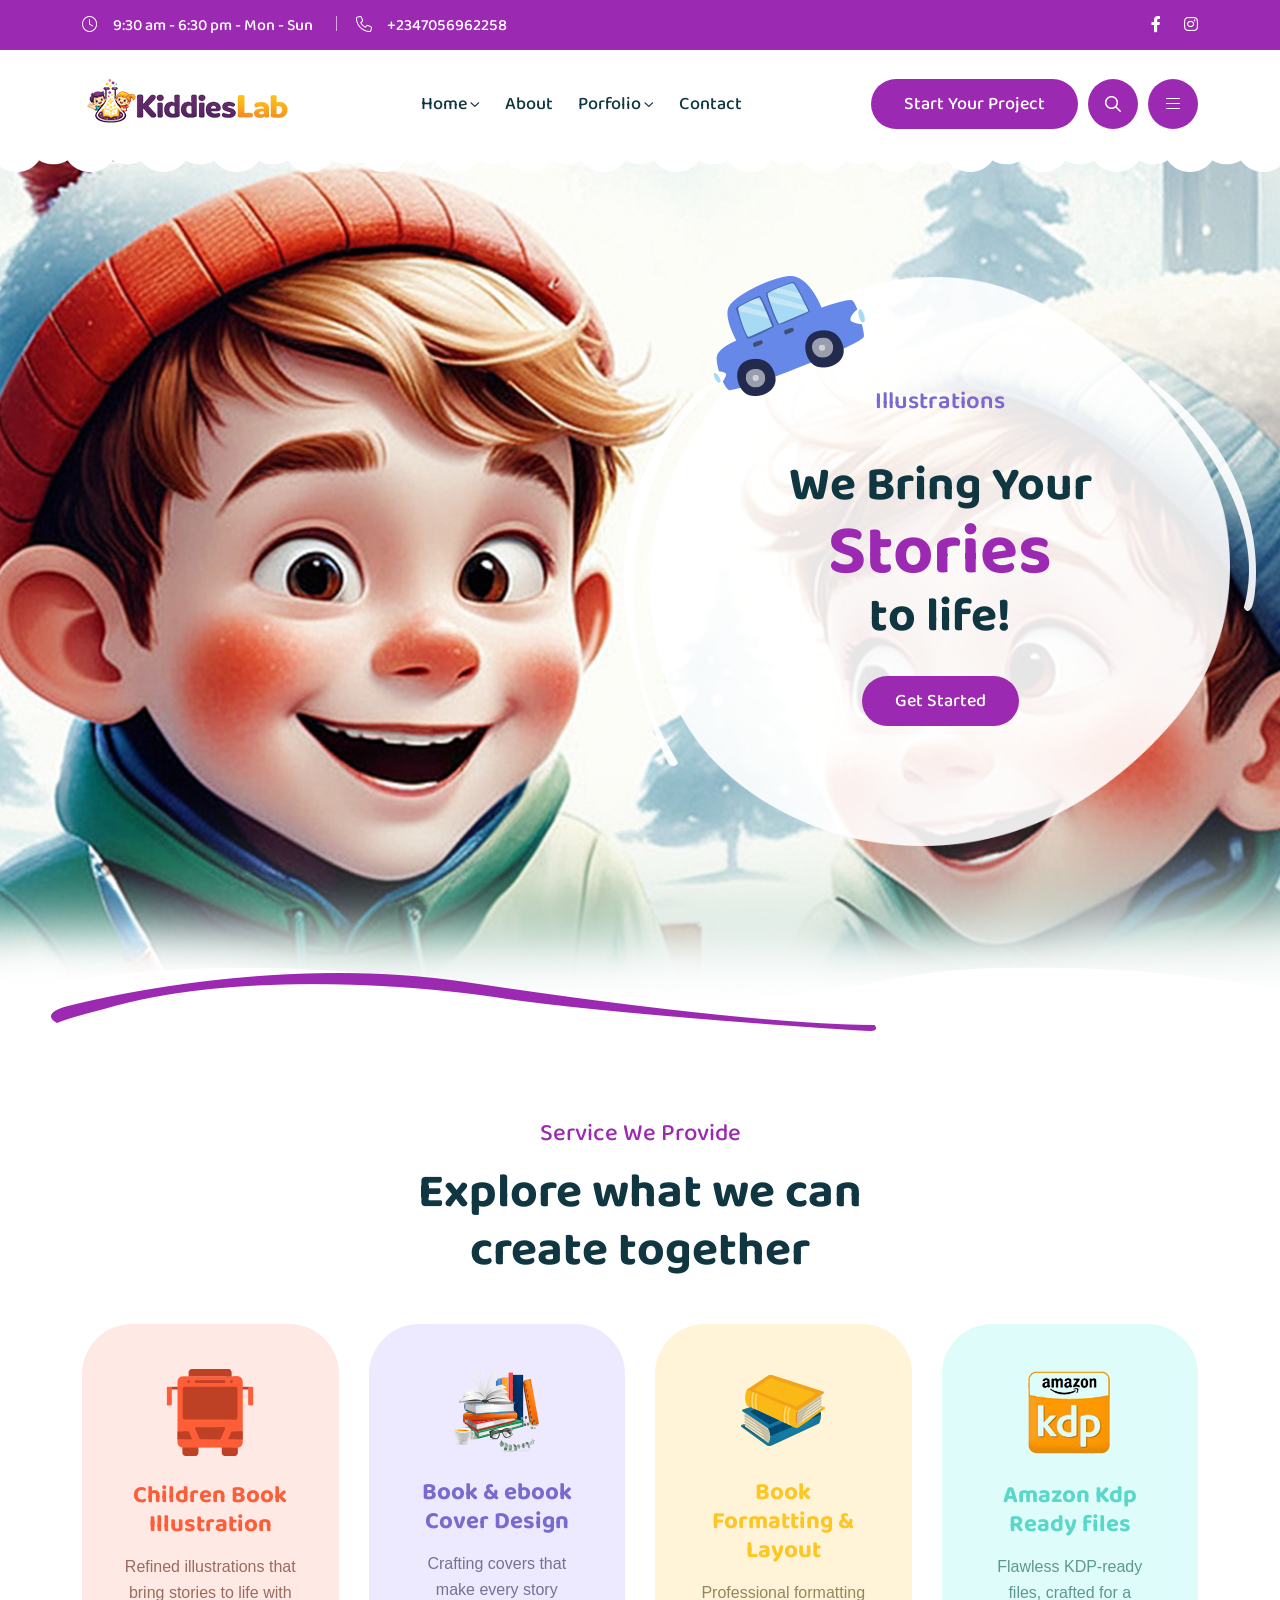
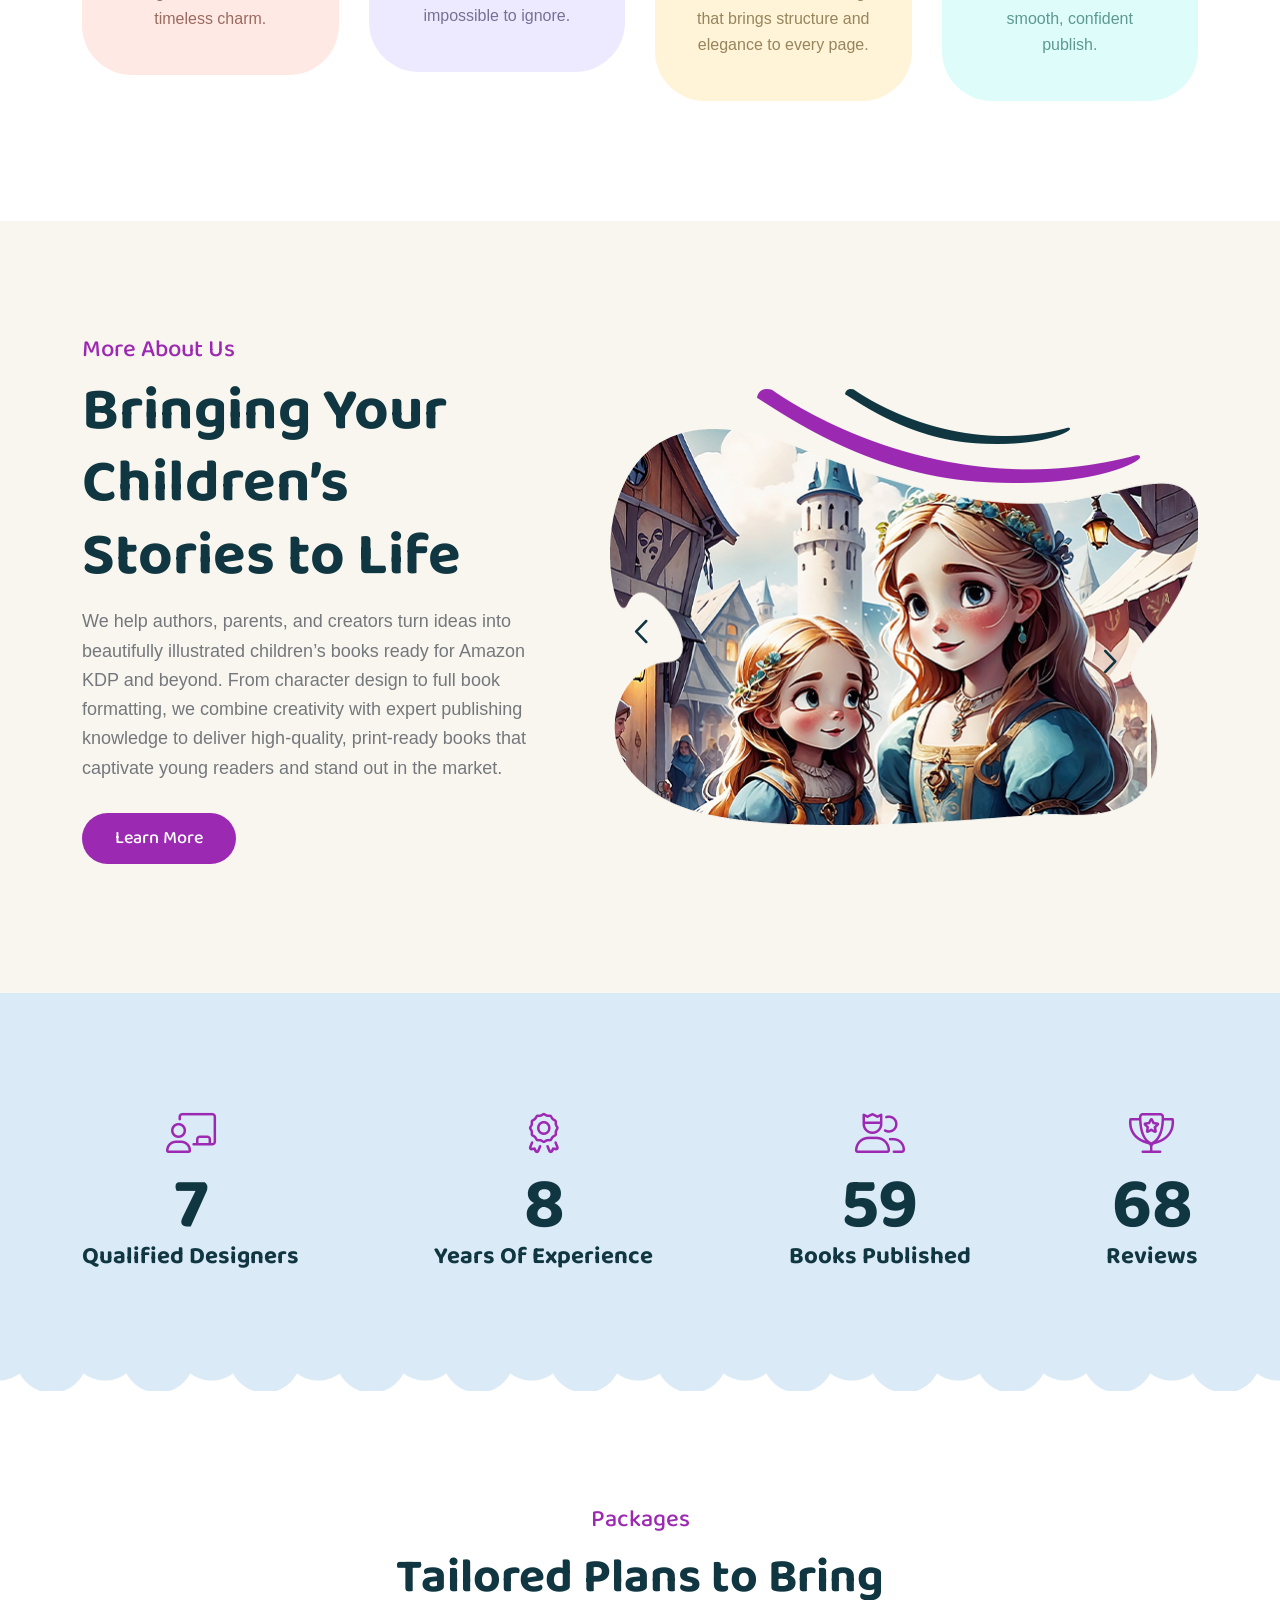
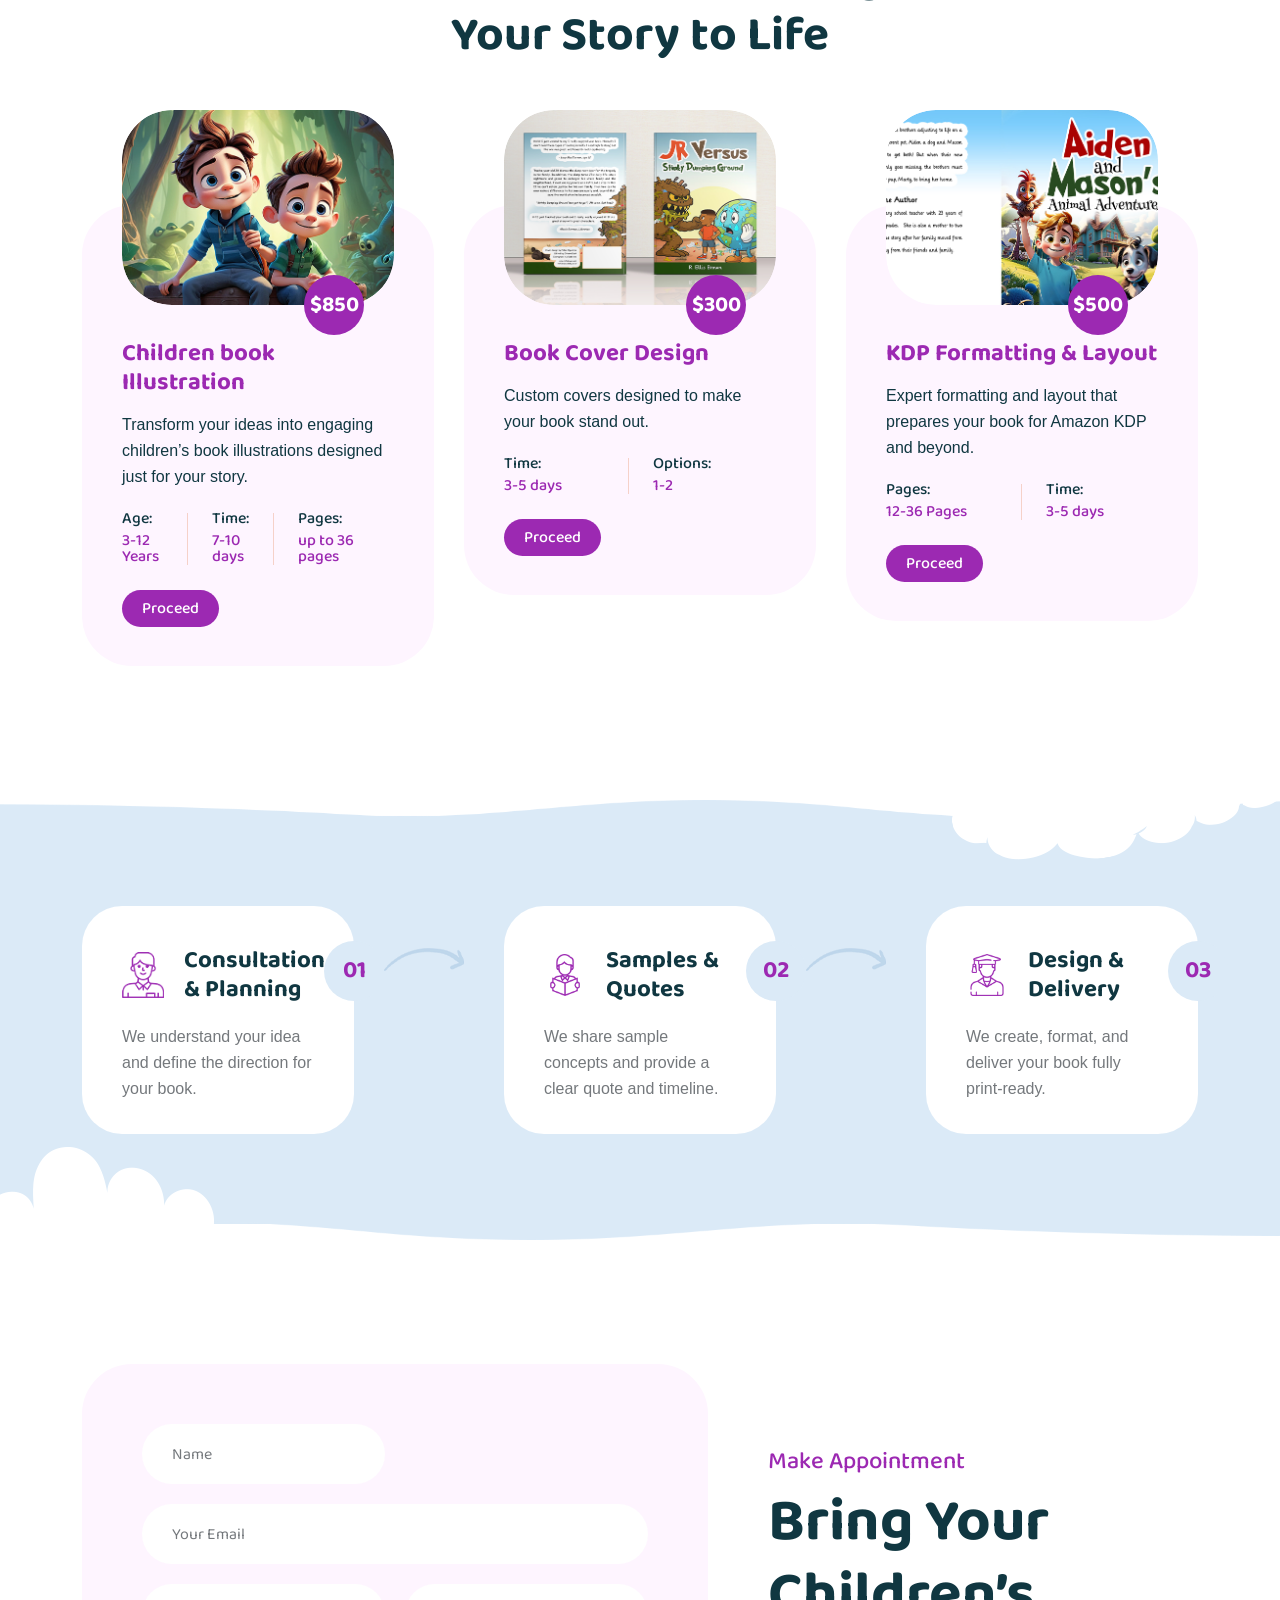
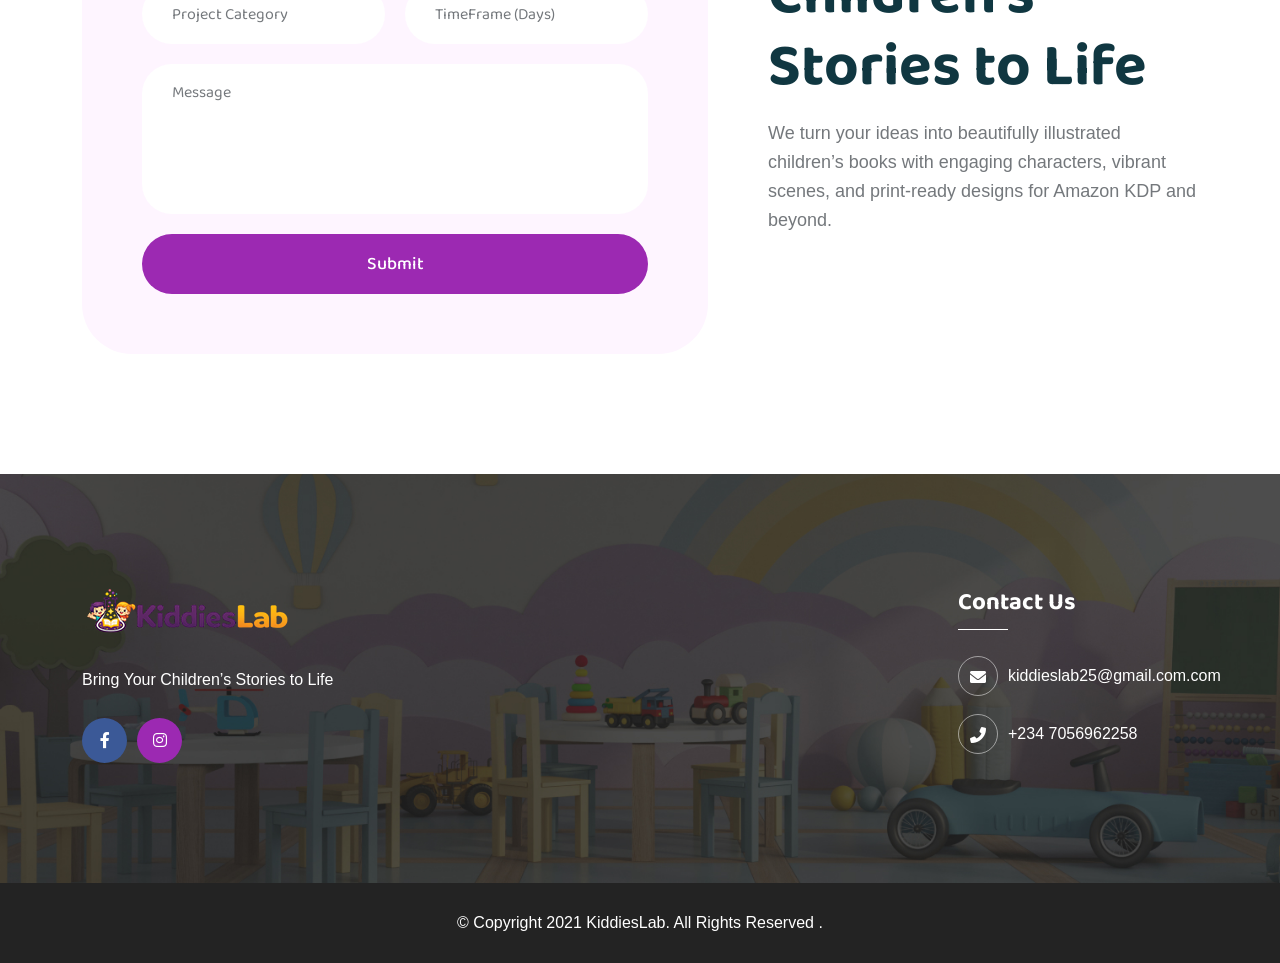
==== commit 3c088636: "Add files via upload" ====
--- a/index.html
+++ b/index.html
@@ -70,9 +70,9 @@
                     </div>
                     <p class="about-text"> We bring your stories to life!</p>
                     <div class="multi-social">
-                        <a href="#"><i class="fab fa-facebook-f"></i></a>
-                        <a href="#"><i class="fab fa-twitter"></i></a>
-                        <a href="#"><i class="fab fa-instagram"></i></a>
+                        <a href="https://www.facebook.com/share/1ELShEv9VH/?mibextid=LQQJ4d"><i class="fab fa-facebook-f"></i></a>
+                     
+                        <a href="https://www.instagram.com/kiddieslab_?igsh=MTBuODVjdjBvNGd0bg%3D%3D&utm_source=qr"><i class="fab fa-instagram"></i></a>
 
                         
                 
@@ -155,9 +155,9 @@
                     <div class="col-auto">
                         <div class="header-social">
                             <ul>
-                                <li><a href="#"><i class="fab fa-facebook-f"></i></a></li>
-                                <li><a href="#"><i class="fab fa-twitter"></i></a></li>
-                                <li><a href="#"><i class="fab fa-instagram"></i></a></li>
+                                <li><a href="https://www.facebook.com/share/1ELShEv9VH/?mibextid=LQQJ4d"><i class="fab fa-facebook-f"></i></a></li>
+                               
+                                <li><a href="https://www.instagram.com/kiddieslab_?igsh=MTBuODVjdjBvNGd0bg%3D%3D&utm_source=qr"><i class="fab fa-instagram"></i></a></li>
                             
                             </ul>
                         </div>
@@ -300,7 +300,7 @@
                             <img src="assets/img/icon/service-1.png" alt="icon">
                         </div>
                         <h2 class="sr-title h4"><a href="gallery.html">Children Book Illustration</a></h2>
-                        <p class="sr-text">ubiquitous models rather than parallel initiatives. Seamlessly reinvent success.</p>
+                        <p class="sr-text">Refined illustrations that bring stories to life with timeless charm.</p>
                     </div>
                 </div>
 
@@ -311,7 +311,7 @@
                             <img src="assets/img/icon/service-2.png" alt="icon">
                         </div>
                         <h2 class="sr-title h4"><a href="gallery.html">Book & ebook Cover Design</a></h2>
-                        <p class="sr-text">ubiquitous models rather than parallel initiatives. Seamlessly reinvent success.</p>
+                        <p class="sr-text">Crafting covers that make every story impossible to ignore.</p>
                     </div>
                 </div>
 
@@ -322,7 +322,7 @@
                             <img src="assets/img/icon/service-3.png" alt="icon">
                         </div>
                         <h2 class="sr-title h4"><a href="gallery.html">Book Formatting & Layout</a></h2>
-                        <p class="sr-text">ubiquitous models rather than parallel initiatives. Seamlessly reinvent success.</p>
+                        <p class="sr-text">Professional formatting that brings structure and elegance to every page.</p>
                     </div>
                 </div>
 
@@ -333,7 +333,7 @@
                             <img src="assets/img/icon/service-4.png" alt="icon">
                         </div>
                         <h2 class="sr-title h4"><a href="gallery.html">Amazon Kdp Ready files</a></h2>
-                        <p class="sr-text">ubiquitous models rather than parallel initiatives. Seamlessly reinvent success.</p>
+                        <p class="sr-text">Flawless KDP-ready files, crafted for a smooth, confident publish.</p>
                     </div>
                 </div>
             </div>
@@ -449,7 +449,7 @@
                 <div class="col-lg-4 col-md-6 wow fadeInUp" data-wow-delay="0.1s">
                     <div class="class-card">
                         <div class="class-img">
-                            <a href="class-details.html"><img src="assets/img/class/class-1.jpg" alt="class"></a>
+                            <a href="gallery.html"><img src="assets/img/class/class-1.jpg" alt="class"></a>
                             <span class="class-fee">$850</span>
                         </div>
                         <div class="class-content">
@@ -479,7 +479,7 @@
                 <div class="col-lg-4 col-md-6 wow fadeInUp" data-wow-delay="0.1s">
                     <div class="class-card">
                         <div class="class-img">
-                            <a href="class-details.html"><img src="assets/img/class/class-2.jpg" alt="class"></a>
+                            <a href="gallery.html"><img src="assets/img/class/class-2.jpg" alt="class"></a>
                             <span class="class-fee">$300</span>
                         </div>
                         <div class="class-content">
@@ -506,7 +506,7 @@
                 <div class="col-lg-4 col-md-6 wow fadeInUp" data-wow-delay="0.1s">
                     <div class="class-card">
                         <div class="class-img">
-                            <a href="class-details.html"><img src="assets/img/class/class-3.jpg" alt="class"></a>
+                            <a href="gallery.html"><img src="assets/img/class/class-3.jpg" alt="class"></a>
                             <span class="class-fee">$500</span>
                         </div>
                         <div class="class-content">
@@ -533,7 +533,7 @@
                 <div class="col-lg-4 col-md-6 wow fadeInUp" data-wow-delay="0.1s">
                     <div class="class-card">
                         <div class="class-img">
-                            <a href="class-details.html"><img src="assets/img/class/class-4.jpg" alt="class"></a>
+                            <a href="gallery.html"><img src="assets/img/class/class-4.jpg" alt="class"></a>
                             <span class="class-fee">$600</span>
                         </div>
                         <div class="class-content">
@@ -716,8 +716,10 @@
                                 </div>
                                 <p class="about-text">Bring Your Children’s Stories to Life</p>
                                 <div class="multi-social">
-                                    <a href="#"><i class="fab fa-facebook-f"></i></a>
-                                    <a href="#"><i class="fab fa-twitter"></i></a>
+                                    <a href="https://www.facebook.com/share/1ELShEv9VH/?mibextid=LQQJ4d"><i class="fab fa-facebook-f"></i></a>
+                                    <a href="https://www.instagram.com/kiddieslab_?igsh=MTBuODVjdjBvNGd0bg%3D%3D&utm_source=qr"><i class="fab fa-instagram"></i></a>
+
+                                    
                             
                                 </div>
                             </div>
@@ -748,7 +750,7 @@
         <div class="footer-copyright">
             <div class="container">
 
-                <p class="copyright">&copy; Copyright 2021 KiddiesLab. All Rights Reserved <a href="https://themeforest.net/user/vecuro_themes"></a>.</p>
+                <p class="copyright">&copy; Copyright 2021 KiddiesLab. All Rights Reserved <a href=""></a>.</p>
             </div>
         </div>
         <div class="shape-mockup movingX d-none d-hd-block" data-top="7%" data-left="5%"><img src="assets/img/icon/f-i-3-1.png" alt="shapes"></div>
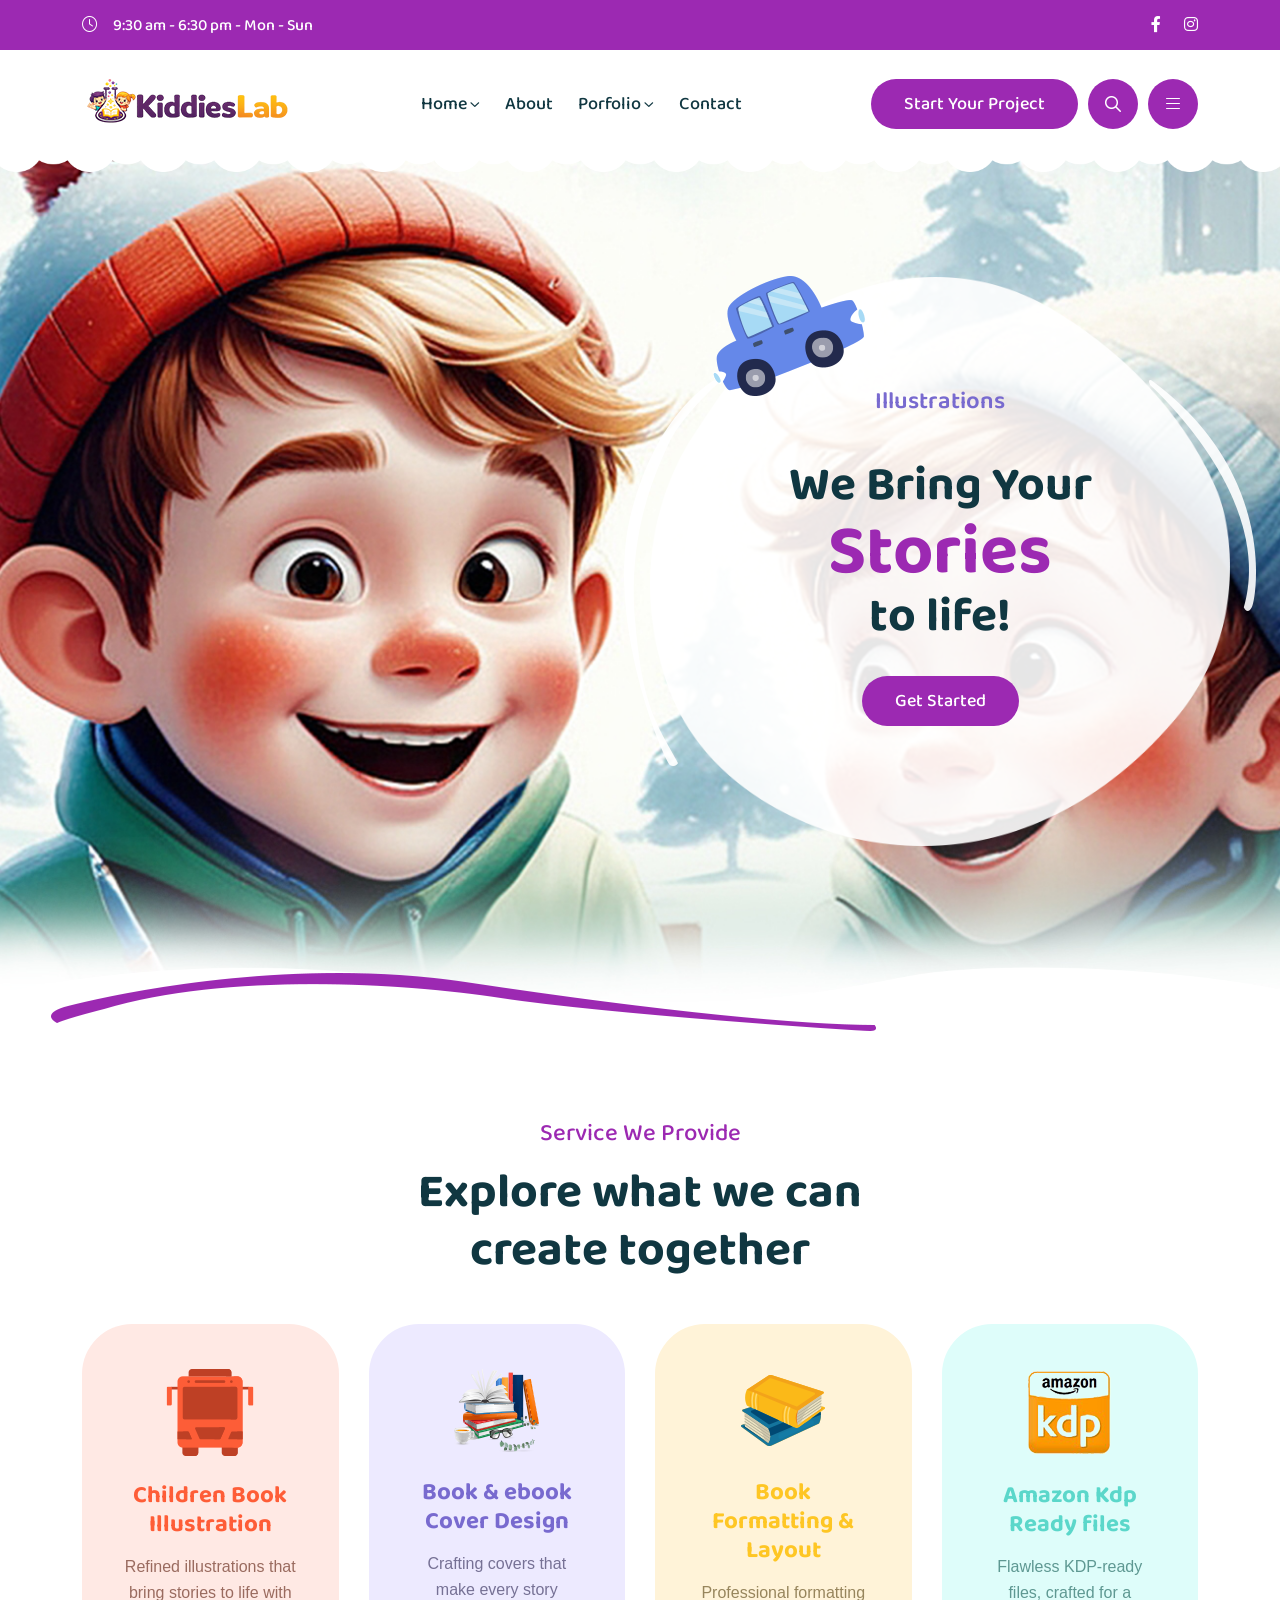
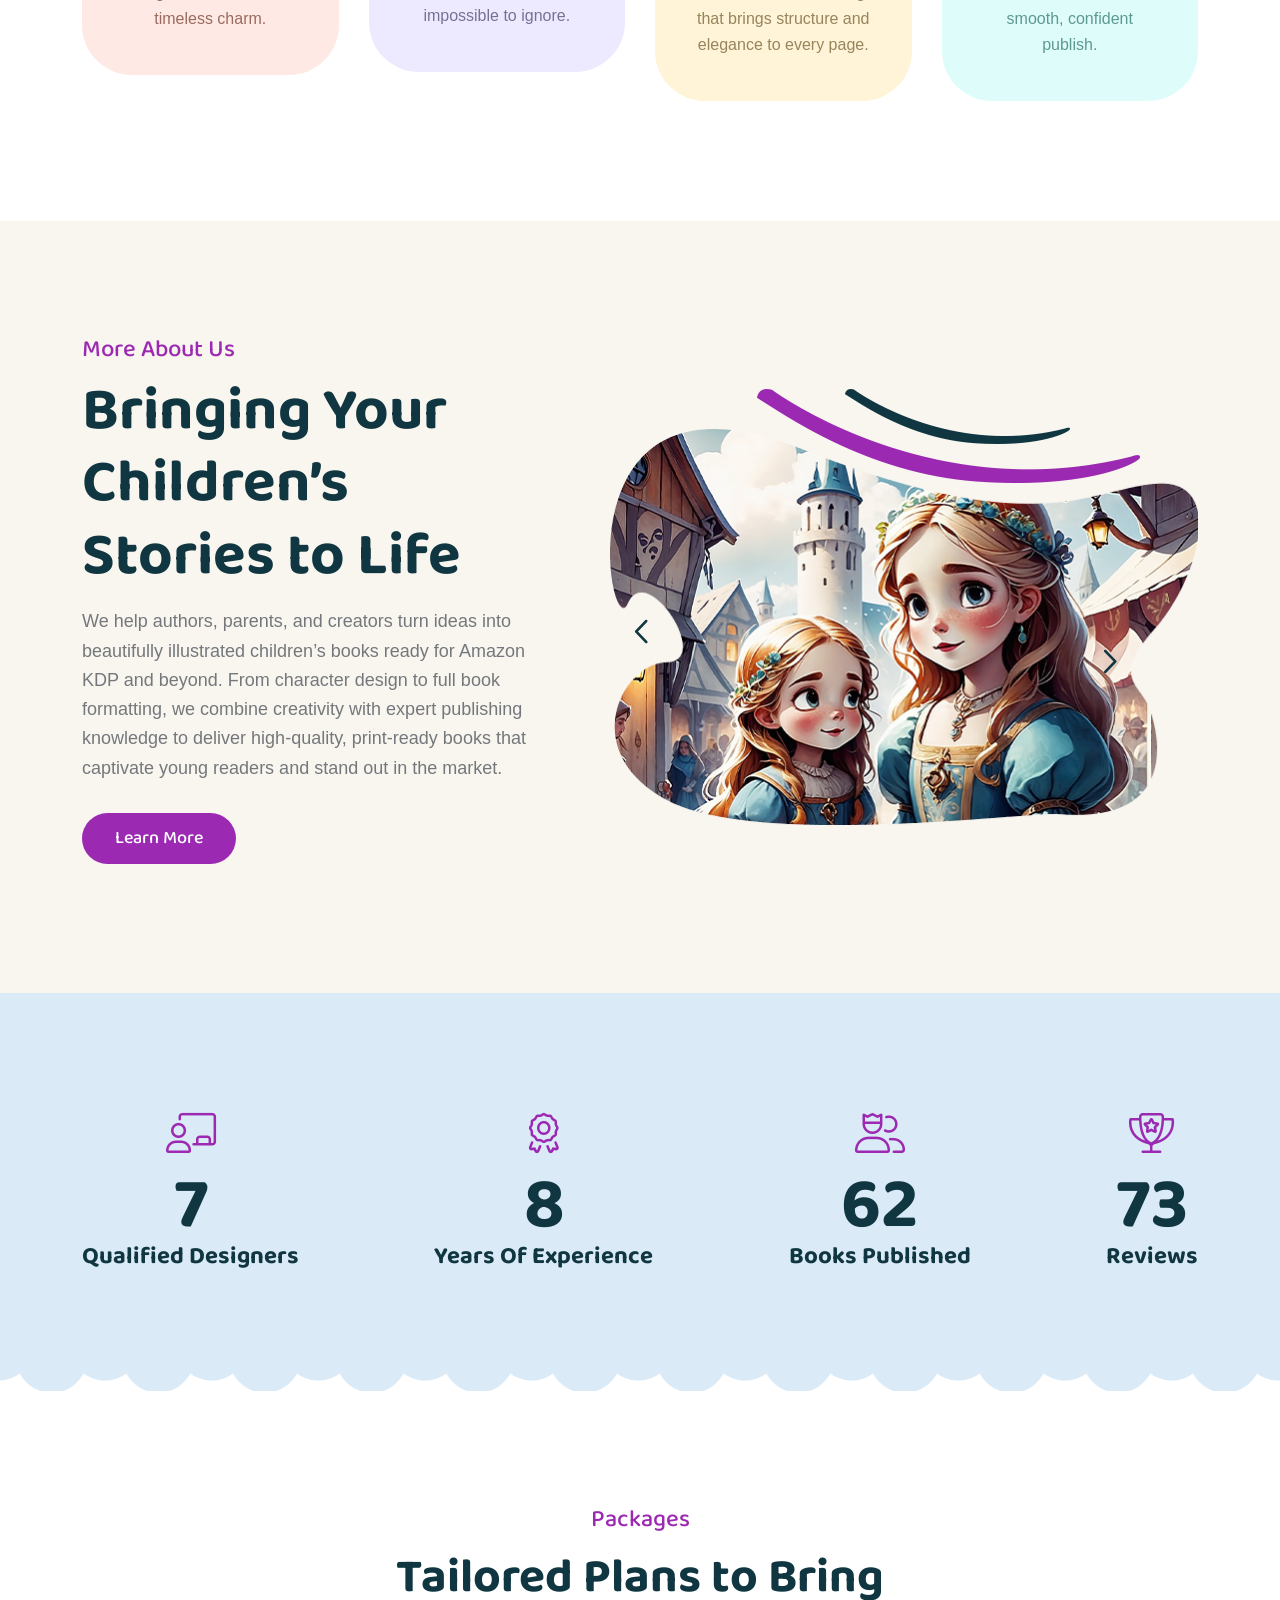
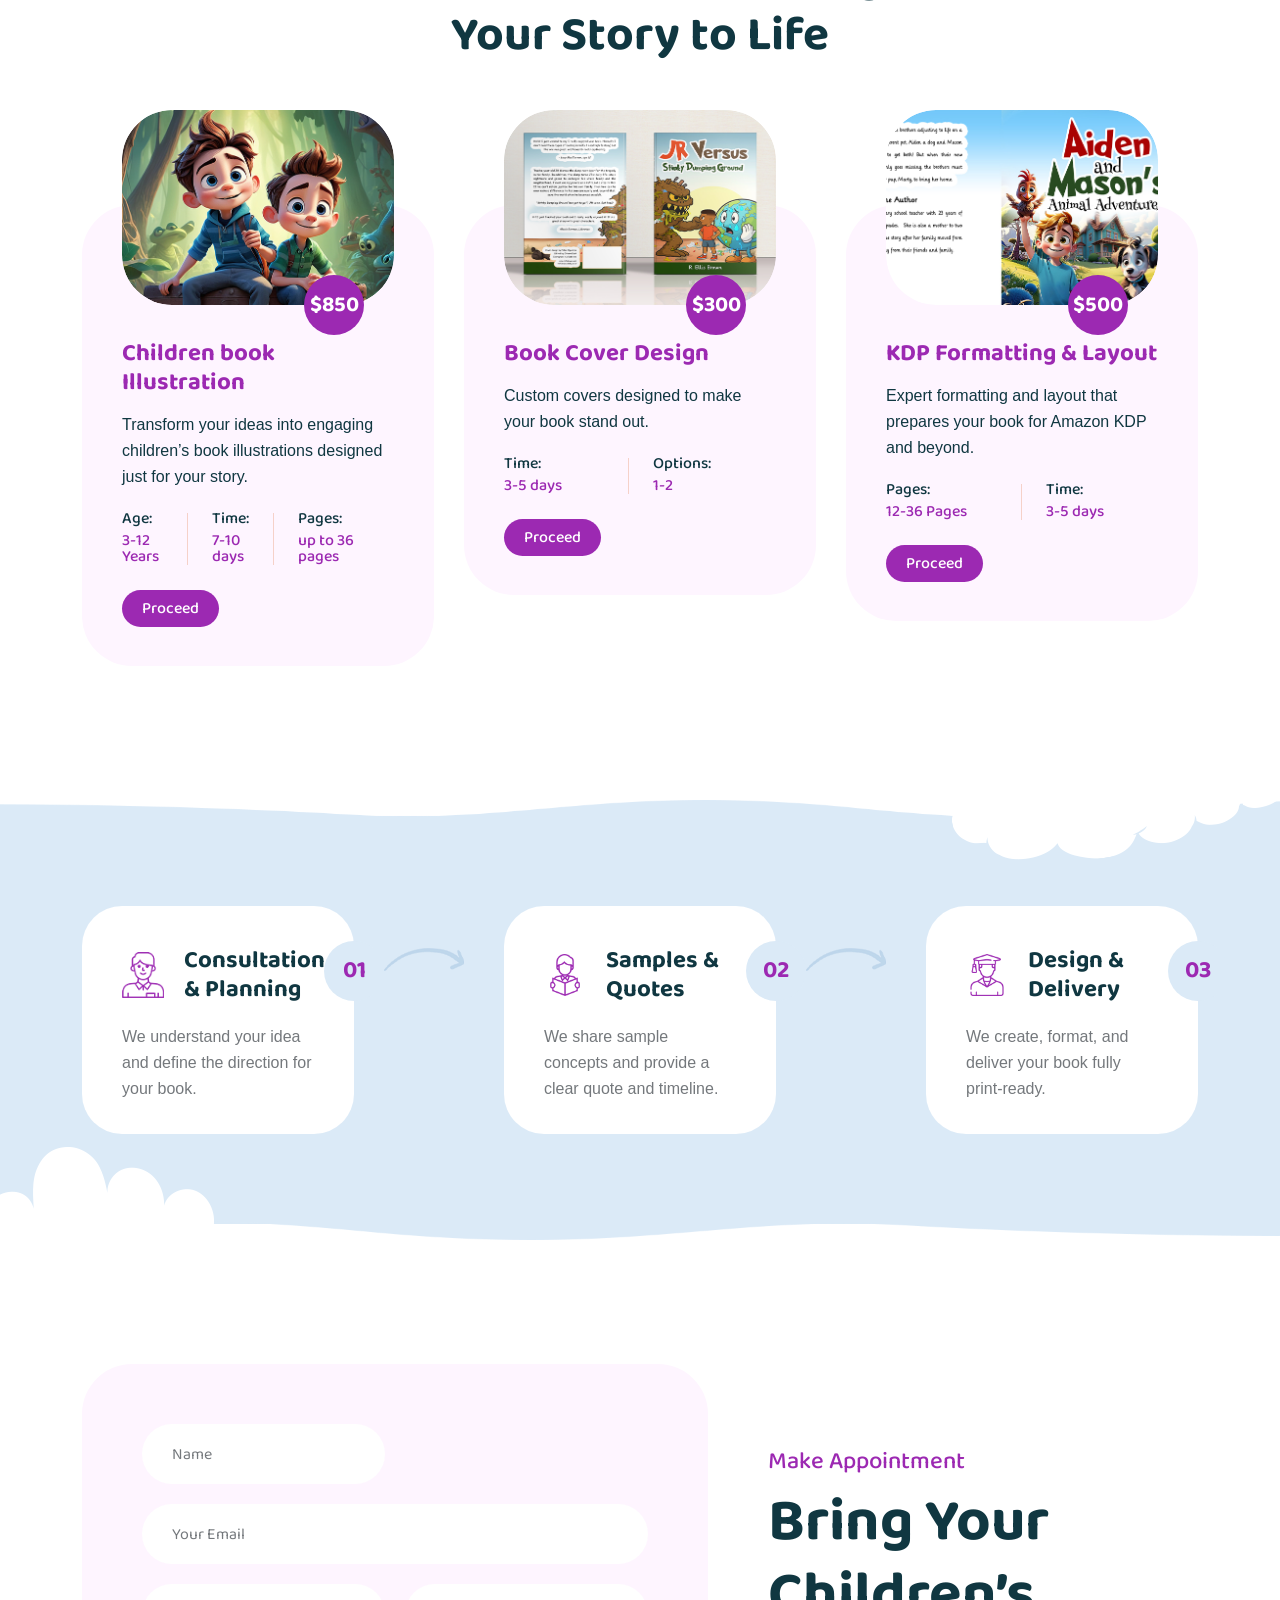
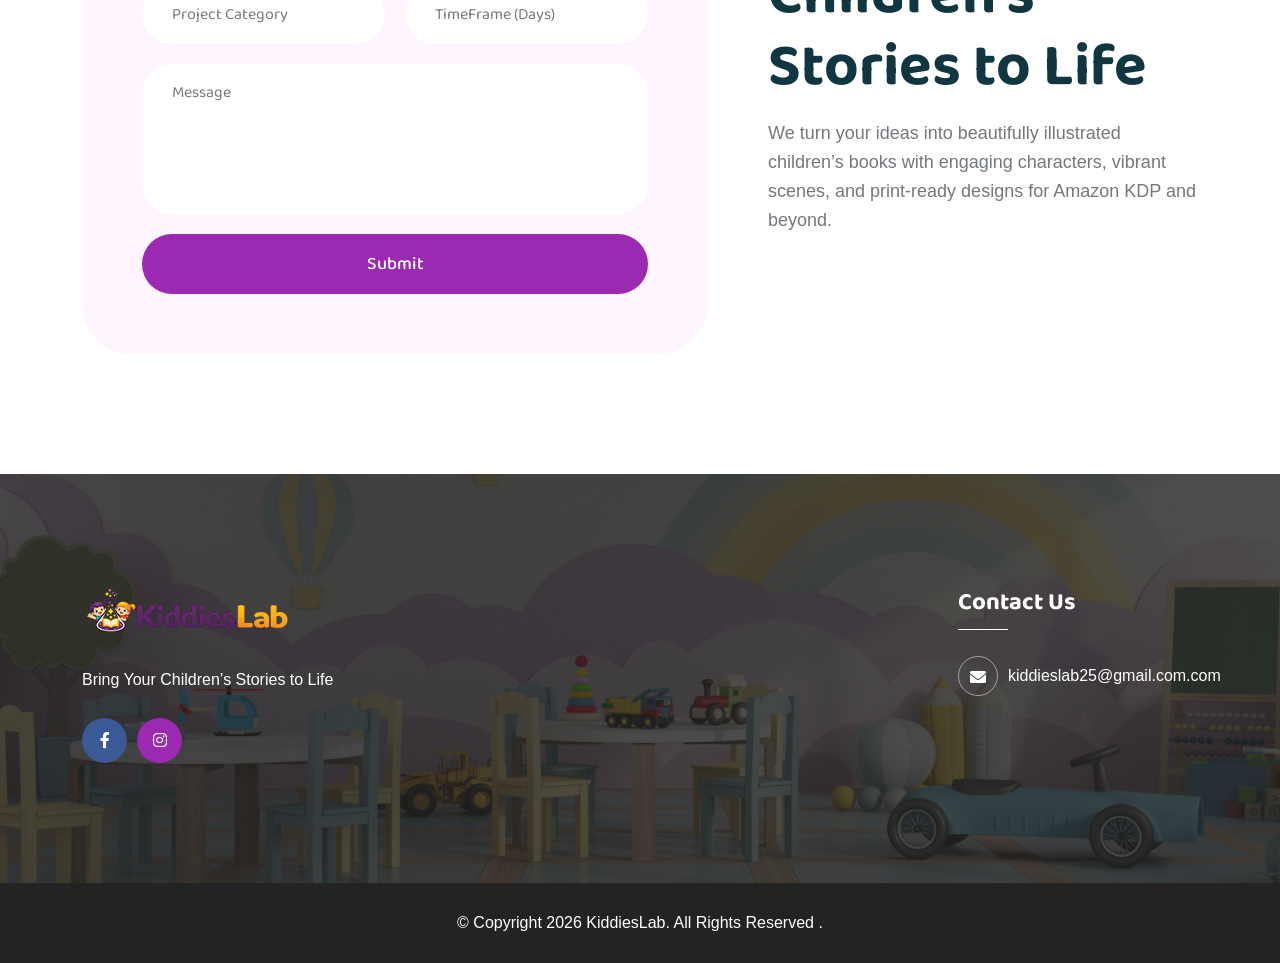
==== commit d26a7807: "Update index.html removed phone number link" ====
--- a/index.html
+++ b/index.html
@@ -41,11 +41,7 @@
 <body>
 
 
-    <!--[if lte IE 9]>
-    	<p class="browserupgrade">You are using an <strong>outdated</strong> browser. Please <a href="https://browsehappy.com/">upgrade your browser</a> to improve your experience and security.</p>
-    <![endif]-->
-
-    <!--************* Code Start From Here ************* -->
+
 
 
     <div class="popup-search-box d-none d-lg-block  ">
@@ -85,9 +81,7 @@
                 <div class="vs-widget-contact">
                     
                     <p class="footer-info"><i class="fas fa-envelope"></i><a href="mailto:kiddieslab25@gmail.com">kiddieslab25@gmail.com</a></p>
-                    <p class="footer-info"><i class="fas fa-phone-alt"></i><a href="https://wa.me/2347056962258" target="_blank">
-                                 +234 7056962258
-                                 </a></p>
+                    
                 </div>
             </div>
 
@@ -147,7 +141,7 @@
                         <div class="header-links">
                             <ul>
                                 <li><i class="fal fa-clock"></i>9:30 am - 6:30 pm - Mon - Sun</li>
-                                <li><i class="fal fa-phone"></i><a href="tel:+25625921589">+2347056962258</a></li>
+                             
                                 <!-- <li><i class="fal fa-map-marker-alt"></i>Hilton Street, New York 215 US</li> --> 
                             </ul>
                         </div>
@@ -681,20 +675,7 @@
 
 
 
-    <!--======== CTA Section 
-    <section class="cta-section bg-smoke-blue space">
-        <div class="container text-center">
-            <div class="title-area mb-35 wow fadeInUp" data-wow-delay="0.1s">
-                <span class="sub-title">Join Our New Session</span>
-                <h2 class="sec-title">Call To Enroll Your Child <br> <a class="text-inherit" href="tel:+25621582222">256 2158 2222</a></h2>
-            </div>
-            <a href="about.html" class="vs-btn wave-btn">Learn More</a>
-        </div>
-        <div class="section-after style-2"><img src="assets/img/shape/main-shape-after.png" alt="shape"></div>
-        <div class="shape-mockup d-none d-hd-block" data-top="0%" data-left="0%"><img src="assets/img/icon/rainbow-cloud.png" alt="shapes"></div>
-        <div class="shape-mockup shapePulse d-none d-hd-block" data-top="40%" data-right="14%"><img src="assets/img/icon/butterfly-4.png" alt="shapes"></div>
-    </section>
-    ========-->
+
 
 
 
@@ -737,9 +718,7 @@
                             <div class="vs-widget-contact">
                               
                                 <p class="footer-info"><i class="fas fa-envelope"></i><a href="mailto:kiddieslab25@gmail.com">kiddieslab25@gmail.com.com</a></p>
-                                <p class="footer-info"><i class="fas fa-phone-alt"></i><a href="https://wa.me/2347056962258" target="_blank">
-                                 +234 7056962258
-                                 </a></p>
+                               
                             </div>
                         </div>
                     </div>
@@ -750,7 +729,7 @@
         <div class="footer-copyright">
             <div class="container">
 
-                <p class="copyright">&copy; Copyright 2021 KiddiesLab. All Rights Reserved <a href=""></a>.</p>
+                <p class="copyright">&copy; Copyright 2026 KiddiesLab. All Rights Reserved <a href=""></a>.</p>
             </div>
         </div>
         <div class="shape-mockup movingX d-none d-hd-block" data-top="7%" data-left="5%"><img src="assets/img/icon/f-i-3-1.png" alt="shapes"></div>
@@ -889,4 +868,4 @@
 
 
 <!-- Mirrored  -->
-</html>+</html>
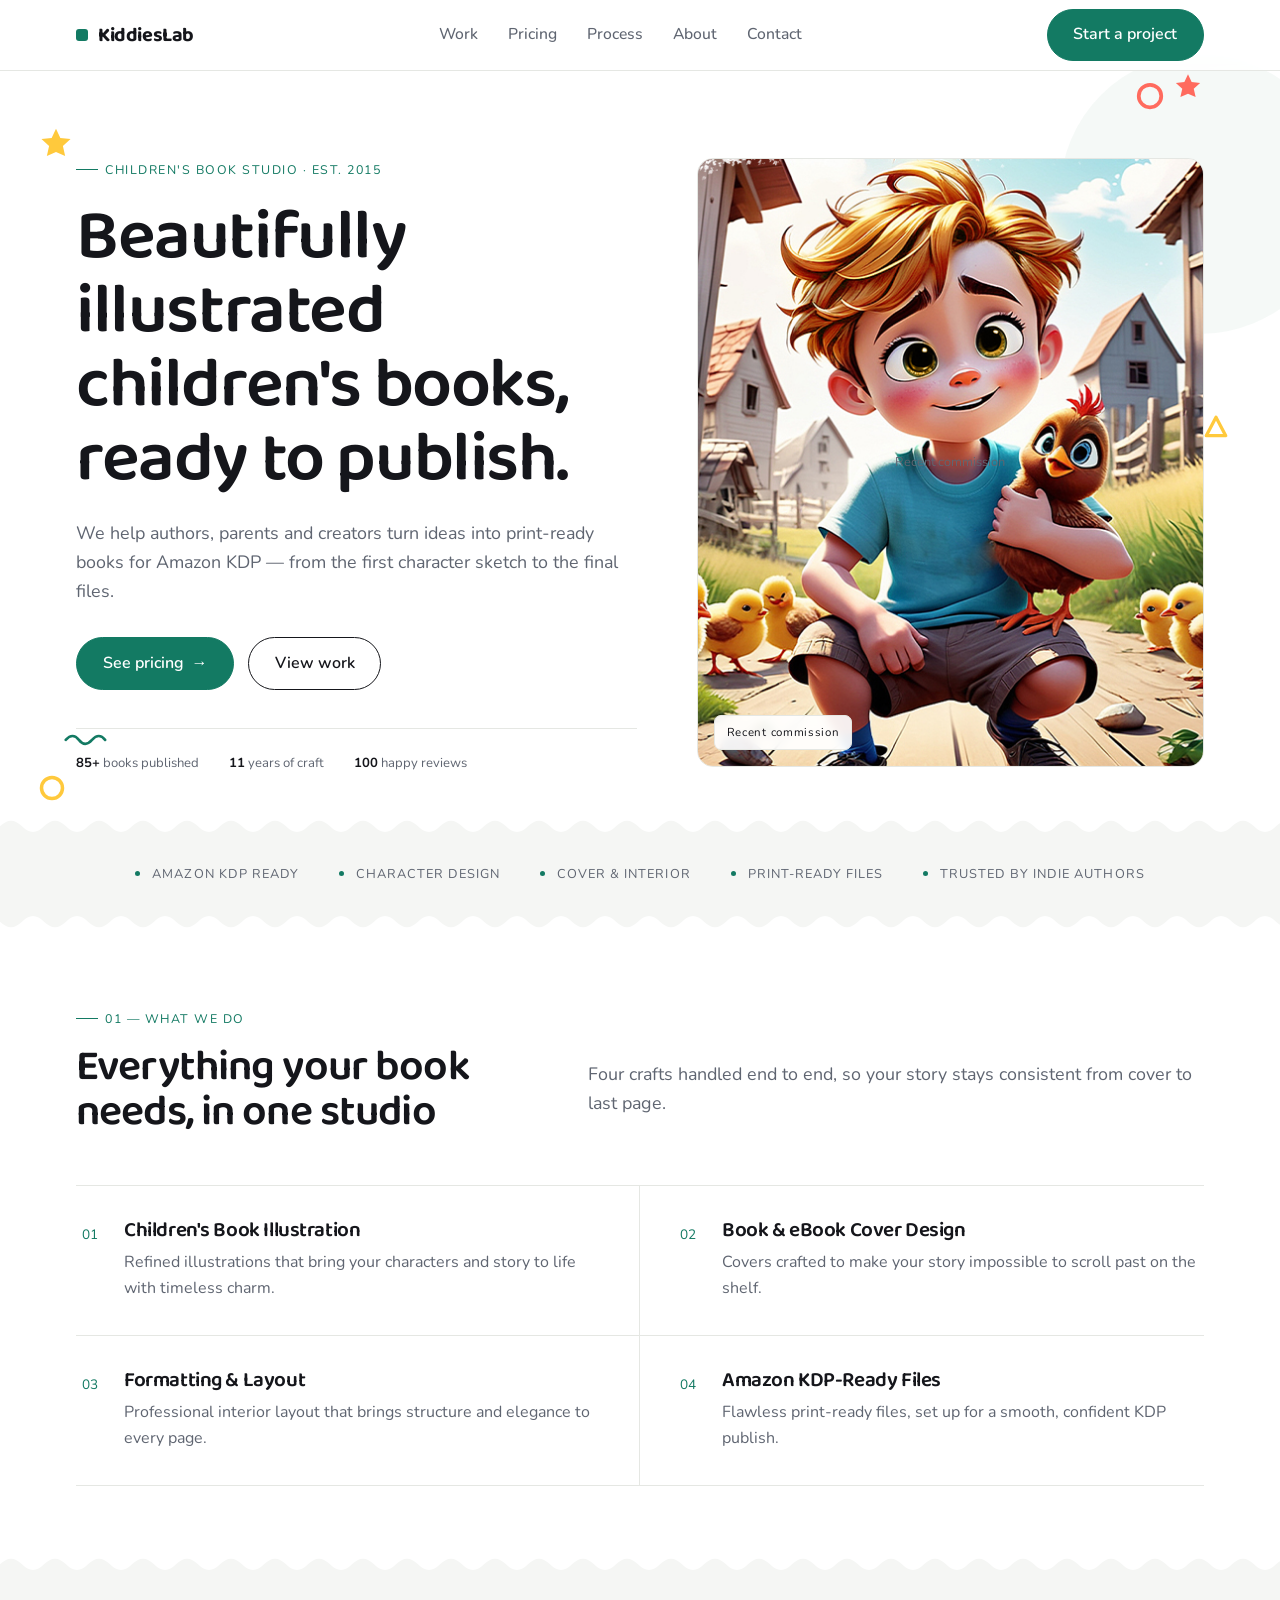
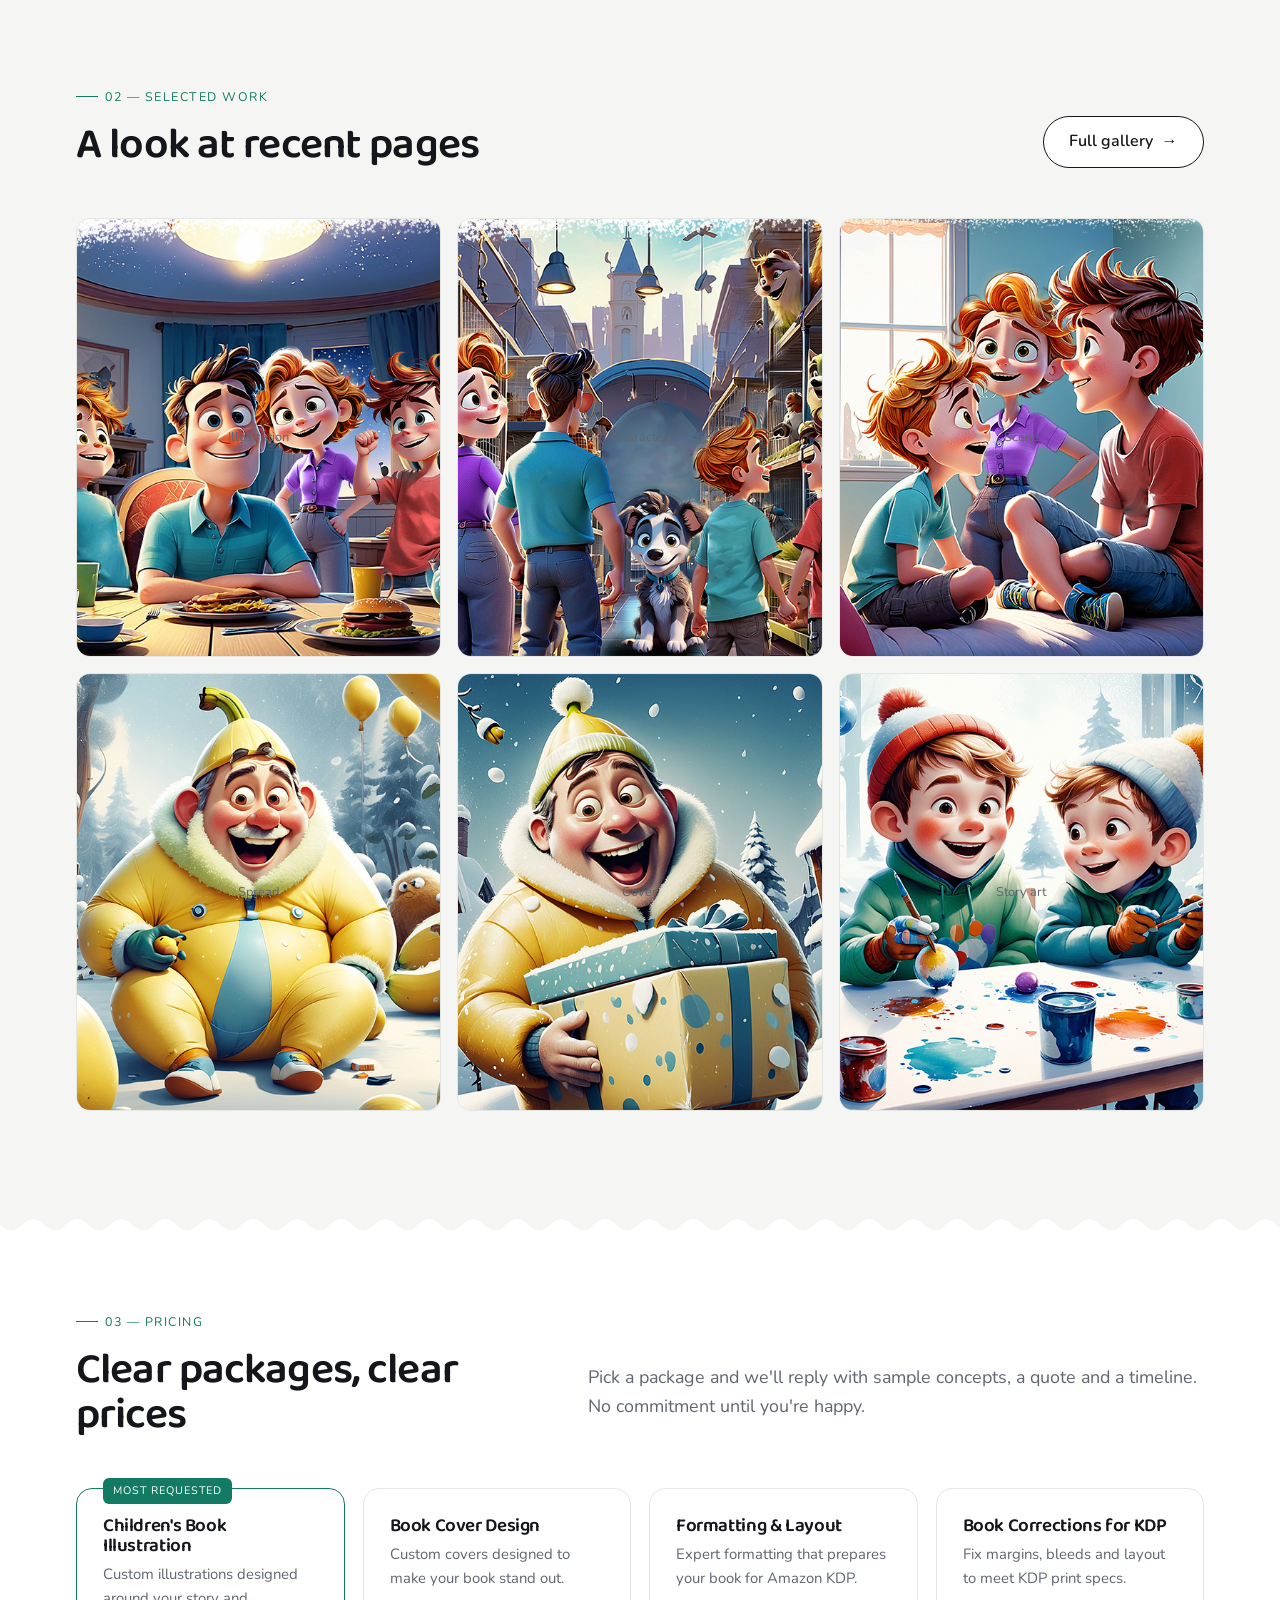
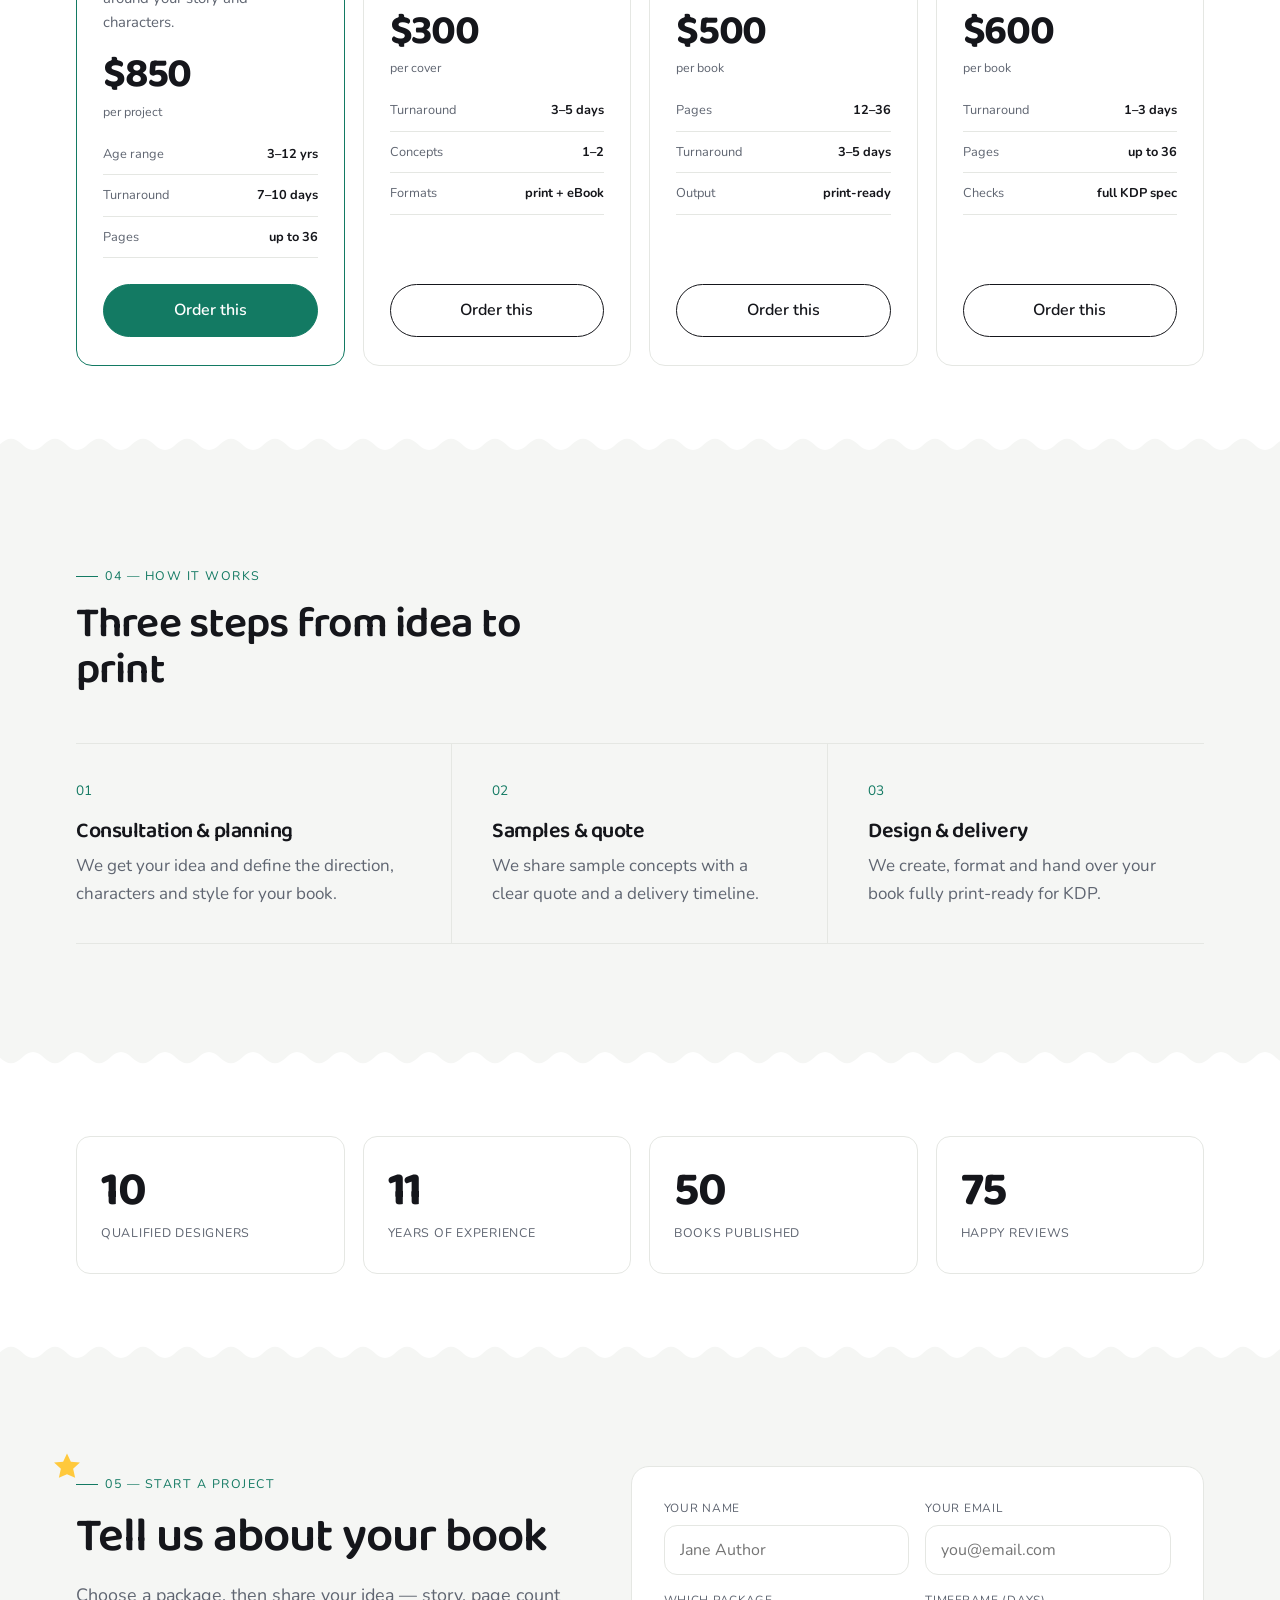
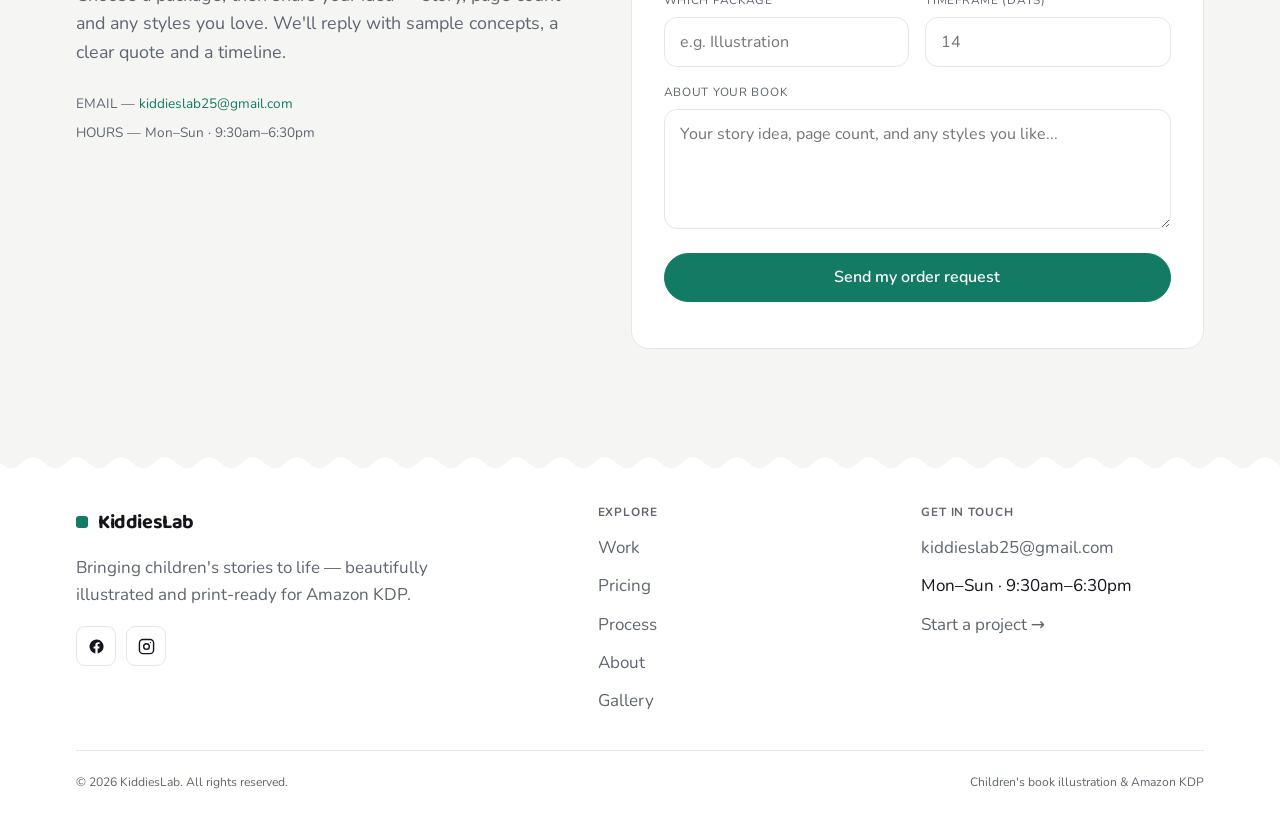
==== commit 1ffdb3d8: "ASSISTED BY CLAUDE" ====
--- a/index.html
+++ b/index.html
@@ -1,871 +1,547 @@
-<!doctype html>
-<html class="no-js" lang="zxx">
-
-
-<!-- Mirrored and edited by OGUNDIPE PETER -->
-
-<head>
-    <meta charset="utf-8">
-    <meta http-equiv="x-ua-compatible" content="ie=edge">
-    <title>KiddiesLab - Children &amp; Book Illustration</title>
-    <meta name="author" content="kiddiesLab">
-    <meta name="description" content="KiddiesLab - Children Book Illustration">
-    <meta name="keywords" content="KiddiesLab - Children Book Illustration" >
-    <meta name="robots" content="INDEX,FOLLOW">
-
-    <!-- Mobile Specific Metas -->
-    <meta name="viewport" content="width=device-width, initial-scale=1, shrink-to-fit=no">
-
-    <!-- Favicons - Place favicon.ico in the root directory -->
-    <link rel="shortcut icon" href="assets/img/favicon.png" type="image/x-icon">
-    <link rel="icon" href="assets/img/favicon.png" type="image/x-icon">
-
-    <!--==============================
-	    All CSS File
-	============================== -->
-    <!-- Google Fonts-->
-    <link href="https://fonts.googleapis.com/css2?family=Baloo+2:wght@400;500;600;700;800&amp;family=Catamaran:wght@100;200;300;400;500;600;700;800;900&amp;display=swap" rel="stylesheet">
-    <!-- Bootstrap -->
-    <link rel="stylesheet" href="assets/css/bootstrap.min.css">
-    <!-- Fontawesome Icon -->
-    <link rel="stylesheet" href="assets/css/fontawesome.min.css">
-    <!-- Magnific Popup -->
-    <link rel="stylesheet" href="assets/css/magnific-popup.min.css">
-    <!-- Slick Slider -->
-    <link rel="stylesheet" href="assets/css/slick.min.css">
-    <!-- Theme Custom CSS -->
-    <link rel="stylesheet" href="assets/css/style.css">
-
-</head>
-
-<body>
-
-
-
-
-
-    <div class="popup-search-box d-none d-lg-block  ">
-        <button class="searchClose border-theme text-theme"><i class="fal fa-times"></i></button>
-        <form action="#">
-            <input type="text" class="border-theme" placeholder="What are you looking for">
-            <button type="submit"><i class="fal fa-search"></i></button>
-        </form>
-    </div>
-
-
-    <!-- Side menu start -->
-    <div class="sidemenu-wrapper">
-        <div class="sidemenu-content">
-            <button class="closeButton sideMenuCls"><i class="far fa-times"></i></button>
-            <div class="widget footer-widget">
-                <div class="vs-widget-about">
-                    <div class="about-logo">
-                        <a href="index.html">
-                            <img src="assets/img/logo-01.png" alt="KidiesLab">
-                        </a>
-                    </div>
-                    <p class="about-text"> We bring your stories to life!</p>
-                    <div class="multi-social">
-                        <a href="https://www.facebook.com/share/1ELShEv9VH/?mibextid=LQQJ4d"><i class="fab fa-facebook-f"></i></a>
-                     
-                        <a href="https://www.instagram.com/kiddieslab_?igsh=MTBuODVjdjBvNGd0bg%3D%3D&utm_source=qr"><i class="fab fa-instagram"></i></a>
-
-                        
-                
-                    </div>
-                </div>
-            </div>
-
-            <div class="widget footer-widget">
-                <h3 class="widget_title">Contact Us</h3>
-                <div class="vs-widget-contact">
-                    
-                    <p class="footer-info"><i class="fas fa-envelope"></i><a href="mailto:kiddieslab25@gmail.com">kiddieslab25@gmail.com</a></p>
-                    
-                </div>
-            </div>
-
-            
-        </div>
-    </div>
-    <!-- Side menu end -->
-
-
-    
-    <!--vs-mobile-menu start-->
-    <div class="vs-menu-wrapper">
-        <div class="vs-menu-area">
-            <button class="vs-menu-toggle"><i class="fal fa-times"></i></button>
-            <div class="mobile-logo">
-                <a href="index.html"><img src="assets/img/logo-01.png" alt="logo"></a>
-            </div>
-            <div class="vs-mobile-menu">
-                <ul>
-                    <li class="menu-item-has-children">
-                        <a href="index.html">Home</a>
-                        <ul class="sub-menu">
-                            <li><a href="index.html">Home</a></li>
-                      
-                        </ul>
-                    </li>
-        
-                    <li><a href="about.html">About</a></li>
-                    <li class="menu-item-has-children">
-                        <a href="#">Portfolio</a>
-                        <ul class="sub-menu">
-                           <li><a href="gallery.html">Gallery</a></li>
-                            
-                        </ul>
-                    </li>
-                 
-                    <li>
-                        <a href="contact.html">Contact</a>
-                    </li>
-                </ul>
-            </div>
-            <!-- Menu Will Append With Javascript -->
-        </div>
-    </div>
-    <!--vs-mobile-menu end-->
-
-
-    
-
-    <!--======== Header ========-->
-    <header class="vs-header">
-        <!--header-top-wrapper start-->
-        <div class="header-top-area d-none d-lg-block">
-            <div class="container">
-                <div class="row align-items-center justify-content-between">
-                    <div class="col-auto">
-                        <div class="header-links">
-                            <ul>
-                                <li><i class="fal fa-clock"></i>9:30 am - 6:30 pm - Mon - Sun</li>
-                             
-                                <!-- <li><i class="fal fa-map-marker-alt"></i>Hilton Street, New York 215 US</li> --> 
-                            </ul>
-                        </div>
-                    </div>
-                    <div class="col-auto">
-                        <div class="header-social">
-                            <ul>
-                                <li><a href="https://www.facebook.com/share/1ELShEv9VH/?mibextid=LQQJ4d"><i class="fab fa-facebook-f"></i></a></li>
-                               
-                                <li><a href="https://www.instagram.com/kiddieslab_?igsh=MTBuODVjdjBvNGd0bg%3D%3D&utm_source=qr"><i class="fab fa-instagram"></i></a></li>
-                            
-                            </ul>
-                        </div>
-                    </div>
-                </div>
-            </div>
-        </div>
-        <!--header-top-wrapper end-->
-
-        <!--vs-main-menu-wrapper start-->
-        <div class="sticky-wrapper">
-            <div class="sticky-active">
-                <div class="header-menu-area">
-                    <div class="container position-relative">
-                        <div class="row gx-20 align-items-center justify-content-between">
-                            <div class="col-auto">
-                                <div class="header-logo">
-                                    <a href="index.html">
-                                        <img src="assets/img/logo-01.png" alt="logo">
-                                    </a>
-                                </div>
-                            </div>
-                            <div class="col-auto">
-                                <nav class="main-menu menu-style1 d-none d-lg-inline-block">
-                                    <ul>
-                                        <li class="menu-item-has-children">
-                                            <a href="index.html">Home</a>
-                                            <ul class="sub-menu">
-                                                <li><a href="index.html">Home</a></li>
-                                            </ul>
-                                        </li>
-
-                                      
-
-                                        <li><a href="about.html">About</a></li>
-                                        <li class="menu-item-has-children">
-                                            <a href="#">Porfolio</a>
-                                            <ul class="sub-menu">
-                                                <li class="menu-item-has-children">
-                                        
-                                                </li>
-                                               
-                                                <li><a href="gallery.html">Gallery</a></li>
-                                               
-                                            </ul>
-                                        </li>
-
-                                      
-
-                                        <li>
-                                            <a href="contact.html">Contact</a>
-                                        </li>
-                                    </ul>
-                                </nav>
-                                <button type="button" class="vs-menu-toggle d-block d-lg-none"><i class="far fa-bars"></i> Menu</button>
-                            </div>
-                            <div class="col-auto d-none d-xl-block">
-                                <div class="header-button">
-                                    <a href="contact.html" class="vs-btn wave-btn">Start Your Project</a>
-                                    <button type="button" class="searchBoxToggler icon-btn"><i class="far fa-search"></i></button>
-                                    <button type="button" class="sideMenuToggler icon-btn"><i class="fal fa-bars"></i></button>
-                                </div>
-                            </div>
-                        </div>
-                    </div>
-                </div>
-            </div>
-        </div>
-        <!--vs-main-menu-wrapper end-->
-    </header>
-    <!--======== / Header ========-->
-    
-
-    <!--======== Hero Section ========-->
-    <section class="vs-hero-wrapper position-relative">
-        <div class="section-before">
-            <img src="assets/img/shape/header-after.png" alt="shape">
-        </div>
-        <div class="section-after d-none d-md-block">
-            <img src="assets/img/shape/hero-after.png" alt="shape">
-        </div>
-        <div class="hero-slider1 vs-carousel" data-slide-show="1" data-md-slide-show="1" data-fade="true">
-
-
-            <!-- Single Slide -->
-            <div class="vs-hero-inner">
-                <div class="vs-hero-bg" data-bg-src="assets/img/bg/hero1-1.jpg"></div>
-                <div class="hero-content" data-bg-src="assets/img/shape/hcontent-bg.png">
-                    <img class="con-before" data-ani="slideinleft" data-ani-delay="0.2s" src="assets/img/shape/hero-con-before.png" alt="shape">
-                    <img class="con-after" data-ani="slideinright" data-ani-delay="0.2s" src="assets/img/shape/hero-con-after.png" alt="shape">
-                    <img class="car" data-ani="slidetopleft" data-ani-delay="0.4s" src="assets/img/icon/car.png" alt="icon">
-                    <div class="hero-text" data-ani="slideinup" data-ani-delay="0s">
-                        <span>Illustrations</span>
-                        
-                    </div>
-                    <h1 class="hero-title text-title mb-30" data-ani="slideinup" data-ani-delay="0.2s">We Bring Your <span class="focus text-theme">Stories</span> to life!</h1>
-                    <a href="contact.html" class="vs-btn wave-btn" data-ani="slideinup" data-ani-delay="0.4s">Get Started</a>
-                </div>
-            </div>
-
-            <!--  Slide 1-->
-            <div class="vs-hero-inner">
-                <div class="vs-hero-bg" data-bg-src="assets/img/bg/hero1-2.jpg"></div>
-                <div class="hero-content" data-bg-src="assets/img/shape/hcontent-bg.png">
-                    <img class="con-before" data-ani="slideinleft" data-ani-delay="0.2s" src="assets/img/shape/hero-con-before.png" alt="shape">
-                    <img class="con-after" data-ani="slideinright" data-ani-delay="0.2s" src="assets/img/shape/hero-con-after.png" alt="shape">
-                    <img class="car" data-ani="slidetopleft" data-ani-delay="0.4s" src="assets/img/icon/car.png" alt="icon">
-                    <div class="hero-text" data-ani="slideinup" data-ani-delay="0s">
-                        <span>KDP Ready</span>
-                    
-                    </div>
-                    <h1 class="hero-title text-title mb-30" data-ani="slideinup" data-ani-delay="0.2s">We deliver <span class="focus text-theme">Print ready</span> start with us!</h1>
-                    <a href="contact.html" class="vs-btn wave-btn" data-ani="slideinup" data-ani-delay="0.4s">Get Started</a>
-                </div>
-            </div>
-            
-            </div>
-        </div>
-    </section>
-    <!--======== / Hero Section ========-->
-
-    <!--======== Service Section ========-->
-    <section class="service-section space">
-        <div class="container">
-            <div class="row text-center justify-content-center wow fadeInUp" data-wow-delay="0.1s">
-                <div class="col-xl-6 col-lg-7 col-md-8 col-sm-9">
-                    <div class="title-area">
-                        <span class="sub-title">Service We Provide</span>
-                        <h2 class="sec-title">Explore what we can create together</h2>
-                    </div>
-                </div>
-            </div>
-
-            <div class="row gy-30">
-
-                <!-- Single item -->
-                <div class="col-lg-3 col-md-6 service-card wow fadeInUp" data-wow-delay="0.1s">
-                    <div class="service-card-inner">
-                        <div class="sr-icon">
-                            <img src="assets/img/icon/service-1.png" alt="icon">
-                        </div>
-                        <h2 class="sr-title h4"><a href="gallery.html">Children Book Illustration</a></h2>
-                        <p class="sr-text">Refined illustrations that bring stories to life with timeless charm.</p>
-                    </div>
-                </div>
-
-                <!-- Single item -->
-                <div class="col-lg-3 col-md-6 service-card wow fadeInUp" data-wow-delay="0.1s">
-                    <div class="service-card-inner">
-                        <div class="sr-icon">
-                            <img src="assets/img/icon/service-2.png" alt="icon">
-                        </div>
-                        <h2 class="sr-title h4"><a href="gallery.html">Book & ebook Cover Design</a></h2>
-                        <p class="sr-text">Crafting covers that make every story impossible to ignore.</p>
-                    </div>
-                </div>
-
-                <!-- Single item -->
-                <div class="col-lg-3 col-md-6 service-card wow fadeInUp" data-wow-delay="0.1s">
-                    <div class="service-card-inner">
-                        <div class="sr-icon">
-                            <img src="assets/img/icon/service-3.png" alt="icon">
-                        </div>
-                        <h2 class="sr-title h4"><a href="gallery.html">Book Formatting & Layout</a></h2>
-                        <p class="sr-text">Professional formatting that brings structure and elegance to every page.</p>
-                    </div>
-                </div>
-
-                <!-- Single item -->
-                <div class="col-lg-3 col-md-6 service-card wow fadeInUp" data-wow-delay="0.1s">
-                    <div class="service-card-inner">
-                        <div class="sr-icon">
-                            <img src="assets/img/icon/service-4.png" alt="icon">
-                        </div>
-                        <h2 class="sr-title h4"><a href="gallery.html">Amazon Kdp Ready files</a></h2>
-                        <p class="sr-text">Flawless KDP-ready files, crafted for a smooth, confident publish.</p>
-                    </div>
-                </div>
-            </div>
-
-        </div>
-        <div class="shape-mockup z-index-3 d-none d-xl-block" data-top="-4%" data-left="4%"><img src="assets/img/shape/service-line.png" alt="shapes"></div>
-        <div class="shape-mockup shapePulse z-index-negative d-none d-xl-block" data-top="27%" data-left="9%"><img src="assets/img/icon/lolypop.png" alt="shapes"></div>
-        <div class="shape-mockup shapePulse rotate z-index-negative" data-top="19%" data-right="21%"><img src="assets/img/icon/star-sm.png" alt="shapes"></div>
-        <div class="shape-mockup shapePulse rotate z-index-negative" data-bottom="20%" data-right="10%"><img src="assets/img/icon/star.png" alt="shapes"></div>
-    </section>
-    <!--======== / Service Section ========-->
-
-    <!--======== About Section ========-->
-    <section class="about-section bg-smoke space">
-        <div class="container">
-            <div class="row flex-column-reverse flex-lg-row align-items-center gy-30">
-                <div class="col-lg-5 wow fadeInUp" data-wow-delay="0.1s">
-                    <div class="text-center text-lg-start">
-                        <span class="sub-title">More About Us</span>
-                        <h2 class="sec-title big-title">Bringing Your Children’s Stories to Life</h2>
-                        <p class="fs-md mb-30">We help authors, parents, and creators turn ideas into beautifully illustrated children’s books ready for Amazon KDP and beyond. From character design to full book formatting, we combine creativity with expert publishing knowledge to deliver high-quality, print-ready books that captivate young readers and stand out in the market.</p>
-                        <a href="about.html" class="vs-btn wave-btn style-1">Learn More</a>
-                    </div>
-                </div>
-                <div class="col-lg-7">
-                    <div class="shape-slider-area">
-                        <button data-slick-prev="#sliderOne" class="simple-arrow arrow-left"><i class="far fa-chevron-left"></i></button>
-                        <button data-slick-next="#sliderOne" class="simple-arrow arrow-right"><i class="far fa-chevron-right"></i></button>
-                        <div class="shape-slider vs-carousel" id="sliderOne" data-slide-show="1" data-md-slide-show="1">
-                            <div class="slide-item">
-                                <img class="line-1" data-ani="slideinup" data-ani-delay=".2s" src="assets/img/shape/line-1.png" alt="shape">
-                                <img class="line-2" data-ani="slideinup" data-ani-delay=".5s" src="assets/img/shape/line-2.png" alt="shape">
-                                <img src="assets/img/shape/shape-slide-1.png" alt="shape">
-                            </div>
-                            <div class="slide-item">
-                                <img class="line-1" data-ani="slideinup" data-ani-delay=".2s" src="assets/img/shape/line-1.png" alt="shape">
-                                <img class="line-2" data-ani="slideinup" data-ani-delay=".5s" src="assets/img/shape/line-2.png" alt="shape">
-                                <img src="assets/img/shape/shape-slide-2.png" alt="shape">
-                            </div>
-                            <div class="slide-item">
-                                <img class="line-1" data-ani="slideinup" data-ani-delay=".2s" src="assets/img/shape/line-1.png" alt="shape">
-                                <img class="line-2" data-ani="slideinup" data-ani-delay=".5s" src="assets/img/shape/line-2.png" alt="shape">
-                                <img src="assets/img/shape/shape-slide-3.png" alt="shape">
-                            </div>
-                        </div>
-                    </div>
-                </div>
-            </div>
-        </div>
-        <div class="shape-mockup shapePulse d-none d-lg-block rotate" data-bottom="22%" data-right="5%"><img src="assets/img/icon/star.png" alt="shapes"></div>
-        <div class="shape-mockup shapePulse d-none d-hd-block" data-top="17%" data-left="6%"><img src="assets/img/icon/cap-plane.png" alt="shapes"></div>
-        <div class="shape-mockup rotate d-none d-sm-block z-index-2" data-bottom="-7%" data-left="6%"><img src="assets/img/icon/busket-ball.png" alt="shapes"></div>
-    </section>
-    <!--======== / About Section ========-->
-
-    <!--======== counter Section ========-->
-    <div class="counter-section bg-smoke-blue space">
-        <div class="container">
-            <div class="row gy-20 justify-content-between">
-                <!-- Single Item -->
-                <div class="col-lg-auto col-sm-6 wow fadeInUp" data-wow-delay="0.1s">
-                    <div class="counter-item text-center">
-                        <div class="connter_icon"><i class="fa-light fa-chalkboard-user"></i></div>
-                        <span class="counter-number">10</span>
-                        <p class="counter-text h4">Qualified Designers</p>
-                    </div>
-                </div>
-                <!-- Single Item -->
-                <div class="col-lg-auto col-sm-6 wow fadeInUp" data-wow-delay="0.1s">
-                    <div class="counter-item text-center">
-                        <div class="connter_icon"><i class="fa-light fa-award"></i></div>
-                        <span class="counter-number">11</span>
-                        <p class="counter-text h4">Years Of Experience</p>
-                    </div>
-                </div>
-                <!-- Single Item -->
-                <div class="col-lg-auto col-sm-6 wow fadeInUp" data-wow-delay="0.1s">
-                    <div class="counter-item text-center">
-                        <div class="connter_icon"><i class="fa-light fa-user-group-crown"></i></div>
-                        <span class="counter-number">85</span>
-                        <p class="counter-text h4">Books Published</p>
-                    </div>
-                </div>
-                <!-- Single Item -->
-                <div class="col-lg-auto col-sm-6 wow fadeInUp" data-wow-delay="0.1s">
-                    <div class="counter-item text-center">
-                        <div class="connter_icon"><i class="fal fa-trophy-alt"></i></div>
-                        <span class="counter-number">100</span>
-                        <p class="counter-text h4">Reviews</p>
-                    </div>
-                </div>
-            </div>
-        </div>
-        <div class="section-after style-2"><img src="assets/img/shape/main-shape-after.png" alt="shape"></div>
-    </div>
-    <!--======== / counter Section ========-->
-
-    <!--======== PACKAGES Section ========-->
-    <section class="classes-section space">
-        <div class="container">
-            <div class="row text-center justify-content-center wow fadeInUp" data-wow-delay="0.1s">
-                <div class="col-xl-6 col-lg-7 col-md-8 col-sm-9">
-                    <div class="title-area">
-                        <span class="sub-title">Packages</span>
-                        <h2 class="sec-title">Tailored Plans to Bring Your Story to Life</h2>
-                    </div>
-                </div>
-            </div>
-            <div class="row vs-carousel" data-slide-show="3" data-arrows="true">
-
-
-                <!-- Single Class -->
-                <div class="col-lg-4 col-md-6 wow fadeInUp" data-wow-delay="0.1s">
-                    <div class="class-card">
-                        <div class="class-img">
-                            <a href="gallery.html"><img src="assets/img/class/class-1.jpg" alt="class"></a>
-                            <span class="class-fee">$850</span>
-                        </div>
-                        <div class="class-content">
-                            <h2 class="class-title h4"><a href="contact.html">Children book Illustration</a></h2>
-                            <p class="class-text">Transform your ideas into engaging children’s book illustrations designed just for your story.</p>
-                            <ul class="class-info">
-                                <li>
-                                    <p>Age:</p>
-                                    <span>3-12 Years</span>
-                                </li>
-                                <li>
-                                    <p>Time:</p>
-                                    <span>7-10 days</span>
-                                </li>
-                                <li>
-                                    <p>Pages:</p>
-                                    <span>up to 36 pages</span>
-                                </li>
-                            </ul>
-                            <a href="contact.html" class="vs-btn style-1">Proceed</a>
-                        </div>
-                    </div>
-                </div>
-
-
-                <!-- Single Class -->
-                <div class="col-lg-4 col-md-6 wow fadeInUp" data-wow-delay="0.1s">
-                    <div class="class-card">
-                        <div class="class-img">
-                            <a href="gallery.html"><img src="assets/img/class/class-2.jpg" alt="class"></a>
-                            <span class="class-fee">$300</span>
-                        </div>
-                        <div class="class-content">
-                            <h2 class="class-title h4"><a href="contact.html">Book Cover Design </a></h2>
-                            <p class="class-text">Custom covers designed to make your book stand out.</p>
-                            <ul class="class-info">
-                               
-                                <li>
-                                    <p>Time:</p>
-                                    <span>3-5 days</span>
-                                </li>
-                                <li>
-                                    <p>Options:</p>
-                                    <span>1-2</span>
-                                </li>
-                            </ul>
-                            <a href="contact.html" class="vs-btn style-1">Proceed</a>
-                        </div>
-                    </div>
-                </div>
-
-
-                <!-- Single Class -->
-                <div class="col-lg-4 col-md-6 wow fadeInUp" data-wow-delay="0.1s">
-                    <div class="class-card">
-                        <div class="class-img">
-                            <a href="gallery.html"><img src="assets/img/class/class-3.jpg" alt="class"></a>
-                            <span class="class-fee">$500</span>
-                        </div>
-                        <div class="class-content">
-                            <h2 class="class-title h4"><a href="contact.html">KDP Formatting & Layout</a></h2>
-                            <p class="class-text">Expert formatting and layout that prepares your book for Amazon KDP and beyond.</p>
-                            <ul class="class-info">
-                                <li>
-                                    <p>Pages:</p>
-                                    <span>12-36 Pages</span>
-                                </li>
-                                <li>
-                                    <p>Time:</p>
-                                    <span>3-5 days</span>
-                                </li>
-                              
-                            </ul>
-                            <a href="contact.html" class="vs-btn style-1">Proceed</a>
-                        </div>
-                    </div>
-                </div>
-
-
-                <!-- Single Class -->
-                <div class="col-lg-4 col-md-6 wow fadeInUp" data-wow-delay="0.1s">
-                    <div class="class-card">
-                        <div class="class-img">
-                            <a href="gallery.html"><img src="assets/img/class/class-4.jpg" alt="class"></a>
-                            <span class="class-fee">$600</span>
-                        </div>
-                        <div class="class-content">
-                            <h2 class="class-title h4"><a href="contact.html">Book corrections for KDP</a></h2>
-                            <p class="class-text">Fix margins, bleeds, and layout issues to meet KDP print requirements perfectly.</p>
-                            <ul class="class-info">
-                             
-                                <li>
-                                    <p>Time:</p>
-                                    <span>1-3 Days</span>
-                                </li>
-                                <li>
-                                    <p>Pages:</p>
-                                    <span>up to 36 pages</span>
-                                </li>
-                            </ul>
-                            <a href="contact.html" class="vs-btn style-1">Proceed</a>
-                        </div>
-                    </div>
-                </div>
-            </div>
-        </div>
-        
-        <div class="shape-mockup shapePulse d-none d-xl-block" data-top="15%" data-left="7%"><img src="assets/img/icon/dog.png" alt="shapes"></div>
-        <div class="shape-mockup rotate d-none d-hd-block" data-bottom="17%" data-left="7%"><img src="assets/img/icon/curve-line.png" alt="shapes"></div>
-        <div class="shape-mockup rotate z-index-negative" data-top="32%" data-right="9%"><img src="assets/img/icon/star-3.png" alt="shapes"></div>
-        <div class="shape-mockup shapePulse d-none d-hd-block" data-bottom="16%" data-right="9%"><img src="assets/img/icon/triangle.png" alt="shapes"></div>
-    </section>
-    <!--======== / Classes Section ========-->
-
-    <!--======== Process Section ========-->
-    <section class="process-section bg-smoke-blue space-extra">
-        <div class="container">
-            <div class="row gx-150 gy-30 justify-content-center">
-                <!-- Single Item -->
-                <div class="col-lg-4 col-md-6 wow fadeInUp" data-wow-delay="0.1s">
-                    <div class="process-card">
-                        <span class="process-number">01</span>
-                        <img class="process-direction" src="assets/img/icon/arrow-curve.png" alt="direction">
-                        <div class="process-head">
-                            <div class="process-icon">
-                                <img src="assets/img/icon/process-1.png" alt="icon">
-                            </div>
-                            <h4 class="process-title">Consultation & Planning</h4>
-                        </div>
-                        <p class="process-text">We understand your idea and define the direction for your book.</p>
-                    </div>
-                </div>
-                <!-- Single Item -->
-                <div class="col-lg-4 col-md-6 wow fadeInUp" data-wow-delay="0.1s">
-                    <div class="process-card">
-                        <span class="process-number">02</span>
-                        <img class="process-direction" src="assets/img/icon/arrow-curve.png" alt="direction">
-                        <div class="process-head">
-                            <div class="process-icon">
-                                <img src="assets/img/icon/process-2.png" alt="icon">
-                            </div>
-                            <h4 class="process-title">Samples & Quotes</h4>
-                        </div>
-                        <p class="process-text">We share sample concepts and provide a clear quote and timeline.</p>
-                    </div>
-                </div>
-                <!-- Single Item -->
-                <div class="col-lg-4 col-md-6 wow fadeInUp" data-wow-delay="0.1s">
-                    <div class="process-card">
-                        <span class="process-number">03</span>
-                        <div class="process-head">
-                            <div class="process-icon">
-                                <img src="assets/img/icon/process-3.png" alt="icon">
-                            </div>
-                            <h4 class="process-title">Design & Delivery</h4>
-                        </div>
-                        <p class="process-text">We create, format, and deliver your book fully print-ready.</p>
-                    </div>
-                </div>
-            </div>
-        </div>
-        <div class="shape-before"><img src="assets/img/shape/before-shape-2.png" alt="shape"></div>
-        <div class="shape-after"><img src="assets/img/shape/after-shape-2.png" alt="shape"></div>
-        <div class="shape-mockup z-index-3 d-none d-lg-block" data-top="-18%" data-right="0%"><img src="assets/img/shape/cloud-1.png" alt="shapes"></div>
-        <div class="shape-mockup z-index-3 d-none d-lg-block" data-bottom="-11%" data-left="0%"><img src="assets/img/shape/cloud-2.png" alt="shapes"></div>
-
-        <div class="shape-mockup shapePulse d-none d-hd-block" data-top="34%" data-left="6%"><img src="assets/img/icon/butterfly-3.png" alt="shapes"></div>
-        <div class="shape-mockup shapePulse d-none d-hd-block" data-top="50%" data-right="6%"><img src="assets/img/icon/rocket.png" alt="shapes"></div>
-    </section>
-    <!--======== / Process Section ========-->
-
-    <!--======== Appointment Section ========-->
-    <section class="appointment-section space-bottom space-top-shape-plus">
-        <div class="container">
-            <div class="row gx-60 gy-30 flex-column-reverse flex-lg-row align-items-center">
-                <div class="col-lg-7 wow fadeInLeft" data-wow-delay="0.1s">
-                    <form action="https://formspree.io/f/mrergoro" method="POST" enctype="multipart/form-data" class="appointment-form ajax-contact">
-                        <div class="row gx-20">
-                            <div class="form-group col-sm-6">
-                                <input type="text" class="form-control" name="Name" id="Name" placeholder="Name">
-                            </div>
-                           
-                            <div class="form-group col-12">
-                                <input type="email" class="form-control" name="Email" id="email" placeholder="Your Email">
-                            </div>
-                            <div class="form-group col-sm-6">
-                                <input type="text" class="form-control" name="Project-Category" id="Project-Category" placeholder="Project Category">
-                            </div>
-                            <div class="form-group col-sm-6">
-                                <input type="number" class="form-control" name="Time-Frame" id="TimeFrame" placeholder="TimeFrame (Days)">
-                            </div>
-                            <div class="form-group col-12">
-                                <textarea class="form-control" name="Message" id="message" placeholder="Message"></textarea>
-                            </div>
-                            <div class="col-12">
-                                <button type="submit" class="vs-btn wave-btn">Submit</button>
-                            </div>
-                        </div>
-                        <p class="form-messages mb-0 mt-3"></p>
-                    </form>
-                </div>
-
-
-                <div class="col-lg-5 wow fadeInRight" data-wow-delay="0.1s">
-                    <div class="text-center text-lg-start">
-                        <span class="sub-title">Make Appointment</span>
-                        <h2 class="sec-title big-title">Bring Your Children’s Stories to Life</h2>
-                        <p class="fs-md mb-30">We turn your ideas into beautifully illustrated children’s books with engaging characters, vibrant scenes, and print-ready designs for Amazon KDP and beyond.</p>
-                 
-                    </div>
-                </div>
-            </div>
-        </div>
-        <div class="shape-mockup z-index-3 d-none d-hd-block" data-bottom="-8%" data-right="0%"><img src="assets/img/shape/rainbow-star.png" alt="shapes"></div>
-
-        <div class="shape-mockup moving d-none d-hd-block" data-top="22%" data-left="7%"><img src="assets/img/icon/note.png" alt="shapes"></div>
-        <div class="shape-mockup shapePulse d-none d-hd-block" data-bottom="20%" data-left="7%"><img src="assets/img/icon/bird.png" alt="shapes"></div>
-    </section>
-    <!--======== / Appointment Section ========-->
-
-
-
-
-    
-
-   
-
-
-
-
-
-
-
-
-
-    <!--==============================
-	Footer Area BOTTTOM PAGEEEEEEEEEEEEEEEEEEEEEEEEEEE
-	==============================-->
-    <footer class="footer-wrapper footer-layout3" data-bg-src="assets/img/bg/footer-4.jpg">
-        <div class="widget-area">
-            <div class="container">
-                <div class="row justify-content-between">
-                    <!-- About Widget-->
-                    <div class="col-xl-auto col-md-6 wow fadeInUp" data-wow-delay="0.1s">
-                        <div class="widget footer-widget">
-                            <div class="vs-widget-about">
-                                <div class="about-logo">
-                                    <a href="index.html">
-                                        <img src="assets/img/logof.png" alt="Knirpse">
-                                    </a>
-                                </div>
-                                <p class="about-text">Bring Your Children’s Stories to Life</p>
-                                <div class="multi-social">
-                                    <a href="https://www.facebook.com/share/1ELShEv9VH/?mibextid=LQQJ4d"><i class="fab fa-facebook-f"></i></a>
-                                    <a href="https://www.instagram.com/kiddieslab_?igsh=MTBuODVjdjBvNGd0bg%3D%3D&utm_source=qr"><i class="fab fa-instagram"></i></a>
-
-                                    
-                            
-                                </div>
-                            </div>
-                        </div>
-                    </div>
-
-                    <!-- Footer Widget-->
-                    
-
-
-                   
-                    <div class="col-xl-auto col-md-6 wow fadeInUp" data-wow-delay="0.1s">
-                        <div class="widget footer-widget">
-                            <h3 class="widget_title">Contact Us</h3>
-                            <div class="vs-widget-contact">
-                              
-                                <p class="footer-info"><i class="fas fa-envelope"></i><a href="mailto:kiddieslab25@gmail.com">kiddieslab25@gmail.com.com</a></p>
-                               
-                            </div>
-                        </div>
-                    </div>
-                </div>
-            </div>
-        </div>
-
-        <div class="footer-copyright">
-            <div class="container">
-
-                <p class="copyright">&copy; Copyright 2026 KiddiesLab. All Rights Reserved <a href=""></a>.</p>
-            </div>
-        </div>
-        <div class="shape-mockup movingX d-none d-hd-block" data-top="7%" data-left="5%"><img src="assets/img/icon/f-i-3-1.png" alt="shapes"></div>
-        <div class="shape-mockup movingX-reverse d-none d-hd-block" data-top="62%" data-left="10%"><img src="assets/img/icon/f-i-3-2.png" alt="shapes"></div>
-        <div class="shape-mockup rotate d-none d-hd-block" data-top="69%" data-left="32%"><img src="assets/img/icon/f-i-3-3.png" alt="shapes"></div>
-        <div class="shape-mockup movingX d-none d-hd-block" data-top="3%" data-left="46%"><img src="assets/img/icon/f-i-3-4.png" alt="shapes"></div>
-        <div class="shape-mockup movingX-reverse d-none d-hd-block" data-top="18%" data-right="3%"><img src="assets/img/icon/f-i-3-5.png" alt="shapes"></div>
-        <div class="shape-mockup movingX d-none d-hd-block" data-top="62%" data-right="6%"><img src="assets/img/icon/f-i-3-6.png" alt="shapes"></div>
-    </footer>
-
-
-    <footer class="footer-wrapper footer-layout1 d-none" data-bg-src="assets/img/bg/footer-3.png">
-        <div class="widget-area">
-            <div class="container">
-                <div class="row justify-content-between">
-                    <!-- About Widget-->
-                    <div class="col-xl-auto col-md-6 wow fadeInUp" data-wow-delay="0.1s">
-                        <div class="widget footer-widget">
-                            <div class="vs-widget-about">
-                                <div class="about-logo">
-                                    <a href="index.html">
-                                        <img src="assets/img/logo.svg" alt="Knirpse">
-                                    </a>
-                                </div>
-                                <p class="about-text">Bring Your Children’s Stories to Life</p>
-                                <div class="multi-social">
-                                    <a href="#"><i class="fab fa-facebook-f"></i></a>
-                                    <a href="#"><i class="fab fa-twitter"></i></a>
-                                    <a href="#"><i class="fab fa-pinterest-p"></i></a>
-                                    <a href="#"><i class="fab fa-linkedin-in"></i></a>
-                                </div>
-                            </div>
-                        </div>
-                    </div>
-                    <!-- Footer Widget-->
-                    <div class="col-xl-auto col-md-6 wow fadeInUp" data-wow-delay="0.1s">
-                        <div class="widget footer-widget widget_nav_menu">
-                            <h4 class="widget_title">Details Info</h4>
-                            <ul class="menu">
-                                <li><a href="classes.html">Online Class</a></li>
-                                <li><a href="contact.html">Appointment</a></li>
-                                <li><a href="about-us.html">About Us</a></li>
-                                <li><a href="team.html">Our Team</a></li>
-                                <li><a href="event.html">Upcoming Events</a></li>
-                            </ul>
-                        </div>
-                    </div>
-                    <!-- Footer Widget -->
-                    <div class="col-xl-auto col-md-6 wow fadeInUp" data-wow-delay="0.1s">
-                        <div class="widget footer-widget">
-                            <h4 class="widget_title">News Feed</h4>
-                            <div class="recent-post-wrap">
-                                <div class="recent-post">
-                                    <div class="media-img">
-                                        <a href="blog-details.html"><img src="assets/img/blog/blog-thumb-1.jpg" alt="Blog Image"></a>
-                                    </div>
-                                    <div class="media-body">
-                                        <div class="recent-post-meta"><a href="blog.html"><i class="fal fa-calendar-alt"></i> 25th March, 2024</a></div>
-                                        <h4 class="post-title"><a href="blog-details.html">User’s Pepare Using Story Guide Yes</a></h4>
-                                    </div>
-                                </div>
-                                <div class="recent-post">
-                                    <div class="media-img">
-                                        <a href="blog-details.html"><img src="assets/img/blog/blog-thumb-2.jpg" alt="Blog Image"></a>
-                                    </div>
-                                    <div class="media-body">
-                                        <div class="recent-post-meta"><a href="blog.html"><i class="fal fa-calendar-alt"></i> 25th March, 2024</a></div>
-                                        <h4 class="post-title"><a href="blog-details.html">How to prepare child for examination</a></h4>
-                                    </div>
-                                </div>
-                            </div>
-                        </div>
-                    </div>
-                    <!-- Footer Widget -->
-                    <div class="col-xl-auto col-md-6 wow fadeInUp" data-wow-delay="0.1s">
-                        <div class="widget footer-widget">
-                            <h3 class="widget_title">Contact Us</h3>
-                            <div class="vs-widget-contact">
-                                <p class="footer-info"><i class="fas fa-map-marker-alt"></i>256 Lonely Street Ave, Brooklyn CA, United State</p>
-                                <p class="footer-info"><i class="fas fa-envelope"></i><a href="mailto:info@Knirpseteam.com">info@Knirpseteam.com</a></p>
-                                
-                            </div>
-                        </div>
-                    </div>
-                </div>
-            </div>
-        </div>
-        <div class="shape-mockup movingX d-none d-hd-block" data-top="7%" data-left="5%"><img src="assets/img/icon/sun-3.png" alt="shapes"></div>
-        <div class="shape-mockup movingX d-none d-hd-block" data-bottom="56%" data-left="33%"><img src="assets/img/icon/butterfly.png" alt="shapes"></div>
-        <div class="shape-mockup moving d-none d-hd-block" data-top="49%" data-right="30%"><img src="assets/img/icon/butterfly-sm.png" alt="shapes"></div>
-        <div class="footer-copyright">
-            <div class="container">
-
-                <p class="copyright">&copy; Copyright 2024 Knirpse. All Rights Reserved by <a href="https://themeforest.net/user/vecuro_themes">KiddiessLab</a>.</p>
-            </div>
-        </div>
-    </footer>
-
-    <!--********************************
-			Code End  Here 
-	******************************** -->
-
-
-    <!-- Scroll To Top -->
-    <a href="#" class="scrollToTop scroll-btn"><i class="far fa-arrow-up"></i></a>
-    <!--==============================
-        All Js File
-    ============================== -->
-    <!-- Jquery -->
-    <script src="assets/js/jquery-3.5.0.min.js"></script>
-    <!-- Slick Slider -->
-    <script src="assets/js/slick.min.js"></script>
-    <!-- Bootstrap -->
-    <script src="assets/js/bootstrap.min.js"></script>
-    <!-- Magnific Popup -->
-    <script src="assets/js/jquery.magnific-popup.min.js"></script>
-    <!-- Isotope Filter -->
-    <script src="assets/js/imagesloaded.pkgd.min.js"></script>
-    <script src="assets/js/isotope.pkgd.min.js"></script>
-    <!-- Counter up  -->
-    <script src="assets/js/jquery.counterup.min.js"></script>
-    <!-- Parallax  -->
-    <script src="assets/js/parallax.min.js"></script>
-    <!-- Custom Carousel -->
-    <script src="assets/js/vscustom-carousel.min.js"></script>
-    <!-- Range Slider -->
-    <script src="assets/js/jquery-ui.min.js"></script>
-    <!-- WOW JS (Animation JS) -->
-    <script src="assets/js/wow.min.js"></script>
-    <!-- Form Js -->
-    <script src="assets/js/ajax-mail.js"></script>
-    <!-- Main Js File -->
-    <script src="assets/js/main.js"></script>
-
-</body>
-
-
-<!-- Mirrored  -->
-</html>
+<!doctype html>
+<html lang="en">
+<head>
+<meta charset="utf-8">
+<meta name="viewport" content="width=device-width, initial-scale=1">
+<title>KiddiesLab — Children's Book Illustration &amp; Amazon KDP Studio</title>
+<meta name="description" content="A children's book studio. We turn ideas into beautifully illustrated, print-ready books for Amazon KDP — from first sketch to final files.">
+<link rel="icon" href="assets/img/favicon.png" type="image/png">
+<link rel="preconnect" href="https://fonts.googleapis.com">
+<link rel="preconnect" href="https://fonts.gstatic.com" crossorigin>
+<link href="https://fonts.googleapis.com/css2?family=Baloo+2:wght@500;600;700;800&family=Nunito:wght@400;500;600;700;800&display=swap" rel="stylesheet">
+<style>
+:root{
+  --bg:#FFFFFF;
+  --surface:#F5F6F4;
+  --ink:#15161B;
+  --muted:#5F6571;
+  --line:#E5E7E3;
+  --accent:#137A63;
+  --accent-d:#0E5E4C;
+  --tint:#E8F1ED;
+  --maxw:1180px;
+  --pad:26px;
+}
+*{box-sizing:border-box}
+html{scroll-behavior:smooth}
+body{margin:0;background:var(--bg);color:var(--ink);font-family:"Nunito",system-ui,sans-serif;
+  font-size:17px;line-height:1.6;-webkit-font-smoothing:antialiased;overflow-x:hidden}
+h1,h2,h3,h4{font-family:"Baloo 2",cursive;font-weight:600;line-height:1.05;margin:0;letter-spacing:-.02em}
+a{color:inherit;text-decoration:none}
+img{max-width:100%;display:block}
+.wrap{max-width:var(--maxw);margin:0 auto;padding:0 var(--pad)}
+.muted{color:var(--muted)}
+.lead{color:var(--muted);font-size:1.12rem;max-width:56ch}
+
+/* index label (signature) */
+.label{font-family:"Nunito",sans-serif;font-size:.78rem;letter-spacing:.12em;text-transform:uppercase;
+  color:var(--accent);display:inline-flex;align-items:center;gap:.6em}
+.label::before{content:"";width:22px;height:1px;background:var(--accent)}
+
+/* buttons */
+.btn{display:inline-flex;align-items:center;gap:.5em;font-family:"Nunito",sans-serif;font-weight:600;font-size:1rem;
+  padding:.78em 1.6em;border-radius:999px;border:1px solid var(--ink);background:var(--bg);color:var(--ink);
+  cursor:pointer;transition:background .18s,color .18s,border-color .18s,transform .18s}
+.btn:hover{transform:translateY(-2px)}
+.btn-fill{background:var(--accent);border-color:var(--accent);color:#fff}
+.btn-fill:hover{background:var(--accent-d);border-color:var(--accent-d)}
+.btn-ghost:hover{background:var(--ink);color:var(--bg)}
+.btn:focus-visible{outline:2px solid var(--accent);outline-offset:3px}
+.arrow{transition:transform .18s}
+.btn:hover .arrow{transform:translateX(3px)}
+
+/* header */
+header{position:sticky;top:0;z-index:60;background:rgba(255,255,255,.82);backdrop-filter:blur(12px);border-bottom:1px solid var(--line)}
+.nav{display:flex;align-items:center;justify-content:space-between;height:70px}
+.brand{display:flex;align-items:center;gap:.5em;font-family:"Baloo 2",cursive;font-weight:700;font-size:1.25rem;letter-spacing:-.02em}
+.brand i{width:12px;height:12px;border-radius:3px;background:var(--accent);display:inline-block}
+nav.links{display:flex;gap:30px;font-weight:500;font-size:.98rem}
+nav.links a{position:relative;color:var(--muted);transition:color .15s}
+nav.links a:hover{color:var(--ink)}
+.nav-cta{display:flex;align-items:center;gap:14px}
+.burger{display:none;width:44px;height:40px;border:1px solid var(--line);border-radius:8px;background:none;cursor:pointer;
+  flex-direction:column;align-items:center;justify-content:center;gap:4px}
+.burger span{width:18px;height:2px;background:var(--ink);border-radius:2px}
+
+/* hero */
+.hero{padding:80px 0 70px}
+.hero-grid{display:grid;grid-template-columns:1.05fr .95fr;gap:60px;align-items:center}
+.hero h1{font-size:clamp(2.6rem,5.6vw,4.4rem);font-weight:600;margin:22px 0 22px}
+.hero .lead{margin-bottom:32px}
+.hero-btns{display:flex;flex-wrap:wrap;gap:14px;margin-bottom:38px}
+.hero-meta{display:flex;gap:30px;flex-wrap:wrap;font-family:"Nunito",sans-serif;font-size:.82rem;color:var(--muted);
+  padding-top:24px;border-top:1px solid var(--line)}
+.hero-meta b{color:var(--ink);font-weight:700}
+.hero-art{position:relative;border:1px solid var(--line);border-radius:16px;overflow:hidden;aspect-ratio:5/6;
+  background:var(--surface)}
+.hero-art img{width:100%;height:100%;object-fit:cover}
+.hero-art .cap{position:absolute;left:16px;bottom:16px;background:rgba(255,255,255,.92);backdrop-filter:blur(4px);
+  font-family:"Nunito",sans-serif;font-size:.72rem;letter-spacing:.06em;padding:7px 12px;border-radius:7px;border:1px solid var(--line)}
+.hero-art .ph{position:absolute;inset:0;display:grid;place-items:center;color:var(--muted);font-family:"Nunito",sans-serif;font-size:.8rem}
+
+/* marquee proof */
+.proof{background:var(--surface)}
+.proof .wrap{display:flex;flex-wrap:wrap;gap:14px 40px;justify-content:center;padding:20px var(--pad);
+  font-family:"Nunito",sans-serif;font-size:.8rem;letter-spacing:.08em;text-transform:uppercase;color:var(--muted)}
+.proof span{display:inline-flex;align-items:center;gap:12px}
+.proof span::before{content:"";width:5px;height:5px;border-radius:50%;background:var(--accent)}
+
+/* section frame */
+.section{padding:96px 0}
+.section.alt{background:var(--surface)}
+.shead{display:flex;justify-content:space-between;align-items:flex-end;gap:30px;margin-bottom:50px;flex-wrap:wrap}
+.shead h2{font-size:clamp(1.9rem,3.6vw,2.7rem);font-weight:600;max-width:18ch}
+.shead .label{margin-bottom:16px}
+
+/* services list */
+.svc-grid{display:grid;grid-template-columns:repeat(2,1fr);gap:0;border-top:1px solid var(--line)}
+.svc{display:grid;grid-template-columns:auto 1fr;gap:26px;padding:34px 6px;border-bottom:1px solid var(--line);
+  align-items:start;transition:padding-left .2s}
+.svc:nth-child(odd){border-right:1px solid var(--line);padding-right:40px}
+.svc:nth-child(even){padding-left:40px}
+.svc:hover{padding-left:14px}
+.svc:nth-child(even):hover{padding-left:54px}
+.svc .no{font-family:"Nunito",sans-serif;color:var(--accent);font-size:.85rem;padding-top:4px}
+.svc h3{font-size:1.3rem;font-weight:600;margin-bottom:8px}
+.svc p{margin:0;color:var(--muted);font-size:1rem}
+
+/* work gallery */
+.gal{display:grid;grid-template-columns:repeat(3,1fr);gap:16px}
+.tile{position:relative;aspect-ratio:5/6;border:1px solid var(--line);border-radius:14px;overflow:hidden;background:var(--surface)}
+.tile img{width:100%;height:100%;object-fit:cover;transition:transform .5s ease}
+.tile:hover img{transform:scale(1.05)}
+.tile .ph{position:absolute;inset:0;display:grid;place-items:center;color:var(--muted);font-family:"Nunito",sans-serif;font-size:.8rem}
+.tile .cap{position:absolute;left:0;right:0;bottom:0;padding:14px 16px;color:#fff;font-family:"Nunito",sans-serif;
+  font-size:.74rem;letter-spacing:.06em;background:linear-gradient(transparent,rgba(21,22,27,.78));opacity:0;transition:opacity .25s}
+.tile:hover .cap{opacity:1}
+
+/* pricing */
+.pricing{display:grid;grid-template-columns:repeat(4,1fr);gap:18px}
+.plan{display:flex;flex-direction:column;border:1px solid var(--line);border-radius:16px;padding:28px 26px;background:var(--bg);
+  transition:transform .2s,box-shadow .2s}
+.plan:hover{transform:translateY(-5px);box-shadow:0 18px 40px -24px rgba(21,22,27,.28)}
+.plan.feat{border-color:var(--accent);background:var(--bg);position:relative}
+.plan.feat::after{content:"Most requested";position:absolute;top:-11px;left:26px;background:var(--accent);color:#fff;
+  font-family:"Nunito",sans-serif;font-size:.68rem;letter-spacing:.08em;text-transform:uppercase;padding:4px 10px;border-radius:6px}
+.plan h3{font-size:1.18rem;font-weight:600;margin-bottom:6px}
+.plan .pdesc{color:var(--muted);font-size:.93rem;margin:0 0 20px;min-height:2.4em}
+.plan .price{font-family:"Baloo 2",cursive;font-weight:700;font-size:2.6rem;line-height:1;letter-spacing:-.03em}
+.plan .per{font-family:"Nunito",sans-serif;font-size:.78rem;color:var(--muted);margin:6px 0 22px}
+.spec{list-style:none;padding:0;margin:0 0 26px;display:grid;gap:10px;font-size:.9rem}
+.spec li{display:flex;justify-content:space-between;font-family:"Nunito",sans-serif;font-size:.8rem;color:var(--muted);
+  padding-bottom:10px;border-bottom:1px solid var(--line)}
+.spec li b{color:var(--ink);font-weight:700}
+.plan .btn{margin-top:auto;justify-content:center;width:100%}
+
+/* process */
+.steps{display:grid;grid-template-columns:repeat(3,1fr);gap:0;border-top:1px solid var(--line)}
+.pstep{padding:36px 30px 36px 0;border-bottom:1px solid var(--line)}
+.pstep:not(:last-child){border-right:1px solid var(--line);padding-right:40px}
+.pstep:not(:first-child){padding-left:40px}
+.pstep .no{font-family:"Nunito",sans-serif;color:var(--accent);font-size:.85rem;margin-bottom:18px;display:block}
+.pstep h3{font-size:1.35rem;font-weight:600;margin-bottom:10px}
+.pstep p{margin:0;color:var(--muted)}
+
+/* stats */
+.stats{display:grid;grid-template-columns:repeat(4,1fr);gap:18px}
+.stat{padding:30px 24px;border:1px solid var(--line);border-radius:14px;background:var(--bg)}
+.stat .num{font-family:"Baloo 2",cursive;font-weight:700;font-size:3rem;line-height:1;letter-spacing:-.03em}
+.stat p{margin:8px 0 0;font-family:"Nunito",sans-serif;font-size:.78rem;text-transform:uppercase;letter-spacing:.06em;color:var(--muted)}
+
+/* order */
+.order-grid{display:grid;grid-template-columns:1fr 1.15fr;gap:56px;align-items:start}
+.order-grid h2{font-size:clamp(2rem,4vw,3rem);font-weight:600;margin:18px 0 18px}
+.contactline{font-family:"Nunito",sans-serif;font-size:.85rem;color:var(--muted);margin-top:26px;display:grid;gap:8px}
+.contactline a{color:var(--accent)}
+form.order{border:1px solid var(--line);border-radius:18px;padding:32px;background:var(--bg)}
+.frow{display:grid;grid-template-columns:1fr 1fr;gap:16px}
+.field{margin-bottom:16px}
+label{display:block;font-family:"Nunito",sans-serif;font-size:.74rem;letter-spacing:.06em;text-transform:uppercase;color:var(--muted);margin-bottom:7px}
+input,textarea{width:100%;font-family:"Nunito",sans-serif;font-size:1rem;padding:13px 15px;border:1px solid var(--line);
+  border-radius:13px;background:var(--bg);color:var(--ink);transition:border-color .15s}
+input:focus,textarea:focus{outline:none;border-color:var(--accent)}
+textarea{min-height:120px;resize:vertical}
+.formmsg{margin:14px 0 0;font-family:"Nunito",sans-serif;font-size:.85rem}
+.formmsg.ok{color:var(--accent)}.formmsg.err{color:#C0392B}
+
+/* footer */
+footer{border-top:1px solid var(--line);padding:60px 0 30px}
+.fgrid{display:grid;grid-template-columns:1.7fr 1fr 1fr;gap:40px;padding-bottom:36px;border-bottom:1px solid var(--line)}
+footer h4{font-family:"Nunito",sans-serif;font-size:.74rem;letter-spacing:.08em;text-transform:uppercase;color:var(--muted);margin-bottom:16px;font-weight:700}
+.fmenu{list-style:none;padding:0;margin:0;display:grid;gap:11px}
+.fmenu a{color:var(--muted)}.fmenu a:hover{color:var(--ink)}
+.social{display:flex;gap:10px;margin-top:18px}
+.social a{width:40px;height:40px;border:1px solid var(--line);border-radius:9px;display:grid;place-items:center;color:var(--ink);transition:.18s}
+.social a:hover{background:var(--accent);border-color:var(--accent);color:#fff}
+.copy{padding-top:22px;display:flex;justify-content:space-between;flex-wrap:wrap;gap:10px;
+  font-family:"Nunito",sans-serif;font-size:.76rem;color:var(--muted)}
+
+.reveal{opacity:0;transform:translateY(20px);transition:opacity .6s ease,transform .6s ease}
+.reveal.in{opacity:1;transform:none}
+
+@media(max-width:920px){
+  .hero-grid{grid-template-columns:1fr;gap:40px}
+  .hero-art{max-width:440px}
+  .svc-grid{grid-template-columns:1fr}
+  .svc,.svc:nth-child(odd){border-right:none;padding:30px 6px}
+  .svc:nth-child(even){padding-left:6px}
+  .gal{grid-template-columns:repeat(2,1fr)}
+  .pricing{grid-template-columns:repeat(2,1fr)}
+  .steps{grid-template-columns:1fr}
+  .pstep,.pstep:not(:last-child){border-right:none;padding:30px 0}
+  .pstep:not(:first-child){padding-left:0}
+  .stats{grid-template-columns:repeat(2,1fr)}
+  .order-grid{grid-template-columns:1fr;gap:34px}
+  .fgrid{grid-template-columns:1fr;gap:28px}
+}
+@media(max-width:620px){
+  nav.links,.nav-cta .btn{display:none}
+  .burger{display:flex}
+  nav.links.open{display:flex;position:absolute;top:70px;left:0;right:0;flex-direction:column;background:var(--bg);
+    border-bottom:1px solid var(--line);padding:18px var(--pad);gap:16px}
+  .section{padding:64px 0}
+  .gal,.pricing,.stats{grid-template-columns:1fr}
+  .frow{grid-template-columns:1fr}
+  .hero-btns .btn{flex:1;justify-content:center}
+}
+@media(prefers-reduced-motion:reduce){*{animation:none!important;transition:none!important;scroll-behavior:auto}.reveal{opacity:1;transform:none}}
+
+/* playful shapes */
+:root{--c-sun:#FFC93C;--c-coral:#FF6B5E;--c-sky:#54B8E0}
+.wrap{position:relative;z-index:1}
+.shapes{position:absolute;inset:0;overflow:hidden;pointer-events:none;z-index:0}
+.shapes .sh{position:absolute;display:block;animation:bob 6s ease-in-out infinite}
+.shapes .spin{animation:spin 20s linear infinite}
+.shapes .blob{position:absolute;border-radius:50%;opacity:.45}
+@keyframes bob{0%,100%{transform:translateY(0) rotate(0)}50%{transform:translateY(-13px) rotate(9deg)}}
+@keyframes spin{to{transform:rotate(360deg)}}
+@media(max-width:620px){.shapes .sh{transform:scale(.8)}.shapes .hide-sm{display:none}}
+@media(prefers-reduced-motion:reduce){.shapes .sh,.shapes .spin{animation:none}}
+
+/* wavy section edges */
+.section.alt,.proof{position:relative}
+.section.alt::before,.section.alt::after,.proof::before,.proof::after{
+  content:"";position:absolute;left:0;width:100%;height:30px;background:var(--surface);
+  z-index:1;pointer-events:none;
+  -webkit-mask:url("data:image/svg+xml;utf8,<svg xmlns='http://www.w3.org/2000/svg' width='40' height='40' viewBox='0 0 40 40' preserveAspectRatio='none'><path d='M0 15 q10 -15 20 0 t20 0 V40 H0 Z' fill='white'/></svg>") repeat-x;mask:url("data:image/svg+xml;utf8,<svg xmlns='http://www.w3.org/2000/svg' width='40' height='40' viewBox='0 0 40 40' preserveAspectRatio='none'><path d='M0 15 q10 -15 20 0 t20 0 V40 H0 Z' fill='white'/></svg>") repeat-x;
+  -webkit-mask-size:44px 30px;mask-size:44px 30px}
+.section.alt::before,.proof::before{top:-29px}
+.section.alt::after,.proof::after{bottom:-29px;transform:scaleY(-1)}
+</style>
+</head>
+<body>
+
+<!-- HEADER -->
+<header>
+  <div class="wrap nav">
+    <a class="brand" href="index.html"><i></i>KiddiesLab</a>
+    <nav class="links" id="menu">
+      <a href="#work">Work</a>
+      <a href="#pricing">Pricing</a>
+      <a href="#process">Process</a>
+      <a href="about.html">About</a>
+      <a href="contact.html">Contact</a>
+    </nav>
+    <div class="nav-cta">
+      <a href="#order" class="btn btn-fill">Start a project</a>
+      <button class="burger" id="burger" aria-label="Menu"><span></span><span></span><span></span></button>
+    </div>
+  </div>
+</header>
+
+<!-- HERO -->
+<section class="hero">
+  <div class="shapes" aria-hidden="true">
+    <span class="blob hide-sm" style="width:280px;height:280px;background:var(--tint);top:6%;right:-60px"></span>
+    <span class="sh" style="top:14%;left:3%;width:36px"><svg viewBox="0 0 24 24" fill="var(--c-sun)"><path d="M12 1.8l2.9 6.2 6.8.7-5.1 4.6 1.5 6.7L12 17.4 5.9 20l1.5-6.7L2.3 8.7l6.8-.7z"/></svg></span>
+    <span class="sh spin" style="top:9%;right:9%;width:30px"><svg viewBox="0 0 24 24" fill="none" stroke="var(--c-coral)" stroke-width="3"><circle cx="12" cy="12" r="9"/></svg></span>
+    <span class="sh hide-sm" style="bottom:16%;left:5%;width:56px;animation-delay:.7s"><svg viewBox="0 0 64 18" fill="none" stroke="var(--accent)" stroke-width="3" stroke-linecap="round"><path d="M2 9q8-9 15 0t15 0 15 0"/></svg></span>
+    <span class="sh" style="top:46%;right:4%;width:26px;animation-delay:1.1s"><svg viewBox="0 0 24 24" fill="none" stroke="var(--c-sun)" stroke-width="3" stroke-linejoin="round"><path d="M12 3l9 17H3z"/></svg></span>
+    <span class="sh hide-sm" style="bottom:24%;right:14%;width:22px;animation-delay:.4s"><svg viewBox="0 0 24 24" fill="none" stroke="var(--c-coral)" stroke-width="3" stroke-linecap="round"><path d="M12 4v16M4 12h16"/></svg></span>
+  </div>
+  <div class="wrap hero-grid">
+    <div class="reveal">
+      <span class="label">Children's book studio · est. 2015</span>
+      <h1>Beautifully illustrated children's books, ready to publish.</h1>
+      <p class="lead">We help authors, parents and creators turn ideas into print-ready books for Amazon KDP — from the first character sketch to the final files.</p>
+      <div class="hero-btns">
+        <a href="#pricing" class="btn btn-fill">See pricing <span class="arrow">→</span></a>
+        <a href="#work" class="btn btn-ghost">View work</a>
+      </div>
+      <div class="hero-meta">
+        <span><b>85+</b> books published</span>
+        <span><b>11</b> years of craft</span>
+        <span><b>100</b> happy reviews</span>
+      </div>
+    </div>
+    <div class="hero-art reveal">
+      <div class="ph">Recent commission</div>
+      <img src="assets/img/project/p-1.jpg" alt="Recent children's book illustration" onerror="this.remove()">
+      <span class="cap">Recent commission</span>
+    </div>
+  </div>
+</section>
+
+<!-- PROOF -->
+<div class="proof">
+  <div class="wrap">
+    <span>Amazon KDP ready</span>
+    <span>Character design</span>
+    <span>Cover &amp; interior</span>
+    <span>Print-ready files</span>
+    <span>Trusted by indie authors</span>
+  </div>
+</div>
+
+<!-- SERVICES -->
+<section class="section" id="services">
+  <div class="wrap">
+    <div class="shead reveal">
+      <div>
+        <span class="label">01 — What we do</span>
+        <h2>Everything your book needs, in one studio</h2>
+      </div>
+      <p class="lead">Four crafts handled end to end, so your story stays consistent from cover to last page.</p>
+    </div>
+    <div class="svc-grid">
+      <div class="svc reveal"><span class="no">01</span><div><h3>Children's Book Illustration</h3><p>Refined illustrations that bring your characters and story to life with timeless charm.</p></div></div>
+      <div class="svc reveal"><span class="no">02</span><div><h3>Book &amp; eBook Cover Design</h3><p>Covers crafted to make your story impossible to scroll past on the shelf.</p></div></div>
+      <div class="svc reveal"><span class="no">03</span><div><h3>Formatting &amp; Layout</h3><p>Professional interior layout that brings structure and elegance to every page.</p></div></div>
+      <div class="svc reveal"><span class="no">04</span><div><h3>Amazon KDP-Ready Files</h3><p>Flawless print-ready files, set up for a smooth, confident KDP publish.</p></div></div>
+    </div>
+  </div>
+</section>
+
+<!-- WORK -->
+<section class="section alt" id="work">
+  <div class="wrap">
+    <div class="shead reveal">
+      <div>
+        <span class="label">02 — Selected work</span>
+        <h2>A look at recent pages</h2>
+      </div>
+      <a href="gallery.html" class="btn btn-ghost">Full gallery <span class="arrow">→</span></a>
+    </div>
+    <div class="gal">
+      <div class="tile reveal"><div class="ph">Illustration</div><img src="assets/img/project/p-2.jpg" alt="Children's book illustration" onerror="this.remove()"><span class="cap">Picture-book illustration</span></div>
+      <div class="tile reveal"><div class="ph">Character</div><img src="assets/img/project/p-3.jpg" alt="Character design" onerror="this.remove()"><span class="cap">Character design</span></div>
+      <div class="tile reveal"><div class="ph">Scene</div><img src="assets/img/project/p-4.jpg" alt="Scene illustration" onerror="this.remove()"><span class="cap">Scene illustration</span></div>
+      <div class="tile reveal"><div class="ph">Spread</div><img src="assets/img/project/p-5.jpg" alt="Page spread" onerror="this.remove()"><span class="cap">Page spread</span></div>
+      <div class="tile reveal"><div class="ph">Cover</div><img src="assets/img/project/p-6.jpg" alt="Cover artwork" onerror="this.remove()"><span class="cap">Cover artwork</span></div>
+      <div class="tile reveal"><div class="ph">Story art</div><img src="assets/img/project/p-7.jpg" alt="Story illustration" onerror="this.remove()"><span class="cap">Story illustration</span></div>
+    </div>
+  </div>
+</section>
+
+<!-- PRICING -->
+<section class="section" id="pricing">
+  <div class="shapes" aria-hidden="true">
+    <span class="sh" style="top:8%;right:6%;width:30px"><svg viewBox="0 0 24 24" fill="var(--c-coral)"><path d="M12 1.8l2.9 6.2 6.8.7-5.1 4.6 1.5 6.7L12 17.4 5.9 20l1.5-6.7L2.3 8.7l6.8-.7z"/></svg></span>
+    <span class="sh spin hide-sm" style="bottom:10%;left:3%;width:28px;animation-delay:.5s"><svg viewBox="0 0 24 24" fill="none" stroke="var(--c-sun)" stroke-width="3"><circle cx="12" cy="12" r="9"/></svg></span>
+  </div>
+  <div class="wrap">
+    <div class="shead reveal">
+      <div>
+        <span class="label">03 — Pricing</span>
+        <h2>Clear packages, clear prices</h2>
+      </div>
+      <p class="lead">Pick a package and we'll reply with sample concepts, a quote and a timeline. No commitment until you're happy.</p>
+    </div>
+    <div class="pricing">
+
+      <div class="plan feat reveal">
+        <h3>Children's Book Illustration</h3>
+        <p class="pdesc">Custom illustrations designed around your story and characters.</p>
+        <div class="price">$850</div>
+        <div class="per">per project</div>
+        <ul class="spec">
+          <li>Age range <b>3–12 yrs</b></li>
+          <li>Turnaround <b>7–10 days</b></li>
+          <li>Pages <b>up to 36</b></li>
+        </ul>
+        <a href="#order" class="btn btn-fill order-btn" data-package="Children's Book Illustration">Order this</a>
+      </div>
+
+      <div class="plan reveal">
+        <h3>Book Cover Design</h3>
+        <p class="pdesc">Custom covers designed to make your book stand out.</p>
+        <div class="price">$300</div>
+        <div class="per">per cover</div>
+        <ul class="spec">
+          <li>Turnaround <b>3–5 days</b></li>
+          <li>Concepts <b>1–2</b></li>
+          <li>Formats <b>print + eBook</b></li>
+        </ul>
+        <a href="#order" class="btn btn-ghost order-btn" data-package="Book Cover Design">Order this</a>
+      </div>
+
+      <div class="plan reveal">
+        <h3>Formatting &amp; Layout</h3>
+        <p class="pdesc">Expert formatting that prepares your book for Amazon KDP.</p>
+        <div class="price">$500</div>
+        <div class="per">per book</div>
+        <ul class="spec">
+          <li>Pages <b>12–36</b></li>
+          <li>Turnaround <b>3–5 days</b></li>
+          <li>Output <b>print-ready</b></li>
+        </ul>
+        <a href="#order" class="btn btn-ghost order-btn" data-package="Formatting & Layout">Order this</a>
+      </div>
+
+      <div class="plan reveal">
+        <h3>Book Corrections for KDP</h3>
+        <p class="pdesc">Fix margins, bleeds and layout to meet KDP print specs.</p>
+        <div class="price">$600</div>
+        <div class="per">per book</div>
+        <ul class="spec">
+          <li>Turnaround <b>1–3 days</b></li>
+          <li>Pages <b>up to 36</b></li>
+          <li>Checks <b>full KDP spec</b></li>
+        </ul>
+        <a href="#order" class="btn btn-ghost order-btn" data-package="Book Corrections for KDP">Order this</a>
+      </div>
+
+    </div>
+  </div>
+</section>
+
+<!-- PROCESS -->
+<section class="section alt" id="process">
+  <div class="wrap">
+    <div class="shead reveal">
+      <div>
+        <span class="label">04 — How it works</span>
+        <h2>Three steps from idea to print</h2>
+      </div>
+    </div>
+    <div class="steps">
+      <div class="pstep reveal"><span class="no">01</span><h3>Consultation &amp; planning</h3><p>We get your idea and define the direction, characters and style for your book.</p></div>
+      <div class="pstep reveal"><span class="no">02</span><h3>Samples &amp; quote</h3><p>We share sample concepts with a clear quote and a delivery timeline.</p></div>
+      <div class="pstep reveal"><span class="no">03</span><h3>Design &amp; delivery</h3><p>We create, format and hand over your book fully print-ready for KDP.</p></div>
+    </div>
+  </div>
+</section>
+
+<!-- STATS -->
+<section class="section" id="stats">
+  <div class="wrap">
+    <div class="stats">
+      <div class="stat reveal"><div class="num" data-count="10">10</div><p>Qualified designers</p></div>
+      <div class="stat reveal"><div class="num" data-count="11">11</div><p>Years of experience</p></div>
+      <div class="stat reveal"><div class="num" data-count="85">85</div><p>Books published</p></div>
+      <div class="stat reveal"><div class="num" data-count="100">100</div><p>Happy reviews</p></div>
+    </div>
+  </div>
+</section>
+
+<!-- ORDER -->
+<section class="section alt" id="order">
+  <div class="shapes" aria-hidden="true">
+    <span class="sh" style="top:12%;left:4%;width:32px"><svg viewBox="0 0 24 24" fill="var(--c-sun)"><path d="M12 1.8l2.9 6.2 6.8.7-5.1 4.6 1.5 6.7L12 17.4 5.9 20l1.5-6.7L2.3 8.7l6.8-.7z"/></svg></span>
+    <span class="sh hide-sm" style="bottom:14%;right:6%;width:50px;animation-delay:.8s"><svg viewBox="0 0 64 18" fill="none" stroke="var(--c-coral)" stroke-width="3" stroke-linecap="round"><path d="M2 9q8-9 15 0t15 0 15 0"/></svg></span>
+    <span class="sh spin hide-sm" style="top:20%;right:10%;width:24px;animation-delay:.3s"><svg viewBox="0 0 24 24" fill="none" stroke="var(--accent)" stroke-width="3"><circle cx="12" cy="12" r="9"/></svg></span>
+  </div>
+  <div class="wrap">
+    <div class="order-grid">
+      <div class="reveal">
+        <span class="label">05 — Start a project</span>
+        <h2>Tell us about your book</h2>
+        <p class="lead">Choose a package, then share your idea — story, page count and any styles you love. We'll reply with sample concepts, a clear quote and a timeline.</p>
+        <div class="contactline">
+          <span>EMAIL — <a href="mailto:kiddieslab25@gmail.com">kiddieslab25@gmail.com</a></span>
+          <span>HOURS — Mon–Sun · 9:30am–6:30pm</span>
+        </div>
+      </div>
+      <form class="order reveal" action="https://formspree.io/f/mrergoro" method="POST">
+        <div class="frow">
+          <div class="field"><label for="name">Your name</label><input id="name" name="Name" type="text" placeholder="Jane Author" required></div>
+          <div class="field"><label for="email">Your email</label><input id="email" name="Email" type="email" placeholder="you@email.com" required></div>
+        </div>
+        <div class="frow">
+          <div class="field"><label for="pkg">Which package</label><input id="pkg" name="Package" type="text" placeholder="e.g. Illustration"></div>
+          <div class="field"><label for="time">Timeframe (days)</label><input id="time" name="Time-Frame" type="number" placeholder="14"></div>
+        </div>
+        <div class="field"><label for="msg">About your book</label><textarea id="msg" name="Message" placeholder="Your story idea, page count, and any styles you like..."></textarea></div>
+        <button type="submit" class="btn btn-fill" style="width:100%;justify-content:center">Send my order request</button>
+        <p class="formmsg" id="formmsg"></p>
+      </form>
+    </div>
+  </div>
+</section>
+
+<!-- FOOTER -->
+<footer>
+  <div class="wrap">
+    <div class="fgrid">
+      <div>
+        <a class="brand" href="index.html"><i></i>KiddiesLab</a>
+        <p class="muted" style="margin:16px 0 0;max-width:36ch">Bringing children's stories to life — beautifully illustrated and print-ready for Amazon KDP.</p>
+        <div class="social">
+          <a href="https://www.facebook.com/share/1ELShEv9VH/?mibextid=LQQJ4d" aria-label="Facebook"><svg width="17" height="17" viewBox="0 0 24 24" fill="currentColor"><path d="M22 12a10 10 0 1 0-11.6 9.9v-7H7.9V12h2.5V9.8c0-2.5 1.5-3.9 3.8-3.9 1.1 0 2.2.2 2.2.2v2.5h-1.2c-1.2 0-1.6.8-1.6 1.6V12h2.7l-.4 2.9h-2.3v7A10 10 0 0 0 22 12z"/></svg></a>
+          <a href="https://www.instagram.com/kiddieslab_?igsh=MTBuODVjdjBvNGd0bg%3D%3D&utm_source=qr" aria-label="Instagram"><svg width="17" height="17" viewBox="0 0 24 24" fill="none" stroke="currentColor" stroke-width="2"><rect x="2" y="2" width="20" height="20" rx="5"/><circle cx="12" cy="12" r="4"/><circle cx="17.5" cy="6.5" r="1" fill="currentColor" stroke="none"/></svg></a>
+        </div>
+      </div>
+      <div>
+        <h4>Explore</h4>
+        <ul class="fmenu">
+          <li><a href="#work">Work</a></li>
+          <li><a href="#pricing">Pricing</a></li>
+          <li><a href="#process">Process</a></li>
+          <li><a href="about.html">About</a></li>
+          <li><a href="gallery.html">Gallery</a></li>
+        </ul>
+      </div>
+      <div>
+        <h4>Get in touch</h4>
+        <ul class="fmenu">
+          <li><a href="mailto:kiddieslab25@gmail.com">kiddieslab25@gmail.com</a></li>
+          <li>Mon–Sun · 9:30am–6:30pm</li>
+          <li><a href="#order">Start a project →</a></li>
+        </ul>
+      </div>
+    </div>
+    <div class="copy">
+      <span>© 2026 KiddiesLab. All rights reserved.</span>
+      <span>Children's book illustration &amp; Amazon KDP</span>
+    </div>
+  </div>
+</footer>
+
+<script>
+var burger=document.getElementById('burger'),menu=document.getElementById('menu');
+burger&&burger.addEventListener('click',function(){menu.classList.toggle('open')});
+menu&&menu.addEventListener('click',function(e){if(e.target.tagName==='A')menu.classList.remove('open')});
+
+document.addEventListener('click',function(e){
+  var b=e.target.closest('.order-btn');if(!b)return;
+  var f=document.getElementById('pkg');if(f)f.value=b.getAttribute('data-package');
+});
+
+var io=new IntersectionObserver(function(es){
+  es.forEach(function(en){if(en.isIntersecting){en.target.classList.add('in');io.unobserve(en.target);}});
+},{threshold:.12});
+document.querySelectorAll('.reveal').forEach(function(el){io.observe(el)});
+
+var counted=false;
+function countUp(){
+  if(counted)return;var s=document.querySelector('.stats');if(!s)return;
+  if(s.getBoundingClientRect().top>window.innerHeight-80)return;counted=true;
+  document.querySelectorAll('.num').forEach(function(el){
+    var t=+el.dataset.count,c=0,step=Math.max(1,Math.round(t/40));
+    var iv=setInterval(function(){c+=step;if(c>=t){c=t;clearInterval(iv)}el.textContent=c},26);
+  });
+}
+window.addEventListener('scroll',countUp);window.addEventListener('load',countUp);
+
+var form=document.querySelector('form.order'),msg=document.getElementById('formmsg');
+form&&form.addEventListener('submit',function(e){
+  e.preventDefault();msg.textContent='Sending…';msg.className='formmsg';
+  fetch(form.action,{method:'POST',body:new FormData(form),headers:{'Accept':'application/json'}})
+  .then(function(r){
+    if(r.ok){form.reset();msg.textContent='Thank you — we\'ll reply with samples, a quote and a timeline.';msg.className='formmsg ok';}
+    else{msg.textContent='Something went wrong. Please email kiddieslab25@gmail.com.';msg.className='formmsg err';}
+  }).catch(function(){msg.textContent='Network error. Please email kiddieslab25@gmail.com.';msg.className='formmsg err';});
+});
+</script>
+</body>
+</html>
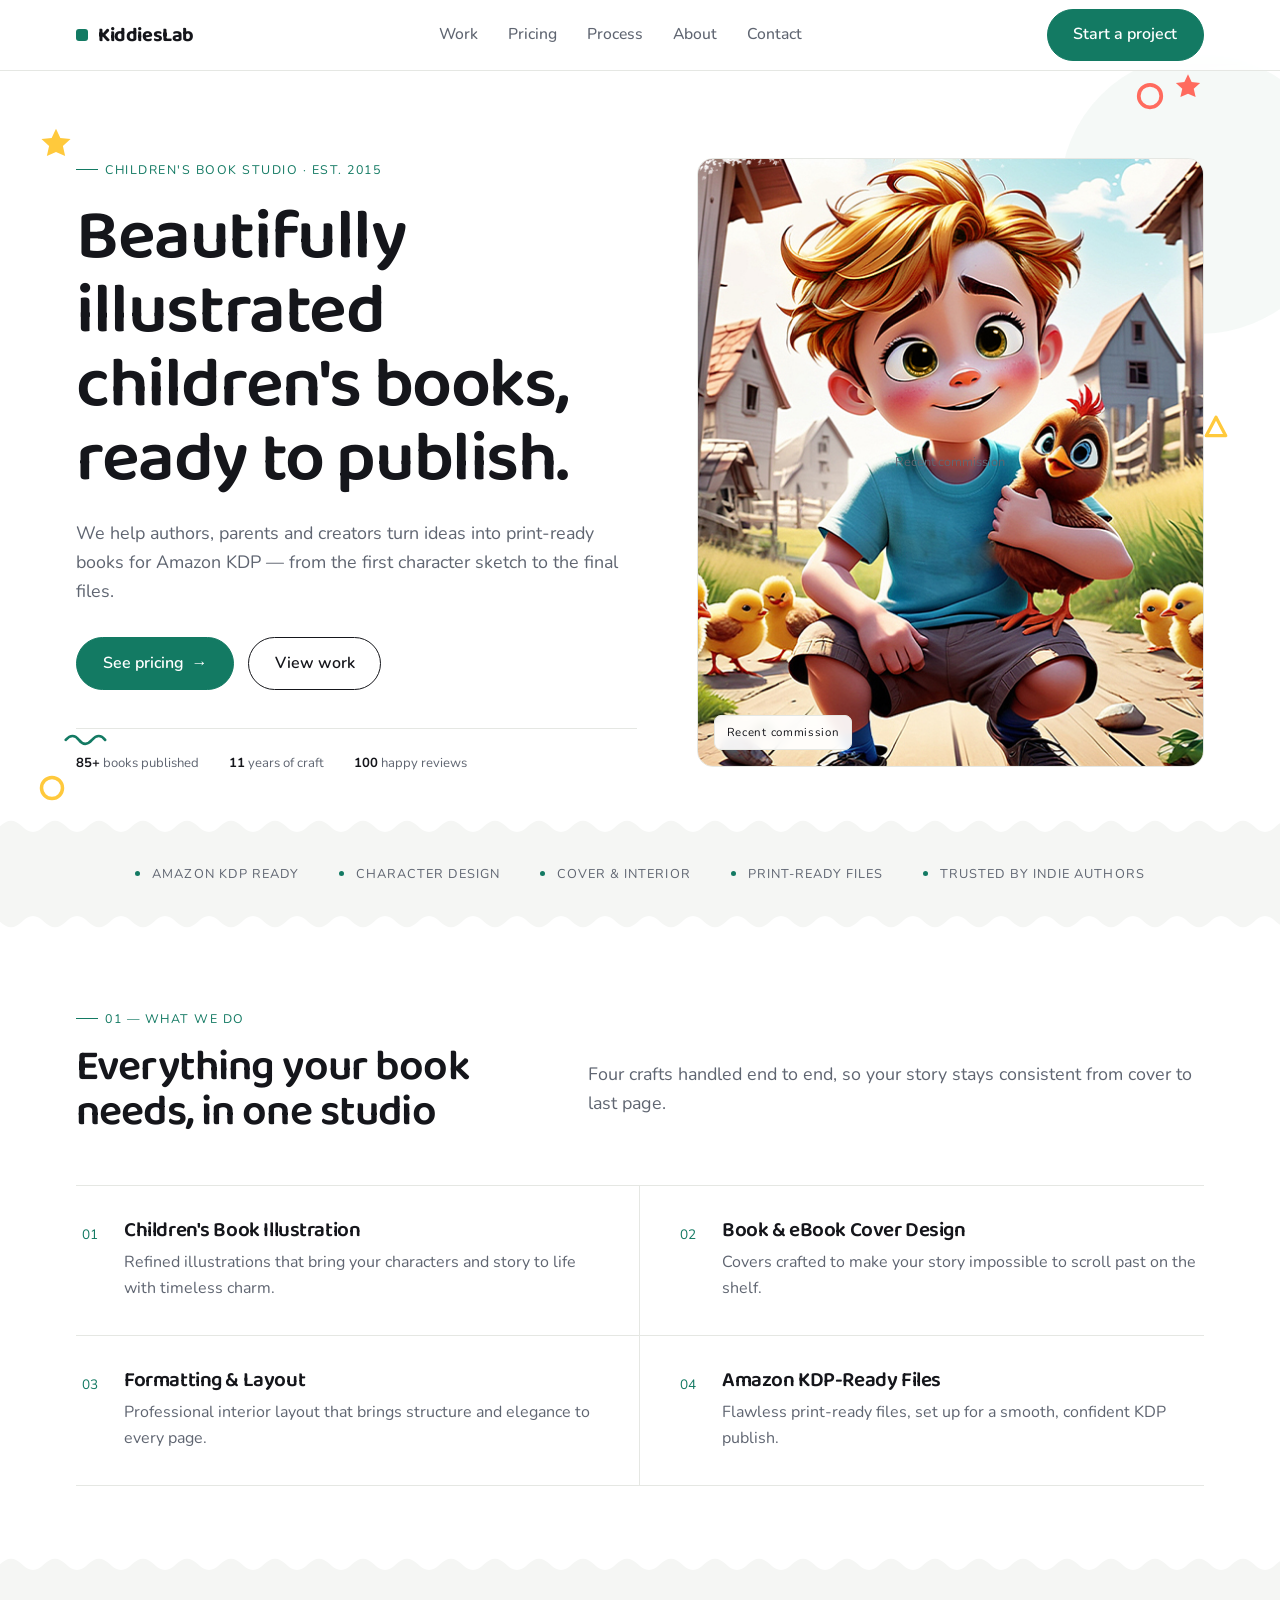
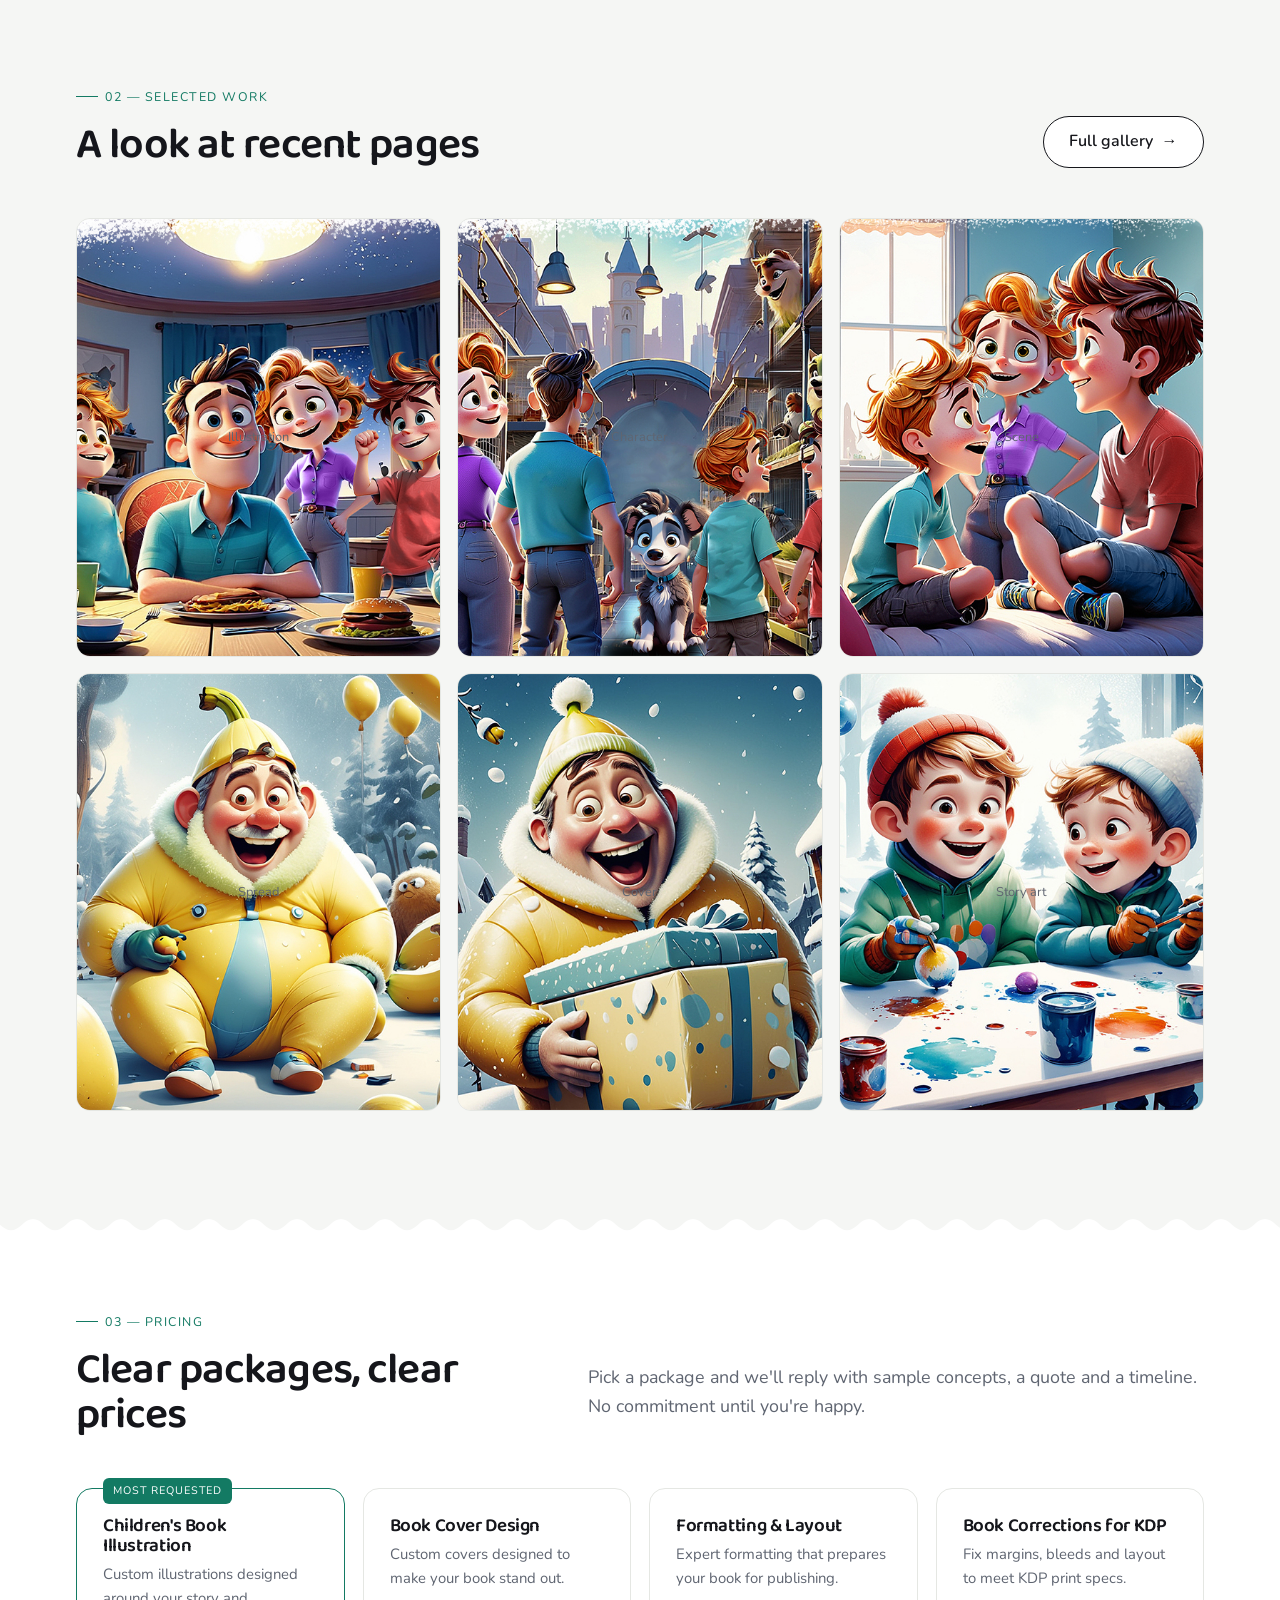
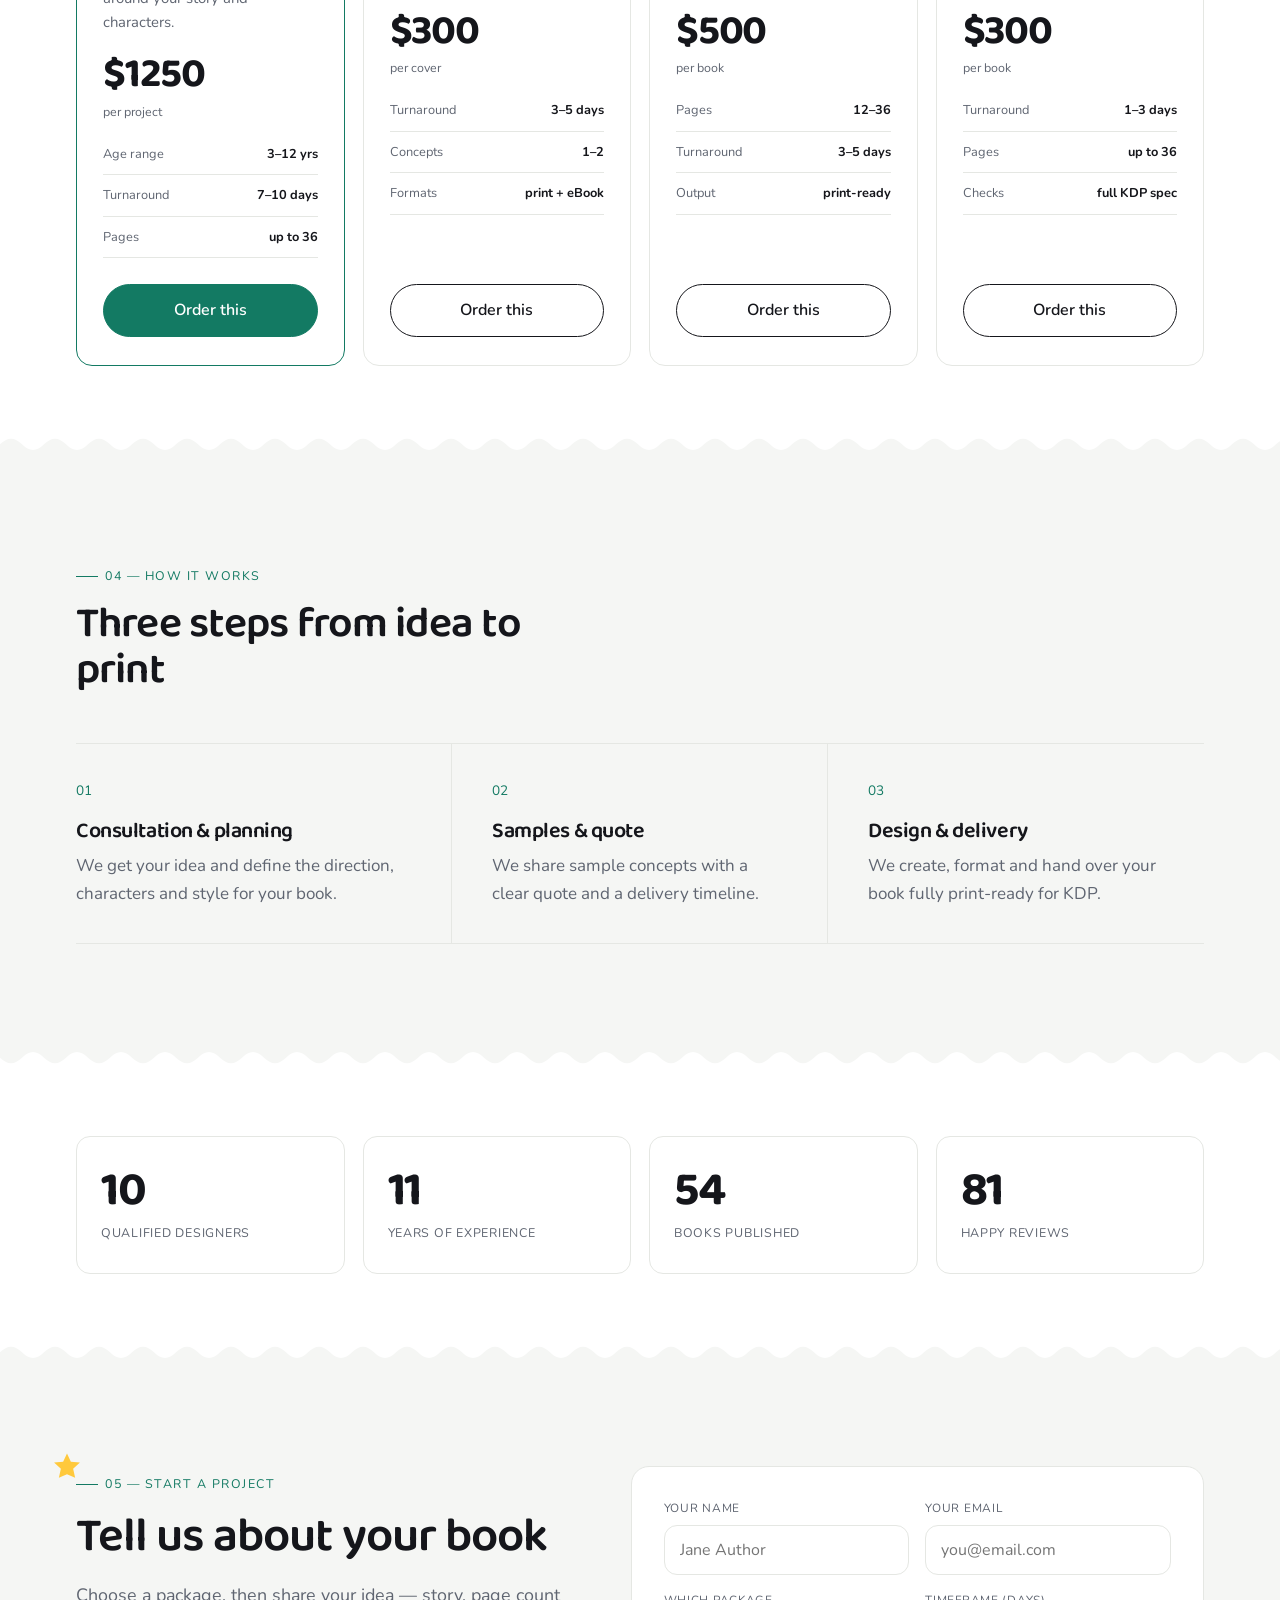
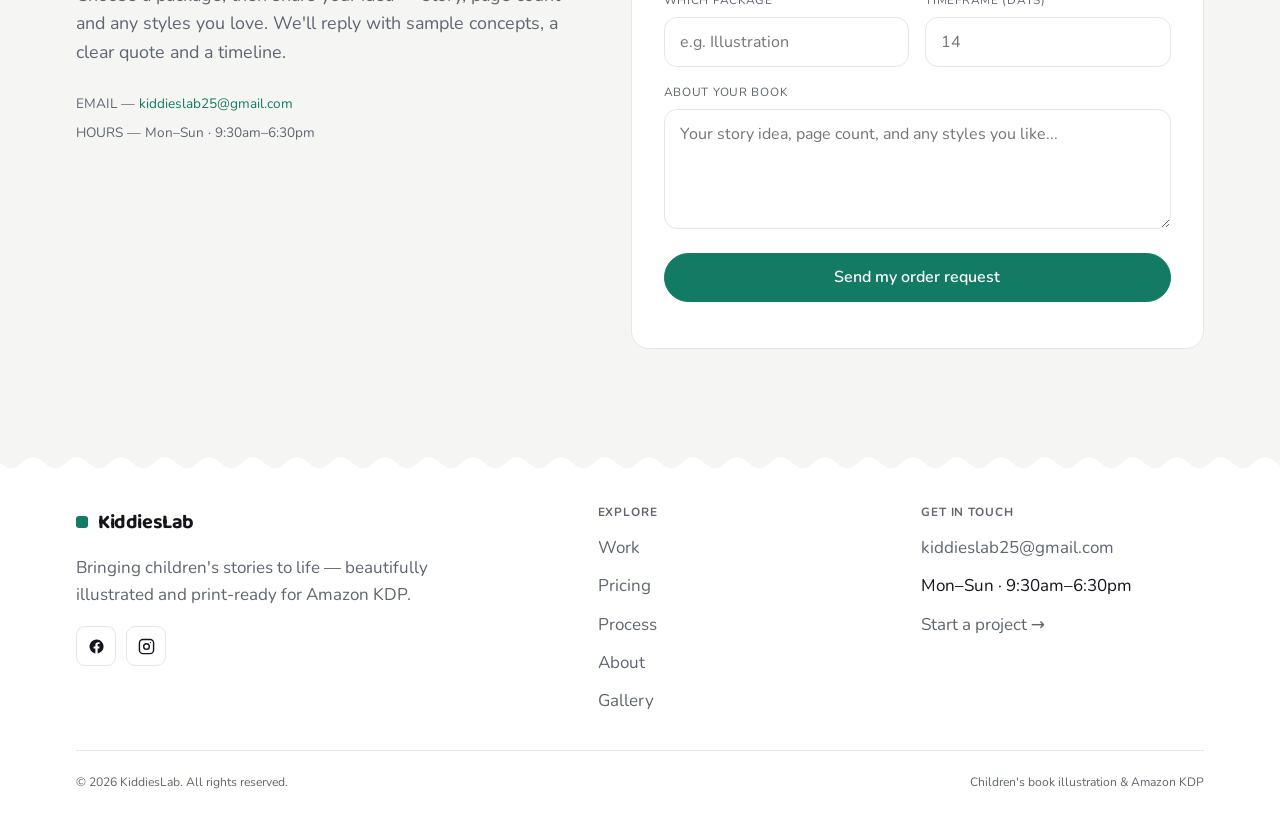
==== commit 7ba9cc95: "Update index.html" ====
--- a/index.html
+++ b/index.html
@@ -320,7 +320,7 @@
         <span class="label">02 — Selected work</span>
         <h2>A look at recent pages</h2>
       </div>
-      <a href="gallery.html" class="btn btn-ghost">Full gallery <span class="arrow">→</span></a>
+      <a href="gallery.html" class="btn btn-ghost">Full gallery <span class="arro,w">→</span></a>
     </div>
     <div class="gal">
       <div class="tile reveal"><div class="ph">Illustration</div><img src="assets/img/project/p-2.jpg" alt="Children's book illustration" onerror="this.remove()"><span class="cap">Picture-book illustration</span></div>
@@ -352,7 +352,7 @@
       <div class="plan feat reveal">
         <h3>Children's Book Illustration</h3>
         <p class="pdesc">Custom illustrations designed around your story and characters.</p>
-        <div class="price">$850</div>
+        <div class="price">$1250</div>
         <div class="per">per project</div>
         <ul class="spec">
           <li>Age range <b>3–12 yrs</b></li>
@@ -377,7 +377,7 @@
 
       <div class="plan reveal">
         <h3>Formatting &amp; Layout</h3>
-        <p class="pdesc">Expert formatting that prepares your book for Amazon KDP.</p>
+        <p class="pdesc">Expert formatting that prepares your book for publishing.</p>
         <div class="price">$500</div>
         <div class="per">per book</div>
         <ul class="spec">
@@ -391,7 +391,7 @@
       <div class="plan reveal">
         <h3>Book Corrections for KDP</h3>
         <p class="pdesc">Fix margins, bleeds and layout to meet KDP print specs.</p>
-        <div class="price">$600</div>
+        <div class="price">$300</div>
         <div class="per">per book</div>
         <ul class="spec">
           <li>Turnaround <b>1–3 days</b></li>
